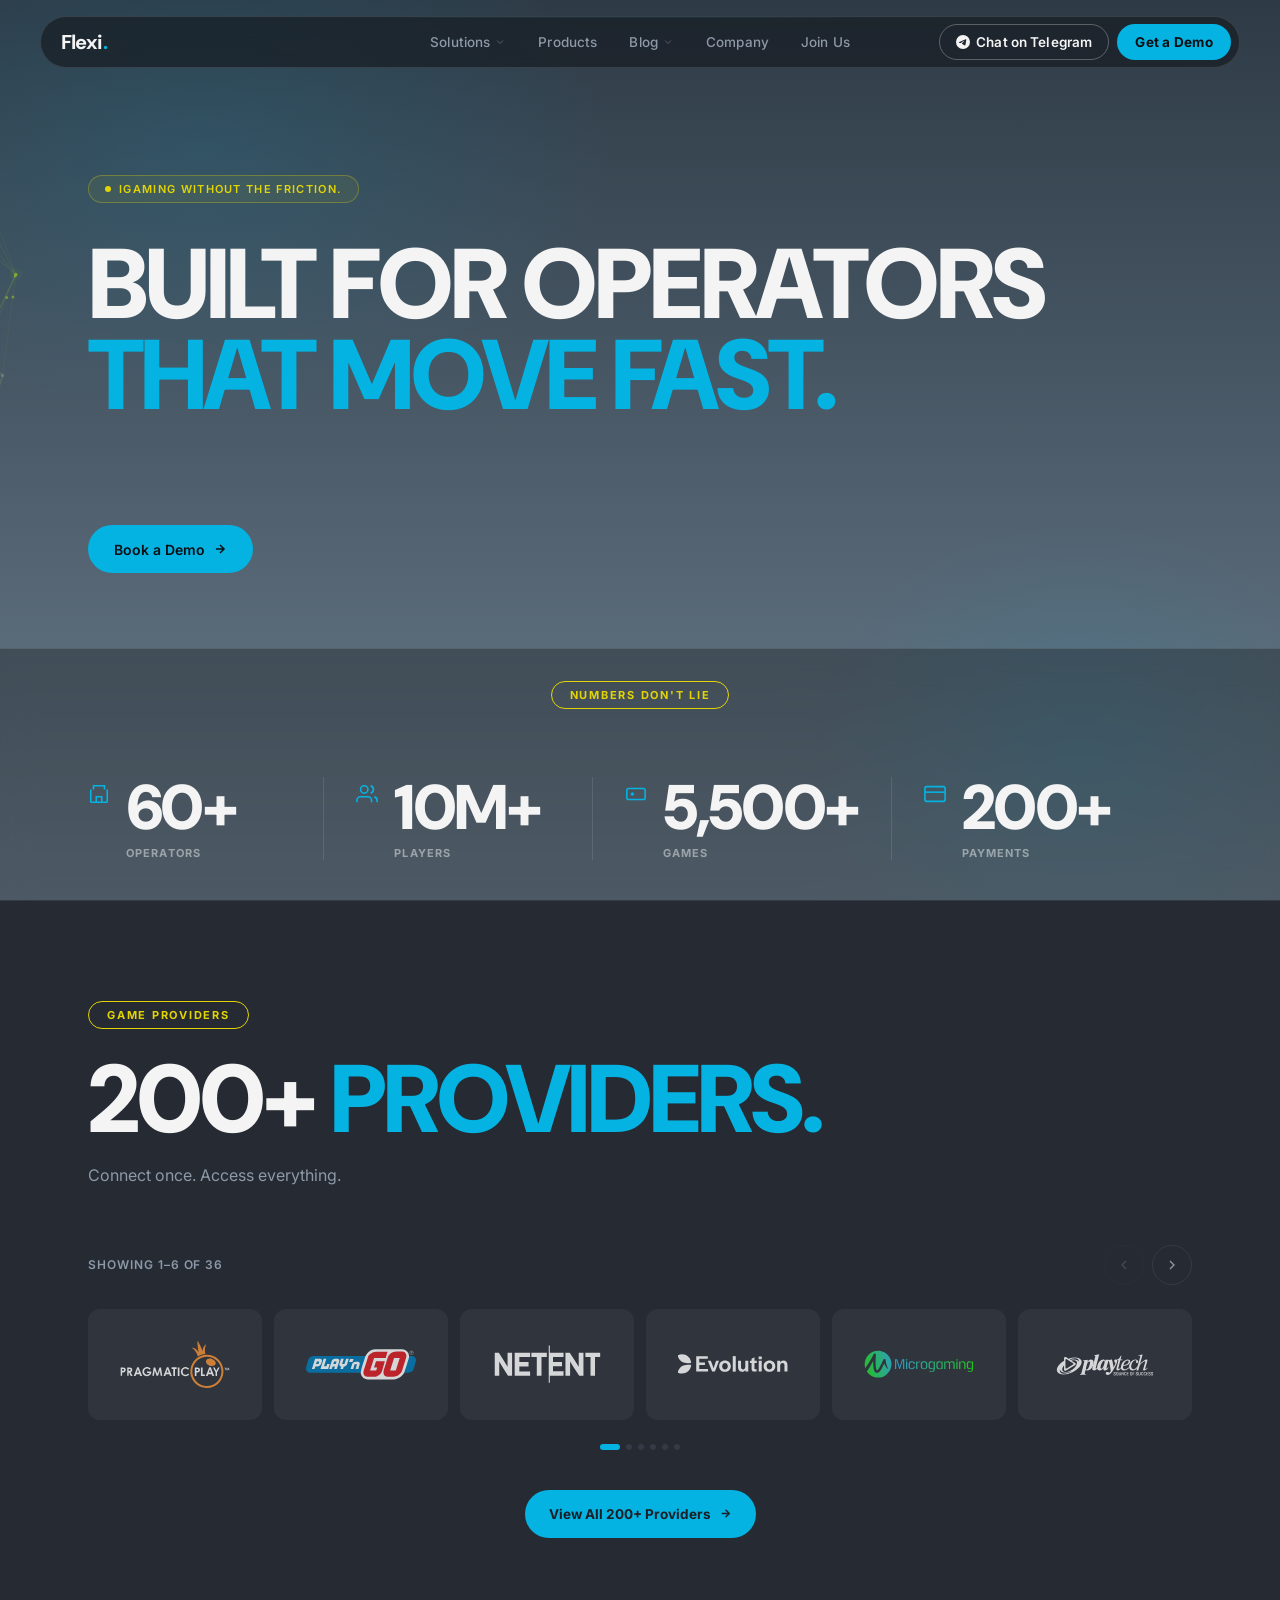
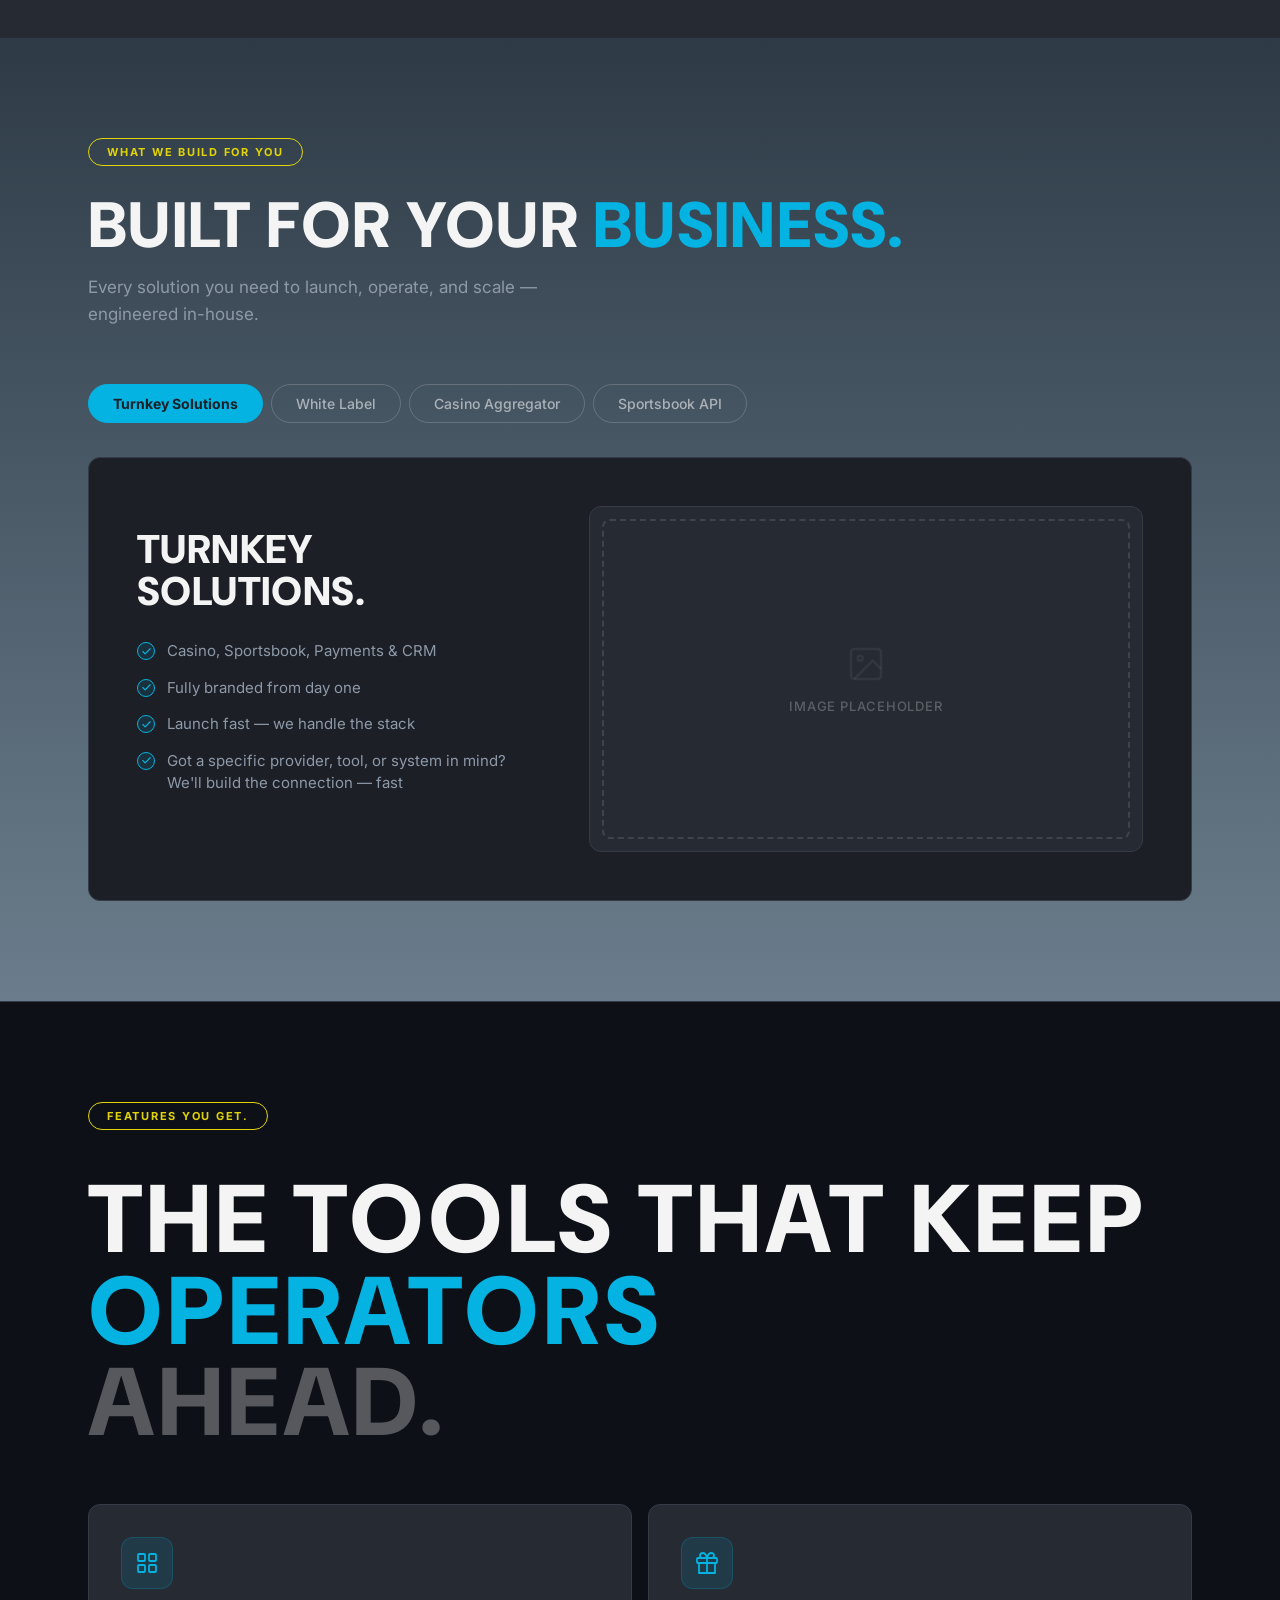
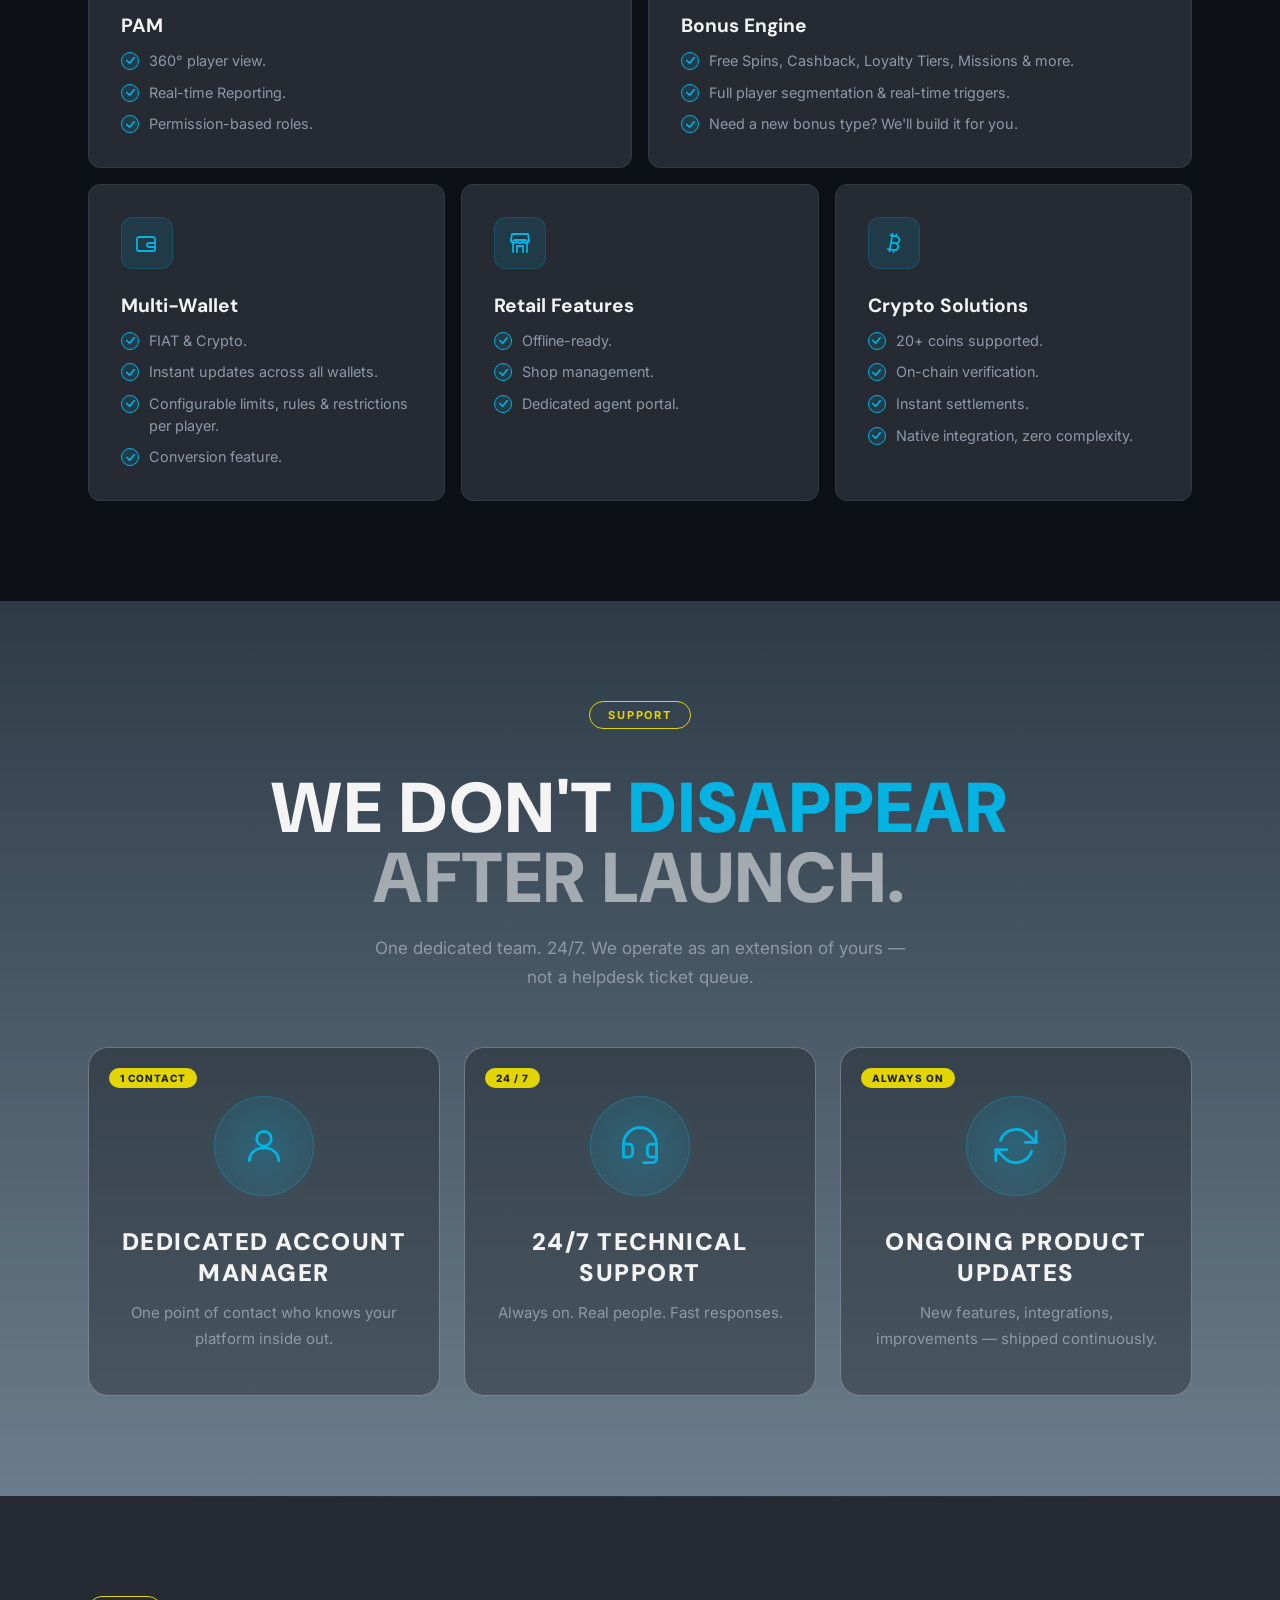
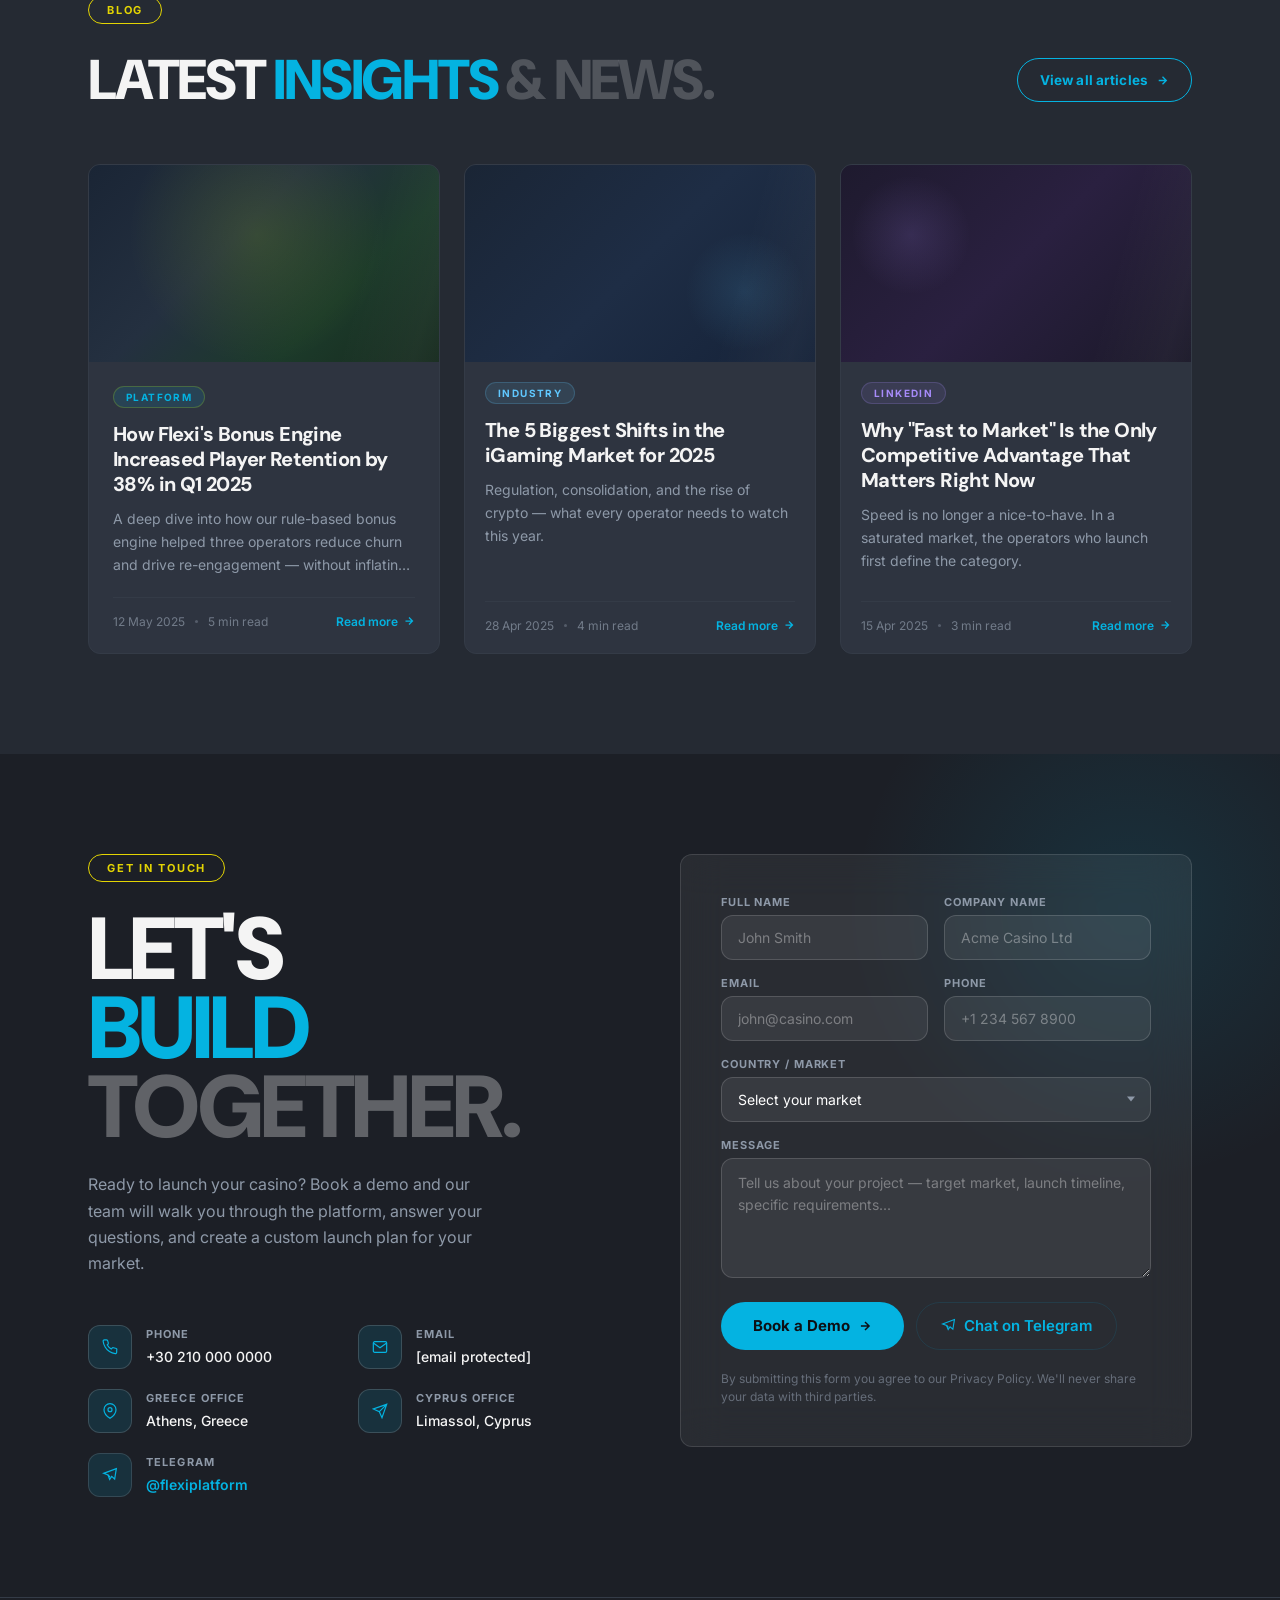
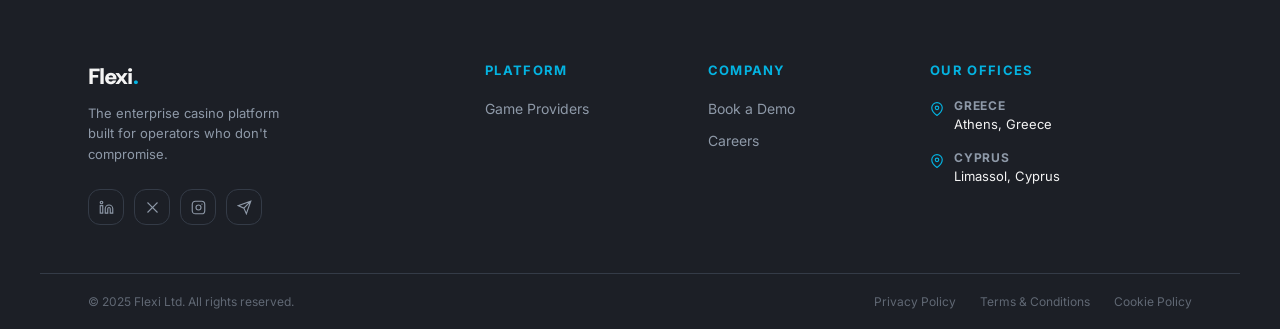
==== index.html @ 009316d4 "Design consistency fixes: button heights, section padding, card radius, inline style cleanup - secti" ====
<!DOCTYPE html>
<html lang="en">
<head>
<meta charset="UTF-8">
<meta name="viewport" content="width=device-width, initial-scale=1.0">
<title>Flexi — Navbar + Hero</title>
<link rel="preconnect" href="https://fonts.googleapis.com">
<link rel="preconnect" href="https://fonts.gstatic.com" crossorigin>
<link href="https://fonts.googleapis.com/css2?family=DM+Sans:opsz,wght@9..40,300;9..40,400;9..40,500;9..40,600;9..40,700;9..40,800;9..40,900&family=Inter:wght@300;400;500;600;700&display=swap" rel="stylesheet">
<link rel="stylesheet" href="assets/css/shared.css">
<link rel="stylesheet" href="assets/css/sections.css">

</head>
<body>

<!-- ═══════════════════════════════════════════════
     NAVBAR
═══════════════════════════════════════════════ -->
<div class="nav-wrapper">
  <nav class="nav-pill" role="navigation" aria-label="Main navigation">

    <a href="#" class="nav-logo" aria-label="Flexi home">
      <span class="nav-logo-name">Flexi<span class="dot">.</span></span>
    </a>

    <ul class="nav-links" role="list">
      <li>
        <a href="#solutions">Solutions
          <svg class="nav-chevron" viewBox="0 0 24 24" fill="none" stroke="currentColor" stroke-width="2" aria-hidden="true"><path d="M6 9l6 6 6-6"/></svg>
        </a>
        <div class="nav-dropdown" role="menu">
          <a href="#turnkey" role="menuitem">Turnkey Solutions</a>
          <a href="#white-label" role="menuitem">White Label</a>
          <a href="#casino-aggregator" role="menuitem">Casino Aggregator</a>
          <a href="#sportsbook-api" role="menuitem">Sportsbook API</a>
        </div>
      </li>
      <li><a href="#products">Products</a></li>
      <li>
        <a href="#blog">Blog
          <svg class="nav-chevron" viewBox="0 0 24 24" fill="none" stroke="currentColor" stroke-width="2" aria-hidden="true"><path d="M6 9l6 6 6-6"/></svg>
        </a>
        <div class="nav-dropdown" role="menu">
          <a href="#blog-news" role="menuitem">Latest News</a>
          <a href="#blog-cases" role="menuitem">Case Studies</a>
          <a href="#blog-press" role="menuitem">Press</a>
        </div>
      </li>
      <li><a href="#company">Company</a></li>
      <li><a href="#join-us">Join Us</a></li>
    </ul>

    <div class="nav-right">
      <a href="https://t.me/flexiigaming" class="nav-cta-ghost" target="_blank" rel="noopener">
        <svg width="14" height="14" viewBox="0 0 24 24" fill="currentColor" aria-hidden="true"><path d="M11.944 0A12 12 0 0 0 0 12a12 12 0 0 0 12 12 12 12 0 0 0 12-12A12 12 0 0 0 12 0a12 12 0 0 0-.056 0zm4.962 7.224c.1-.002.321.023.465.14a.506.506 0 0 1 .171.325c.016.093.036.306.02.472-.18 1.898-.96 6.502-1.36 8.627-.168.9-.499 1.201-.82 1.23-.696.065-1.225-.46-1.9-.902-1.056-.693-1.653-1.124-2.678-1.8-1.185-.78-.417-1.21.258-1.91.177-.184 3.247-2.977 3.307-3.23.007-.032.014-.15-.056-.212s-.174-.041-.249-.024c-.106.024-1.793 1.14-5.061 3.345-.48.33-.913.49-1.302.48-.428-.008-1.252-.241-1.865-.44-.752-.245-1.349-.374-1.297-.789.027-.216.325-.437.893-.663 3.498-1.524 5.83-2.529 6.998-3.014 3.332-1.386 4.025-1.627 4.476-1.635z"/></svg>
        Chat on Telegram
      </a>
      <a href="#demo" class="nav-cta">Get a Demo</a>
      <button class="nav-hamburger" id="hamburger" aria-label="Open menu" aria-expanded="false">
        <span></span><span></span><span></span>
      </button>
    </div>
  </nav>
</div>

<!-- Mobile Drawer -->
<div class="nav-drawer" id="drawer" role="dialog" aria-label="Mobile navigation">
  <div class="drawer-group">
    <button class="drawer-toggle" aria-expanded="false">Solutions <span class="drawer-toggle-icon">+</span></button>
    <div class="drawer-sub">
      <a href="#turnkey">Turnkey Solutions</a>
      <a href="#white-label">White Label</a>
      <a href="#casino-aggregator">Casino Aggregator</a>
      <a href="#sportsbook-api">Sportsbook API</a>
    </div>
  </div>
  <a href="#products" class="drawer-link">Products</a>
  <div class="drawer-group">
    <button class="drawer-toggle" aria-expanded="false">Blog <span class="drawer-toggle-icon">+</span></button>
    <div class="drawer-sub">
      <a href="#blog-news">Latest News</a>
      <a href="#blog-cases">Case Studies</a>
      <a href="#blog-press">Press</a>
    </div>
  </div>
  <a href="#company"  class="drawer-link">Company</a>
  <a href="#join-us"  class="drawer-link">Join Us</a>
  <div class="drawer-cta">
    <a href="https://t.me/flexiigaming" target="_blank" rel="noopener" class="nav-cta-ghost">Chat on Telegram</a>
    <a href="#demo">Get a Demo</a>
  </div>
</div>


<!-- ═══════════════════════════════════════════════
     HERO — "The Statement"
═══════════════════════════════════════════════ -->
<section class="hero" id="home">
  <canvas class="hero-canvas" id="heroCanvas" aria-hidden="true"></canvas>
  <div class="hero-glow-1" aria-hidden="true"></div>
  <div class="hero-glow-2" aria-hidden="true"></div>

  <div class="hero-inner">

    <div class="hero-badge">
      <span class="pulse" aria-hidden="true"></span>
      iGaming without the friction.
    </div>

    <h1 class="hero-headline" aria-label="Built for Operators that move fast">
      <span class="line white">BUILT FOR OPERATORS</span>
      <span class="line neon">THAT MOVE FAST.</span>
    </h1>

    <div class="hero-bottom">
      <div>
        <p class="hero-sub" id="heroSub" aria-live="polite">— Always on your side</p>
        <div class="hero-ctas">
          <a href="#contact" class="btn btn-primary">
            Book a Demo
            <svg width="14" height="14" viewBox="0 0 24 24" fill="none" stroke="currentColor" stroke-width="2.5" aria-hidden="true"><path d="M5 12h14M12 5l7 7-7 7"/></svg>
          </a>
        </div>
      </div>
    </div>

  </div>

  <div class="hero-numbers-bar" id="numbers" aria-label="Key numbers">
    <div class="hero-numbers-inner">

      <div class="hero-numbers-header">
        <div class="section-tag">Numbers don't lie</div>
      </div>

      <div class="hero-numbers-grid">
        <div class="hero-numbers-item">
          <div class="hero-numbers-icon" aria-hidden="true">
            <svg width="22" height="22" viewBox="0 0 24 24" fill="none" stroke="currentColor" stroke-width="1.75"><path d="M3 21h18M3 7v14M21 7v14M6 7V3h12v4M9 21v-6h6v6"/></svg>
          </div>
          <div>
            <div class="hero-numbers-num" data-count="60" data-suffix="+">60+</div>
            <div class="hero-numbers-label">Operators</div>
          </div>
        </div>
        <div class="hero-numbers-item">
          <div class="hero-numbers-icon" aria-hidden="true">
            <svg width="22" height="22" viewBox="0 0 24 24" fill="none" stroke="currentColor" stroke-width="1.75"><path d="M17 21v-2a4 4 0 0 0-4-4H5a4 4 0 0 0-4 4v2"/><circle cx="9" cy="7" r="4"/><path d="M23 21v-2a4 4 0 0 0-3-3.87M16 3.13a4 4 0 0 1 0 7.75"/></svg>
          </div>
          <div>
            <div class="hero-numbers-num" data-count="10" data-suffix="M+">10M+</div>
            <div class="hero-numbers-label">Players</div>
          </div>
        </div>
        <div class="hero-numbers-item">
          <div class="hero-numbers-icon" aria-hidden="true">
            <svg width="22" height="22" viewBox="0 0 24 24" fill="none" stroke="currentColor" stroke-width="1.75"><rect x="2" y="6" width="20" height="12" rx="2"/><path d="M6 12h4M8 10v4M15 12h.01M18 12h.01"/></svg>
          </div>
          <div>
            <div class="hero-numbers-num" data-count="5500" data-suffix="+" data-comma="true">5,500+</div>
            <div class="hero-numbers-label">Games</div>
          </div>
        </div>
        <div class="hero-numbers-item">
          <div class="hero-numbers-icon" aria-hidden="true">
            <svg width="22" height="22" viewBox="0 0 24 24" fill="none" stroke="currentColor" stroke-width="1.75"><rect x="1" y="4" width="22" height="16" rx="2"/><path d="M1 10h22"/></svg>
          </div>
          <div>
            <div class="hero-numbers-num" data-count="200" data-suffix="+">200+</div>
            <div class="hero-numbers-label">Payments</div>
          </div>
        </div>
      </div>

    </div>
  </div>
</section>



<!-- ═══════════════════════════════════════════════
     GAME PROVIDERS — CSS → assets/css/sections.css
═══════════════════════════════════════════════ -->
<!-- Providers CSS moved to assets/css/sections.css -->


<!-- ═══════════════════════════════════════════════
     GAME PROVIDERS — HTML
═══════════════════════════════════════════════ -->
<section class="prov-section" id="providers" aria-labelledby="prov-heading">
  <div class="prov-inner">

    <!-- Header -->
    <div class="prov-header">
      <div class="section-tag">Game Providers</div>
      <h2 class="prov-title" id="prov-heading">
        <span class="pv-w">200+ </span><span class="pv-n">PROVIDERS.</span>
      </h2>
      <p class="plat-sub">Connect once. Access everything.</p>
    </div>

    <!-- Carousel -->
    <div class="prov-carousel-wrap">

      <!-- Top nav -->
      <div class="prov-nav">
        <span class="prov-nav-label">Showing <span id="provPageLabel">1–12</span> of 36</span>
        <div class="prov-arrows">
          <button class="prov-arrow" id="provPrev" aria-label="Previous" disabled>
            <svg width="16" height="16" viewBox="0 0 24 24" fill="none" stroke="currentColor" stroke-width="2"><path d="M15 18l-6-6 6-6"/></svg>
          </button>
          <button class="prov-arrow" id="provNext" aria-label="Next">
            <svg width="16" height="16" viewBox="0 0 24 24" fill="none" stroke="currentColor" stroke-width="2"><path d="M9 18l6-6-6-6"/></svg>
          </button>
        </div>
      </div>

      <!-- Viewport -->
      <div class="prov-viewport" aria-live="polite">
        <div class="prov-track" id="provTrack">

          <div class="prov-page">
            <!-- PAGE 1 — cards 1–6 -->
            <div class="prov-card">
              <div class="prov-card-logo"><img src="assets/providers/pragmatic-play.svg" alt="Pragmatic Play"></div>
              <span class="prov-card-name">Pragmatic Play</span>
            </div>
            <div class="prov-card">
              <div class="prov-card-logo"><img src="assets/providers/playn-go.svg" alt="Play'n GO"></div>
              <span class="prov-card-name">Play'n GO</span>
            </div>
            <div class="prov-card">
              <div class="prov-card-logo"><img src="assets/providers/netent.svg" alt="NetEnt"></div>
              <span class="prov-card-name">NetEnt</span>
            </div>
            <div class="prov-card">
              <div class="prov-card-logo"><img src="assets/providers/evolution.svg" alt="Evolution"></div>
              <span class="prov-card-name">Evolution</span>
            </div>
            <div class="prov-card">
              <div class="prov-card-logo"><img src="assets/providers/microgaming.svg" alt="Microgaming"></div>
              <span class="prov-card-name">Microgaming</span>
            </div>
            <div class="prov-card">
              <div class="prov-card-logo"><img src="assets/providers/playtech.svg" alt="Playtech"></div>
              <span class="prov-card-name">Playtech</span>
            </div>
          </div><!-- /prov-page-1 -->

          <div class="prov-page">
            <!-- PAGE 2 — cards 7–12 -->
            <div class="prov-card">
              <div class="prov-card-logo"><img src="assets/providers/redtiger.svg" alt="Red Tiger"></div>
              <span class="prov-card-name">Red Tiger</span>
            </div>
            <div class="prov-card">
              <div class="prov-card-logo"><img src="assets/providers/big-time-gaming.svg" alt="Big Time Gaming"></div>
              <span class="prov-card-name">Big Time Gaming</span>
            </div>
            <div class="prov-card">
              <div class="prov-card-logo"><img src="assets/providers/yggdrasil.svg" alt="Yggdrasil"></div>
              <span class="prov-card-name">Yggdrasil</span>
            </div>
            <div class="prov-card">
              <div class="prov-card-logo"><img src="assets/providers/hacksaw.svg" alt="Hacksaw Gaming"></div>
              <span class="prov-card-name">Hacksaw Gaming</span>
            </div>
            <div class="prov-card">
              <div class="prov-card-logo"><img src="assets/providers/nolimit-city.svg" alt="NoLimit City"></div>
              <span class="prov-card-name">NoLimit City</span>
            </div>
            <div class="prov-card">
              <div class="prov-card-logo"><img src="assets/providers/relax-gaming.svg" alt="Relax Gaming"></div>
              <span class="prov-card-name">Relax Gaming</span>
            </div>
          </div><!-- /prov-page-2 -->

          <div class="prov-page">
            <!-- PAGE 3 — cards 13–18 -->
            <div class="prov-card">
              <div class="prov-card-logo"><img src="assets/providers/quickspin.svg" alt="Quickspin"></div>
              <span class="prov-card-name">Quickspin</span>
            </div>
            <div class="prov-card">
              <div class="prov-card-logo"><img src="assets/providers/bgaming.svg" alt="BGaming"></div>
              <span class="prov-card-name">BGaming</span>
            </div>
            <div class="prov-card">
              <div class="prov-card-logo"><img src="assets/providers/booming-games.svg" alt="Booming Games"></div>
              <span class="prov-card-name">Booming Games</span>
            </div>
            <div class="prov-card">
              <div class="prov-card-logo"><img src="assets/providers/kalamba.svg" alt="Kalamba"></div>
              <span class="prov-card-name">Kalamba</span>
            </div>
            <div class="prov-card">
              <div class="prov-card-logo"><img src="assets/providers/spinomenal.svg" alt="Spinomenal"></div>
              <span class="prov-card-name">Spinomenal</span>
            </div>
            <div class="prov-card">
              <div class="prov-card-logo"><img src="assets/providers/evoplay.svg" alt="Evoplay"></div>
              <span class="prov-card-name">Evoplay</span>
            </div>
          </div><!-- /prov-page-3 -->

          <div class="prov-page">
            <!-- PAGE 4 — cards 19–24 -->
            <div class="prov-card">
              <div class="prov-card-logo"><img src="assets/providers/betsoft.svg" alt="Betsoft"></div>
              <span class="prov-card-name">Betsoft</span>
            </div>
            <div class="prov-card">
              <div class="prov-card-logo"><img src="assets/providers/thunderkick.svg" alt="Thunderkick"></div>
              <span class="prov-card-name">Thunderkick</span>
            </div>
            <div class="prov-card">
              <div class="prov-card-logo"><img src="assets/providers/blueprint-gaming.svg" alt="Blueprint Gaming"></div>
              <span class="prov-card-name">Blueprint Gaming</span>
            </div>
            <div class="prov-card">
              <div class="prov-card-logo"><img src="assets/providers/habanero.svg" alt="Habanero"></div>
              <span class="prov-card-name">Habanero</span>
            </div>
            <div class="prov-card">
              <div class="prov-card-logo"><img src="assets/providers/spribe.svg" alt="Spribe"></div>
              <span class="prov-card-name">Spribe</span>
            </div>
            <div class="prov-card">
              <div class="prov-card-logo"><img src="assets/providers/pgsoft.svg" alt="PGSoft"></div>
              <span class="prov-card-name">PGSoft</span>
            </div>
          </div><!-- /prov-page-4 -->

          <div class="prov-page">
            <!-- PAGE 5 — cards 25–30 -->
            <div class="prov-card">
              <div class="prov-card-logo"><img src="assets/providers/amatic.svg" alt="Amatic"></div>
              <span class="prov-card-name">Amatic</span>
            </div>
            <div class="prov-card">
              <div class="prov-card-logo"><img src="assets/providers/betgames-tv.svg" alt="BetGames TV"></div>
              <span class="prov-card-name">BetGames TV</span>
            </div>
            <div class="prov-card">
              <div class="prov-card-logo"><img src="assets/providers/endorphina.svg" alt="Endorphina"></div>
              <span class="prov-card-name">Endorphina</span>
            </div>
            <div class="prov-card">
              <div class="prov-card-logo"><img src="assets/providers/ezugi.svg" alt="Ezugi"></div>
              <span class="prov-card-name">Ezugi</span>
            </div>
            <div class="prov-card">
              <div class="prov-card-logo"><img src="assets/providers/fugaso.svg" alt="Fugaso"></div>
              <span class="prov-card-name">Fugaso</span>
            </div>
            <div class="prov-card">
              <div class="prov-card-logo"><img src="assets/providers/gamzix.svg" alt="Gamzix"></div>
              <span class="prov-card-name">Gamzix</span>
            </div>
          </div><!-- /prov-page-5 -->

          <div class="prov-page">
            <!-- PAGE 6 — cards 31–36 -->
            <div class="prov-card">
              <div class="prov-card-logo"><img src="assets/providers/kiron.svg" alt="Kiron"></div>
              <span class="prov-card-name">Kiron</span>
            </div>
            <div class="prov-card">
              <div class="prov-card-logo"><img src="assets/providers/lucky-streak.svg" alt="Lucky Streak"></div>
              <span class="prov-card-name">Lucky Streak</span>
            </div>
            <div class="prov-card">
              <div class="prov-card-logo"><img src="assets/providers/mascot-gaming.svg" alt="Mascot Gaming"></div>
              <span class="prov-card-name">Mascot Gaming</span>
            </div>
            <div class="prov-card">
              <div class="prov-card-logo"><img src="assets/providers/playson.svg" alt="Playson"></div>
              <span class="prov-card-name">Playson</span>
            </div>
            <div class="prov-card">
              <div class="prov-card-logo"><img src="assets/providers/thunderspin.svg" alt="Thunderspin"></div>
              <span class="prov-card-name">Thunderspin</span>
            </div>
            <div class="prov-card">
              <div class="prov-card-logo"><img src="assets/providers/tomhorn.svg" alt="Tom Horn"></div>
              <span class="prov-card-name">Tom Horn</span>
            </div>
          </div><!-- /prov-page-6 -->

        </div><!-- /prov-track -->
      </div><!-- /prov-viewport -->

      <!-- Dots -->
      <div class="prov-dots" role="tablist" aria-label="Carousel pages">
        <button class="prov-dot active" data-page="0" aria-label="Page 1" aria-selected="true"></button>
        <button class="prov-dot" data-page="1" aria-label="Page 2" aria-selected="false"></button>
        <button class="prov-dot" data-page="2" aria-label="Page 3" aria-selected="false"></button>
        <button class="prov-dot" data-page="3" aria-label="Page 4" aria-selected="false"></button>
        <button class="prov-dot" data-page="4" aria-label="Page 5" aria-selected="false"></button>
        <button class="prov-dot" data-page="5" aria-label="Page 6" aria-selected="false"></button>
      </div>

    </div><!-- /carousel wrap -->

    <!-- CTA -->
    <div class="prov-cta-wrap">
      <a href="#contact" class="plat-cta">
        View All 200+ Providers
        <svg width="13" height="13" viewBox="0 0 24 24" fill="none" stroke="currentColor" stroke-width="2.5"><path d="M5 12h14M12 5l7 7-7 7"/></svg>
      </a>
    </div>

  </div>
</section>

<script>
(function() {
  const track      = document.getElementById('provTrack');
  const prevBtn    = document.getElementById('provPrev');
  const nextBtn    = document.getElementById('provNext');
  const dots       = document.querySelectorAll('.prov-dot');
  const label      = document.getElementById('provPageLabel');
  const cards      = document.querySelectorAll('.prov-card');
  const perPage    = 6;
  const totalPages = 6;
  let current = 0;

  const isMobile = () => window.innerWidth <= 768;

  function goTo(page) {
    current = page;

    if (!isMobile()) {
      // Each page = (100/totalPages)% of track width = 100% of viewport
      track.style.transform = `translateX(-${page * (100 / totalPages)}%)`;

      // Update dots
      dots.forEach((d, i) => {
        d.classList.toggle('active', i === page);
        d.setAttribute('aria-selected', i === page);
      });

      // Update label
      const from = page * perPage + 1;
      const to   = Math.min((page + 1) * perPage, totalPages * perPage);
      label.textContent = `${from}–${to}`;

      // Update buttons
      prevBtn.disabled = page === 0;
      nextBtn.disabled = page === totalPages - 1;
    }

    // Reveal cards for this page
    const pageCards = Array.from(cards).slice(page * perPage, (page + 1) * perPage);
    pageCards.forEach((card, i) => {
      card.classList.remove('revealed');
      setTimeout(() => card.classList.add('revealed'), i * 40);
    });
  }

  // Auto-advance every 5 seconds (desktop only)
  let autoTimer = null;
  function startTimer() {
    if (!isMobile()) {
      autoTimer = setInterval(() => goTo((current + 1) % totalPages), 5000);
    }
  }
  function resetTimer() {
    clearInterval(autoTimer);
    startTimer();
  }

  prevBtn.addEventListener('click', () => {
    if (isMobile()) return;
    if (current > 0) { goTo(current - 1); resetTimer(); }
  });
  nextBtn.addEventListener('click', () => {
    if (isMobile()) return;
    if (current < totalPages - 1) { goTo(current + 1); resetTimer(); }
  });
  dots.forEach(dot => {
    dot.addEventListener('click', () => {
      if (isMobile()) return;
      goTo(parseInt(dot.dataset.page)); resetTimer();
    });
  });

  // IntersectionObserver for initial reveal
  const observer = new IntersectionObserver((entries) => {
    entries.forEach(entry => {
      if (entry.isIntersecting) {
        if (isMobile()) {
          // Reveal all cards progressively on mobile
          Array.from(cards).forEach((card, i) => {
            setTimeout(() => card.classList.add('revealed'), i * 20);
          });
        } else {
          goTo(0);
          startTimer();
        }
        observer.unobserve(entry.target);
      }
    });
  }, { threshold: 0.1 });

  const section = document.getElementById('providers');
  observer.observe(section);
  setTimeout(() => {
    if (!isMobile()) goTo(0);
  }, 1200);
})();
</script>

<!-- ═══════════════════════════════════════════════
     WHAT WE BUILD FOR YOU — HTML
═══════════════════════════════════════════════ -->
<section class="sol-section" id="solutions" aria-labelledby="sol-heading">

  <div class="sol-inner">

    <!-- Header -->
    <div class="sol-header">
      <span class="section-tag">What We Build For You</span>
      <h2 class="sol-heading" id="sol-heading">Built For Your <span class="hl">Business.</span></h2>
      <p class="sol-subhead">Every solution you need to launch, operate, and scale — engineered in-house.</p>
    </div>

    <!-- Tabs -->
    <div class="sol-tabs" role="tablist" aria-label="Solutions">
      <button class="sol-tab active" role="tab" aria-selected="true"  data-sol="0">Turnkey Solutions</button>
      <button class="sol-tab"        role="tab" aria-selected="false" data-sol="1">White Label</button>
      <button class="sol-tab"        role="tab" aria-selected="false" data-sol="2">Casino Aggregator</button>
      <button class="sol-tab"        role="tab" aria-selected="false" data-sol="3">Sportsbook API</button>
    </div>

    <!-- Panels -->
    <div class="sol-panels">

      <!-- Panel 0: Turnkey Solutions -->
      <div class="sol-panel active" role="tabpanel" data-sol="0">
        <div class="sol-content">
          <h3 class="sol-content-title">Turnkey Solutions.</h3>
          <ul class="sol-bullets">
            <li>Casino, Sportsbook, Payments &amp; CRM</li>
            <li>Fully branded from day one</li>
            <li>Launch fast — we handle the stack</li>
            <li>Got a specific provider, tool, or system in mind? We'll build the connection — fast</li>
          </ul>
        </div>
        <div class="sol-visual">
          <div class="sol-placeholder">
            <svg width="40" height="40" viewBox="0 0 24 24" fill="none" stroke="currentColor" stroke-width="1.5"><rect x="3" y="3" width="18" height="18" rx="2"/><circle cx="8.5" cy="8.5" r="1.5"/><path d="M21 15l-5-5L5 21"/></svg>
            <span>Image Placeholder</span>
          </div>
        </div>
      </div>

      <!-- Panel 1: White Label -->
      <div class="sol-panel" role="tabpanel" data-sol="1">
        <div class="sol-content">
          <h3 class="sol-content-title">White Label.</h3>
          <ul class="sol-bullets">
            <li>We handle the licensing</li>
            <li>Ready-to-launch</li>
            <li>Activate only what you need</li>
            <li>Full PAM access</li>
          </ul>
        </div>
        <div class="sol-visual">
          <div class="sol-placeholder">
            <svg width="40" height="40" viewBox="0 0 24 24" fill="none" stroke="currentColor" stroke-width="1.5"><rect x="3" y="3" width="18" height="18" rx="2"/><circle cx="8.5" cy="8.5" r="1.5"/><path d="M21 15l-5-5L5 21"/></svg>
            <span>Image Placeholder</span>
          </div>
        </div>
      </div>

      <!-- Panel 2: Casino Aggregator -->
      <div class="sol-panel" role="tabpanel" data-sol="2">
        <div class="sol-content">
          <h3 class="sol-content-title">Casino Aggregator.</h3>
          <ul class="sol-bullets">
            <li>5,500+ games from top providers</li>
            <li>Single API integration</li>
            <li>Real-time reporting</li>
            <li>Native bonus engine</li>
          </ul>
        </div>
        <div class="sol-visual">
          <div class="sol-placeholder">
            <svg width="40" height="40" viewBox="0 0 24 24" fill="none" stroke="currentColor" stroke-width="1.5"><rect x="3" y="3" width="18" height="18" rx="2"/><circle cx="8.5" cy="8.5" r="1.5"/><path d="M21 15l-5-5L5 21"/></svg>
            <span>Image Placeholder</span>
          </div>
        </div>
      </div>

      <!-- Panel 3: Sportsbook API -->
      <div class="sol-panel" role="tabpanel" data-sol="3">
        <div class="sol-content">
          <h3 class="sol-content-title">Sportsbook API.</h3>
          <ul class="sol-bullets">
            <li>100+ sports &amp; virtuals</li>
            <li>50K+ events monthly</li>
            <li>Live &amp; prematch</li>
            <li>Plug-and-play</li>
          </ul>
        </div>
        <div class="sol-visual">
          <div class="sol-placeholder">
            <svg width="40" height="40" viewBox="0 0 24 24" fill="none" stroke="currentColor" stroke-width="1.5"><rect x="3" y="3" width="18" height="18" rx="2"/><circle cx="8.5" cy="8.5" r="1.5"/><path d="M21 15l-5-5L5 21"/></svg>
            <span>Image Placeholder</span>
          </div>
        </div>
      </div>

    </div><!-- /sol-panels -->

  </div><!-- /sol-inner -->

</section>
<script>
(function() {
  const tabs   = document.querySelectorAll('.sol-tab');
  const panels = document.querySelectorAll('.sol-panel');

  tabs.forEach(tab => {
    tab.addEventListener('click', () => {
      const idx = +tab.dataset.sol;
      tabs.forEach((t, i) => {
        t.classList.toggle('active', i === idx);
        t.setAttribute('aria-selected', i === idx ? 'true' : 'false');
      });
      panels.forEach((p, i) => {
        p.classList.toggle('active', i === idx);
      });
    });
  });
})();
</script>

<script>
// ── Numbers count-up ───────────────────────────
(function () {
  const nums = document.querySelectorAll('.hero-numbers-num[data-count]');
  if (!nums.length) return;

  function animateCount(el) {
    const target  = parseInt(el.dataset.count, 10);
    const suffix  = el.dataset.suffix || '';
    const comma   = el.dataset.comma === 'true';
    const duration = 1600;
    let start = null;

    function easeOut(t) { return 1 - Math.pow(1 - t, 3); }

    function step(ts) {
      if (!start) start = ts;
      const progress = Math.min((ts - start) / duration, 1);
      const value = Math.round(easeOut(progress) * target);
      el.textContent = (comma ? value.toLocaleString('en-US') : value) + suffix;
      if (progress < 1) requestAnimationFrame(step);
    }
    requestAnimationFrame(step);
  }

  const observer = new IntersectionObserver((entries) => {
    entries.forEach(entry => {
      if (entry.isIntersecting) {
        animateCount(entry.target);
        observer.unobserve(entry.target);
      }
    });
  }, { threshold: 0.5 });

  nums.forEach(el => observer.observe(el));
})();
</script>

<script>
// ── Hero Network Canvas ────────────────────────
(function () {
  const canvas = document.getElementById('heroCanvas');
  if (!canvas) return;
  const ctx = canvas.getContext('2d');

  const ACCENT   = '200,255,0';
  const WHITE    = '255,255,255';
  const NODE_COUNT_BASE = 56;
  const CONNECTION_DIST = 160;
  const PULSE_SPEED     = 0.003;

  let W, H, nodes, raf;

  function resize() {
    W = canvas.width  = canvas.offsetWidth;
    H = canvas.height = canvas.offsetHeight;
  }

  function makeNode() {
    return {
      x:   Math.random() * W,
      y:   Math.random() * H,
      vx:  (Math.random() - 0.5) * 0.28,
      vy:  (Math.random() - 0.5) * 0.28,
      r:   Math.random() * 1.4 + 0.6,
      // accent node ~1 in 7
      accent: Math.random() < 0.14,
      phase: Math.random() * Math.PI * 2,
    };
  }

  function init() {
    resize();
    const count = Math.round(NODE_COUNT_BASE * (W / 1200));
    nodes = Array.from({ length: Math.max(30, Math.min(count, 90)) }, makeNode);
  }

  function draw(ts) {
    ctx.clearRect(0, 0, W, H);

    // Move nodes
    nodes.forEach(n => {
      n.x += n.vx;
      n.y += n.vy;
      if (n.x < -20) n.x = W + 20;
      if (n.x > W + 20) n.x = -20;
      if (n.y < -20) n.y = H + 20;
      if (n.y > H + 20) n.y = -20;
    });

    // Draw connections
    for (let i = 0; i < nodes.length; i++) {
      for (let j = i + 1; j < nodes.length; j++) {
        const a = nodes[i], b = nodes[j];
        const dx = a.x - b.x, dy = a.y - b.y;
        const dist = Math.sqrt(dx * dx + dy * dy);
        if (dist > CONNECTION_DIST) continue;

        const alpha = (1 - dist / CONNECTION_DIST) * 0.18;
        const isAccent = a.accent || b.accent;
        const color = isAccent ? ACCENT : WHITE;

        ctx.beginPath();
        ctx.strokeStyle = `rgba(${color},${isAccent ? alpha * 1.8 : alpha})`;
        ctx.lineWidth = isAccent ? 0.8 : 0.5;
        ctx.moveTo(a.x, a.y);
        ctx.lineTo(b.x, b.y);
        ctx.stroke();

        // Pulse dot travelling along accent connections
        if (isAccent && dist < CONNECTION_DIST * 0.7) {
          const t = (Math.sin(ts * PULSE_SPEED + a.phase) + 1) / 2;
          const px = a.x + (b.x - a.x) * t;
          const py = a.y + (b.y - a.y) * t;
          ctx.beginPath();
          ctx.arc(px, py, 1.5, 0, Math.PI * 2);
          ctx.fillStyle = `rgba(${ACCENT},0.7)`;
          ctx.fill();
        }
      }
    }

    // Draw nodes
    nodes.forEach(n => {
      const pulse = Math.sin(ts * PULSE_SPEED * 2 + n.phase);
      const alpha = n.accent ? 0.55 + pulse * 0.2 : 0.22 + pulse * 0.06;
      const color = n.accent ? ACCENT : WHITE;
      const r = n.accent ? n.r * (1 + pulse * 0.15) : n.r;

      ctx.beginPath();
      ctx.arc(n.x, n.y, r, 0, Math.PI * 2);
      ctx.fillStyle = `rgba(${color},${alpha})`;
      ctx.fill();

      // Glow ring on accent nodes
      if (n.accent) {
        ctx.beginPath();
        ctx.arc(n.x, n.y, r * 3.5, 0, Math.PI * 2);
        ctx.fillStyle = `rgba(${ACCENT},${0.04 + pulse * 0.02})`;
        ctx.fill();
      }
    });

    raf = requestAnimationFrame(draw);
  }

  // Pause when off-screen for perf
  const obs = new IntersectionObserver(entries => {
    entries.forEach(e => {
      if (e.isIntersecting) {
        if (!raf) raf = requestAnimationFrame(draw);
      } else {
        cancelAnimationFrame(raf);
        raf = null;
      }
    });
  }, { threshold: 0.01 });

  window.addEventListener('resize', () => { resize(); });
  init();
  obs.observe(canvas);
  raf = requestAnimationFrame(draw);

  // Respect reduced motion
  if (window.matchMedia('(prefers-reduced-motion: reduce)').matches) {
    cancelAnimationFrame(raf);
    canvas.style.opacity = '0.12';
    // Draw static snapshot
    requestAnimationFrame(t => { draw(t); cancelAnimationFrame(raf); raf = null; });
  }
})();
</script>

<script>
/* Hero sub rotating text */
(function() {
  const phrases = [
    '— Always on your side',
    '— Launch-ready in 6 weeks',
    '— Fully customizable',
    '— One dedicated team'
  ];
  let current = 0;
  const el = document.getElementById('heroSub');
  if (!el) return;

  setInterval(function() {
    el.classList.add('fade-out');
    setTimeout(function() {
      current = (current + 1) % phrases.length;
      el.textContent = phrases[current];
      el.classList.remove('fade-out');
    }, 400);
  }, 3000);
})();
</script>

<!-- ═══════════════════════════════════════════════
     FEATURES YOU GET — BENTO GRID CSS
═══════════════════════════════════════════════ -->
<!-- ═══════════════════════════════════════════════
     FEATURES YOU GET — BENTO GRID HTML
═══════════════════════════════════════════════ -->
<section class="feat-section" id="features" aria-labelledby="feat-heading">
  <div class="feat-inner">

    <!-- Header -->
    <div class="feat-header">
      <span class="section-tag">Features You Get.</span>
      <h2 class="feat-heading" id="feat-heading">
        <span class="fh-w">THE TOOLS THAT KEEP </span><span class="fh-n">OPERATORS</span><br>
        <span class="fh-o">AHEAD.</span>
      </h2>
    </div>

    <!-- Bento Grid -->
    <div class="feat-grid">

      <!-- PAM (2-col wide) -->
      <div class="feat-card feat-card--pam">
        <div class="feat-icon-wrap" aria-hidden="true">
          <!-- layout-dashboard icon -->
          <svg viewBox="0 0 24 24"><rect x="3" y="3" width="7" height="7" rx="1"/><rect x="14" y="3" width="7" height="7" rx="1"/><rect x="3" y="14" width="7" height="7" rx="1"/><rect x="14" y="14" width="7" height="7" rx="1"/></svg>
        </div>
        <div>
          <h3 class="feat-card-title">PAM</h3>
          <ul class="feat-bullets">
            <li>360° player view.</li>
            <li>Real-time Reporting.</li>
            <li>Permission-based roles.</li>
          </ul>
        </div>
      </div>

      <!-- Bonus Engine -->
      <div class="feat-card feat-card--bonus">
        <div class="feat-icon-wrap" aria-hidden="true">
          <!-- gift icon -->
          <svg viewBox="0 0 24 24"><polyline points="20 12 20 22 4 22 4 12"/><rect x="2" y="7" width="20" height="5" rx="1"/><line x1="12" y1="22" x2="12" y2="7"/><path d="M12 7H7.5a2.5 2.5 0 0 1 0-5C11 2 12 7 12 7z"/><path d="M12 7h4.5a2.5 2.5 0 0 0 0-5C13 2 12 7 12 7z"/></svg>
        </div>
        <div>
          <h3 class="feat-card-title">Bonus Engine</h3>
          <ul class="feat-bullets">
            <li>Free Spins, Cashback, Loyalty Tiers, Missions &amp; more.</li>
            <li>Full player segmentation &amp; real-time triggers.</li>
            <li>Need a new bonus type? We'll build it for you.</li>
          </ul>
        </div>
      </div>

      <!-- Multi-Wallet -->
      <div class="feat-card feat-card--wallet">
        <div class="feat-icon-wrap" aria-hidden="true">
          <!-- wallet icon -->
          <svg viewBox="0 0 24 24"><path d="M20 12V8a2 2 0 0 0-2-2H4a2 2 0 0 0-2 2v10a2 2 0 0 0 2 2h14a2 2 0 0 0 2-2v-4"/><path d="M20 12h-6a2 2 0 0 0 0 4h6"/></svg>
        </div>
        <div>
          <h3 class="feat-card-title">Multi-Wallet</h3>
          <ul class="feat-bullets">
            <li>FIAT &amp; Crypto.</li>
            <li>Instant updates across all wallets.</li>
            <li>Configurable limits, rules &amp; restrictions per player.</li>
            <li>Conversion feature.</li>
          </ul>
        </div>
      </div>

      <!-- Retail Features -->
      <div class="feat-card feat-card--retail">
        <div class="feat-icon-wrap" aria-hidden="true">
          <!-- store icon -->
          <svg viewBox="0 0 24 24"><path d="M3 9l1-6h16l1 6"/><path d="M3 9a3 3 0 0 0 6 0 3 3 0 0 0 6 0 3 3 0 0 0 6 0"/><path d="M5 21V11a2 2 0 0 1 2-2h10a2 2 0 0 1 2 2v10"/><line x1="9" y1="21" x2="9" y2="15"/><line x1="15" y1="21" x2="15" y2="15"/><line x1="9" y1="15" x2="15" y2="15"/></svg>
        </div>
        <div>
          <h3 class="feat-card-title">Retail Features</h3>
          <ul class="feat-bullets">
            <li>Offline-ready.</li>
            <li>Shop management.</li>
            <li>Dedicated agent portal.</li>
          </ul>
        </div>
      </div>

      <!-- Crypto Solutions -->
      <div class="feat-card feat-card--crypto">
        <div class="feat-icon-wrap" aria-hidden="true">
          <!-- bitcoin icon -->
          <svg viewBox="0 0 24 24"><path d="M11.767 19.089c4.924.868 6.14-6.025 1.216-6.894m-1.216 6.894L5.86 18.047m5.908 1.042-.347 1.97m1.563-8.864c4.924.869 6.14-6.025 1.215-6.893m-1.215 6.893-3.94-.694m5.155-6.2L8.29 4.26m5.908 1.042.348-1.97M7.48 20.364l3.126-17.727"/></svg>
        </div>
        <div>
          <h3 class="feat-card-title">Crypto Solutions</h3>
          <ul class="feat-bullets">
            <li>20+ coins supported.</li>
            <li>On-chain verification.</li>
            <li>Instant settlements.</li>
            <li>Native integration, zero complexity.</li>
          </ul>
        </div>
      </div>

    </div><!-- /feat-grid -->
  </div><!-- /feat-inner -->
</section>

<!-- ═══════════════════════════════════════════════
     SUPPORT — CSS + HTML
═══════════════════════════════════════════════ -->

<section class="sup-section" id="support" aria-labelledby="sup-heading">
  <div class="sup-inner">

    <!-- Header -->
    <div class="sup-header fade-up">
      <span class="section-tag">Support</span>
      <h2 class="sup-heading" id="sup-heading">
        <span class="sh-w">WE DON'T </span><span class="sh-n">DISAPPEAR</span><br>
        <span class="sh-o">AFTER LAUNCH.</span>
      </h2>
      <p class="sup-subhead">One dedicated team. 24/7. We operate as an extension of yours — not a helpdesk ticket queue.</p>
    </div>

    <!-- Cards -->
    <div class="sup-grid">

      <!-- Card 1: Account Manager -->
      <div class="sup-card fade-up">
        <span class="sup-badge">1 Contact</span>
        <div class="sup-icon-wrap" aria-hidden="true">
          <svg viewBox="0 0 24 24">
            <circle cx="12" cy="8" r="4"/>
            <path d="M4 20c0-4 3.582-7 8-7s8 3 8 7"/>
          </svg>
        </div>
        <h3 class="sup-card-title">Dedicated Account Manager</h3>
        <p class="sup-card-desc">One point of contact who knows your platform inside out.</p>
      </div>

      <!-- Card 2: 24/7 Support -->
      <div class="sup-card fade-up">
        <span class="sup-badge">24 / 7</span>
        <div class="sup-icon-wrap" aria-hidden="true">
          <svg viewBox="0 0 24 24">
            <path d="M3 11h3a2 2 0 0 1 2 2v3a2 2 0 0 1-2 2H3v-7z"/>
            <path d="M21 11h-3a2 2 0 0 0-2 2v3a2 2 0 0 0 2 2h3v-7z"/>
            <path d="M3 11a9 9 0 0 1 18 0"/>
            <path d="M21 18v1a2 2 0 0 1-2 2h-5"/>
          </svg>
        </div>
        <h3 class="sup-card-title">24/7 Technical Support</h3>
        <p class="sup-card-desc">Always on. Real people. Fast responses.</p>
      </div>

      <!-- Card 3: Ongoing Updates -->
      <div class="sup-card fade-up">
        <span class="sup-badge">Always On</span>
        <div class="sup-icon-wrap" aria-hidden="true">
          <svg viewBox="0 0 24 24">
            <polyline points="23 4 23 10 17 10"/>
            <polyline points="1 20 1 14 7 14"/>
            <path d="M3.51 9a9 9 0 0 1 14.85-3.36L23 10M1 14l4.64 4.36A9 9 0 0 0 20.49 15"/>
          </svg>
        </div>
        <h3 class="sup-card-title">Ongoing Product Updates</h3>
        <p class="sup-card-desc">New features, integrations, improvements — shipped continuously.</p>
      </div>

    </div><!-- /sup-grid -->
  </div><!-- /sup-inner -->
</section>

<!-- ═══════════════════════════════════════════════
     CLIENTS CSS
═══════════════════════════════════════════════ -->


<!-- ═══════════════════════════════════════════════
     OUR CLIENTS SECTION
═══════════════════════════════════════════════ -->
<!-- ═══════════════════════════════════════════════
     WHY FLEXI — CSS
═══════════════════════════════════════════════ -->


<!-- ═══════════════════════════════════════════════
     WHY FLEXI — HTML
═══════════════════════════════════════════════ -->
<!-- ═══════════════════════════════════════════════
     PLATFORM — CSS
═══════════════════════════════════════════════ -->


<!-- ═══════════════════════════════════════════════
     PLATFORM — HTML
═══════════════════════════════════════════════ -->
<!-- ═══════════════════════════════════════════════
     BY THE NUMBERS — CSS
═══════════════════════════════════════════════ -->


<!-- ═══════════════════════════════════════════════
     BY THE NUMBERS — HTML
═══════════════════════════════════════════════ -->
<!-- ═══════════════════════════════════════════════
     TESTIMONIALS — CSS
═══════════════════════════════════════════════ -->


<!-- ═══════════════════════════════════════════════
     TESTIMONIALS — HTML
═══════════════════════════════════════════════ -->
<!-- ═══════════════════════════════════════════════
     FAQ — CSS
═══════════════════════════════════════════════ -->


<!-- ═══════════════════════════════════════════════
     BLOG — CSS
═══════════════════════════════════════════════ -->

<!-- ═══════════════════════════════════════════════
     BLOG — HTML
═══════════════════════════════════════════════ -->
<section class="blog-section" id="blog" aria-labelledby="blog-heading">
  <div class="blog-inner">

    <!-- Header -->
    <header class="blog-header fade-up">
      <span class="section-tag">Blog</span>
      <div class="blog-header-top">
        <h2 class="blog-title" id="blog-heading">
          <span class="bt-w">LATEST </span><span class="bt-n">INSIGHTS</span><span class="bt-s"> & NEWS.</span>
        </h2>
        <div class="blog-header-right">
          <a href="#" class="blog-all-btn">
            View all articles
            <svg width="13" height="13" viewBox="0 0 24 24" fill="none" stroke="currentColor" stroke-width="2.5"><path d="M5 12h14M12 5l7 7-7 7"/></svg>
          </a>
        </div>
      </div>
    </header>

    <!-- Grid -->
    <div class="blog-grid">

      <!-- ── Featured card ─────────────────────── -->
      <article class="blog-card blog-card--featured fade-up fade-up-d1">
        <div class="blog-img-wrap blog-img-placeholder blog-img-placeholder--1" role="img" aria-label="Casino operator looking at real-time analytics dashboard"></div>
        <div class="blog-card-body">
          <span class="blog-category">Platform</span>
          <h3 class="blog-card-title">How Flexi's Bonus Engine Increased Player Retention by 38% in Q1 2025</h3>
          <p class="blog-card-excerpt">A deep dive into how our rule-based bonus engine helped three operators reduce churn and drive re-engagement — without inflating bonus costs. Real numbers, real operators.</p>
          <div class="blog-card-meta">
            <div class="blog-meta-left">
              <span class="blog-meta-date">12 May 2025</span>
              <span class="blog-meta-dot" aria-hidden="true"></span>
              <span class="blog-meta-read">5 min read</span>
            </div>
            <a href="#" class="blog-read-link" aria-label="Read: How Flexi's Bonus Engine Increased Player Retention">
              Read more
              <svg width="12" height="12" viewBox="0 0 24 24" fill="none" stroke="currentColor" stroke-width="2.5"><path d="M5 12h14M12 5l7 7-7 7"/></svg>
            </a>
          </div>
        </div>
      </article>

      <!-- ── Right column: 2 compact cards ──────── -->
      <div class="blog-col-right">

        <!-- Compact card 1 -->
        <article class="blog-card blog-card--compact fade-up fade-up-d2">
          <div class="blog-img-wrap blog-img-placeholder blog-img-placeholder--2" role="img" aria-label="Live sports betting market trends 2025"></div>
          <div class="blog-card-body">
            <span class="blog-category blog-category--industry">Industry</span>
            <h3 class="blog-card-title">The 5 Biggest Shifts in the iGaming Market for 2025</h3>
            <p class="blog-card-excerpt">Regulation, consolidation, and the rise of crypto — what every operator needs to watch this year.</p>
            <div class="blog-card-meta">
              <div class="blog-meta-left">
                <span class="blog-meta-date">28 Apr 2025</span>
                <span class="blog-meta-dot" aria-hidden="true"></span>
                <span class="blog-meta-read">4 min read</span>
              </div>
              <a href="#" class="blog-read-link" aria-label="Read: The 5 Biggest Shifts in the iGaming Market for 2025">
                Read more
                <svg width="12" height="12" viewBox="0 0 24 24" fill="none" stroke="currentColor" stroke-width="2.5"><path d="M5 12h14M12 5l7 7-7 7"/></svg>
              </a>
            </div>
          </div>
        </article>

        <!-- Compact card 2 -->
        <article class="blog-card blog-card--compact fade-up fade-up-d3">
          <div class="blog-img-wrap blog-img-placeholder blog-img-placeholder--3" role="img" aria-label="Team discussion about product roadmap"></div>
          <div class="blog-card-body">
            <span class="blog-category blog-category--linkedin">LinkedIn</span>
            <h3 class="blog-card-title">Why "Fast to Market" Is the Only Competitive Advantage That Matters Right Now</h3>
            <p class="blog-card-excerpt">Speed is no longer a nice-to-have. In a saturated market, the operators who launch first define the category.</p>
            <div class="blog-card-meta">
              <div class="blog-meta-left">
                <span class="blog-meta-date">15 Apr 2025</span>
                <span class="blog-meta-dot" aria-hidden="true"></span>
                <span class="blog-meta-read">3 min read</span>
              </div>
              <a href="#" class="blog-read-link" aria-label="Read: Why Fast to Market Is the Only Competitive Advantage">
                Read more
                <svg width="12" height="12" viewBox="0 0 24 24" fill="none" stroke="currentColor" stroke-width="2.5"><path d="M5 12h14M12 5l7 7-7 7"/></svg>
              </a>
            </div>
          </div>
        </article>

      </div><!-- /blog-col-right -->
    </div><!-- /blog-grid -->

  </div>
</section>

<!-- ═══════════════════════════════════════════════
     CONTACT — CSS
═══════════════════════════════════════════════ -->


<!-- ═══════════════════════════════════════════════
     CONTACT — HTML
═══════════════════════════════════════════════ -->
<section class="contact-section" id="contact" aria-labelledby="contact-heading">
  <div class="contact-inner">

    <!-- Left — Info -->
    <div class="contact-left">
      <div class="section-tag">Get In Touch</div>
      <h2 class="contact-title" id="contact-heading">
        <span class="ct-w">LET'S</span><br>
        <span class="ct-n">BUILD</span><br>
        <span class="ct-s">TOGETHER.</span>
      </h2>
      <p class="contact-desc">Ready to launch your casino? Book a demo and our team will walk you through the platform, answer your questions, and create a custom launch plan for your market.</p>

      <div class="contact-info-list">

        <div class="contact-info-item">
          <div class="contact-info-icon"><svg width="16" height="16" viewBox="0 0 24 24" fill="none" stroke="currentColor" stroke-width="1.8"><path d="M22 16.92v3a2 2 0 0 1-2.18 2 19.79 19.79 0 0 1-8.63-3.07A19.5 19.5 0 0 1 4.69 12 19.79 19.79 0 0 1 1.72 3.38 2 2 0 0 1 3.7 1.22h3a2 2 0 0 1 2 1.72c.127.96.361 1.903.7 2.81a2 2 0 0 1-.45 2.11L7.91 8.91a16 16 0 0 0 6 6l1.27-1.27a2 2 0 0 1 2.11-.45c.907.339 1.85.573 2.81.7A2 2 0 0 1 22 16.92z"/></svg></div>
          <div>
            <div class="contact-info-label">Phone</div>
            <div class="contact-info-value">+30 210 000 0000</div>
          </div>
        </div>

        <div class="contact-info-item">
          <div class="contact-info-icon"><svg width="16" height="16" viewBox="0 0 24 24" fill="none" stroke="currentColor" stroke-width="1.8"><path d="M4 4h16c1.1 0 2 .9 2 2v12c0 1.1-.9 2-2 2H4c-1.1 0-2-.9-2-2V6c0-1.1.9-2 2-2z"/><polyline points="22,6 12,13 2,6"/></svg></div>
          <div>
            <div class="contact-info-label">Email</div>
            <div class="contact-info-value"><a href="/cdn-cgi/l/email-protection" class="__cf_email__" data-cfemail="771f121b1b1837111b120f1e590312141f">[email&#160;protected]</a></div>
          </div>
        </div>

        <div class="contact-info-item">
          <div class="contact-info-icon"><svg width="16" height="16" viewBox="0 0 24 24" fill="none" stroke="currentColor" stroke-width="1.8"><path d="M21 10c0 7-9 13-9 13s-9-6-9-13a9 9 0 0 1 18 0z"/><circle cx="12" cy="10" r="3"/></svg></div>
          <div>
            <div class="contact-info-label">Greece Office</div>
            <div class="contact-info-value">Athens, Greece</div>
          </div>
        </div>

        <div class="contact-info-item">
          <div class="contact-info-icon"><svg width="16" height="16" viewBox="0 0 24 24" fill="none" stroke="currentColor" stroke-width="1.8"><path d="M22 2L11 13M22 2L15 22l-4-9-9-4 20-7z"/></svg></div>
          <div>
            <div class="contact-info-label">Cyprus Office</div>
            <div class="contact-info-value">Limassol, Cyprus</div>
          </div>
        </div>

        <div class="contact-info-item contact-telegram">
          <div class="contact-info-icon contact-info-icon--telegram">
            <svg width="16" height="16" viewBox="0 0 24 24" fill="none" stroke="currentColor" stroke-width="1.8"><path d="M21.5 2.5L2.5 9.5l6.5 2.5 2.5 6.5 3-4.5 4.5 4 2.5-15.5z"/><path d="M9 12l3 3"/></svg>
          </div>
          <div>
            <div class="contact-info-label">Telegram</div>
            <div class="contact-info-value">
              <a href="https://t.me/flexiplatform" target="_blank" rel="noopener" class="contact-telegram-link">@flexiplatform</a>
            </div>
          </div>
        </div>

      </div>
    </div>

    <!-- Right — Form -->
    <div class="contact-right">
      <div class="contact-form-wrap">
        <form class="contact-form" onsubmit="contactSubmit(event)" novalidate>

          <div class="contact-form-row">
            <div class="contact-field">
              <label class="contact-label" for="cf-name">Full Name</label>
              <input class="contact-input" type="text" id="cf-name" name="name" placeholder="John Smith" autocomplete="name" required>
            </div>
            <div class="contact-field">
              <label class="contact-label" for="cf-company">Company Name</label>
              <input class="contact-input" type="text" id="cf-company" name="company" placeholder="Acme Casino Ltd" autocomplete="organization">
            </div>
          </div>

          <div class="contact-form-row">
            <div class="contact-field">
              <label class="contact-label" for="cf-email">Email</label>
              <input class="contact-input" type="email" id="cf-email" name="email" placeholder="john@casino.com" autocomplete="email" required>
            </div>
            <div class="contact-field">
              <label class="contact-label" for="cf-phone">Phone</label>
              <input class="contact-input" type="tel" id="cf-phone" name="phone" placeholder="+1 234 567 8900" autocomplete="tel">
            </div>
          </div>

          <div class="contact-field">
            <label class="contact-label" for="cf-country">Country / Market</label>
            <div class="contact-select-wrap">
              <select class="contact-select" id="cf-country" name="country">
                <option value="" disabled selected>Select your market</option>
                <option>Malta (MGA)</option>
                <option>United Kingdom (UKGC)</option>
                <option>Curaçao</option>
                <option>Gibraltar</option>
                <option>Isle of Man</option>
                <option>Estonia</option>
                <option>Sweden</option>
                <option>Denmark</option>
                <option>Other</option>
              </select>
            </div>
          </div>

          <div class="contact-field">
            <label class="contact-label" for="cf-message">Message</label>
            <textarea class="contact-textarea" id="cf-message" name="message" placeholder="Tell us about your project — target market, launch timeline, specific requirements..."></textarea>
          </div>

          <div class="contact-actions">
            <button type="submit" class="contact-submit">
              Book a Demo
              <svg width="14" height="14" viewBox="0 0 24 24" fill="none" stroke="currentColor" stroke-width="2.5"><path d="M5 12h14M12 5l7 7-7 7"/></svg>
            </button>
            <a href="https://t.me/flexiplatform" target="_blank" rel="noopener" class="contact-telegram-btn">
              <svg width="15" height="15" viewBox="0 0 24 24" fill="none" stroke="currentColor" stroke-width="1.8"><path d="M21.5 2.5L2.5 9.5l6.5 2.5 2.5 6.5 3-4.5 4.5 4 2.5-15.5z"/><path d="M9 12l3 3"/></svg>
              Chat on Telegram
            </a>
          </div>

          <p class="contact-privacy">By submitting this form you agree to our Privacy Policy. We'll never share your data with third parties.</p>

        </form>
      </div>
    </div>

  </div>
</section>

<script data-cfasync="false" src="/cdn-cgi/scripts/5c5dd728/cloudflare-static/email-decode.min.js"></script><script>
function contactSubmit(e) {
  e.preventDefault();
  const btn = e.target.querySelector('.contact-submit');
  btn.textContent = 'Message Sent ✓';
  btn.style.background = 'var(--surface2)';
  btn.style.color = 'var(--accent)';
  btn.disabled = true;
}
</script>


<!-- ═══════════════════════════════════════════════
     FOOTER — HTML
═══════════════════════════════════════════════ -->
<footer class="footer" role="contentinfo">
  <div class="footer-main">

    <!-- Col 1 — Brand -->
    <div class="footer-brand">
      <a href="#" class="footer-logo">Flexi<span>.</span></a>
      <p class="footer-tagline">The enterprise casino platform built for operators who don't compromise.</p>
      <div class="footer-social">
        <a href="#" class="footer-social-link" aria-label="LinkedIn">
          <svg width="15" height="15" viewBox="0 0 24 24" fill="none" stroke="currentColor" stroke-width="1.8"><path d="M16 8a6 6 0 0 1 6 6v7h-4v-7a2 2 0 0 0-2-2 2 2 0 0 0-2 2v7h-4v-7a6 6 0 0 1 6-6z"/><rect x="2" y="9" width="4" height="12"/><circle cx="4" cy="4" r="2"/></svg>
        </a>
        <a href="#" class="footer-social-link" aria-label="Twitter / X">
          <svg width="15" height="15" viewBox="0 0 24 24" fill="none" stroke="currentColor" stroke-width="1.8"><path d="M4 4l16 16M4 20L20 4"/></svg>
        </a>
        <a href="#" class="footer-social-link" aria-label="Instagram">
          <svg width="15" height="15" viewBox="0 0 24 24" fill="none" stroke="currentColor" stroke-width="1.8"><rect x="2" y="2" width="20" height="20" rx="5"/><circle cx="12" cy="12" r="4"/><circle cx="17.5" cy="6.5" r="1" fill="currentColor" stroke="none"/></svg>
        </a>
        <a href="#" class="footer-social-link" aria-label="Telegram">
          <svg width="15" height="15" viewBox="0 0 24 24" fill="none" stroke="currentColor" stroke-width="1.8"><path d="M22 2L11 13M22 2L15 22l-4-9-9-4 20-7z"/></svg>
        </a>
      </div>
    </div>

    <!-- Col 2 — Platform -->
    <div>
      <div class="footer-col-title">Platform</div>
      <ul class="footer-links">
        <li><a href="#providers">Game Providers</a></li>
      </ul>
    </div>

    <!-- Col 3 — Company -->
    <div>
      <div class="footer-col-title">Company</div>
      <ul class="footer-links">
        <li><a href="#contact">Book a Demo</a></li>
        <li><a href="#">Careers</a></li>
      </ul>
    </div>

    <!-- Col 4 — Offices + Newsletter -->
    <div>
      <div class="footer-col-title">Our Offices</div>
      <div class="footer-office">
        <div class="footer-office-item">
          <div class="footer-office-icon">
            <svg width="14" height="14" viewBox="0 0 24 24" fill="none" stroke="currentColor" stroke-width="2"><path d="M21 10c0 7-9 13-9 13s-9-6-9-13a9 9 0 0 1 18 0z"/><circle cx="12" cy="10" r="3"/></svg>
          </div>
          <div>
            <div class="footer-office-name">Greece</div>
            <div class="footer-office-addr">Athens, Greece</div>
          </div>
        </div>
        <div class="footer-office-item">
          <div class="footer-office-icon">
            <svg width="14" height="14" viewBox="0 0 24 24" fill="none" stroke="currentColor" stroke-width="2"><path d="M21 10c0 7-9 13-9 13s-9-6-9-13a9 9 0 0 1 18 0z"/><circle cx="12" cy="10" r="3"/></svg>
          </div>
          <div>
            <div class="footer-office-name">Cyprus</div>
            <div class="footer-office-addr">Limassol, Cyprus</div>
          </div>
        </div>
      </div>


    </div>

  </div>

  <!-- Bottom bar -->
  <div class="footer-bottom">
    <p class="footer-copyright">© 2025 Flexi Ltd. All rights reserved.</p>
    <nav class="footer-legal">
      <a href="#">Privacy Policy</a>
      <a href="#">Terms &amp; Conditions</a>
      <a href="#">Cookie Policy</a>
    </nav>
  </div>
</footer>

<script src="assets/js/shared.js"></script>
</body>
</html>
---- assets/css/shared.css ----
/* ═══════════════════════════════════════════════
   FLEXI — SHARED DESIGN SYSTEM
   Applies to all pages site-wide
═══════════════════════════════════════════════ */

/* ── CSS VARIABLES ─────────────────────────────── */
:root {
  --bg:          #1C1F26;
  --surface:     #252A33;
  --surface2:    #2E3440;
  --accent:      #04B3E1;
  --accent-dim:  rgba(4,179,225,0.12);
  --accent-glow: rgba(4,179,225,0.20);
  --secondary:      #E3D403;
  --secondary-dim:  rgba(227,212,3,0.12);
  --secondary-glow: rgba(227,212,3,0.20);
  --text:        #F4F4F4;
  --text-sec:    #8E99A8;
  --border:      #343B47;

  --font-head:   'DM Sans', sans-serif;
  --font-body:   'Inter', sans-serif;
  --radius:      8px;
  --radius-pill: 999px;
  --transition:  0.2s cubic-bezier(0.4, 0, 0.2, 1);
  --nav-height:  52px;
  --nav-max:     1200px;
}

/* ── RESET ─────────────────────────────────────── */
*, *::before, *::after { box-sizing: border-box; margin: 0; padding: 0; }
html { scroll-behavior: smooth; }
body {
  font-family: var(--font-body);
  background: var(--bg);
  color: var(--text);
  overflow-x: hidden;
}
a { text-decoration: none; color: inherit; }

/* ── SCROLL FADE-IN ────────────────────────────── */
.fade-up {
  opacity: 0;
  transform: translateY(32px);
  transition: opacity 0.6s cubic-bezier(0.16, 1, 0.3, 1),
              transform 0.6s cubic-bezier(0.16, 1, 0.3, 1);
}
.fade-up.visible {
  opacity: 1;
  transform: translateY(0);
}
.fade-up-d1 { transition-delay: 0.1s; }
.fade-up-d2 { transition-delay: 0.2s; }
.fade-up-d3 { transition-delay: 0.3s; }
.fade-up-d4 { transition-delay: 0.4s; }

@media (prefers-reduced-motion: reduce) {
  .fade-up { opacity: 1; transform: none; transition: none; }
}

/* ── SECTION TAG ───────────────────────────────── */
.section-tag {
  display: inline-block;
  font-family: var(--font-body);
  font-size: 11px;
  font-weight: 700;
  letter-spacing: 0.16em;
  text-transform: uppercase;
  color: var(--secondary);
  border: 1px solid var(--secondary);
  padding: 6px 18px;
  border-radius: 100px;
  margin-bottom: 28px;
}

/* ── BUTTONS ───────────────────────────────────── */
.btn {
  display: inline-flex;
  align-items: center;
  gap: 8px;
  padding: 0 26px;
  height: 48px;
  border-radius: 100px;
  font-family: var(--font-body);
  font-size: 14px;
  font-weight: 600;
  cursor: pointer;
  border: none;
  transition: all 0.2s cubic-bezier(0.4,0,0.2,1);
  white-space: nowrap;
  min-height: 44px;
}
.btn-primary {
  background: var(--accent);
  color: #0D0F14;
}
.btn-primary:hover {
  background: var(--accent);
  transform: translateY(-2px);
  box-shadow: 0 8px 28px var(--accent-glow);
}
.btn-outline {
  background: transparent;
  color: #ffffff;
  border: 1px solid rgba(255,255,255,0.6);
}
.btn-outline:hover {
  border-color: var(--accent);
  color: var(--accent);
  background: var(--accent-dim);
}

/* ═══════════════════════════════════════════════
   NAVBAR
═══════════════════════════════════════════════ */
.nav-wrapper {
  position: fixed;
  top: 16px;
  left: 50%;
  transform: translateX(-50%);
  width: calc(100% - 48px);
  max-width: var(--nav-max);
  z-index: 100;
}

.nav-pill {
  position: relative;
  display: flex;
  align-items: center;
  justify-content: space-between;
  height: var(--nav-height);
  padding: 0 8px 0 20px;
  background: rgba(20, 25, 32, 0.65);
  backdrop-filter: blur(24px);
  -webkit-backdrop-filter: blur(24px);
  border: 1px solid rgba(255, 255, 255, 0.12);
  border-radius: 100px;
  transition: border-color 0.4s ease, box-shadow 0.4s ease;
}
.nav-pill.scrolled {
  border-color: var(--accent-glow);
  box-shadow: 0 0 28px var(--accent-dim), 0 4px 32px rgba(0,0,0,0.3);
}
.nav-pill::before {
  content: '';
  position: absolute;
  top: 0; left: 20%; right: 20%;
  height: 1px;
  background: linear-gradient(90deg, transparent, var(--accent-dim), transparent);
  border-radius: 100px;
  pointer-events: none;
}

/* Logo */
.nav-logo {
  display: flex;
  align-items: baseline;
  gap: 10px;
  flex-shrink: 0;
}
.nav-logo-name {
  font-family: var(--font-head);
  font-size: 20px;
  font-weight: 800;
  letter-spacing: -0.03em;
  color: var(--text);
  line-height: 1;
}
.nav-logo-name .dot { color: var(--accent); }
.nav-logo-tagline {
  font-family: var(--font-body);
  font-size: 11px;
  font-weight: 400;
  color: var(--text-sec);
  letter-spacing: 0.01em;
  line-height: 1;
  display: none;
}

/* Nav links */
.nav-links {
  display: none;
  list-style: none;
  align-items: center;
  gap: 4px;
  position: absolute;
  left: 50%;
  transform: translateX(-50%);
}
.nav-links > li { position: relative; }
.nav-links > li > a {
  display: flex;
  align-items: center;
  gap: 4px;
  padding: 6px 14px;
  font-family: var(--font-body);
  font-size: 13.5px;
  font-weight: 500;
  color: var(--text-sec);
  border-radius: 100px;
  transition: color var(--transition), background var(--transition);
  white-space: nowrap;
  letter-spacing: 0.01em;
}
.nav-links > li > a:hover,
.nav-links > li:hover > a {
  color: var(--text);
  background: var(--accent-dim);
}
.nav-chevron {
  width: 12px; height: 12px;
  opacity: 0.5;
  transition: transform var(--transition), opacity var(--transition);
  flex-shrink: 0;
}
.nav-links > li:hover > a .nav-chevron {
  transform: rotate(180deg);
  opacity: 1;
}

/* Dropdown */
.nav-dropdown {
  position: absolute;
  top: 100%;
  left: 50%;
  transform: translateX(-50%) translateY(-4px);
  min-width: 200px;
  padding: 26px 6px 6px; /* 20px gap bridge + 6px internal top padding */
  background: transparent;
  opacity: 0;
  visibility: hidden;
  pointer-events: none;
  transition: opacity 0.18s ease, transform 0.18s ease, visibility 0.18s;
  z-index: 200;
}
.nav-dropdown::before {
  content: '';
  position: absolute;
  inset: 20px 0 0; /* starts where padding ends */
  background: var(--surface);
  border: 1px solid var(--border);
  border-radius: 12px;
  box-shadow: 0 16px 40px rgba(0,0,0,0.35);
  z-index: -1;
}
/* Arrow pointer */
.nav-dropdown::after {
  content: '';
  position: absolute;
  top: 15px; left: 50%;
  width: 10px; height: 10px;
  background: var(--surface);
  border-left: 1px solid var(--border);
  border-top: 1px solid var(--border);
  transform: translateX(-50%) rotate(45deg);
  z-index: -1;
}
.nav-links > li:hover .nav-dropdown {
  opacity: 1;
  visibility: visible;
  pointer-events: auto;
  transform: translateX(-50%) translateY(0);
}
.nav-dropdown a {
  display: block;
  padding: 9px 14px;
  font-size: 13.5px;
  font-weight: 400;
  color: var(--text-sec);
  border-radius: 12px;
  transition: background var(--transition), color var(--transition);
  white-space: nowrap;
}
.nav-dropdown a:hover {
  background: var(--accent-dim);
  color: var(--text);
}
.nav-dropdown-divider {
  height: 1px;
  background: var(--border);
  margin: 4px 8px;
}

/* Right side */
.nav-right {
  display: flex;
  align-items: center;
  gap: 8px;
  flex-shrink: 0;
}

/* CTA — filled (Get a Demo) */
.nav-cta {
  display: inline-flex;
  align-items: center;
  gap: 6px;
  padding: 0 18px;
  height: 36px;
  background: var(--accent);
  color: #0D0F14;
  font-family: var(--font-body);
  font-size: 13.5px;
  font-weight: 700;
  letter-spacing: 0.02em;
  border: none;
  border-radius: 100px;
  cursor: pointer;
  transition: var(--transition);
  white-space: nowrap;
}
.nav-cta:hover {
  background: var(--accent);
  transform: translateY(-1px);
  box-shadow: 0 6px 20px var(--accent-glow);
}

/* CTA — ghost/outline (Chat on Telegram) */
.nav-cta-ghost {
  display: inline-flex;
  align-items: center;
  gap: 6px;
  padding: 0 16px;
  height: 36px;
  background: transparent;
  color: var(--text);
  font-family: var(--font-body);
  font-size: 13.5px;
  font-weight: 600;
  letter-spacing: 0.01em;
  border: 1px solid rgba(255,255,255,0.28);
  border-radius: 100px;
  cursor: pointer;
  transition: var(--transition);
  white-space: nowrap;
}
.nav-cta-ghost:hover {
  border-color: rgba(255,255,255,0.55);
  background: rgba(255,255,255,0.06);
  transform: translateY(-1px);
}

/* Hamburger */
.nav-hamburger {
  display: flex;
  flex-direction: column;
  align-items: center;
  justify-content: center;
  gap: 5px;
  width: 36px; height: 36px;
  background: transparent;
  border: 1px solid var(--border);
  border-radius: 100px;
  cursor: pointer;
  transition: var(--transition);
}
.nav-hamburger:hover { border-color: var(--accent); }
.nav-hamburger span {
  display: block;
  width: 16px; height: 1.5px;
  background: var(--text);
  border-radius: 2px;
  transition: var(--transition);
}
.nav-hamburger.open span:nth-child(1) { transform: translateY(6.5px) rotate(45deg); }
.nav-hamburger.open span:nth-child(2) { opacity: 0; }
.nav-hamburger.open span:nth-child(3) { transform: translateY(-6.5px) rotate(-45deg); }

/* Mobile Drawer */
.nav-drawer {
  position: fixed;
  top: 80px;
  left: 16px; right: 16px;
  background: var(--surface);
  border: 1px solid var(--border);
  border-radius: 12px;
  padding: 16px;
  transform: translateY(-8px);
  opacity: 0;
  visibility: hidden;
  pointer-events: none;
  transition: all 0.3s cubic-bezier(0.4,0,0.2,1);
  z-index: 99;
  box-shadow: 0 24px 60px rgba(0,0,0,0.4);
}
.nav-drawer.open {
  transform: translateY(0);
  opacity: 1;
  visibility: visible;
  pointer-events: auto;
}
.drawer-group { border-bottom: 1px solid var(--border); }
.drawer-toggle {
  width: 100%;
  display: flex;
  justify-content: space-between;
  align-items: center;
  padding: 14px 8px;
  background: none;
  border: none;
  font-family: var(--font-body);
  font-size: 15px;
  font-weight: 500;
  color: var(--text-sec);
  cursor: pointer;
  transition: color var(--transition);
  text-align: left;
}
.drawer-toggle:hover,
.drawer-toggle.open { color: var(--text); }
.drawer-toggle-icon {
  font-size: 18px;
  line-height: 1;
  transition: transform var(--transition);
}
.drawer-toggle.open .drawer-toggle-icon { transform: rotate(45deg); }
.drawer-sub {
  display: none;
  flex-direction: column;
  padding: 0 8px 12px 16px;
}
.drawer-sub.open { display: flex; }
.drawer-sub a {
  padding: 9px 0;
  font-size: 14px;
  color: var(--text-sec);
  border-bottom: 1px solid var(--border);
  transition: color var(--transition);
}
.drawer-sub a:last-child { border-bottom: none; }
.drawer-sub a:hover { color: var(--accent); }
.drawer-link {
  display: block;
  padding: 14px 8px;
  font-size: 15px;
  font-weight: 500;
  color: var(--text-sec);
  border-bottom: 1px solid var(--border);
  transition: color var(--transition);
}
.drawer-link:hover { color: var(--text); }
.drawer-cta { display: flex; gap: 8px; margin-top: 16px; }
.drawer-cta a {
  flex: 1;
  display: flex;
  align-items: center;
  justify-content: center;
  height: 44px;
  background: var(--accent);
  color: #0D0F14;
  font-family: var(--font-body);
  font-size: 14px;
  font-weight: 700;
  border-radius: 100px;
  transition: var(--transition);
}
.drawer-cta a:hover { background: var(--accent); }
.drawer-cta a.nav-cta-ghost {
  background: transparent;
  color: var(--text);
  border: 1px solid rgba(255,255,255,0.28);
  font-weight: 600;
}
.drawer-cta a.nav-cta-ghost:hover {
  background: rgba(255,255,255,0.06);
  border-color: rgba(255,255,255,0.55);
}

/* Responsive */
@media (min-width: 768px) {
  .nav-links        { display: flex; }
  .nav-hamburger    { display: none; }
  .nav-drawer       { display: none; }
  .nav-logo-tagline { display: block; }
}
@media (max-width: 768px) {
  .nav-wrapper { width: calc(100% - 32px); top: 12px; }
  .nav-cta-ghost { display: none; }
}

/* ═══════════════════════════════════════════════
   FOOTER
═══════════════════════════════════════════════ */
.footer {
  background: var(--bg);
  border-top: 1px solid var(--border);
}

/* ── Main footer body ───────────────────────── */
.footer-main {
  max-width: 1200px;
  margin: 0 auto;
  padding: 64px 48px 48px;
  display: grid;
  grid-template-columns: 2fr 1fr 1fr 1.5fr;
  gap: 48px;
}
@media (max-width: 1024px) {
  .footer-main { grid-template-columns: 1fr 1fr; gap: 40px; }
}
@media (max-width: 560px) {
  .footer-main { grid-template-columns: 1fr 1fr; padding: 48px 24px 32px; gap: 32px; }
  .footer-main > *:first-child { grid-column: 1 / -1; }
  .footer-main > *:last-child  { grid-column: 1 / -1; }
}

/* ── Col headings ───────────────────────────── */
.footer-col-title {
  font-family: var(--font-body);
  font-size: 13px;
  font-weight: 700;
  color: var(--accent);
  letter-spacing: 0.1em;
  text-transform: uppercase;
  margin-bottom: 20px;
}

/* ── Brand col ──────────────────────────────── */
.footer-logo {
  font-family: var(--font-head);
  font-size: 22px;
  font-weight: 900;
  color: var(--text);
  letter-spacing: -0.04em;
  text-decoration: none;
  display: inline-block;
  margin-bottom: 12px;
}
.footer-logo span { color: var(--accent); }
.footer-tagline {
  font-family: var(--font-body);
  font-size: 13px;
  line-height: 1.6;
  color: var(--text-sec);
  margin-bottom: 24px;
  max-width: 220px;
}

/* Social icons */
.footer-social {
  display: flex;
  gap: 10px;
}
.footer-social-link {
  width: 36px; height: 36px;
  border: 1px solid var(--border);
  border-radius: 12px;
  display: flex; align-items: center; justify-content: center;
  color: var(--text-sec);
  text-decoration: none;
  transition: border-color 0.25s, color 0.25s, background 0.25s;
}
.footer-social-link:hover {
  border-color: var(--accent);
  color: var(--accent);
  background: var(--accent-dim);
}

/* ── Nav links ──────────────────────────────── */
.footer-links {
  list-style: none;
  padding: 0; margin: 0;
  display: flex;
  flex-direction: column;
  gap: 12px;
}
.footer-links a {
  font-family: var(--font-body);
  font-size: 14px;
  color: var(--text-sec);
  text-decoration: none;
  transition: color 0.2s;
}
.footer-links a:hover { color: var(--text); }

/* ── Offices ────────────────────────────────── */
.footer-office {
  display: flex;
  flex-direction: column;
  gap: 16px;
}
@media (max-width: 560px) {
  .footer-office {
    flex-direction: row;
    flex-wrap: wrap;
    gap: 12px;
  }
  .footer-office-item {
    flex: 1;
    min-width: 0;
  }
}
.footer-office-item {
  display: flex;
  gap: 10px;
  align-items: flex-start;
}
.footer-office-icon {
  color: var(--accent);
  margin-top: 2px;
  flex-shrink: 0;
}
.footer-office-name {
  font-family: var(--font-body);
  font-size: 12px;
  font-weight: 700;
  color: var(--text-sec);
  letter-spacing: 0.06em;
  text-transform: uppercase;
  margin-bottom: 2px;
}
.footer-office-addr {
  font-family: var(--font-body);
  font-size: 13px;
  color: var(--text);
  line-height: 1.5;
}

/* ── Newsletter ─────────────────────────────── */
.footer-newsletter-desc {
  font-family: var(--font-body);
  font-size: 13px;
  color: var(--text-sec);
  line-height: 1.6;
  margin-bottom: 16px;
}
.footer-newsletter-form {
  display: flex;
  gap: 8px;
}
.footer-newsletter-input {
  flex: 1;
  background: var(--bg);
  border: 1px solid var(--border);
  border-radius: 100px;
  padding: 10px 16px;
  font-family: var(--font-body);
  font-size: 13px;
  color: var(--text);
  outline: none;
  transition: border-color 0.25s;
  min-width: 0;
}
.footer-newsletter-input::placeholder { color: var(--text-sec); opacity: 0.5; }
.footer-newsletter-input:focus { border-color: var(--accent); }
.footer-newsletter-btn {
  background: var(--accent);
  color: #0D0F14;
  border: none;
  border-radius: 100px;
  padding: 10px 18px;
  font-family: var(--font-body);
  font-size: 13px;
  font-weight: 700;
  cursor: pointer;
  transition: opacity 0.2s;
  white-space: nowrap;
  flex-shrink: 0;
}
.footer-newsletter-btn:hover { opacity: 0.85; }

/* ── Bottom bar ─────────────────────────────── */
.footer-bottom {
  border-top: 1px solid var(--border);
  max-width: 1200px;
  margin: 0 auto;
  padding: 20px 48px;
  display: flex;
  align-items: center;
  justify-content: space-between;
  gap: 24px;
  flex-wrap: wrap;
}
@media (max-width: 560px) { .footer-bottom { padding: 20px 24px; flex-direction: column; align-items: flex-start; gap: 12px; } }

.footer-copyright {
  font-family: var(--font-body);
  font-size: 12px;
  color: var(--text-sec);
  opacity: 0.6;
}
.footer-legal {
  display: flex;
  gap: 24px;
  flex-wrap: wrap;
}
.footer-legal a {
  font-family: var(--font-body);
  font-size: 12px;
  color: var(--text-sec);
  text-decoration: none;
  opacity: 0.6;
  transition: opacity 0.2s, color 0.2s;
}
.footer-legal a:hover { opacity: 1; color: var(--text); }
---- assets/css/sections.css ----
/* =================================================================
   SECTIONS.CSS — Flexi Website
   Page-specific styles for index.html sections
   Global styles (navbar, footer, tokens) → shared.css
   ================================================================= */


/* =================================================================
   ===== HERO — "The Statement"
   ================================================================= */
.hero {
  position: relative;
  background: linear-gradient(180deg, #2E3B47 0%, #6B7D8C 100%);
  display: flex;
  flex-direction: column;
  min-height: 100vh;
  overflow: hidden;
}

/* Canvas network background */
.hero-canvas {
  position: absolute;
  inset: 0;
  width: 100%;
  height: 100%;
  pointer-events: none;
  opacity: 0.55;
}

/* Glow orbs */
.hero-glow-1 {
  position: absolute;
  width: 900px; height: 600px;
  border-radius: 50%;
  background: radial-gradient(ellipse, var(--accent-dim) 0%, transparent 65%);
  top: -150px; left: -250px;
  pointer-events: none;
}
.hero-glow-2 {
  position: absolute;
  width: 600px; height: 500px;
  border-radius: 50%;
  background: radial-gradient(ellipse, var(--accent-dim) 0%, transparent 65%);
  bottom: -100px; right: -100px;
  pointer-events: none;
}

.hero-inner {
  position: relative;
  max-width: 1200px;
  margin: 0 auto;
  width: 100%;
  flex: 1;
  display: flex;
  flex-direction: column;
  justify-content: center;
  padding: 140px 48px 40px;
}

/* Numbers bar — bottom of hero */
.hero-numbers-bar {
  position: relative;
  z-index: 2;
  border-top: 1px solid rgba(255,255,255,0.12);
  background: rgba(0,0,0,0.28);
  backdrop-filter: blur(16px);
  -webkit-backdrop-filter: blur(16px);
}
.hero-numbers-inner {
  max-width: 1200px;
  margin: 0 auto;
  padding: 32px 48px 40px;
}
.hero-numbers-header {
  text-align: center;
  margin-bottom: 40px;
}
.hero-numbers-title {
  font-family: var(--font-head);
  font-size: clamp(24px, min(5vw, 6vh), 72px);
  font-weight: 900;
  letter-spacing: 0.04em;
  line-height: 0.95;
  text-transform: uppercase;
  margin-top: 0;
}
.hero-numbers-title .nt-w { color: var(--text); }
.hero-numbers-title .nt-n { color: var(--accent); }
.hero-numbers-title .nt-o { color: rgba(255,255,255,0.3); }
.hero-numbers-grid {
  display: grid;
  grid-template-columns: repeat(4, 1fr);
}
.hero-numbers-item {
  display: flex;
  align-items: flex-start;
  gap: 16px;
  padding-right: 32px;
  margin-right: 32px;
  border-right: 1px solid rgba(255,255,255,0.1);
}
.hero-numbers-item:last-child {
  border-right: none;
  padding-right: 0;
  margin-right: 0;
}
.hero-numbers-icon {
  color: var(--accent);
  flex-shrink: 0;
  margin-top: 6px;
}
.hero-numbers-num {
  font-family: var(--font-head);
  font-size: clamp(32px, min(5.5vw, 7vh), 80px);
  font-weight: 900;
  color: var(--text);
  letter-spacing: -0.04em;
  line-height: 1;
}
.hero-numbers-label {
  font-family: var(--font-body);
  font-size: 11px;
  font-weight: 700;
  letter-spacing: 0.1em;
  text-transform: uppercase;
  color: rgba(255,255,255,0.45);
  margin-top: 6px;
  line-height: 1.3;
}
@media (max-width: 768px) {
  .hero-inner { padding: 120px 24px 32px; }
  .hero-numbers-inner { padding: 14px 20px 18px; }
  .hero-numbers-header { margin-bottom: 12px; }
  .hero-numbers-grid {
    grid-template-columns: repeat(2, 1fr);
    gap: 0;
  }
  .hero-numbers-item {
    padding: 12px 0 12px 0;
    margin-right: 0;
    border-right: none;
    border-bottom: none;
  }
  .hero-numbers-item:nth-child(odd) {
    padding-right: 16px;
    border-right: 1px solid rgba(255,255,255,0.1);
  }
  .hero-numbers-item:nth-child(even) {
    padding-left: 16px;
  }
  .hero-numbers-item:nth-child(1),
  .hero-numbers-item:nth-child(2) {
    border-bottom: 1px solid rgba(255,255,255,0.12);
  }
  .hero-numbers-num { font-size: 36px; }
}

/* Badge */
.hero-badge {
  display: inline-flex;
  align-self: flex-start;
  align-items: center;
  gap: 8px;
  font-family: var(--font-body);
  font-size: 11px;
  font-weight: 600;
  letter-spacing: 0.12em;
  text-transform: uppercase;
  color: var(--secondary);
  border: 1px solid color-mix(in srgb, var(--secondary) 30%, transparent);
  background: color-mix(in srgb, var(--secondary) 6%, transparent);
  padding: 6px 16px;
  border-radius: 100px;
  margin-bottom: 36px;
}
.hero-badge .pulse {
  width: 6px; height: 6px;
  border-radius: 50%;
  background: var(--secondary);
  animation: pulse 2s infinite;
  flex-shrink: 0;
}
@keyframes pulse {
  0%,100% { opacity:1; transform:scale(1); }
  50%      { opacity:0.4; transform:scale(0.8); }
}

/* Headline */
.hero-headline {
  font-family: var(--font-head);
  font-weight: 900;
  font-size: clamp(48px, min(9vw, 11vh), 128px);
  line-height: 0.92;
  letter-spacing: -0.04em;
  text-transform: uppercase;
  max-width: 100%;
  overflow-wrap: break-word;
}
.hero-headline .line {
  display: block;
  opacity: 0;
  transform: translateY(28px);
  animation: heroLineReveal 0.7s cubic-bezier(0.16, 1, 0.3, 1) forwards;
}
.hero-headline .line:nth-child(1) { animation-delay: 0.1s; }
.hero-headline .line:nth-child(2) { animation-delay: 0.22s; }
.hero-headline .line:nth-child(3) { animation-delay: 0.34s; }
.hero-headline .line:nth-child(4) { animation-delay: 0.46s; }

/* Per-font size overrides via data attribute on :root */
:root[data-font-id="alfa"] .hero-headline {
  font-size: clamp(28px, min(4.2vw, 6vh), 62px);
  letter-spacing: 0em;
  line-height: 1.05;
}
:root[data-font-id="righteous"] .hero-headline,
:root[data-font-id="russo"] .hero-headline {
  font-size: clamp(38px, min(6.5vw, 8vh), 96px);
  letter-spacing: -0.01em;
  line-height: 0.94;
}

@keyframes heroLineReveal {
  to { opacity: 1; transform: translateY(0); }
}

.hero-headline .white   { color: var(--text); }
.hero-headline .neon    { color: var(--accent); }
.hero-headline .outline { color: var(--text-sec); }

/* Hero sub + CTAs fade in after headline */
.hero-bottom {
  display: flex;
  align-items: flex-end;
  justify-content: space-between;
  margin-top: 40px;
  gap: 32px;
  flex-wrap: wrap;
  opacity: 0;
  transform: translateY(16px);
  animation: heroLineReveal 0.6s cubic-bezier(0.16, 1, 0.3, 1) 0.65s forwards;
}

/* Bottom row */
.hero-bottom-override-see-anim-block {
  display: flex;
  align-items: flex-end;
  justify-content: space-between;
  margin-top: 40px;
  gap: 32px;
  flex-wrap: wrap;
}
.hero-sub {
  font-family: var(--font-head);
  font-size: clamp(16px, min(3vw, 3.5vh), 28px);
  font-weight: 700;
  color: rgba(255,255,255,0.85);
  line-height: 1.3;
  max-width: 500px;
  margin-bottom: 28px;
  transition: opacity 0.4s ease, transform 0.4s ease;
}
.hero-sub.fade-out {
  opacity: 0;
  transform: translateY(-6px);
}
.hero-sub.fade-in {
  opacity: 1;
  transform: translateY(0);
}
.hero-ctas {
  display: flex;
  gap: 12px;
  flex-wrap: wrap;
}

/* Mobile adjustments */
@media (max-width: 768px) {
  .hero { min-height: 100svh; }
}

/* Compact viewport height (laptop screens) */
@media (max-height: 800px) {
  .hero-inner            { padding: 90px 48px 20px; }
  .hero-numbers-inner    { padding: 6px 48px 8px; }
  .hero-numbers-header   { margin-bottom: 4px; }
  .hero-numbers-item     { gap: 8px; }
  .hero-numbers-icon     { margin-top: 1px; }
  .hero-numbers-label    { margin-top: 1px; }
  .hero-bottom           { margin-top: 24px; }
}


/* =================================================================
   ===== GAME PROVIDERS CAROUSEL
   ================================================================= */
.prov-section {
  padding: 100px 0;
  background: var(--surface);
  border-top: 1px solid var(--border);
}
.prov-inner {
  max-width: 1200px;
  margin: 0 auto;
  padding: 0 48px;
}
@media (max-width: 640px) { .prov-inner { padding: 0 24px; } }

/* ── Header ─────────────────────────────────── */
.prov-header { margin-bottom: 56px; }
.prov-title {
  font-family: var(--font-head);
  font-weight: 900;
  font-size: clamp(52px, 7.5vw, 104px);
  letter-spacing: -0.04em;
  line-height: 0.9;
  text-transform: uppercase;
  margin-bottom: 20px;
}
.prov-title .pv-w { color: var(--text); }
.prov-title .pv-n { color: var(--accent); }
.prov-title .pv-o {
  color: var(--text-sec);
}

/* ── Stat bar ───────────────────────────────── */
.prov-stats {
  display: grid;
  grid-template-columns: repeat(4, 1fr);
  margin-bottom: 56px;
  border: none;
}
.prov-stat {
  display: flex;
  flex-direction: column;
  gap: 4px;
  padding: 28px 0;
  border-right: 1px solid var(--border);
}
.prov-stat:last-child { border-right: none; }
.prov-stat:not(:first-child) { padding-left: 40px; }
.prov-stat-num {
  font-family: var(--font-head);
  font-size: clamp(36px, 4vw, 52px);
  font-weight: 900;
  color: var(--accent);
  letter-spacing: -0.04em;
  line-height: 1;
}
.prov-stat-label {
  font-size: 11px;
  font-weight: 600;
  color: var(--text-sec);
  letter-spacing: 0.1em;
  text-transform: uppercase;
}

/* ── Carousel wrapper ───────────────────────── */
.prov-carousel-wrap {
  position: relative;
}

/* Navigation row */
.prov-nav {
  display: flex;
  align-items: center;
  justify-content: space-between;
  margin-bottom: 24px;
}
.prov-nav-label {
  font-family: var(--font-body);
  font-size: 12px;
  font-weight: 600;
  color: var(--text-sec);
  letter-spacing: 0.08em;
  text-transform: uppercase;
}
.prov-arrows {
  display: flex;
  gap: 8px;
}
.prov-arrow {
  width: 40px; height: 40px;
  border-radius: 50%;
  border: 1px solid var(--border);
  background: transparent;
  color: var(--text-sec);
  display: flex; align-items: center; justify-content: center;
  cursor: pointer;
  transition: all 0.2s;
  flex-shrink: 0;
}
.prov-arrow:hover {
  border-color: var(--accent);
  color: var(--accent);
}
.prov-arrow:disabled {
  opacity: 0.3;
  cursor: default;
  pointer-events: none;
}

/* Carousel viewport */
.prov-viewport {
  overflow: hidden;
}

.prov-track {
  display: flex;
  width: 600%; /* 6 pages */
  transition: transform 0.45s cubic-bezier(0.4,0,0.2,1);
  will-change: transform;
}
.prov-page {
  width: 16.667%;
  flex-shrink: 0;
  display: grid;
  grid-template-columns: repeat(6, 1fr);
  grid-template-rows: 1fr;
  gap: 12px;
  background: transparent;
  border: none;
  padding: 0;
}

/* Each card */
.prov-card {
  background: rgba(255,255,255,0.05);
  border-radius: 12px;
  display: flex;
  flex-direction: column;
  align-items: center;
  justify-content: center;
  padding: 28px 20px;
  position: relative;
  overflow: hidden;
  cursor: default;
  opacity: 0;
  transform: translateY(8px);
  transition: background 0.25s, opacity 0.35s ease, transform 0.35s ease;
}
.prov-card.revealed { opacity: 1; transform: translateY(0); }
.prov-card:hover { background: rgba(255,255,255,0.08); }

/* Bottom sweep */
.prov-card::before {
  content: '';
  position: absolute;
  bottom: 0; left: 0;
  height: 2px; width: 0;
  background: var(--accent);
  transition: width 0.35s cubic-bezier(0.4,0,0.2,1);
}
.prov-card:hover::before { width: 100%; }

.prov-card-logo {
  display: flex;
  align-items: center;
  justify-content: center;
  width: 100%;
  padding: 0 12px;
}
.prov-card-logo img {
  width: 100%;
  max-width: 160px;
  height: auto;
  opacity: 0.8;
  transition: opacity 0.3s;
}
.prov-card:hover .prov-card-logo img { opacity: 1; }

.prov-card-name {
  display: none;
}

/* ── Dots ───────────────────────────────────── */
.prov-dots {
  display: flex;
  justify-content: center;
  gap: 6px;
  margin-top: 24px;
}
.prov-dot {
  width: 6px; height: 6px;
  border-radius: 50%;
  background: var(--border);
  border: none;
  cursor: pointer;
  transition: all 0.25s;
  padding: 0;
}
.prov-dot.active {
  background: var(--accent);
  width: 20px;
  border-radius: 3px;
}

/* ── CTA ────────────────────────────────────── */
.prov-cta-wrap {
  text-align: center;
  margin-top: 40px;
}

@media (max-width: 768px) {
  /* Full-bleed carousel: remove inner padding, restore on header/CTA */
  .prov-inner { padding: 0; }
  .prov-header { padding: 0 24px; }
  .prov-cta-wrap { padding: 0 24px; }
  .prov-stats { grid-template-columns: repeat(2, 1fr); gap: 0; padding: 0 24px; }
  .prov-stat { border-right: 1px solid var(--border); border-bottom: 1px solid var(--border); padding: 20px 0; }
  .prov-stat:nth-child(2n) { border-right: none; }
  .prov-stat:nth-child(n+3) { border-bottom: none; }
  .prov-stat:not(:first-child) { padding-left: 20px; }
  .prov-stat-num { font-size: 32px; }

  /* Mobile: native scroll-snap, no JS arrows */
  .prov-viewport {
    overflow-x: scroll;
    scroll-snap-type: x mandatory;
    -webkit-overflow-scrolling: touch;
    scrollbar-width: none;
  }
  .prov-viewport::-webkit-scrollbar { display: none; }
  .prov-track {
    width: auto !important;
    transform: none !important;
    transition: none !important;
  }
  /* Each page = exactly 100vw with internal padding */
  .prov-page {
    flex: 0 0 100vw;
    width: 100vw;
    box-sizing: border-box;
    padding: 0 24px;
    scroll-snap-align: start;
    grid-template-columns: repeat(3, 1fr);
    grid-template-rows: repeat(2, 1fr);
  }
  .prov-nav { display: none; }
  .prov-dots { display: none; }
  .prov-card { padding: 20px 12px; }
  .prov-card-logo img { max-width: 140px; }
}


/* =================================================================
   ===== SOLUTIONS SECTION
   ================================================================= */
.sol-section {
  background: linear-gradient(180deg, #2E3B47 0%, #6B7D8C 100%);
  padding: 100px 0;
  position: relative;
}
.sol-inner {
  max-width: 1200px;
  margin: 0 auto;
  padding: 0 48px;
}
.sol-header {
  margin-bottom: 56px;
}
.sol-heading {
  font-family: var(--font-head);
  font-size: clamp(36px, 5vw, 64px);
  font-weight: 900;
  color: var(--text);
  line-height: 1;
  letter-spacing: 0.02em;
  text-transform: uppercase;
  margin: 0 0 16px;
}
.sol-heading .hl { color: var(--accent); }
.sol-subhead {
  font-family: var(--font-body);
  font-size: 17px;
  color: var(--text-sec);
  max-width: 520px;
  line-height: 1.6;
  margin: 0;
}

/* ── Tabs ─────────────────────────── */
.sol-tabs {
  display: flex;
  gap: 8px;
  margin-bottom: 32px;
  flex-wrap: nowrap;
  overflow-x: auto;
  -webkit-overflow-scrolling: touch;
  scrollbar-width: none;
  padding-bottom: 2px;
}
.sol-tabs::-webkit-scrollbar { display: none; }
.sol-tab {
  display: inline-flex;
  align-items: center;
  gap: 8px;
  padding: 10px 24px;
  font-family: var(--font-body);
  font-size: 14px;
  font-weight: 500;
  color: rgba(255,255,255,0.55);
  background: transparent;
  border: 1px solid rgba(255,255,255,0.18);
  border-radius: 100px;
  cursor: pointer;
  transition: all 0.2s cubic-bezier(0.4,0,0.2,1);
  white-space: nowrap;
  flex-shrink: 0;
}
.sol-tab:hover {
  color: rgba(255,255,255,0.95);
  border-color: rgba(255,255,255,0.6);
  background: rgba(255,255,255,0.08);
}
.sol-tab.active {
  color: var(--bg);
  background: var(--accent);
  border-color: var(--accent);
  font-weight: 700;
}

/* ── Panels ─────────────────────────── */
.sol-panels { position: relative; }
@keyframes solFadeIn {
  from { opacity: 0; transform: translateY(14px); }
  to   { opacity: 1; transform: translateY(0); }
}
.sol-panel {
  display: none;
}
.sol-panel.active {
  display: grid;
  grid-template-columns: 1fr 1.4fr;
  gap: 56px;
  align-items: stretch;
  background: var(--bg);
  border: 1px solid var(--border);
  border-radius: 12px;
  padding: 48px;
  min-height: 420px;
  animation: solFadeIn 0.25s cubic-bezier(0.16, 1, 0.3, 1) both;
}
.sol-content {
  display: flex;
  flex-direction: column;
  justify-content: center;
}
.sol-content {}
.sol-content-title {
  font-family: var(--font-head);
  font-size: clamp(28px, 3.5vw, 40px);
  font-weight: 900;
  color: var(--text);
  line-height: 1.05;
  letter-spacing: 0.01em;
  text-transform: uppercase;
  margin: 0 0 28px;
}
.sol-bullets {
  list-style: none;
  padding: 0;
  margin: 0 0 36px;
  display: flex;
  flex-direction: column;
  gap: 14px;
}
.sol-bullets li {
  display: flex;
  align-items: flex-start;
  gap: 12px;
  font-family: var(--font-body);
  font-size: 15px;
  color: var(--text-sec);
  line-height: 1.5;
}
.sol-bullets li::before {
  content: '';
  width: 18px;
  height: 18px;
  min-width: 18px;
  border-radius: 50%;
  background: var(--accent-dim);
  border: 1.5px solid var(--accent);
  background-image: url("data:image/svg+xml,%3Csvg xmlns='http://www.w3.org/2000/svg' viewBox='0 0 24 24' fill='none' stroke='%2304B3E1' stroke-width='2.5' stroke-linecap='round' stroke-linejoin='round'%3E%3Cpath d='M20 6L9 17l-5-5'/%3E%3C/svg%3E");
  background-size: 11px;
  background-position: center;
  background-repeat: no-repeat;
  margin-top: 2px;
}

/* ── Sol CTA ─────────────────────────── */
.sol-cta {
  display: inline-flex;
  align-items: center;
  gap: 8px;
  padding: 0 24px;
  height: 44px;
  background: var(--accent);
  color: var(--bg);
  font-family: var(--font-body);
  font-size: 13.5px;
  font-weight: 700;
  border: none;
  border-radius: 100px;
  cursor: pointer;
  text-decoration: none;
  transition: all 0.2s;
}
.sol-cta:hover {
  transform: translateY(-2px);
  box-shadow: 0 8px 24px var(--accent-glow);
}

/* ── Visual placeholder ─────────────────────────── */
.sol-visual {
  background: var(--surface);
  border: 1px solid var(--border);
  border-radius: 12px;
  overflow: hidden;
  display: flex;
  align-items: stretch;
}
.sol-placeholder {
  display: flex;
  flex-direction: column;
  align-items: center;
  justify-content: center;
  gap: 14px;
  width: 100%;
  min-height: 320px;
  color: rgba(255,255,255,0.2);
  border: 2px dashed rgba(255,255,255,0.12);
  border-radius: 8px;
  margin: 12px;
}
.sol-placeholder svg {
  opacity: 0.3;
}
.sol-placeholder span {
  font-family: var(--font-body);
  font-size: 13px;
  font-weight: 500;
  color: rgba(255,255,255,0.25);
  letter-spacing: 0.06em;
  text-transform: uppercase;
}

/* ── Responsive ─────────────────────────── */
@media (max-width: 900px) {
  .sol-panel.active {
    grid-template-columns: 1fr;
    gap: 24px;
    padding: 36px 28px;
  }
  .sol-placeholder { min-height: 200px; }
}
@media (max-width: 640px) {
  .sol-section { padding: 72px 0 56px; }
  .sol-inner { padding: 0 24px; }
  .sol-panel.active { padding: 28px 20px; }
  .v-game-grid { grid-template-columns: repeat(3, 1fr); }
}


/* =================================================================
   ===== FEATURES YOU GET — BENTO GRID
   ================================================================= */
.feat-section {
  background: #0D1117;
  padding: 100px 0;
  border-top: 1px solid var(--border);
}

.feat-inner {
  max-width: 1200px;
  margin: 0 auto;
  padding: 0 48px;
}

/* ── Header ─────────────────────────────────── */
.feat-header {
  margin-bottom: 56px;
}

.feat-heading {
  font-family: var(--font-head);
  font-weight: 900;
  font-size: clamp(40px, 7.5vw, 104px);
  letter-spacing: 0.04em;
  line-height: 0.95;
  text-transform: uppercase;
  margin: 16px 0 0;
}
.feat-heading .fh-w { color: var(--text); }
.feat-heading .fh-n { color: var(--accent); }
.feat-heading .fh-o { color: rgba(255,255,255,0.3); }

/* ── Bento Grid ─────────────────────────────── */
.feat-grid {
  display: grid;
  grid-template-columns: repeat(6, 1fr);
  grid-template-rows: auto auto;
  gap: 16px;
}

/* Top row: 2 equal cards, each half */
.feat-card--pam,
.feat-card--bonus {
  grid-column: span 3;
}

/* Bottom row: 3 equal cards, each third */
.feat-card--wallet,
.feat-card--retail,
.feat-card--crypto {
  grid-column: span 2;
}

/* ── Card Base ──────────────────────────────── */
.feat-card {
  background: var(--surface);
  border: 1px solid var(--border);
  border-radius: 12px;
  padding: 32px;
  display: flex;
  flex-direction: column;
  gap: 24px;
  transition: border-color 0.25s ease, box-shadow 0.25s ease, transform 0.25s ease;
  cursor: default;
}

.feat-card:hover {
  border-color: var(--accent);
  box-shadow: 0 0 28px rgba(4, 179, 225, 0.12);
  transform: translateY(-4px);
}

/* ── Icon ───────────────────────────────────── */
.feat-icon-wrap {
  width: 52px;
  height: 52px;
  min-width: 52px;
  border-radius: 12px;
  background: var(--accent-dim);
  border: 1px solid rgba(4, 179, 225, 0.2);
  display: flex;
  align-items: center;
  justify-content: center;
}

.feat-icon-wrap svg {
  width: 24px;
  height: 24px;
  stroke: var(--accent);
  fill: none;
  stroke-width: 1.8;
  stroke-linecap: round;
  stroke-linejoin: round;
}

/* ── Card body ──────────────────────────────── */
.feat-card-title {
  font-family: var(--font-head);
  font-size: 1.2rem;
  font-weight: 700;
  color: var(--text);
  margin: 0 0 12px;
}

.feat-bullets {
  list-style: none;
  padding: 0;
  margin: 0;
  display: flex;
  flex-direction: column;
  gap: 10px;
}

.feat-bullets li {
  display: flex;
  align-items: flex-start;
  gap: 10px;
  font-family: var(--font-body);
  font-size: 0.9rem;
  color: var(--text-sec);
  line-height: 1.5;
}

.feat-bullets li::before {
  content: '';
  width: 18px;
  height: 18px;
  min-width: 18px;
  border-radius: 50%;
  background: var(--accent-dim);
  border: 1.5px solid var(--accent);
  background-image: url("data:image/svg+xml,%3Csvg xmlns='http://www.w3.org/2000/svg' viewBox='0 0 12 12'%3E%3Cpolyline points='2,6 5,9 10,3' fill='none' stroke='%2304B3E1' stroke-width='1.8' stroke-linecap='round' stroke-linejoin='round'/%3E%3C/svg%3E");
  background-size: 11px;
  background-position: center;
  background-repeat: no-repeat;
  margin-top: 2px;
}

/* ── Responsive ─────────────────────────────── */
@media (max-width: 900px) {
  .feat-grid {
    grid-template-columns: 1fr 1fr;
  }
  .feat-card--pam,
  .feat-card--bonus {
    grid-column: span 1;
  }
  .feat-card--wallet,
  .feat-card--retail,
  .feat-card--crypto {
    grid-column: span 1;
  }
  .feat-card--crypto {
    grid-column: 1 / 3;
  }
}

@media (max-width: 600px) {
  .feat-section { padding: 72px 0 60px; }
  .feat-inner { padding: 0 0 0 20px; }
  .feat-grid {
    display: flex;
    flex-direction: row;
    overflow-x: scroll;
    scroll-snap-type: x mandatory;
    -webkit-overflow-scrolling: touch;
    scrollbar-width: none;
    gap: 12px;
    padding-right: 8px;
  }
  .feat-grid::-webkit-scrollbar { display: none; }
  .feat-card,
  .feat-card--pam,
  .feat-card--bonus,
  .feat-card--wallet,
  .feat-card--retail,
  .feat-card--crypto {
    flex: 0 0 78vw;
    width: 78vw;
    scroll-snap-align: start;
    grid-column: unset !important;
  }
}


/* =================================================================
   ===== SUPPORT SECTION
   ================================================================= */
.sup-section {
  background: linear-gradient(180deg, #2E3B47 0%, #6B7D8C 100%);
  padding: 100px 0;
}
.sup-inner {
  max-width: 1200px;
  margin: 0 auto;
  padding: 0 48px;
}

/* ── Header ──────────────────────────────────── */
.sup-header {
  text-align: center;
  margin-bottom: 56px;
}
.sup-heading {
  font-family: var(--font-head);
  font-size: clamp(36px, 5.5vw, 76px);
  font-weight: 900;
  text-transform: uppercase;
  letter-spacing: 0.02em;
  line-height: 1;
  margin: 16px 0 20px;
}
.sup-heading .sh-w { color: var(--text); }
.sup-heading .sh-n { color: var(--accent); }
.sup-heading .sh-o { color: rgba(255,255,255,0.52); }
.sup-subhead {
  font-family: var(--font-body);
  font-size: 17px;
  color: var(--text-sec);
  max-width: 560px;
  margin: 0 auto;
  line-height: 1.7;
}

/* ── Cards Grid ──────────────────────────────── */
.sup-grid {
  display: grid;
  grid-template-columns: repeat(3, 1fr);
  gap: 24px;
}
.sup-card {
  background: rgba(0,0,0,0.28);
  border: 1px solid rgba(255,255,255,0.28);
  border-radius: 20px;
  padding: 40px 32px 44px;
  position: relative;
  text-align: center;
  transition: transform 0.3s ease, box-shadow 0.3s ease;
  overflow: hidden;
}
.sup-card:hover {
  transform: translateY(-4px);
  box-shadow: 0 24px 64px rgba(0,0,0,0.35), 0 0 40px rgba(4,179,225,0.12);
}

/* ── Yellow Badge ─────────────────────────────  */
.sup-badge {
  position: absolute;
  top: 20px;
  left: 20px;
  background: var(--secondary);
  color: #1C1F26;
  font-family: var(--font-body);
  font-size: 10px;
  font-weight: 800;
  letter-spacing: 0.1em;
  text-transform: uppercase;
  padding: 4px 11px;
  border-radius: 100px;
}

/* ── Icon Glow Circle ─────────────────────────  */
.sup-icon-wrap {
  width: 100px;
  height: 100px;
  border-radius: 50%;
  background: rgba(4,179,225,0.10);
  border: 1px solid rgba(4,179,225,0.30);
  display: flex;
  align-items: center;
  justify-content: center;
  margin: 8px auto 30px;
  position: relative;
}
.sup-icon-wrap::before {
  content: '';
  position: absolute;
  inset: -12px;
  border-radius: 50%;
  background: radial-gradient(circle, rgba(4,179,225,0.18) 0%, transparent 70%);
  z-index: 0;
}
.sup-icon-wrap svg {
  width: 44px;
  height: 44px;
  stroke: var(--accent);
  stroke-width: 1.5;
  fill: none;
  stroke-linecap: round;
  stroke-linejoin: round;
  position: relative;
  z-index: 1;
}

/* ── Card Text ───────────────────────────────── */
.sup-card-title {
  font-family: var(--font-head);
  font-size: 24px;
  font-weight: 900;
  color: var(--text);
  margin: 0 0 12px;
  letter-spacing: 0.06em;
  text-transform: uppercase;
}
.sup-card-desc {
  font-family: var(--font-body);
  font-size: 15px;
  color: var(--text-sec);
  line-height: 1.7;
  margin: 0;
}

/* ── Responsive ──────────────────────────────── */
@media (max-width: 900px) {
  .sup-grid { grid-template-columns: 1fr; gap: 16px; }
}
@media (max-width: 640px) {
  .sup-section { padding: 72px 0 56px; }
  .sup-inner { padding: 0 24px; }
}


/* =================================================================
   ===== CLIENTS SECTION
   ================================================================= */
.clients-section {
  position: relative;
  padding: 100px 0;
  background: var(--surface);
  border-top: 1px solid var(--border);
  overflow: hidden;
}

/* Subtle top glow */
.clients-glow {
  position: absolute;
  width: 800px; height: 400px;
  border-radius: 50%;
  background: radial-gradient(ellipse, var(--accent-dim) 0%, transparent 65%);
  top: -100px; left: 50%;
  transform: translateX(-50%);
  pointer-events: none;
}

.clients-inner {
  max-width: 1200px;
  margin: 0 auto;
  padding: 0 48px;
  position: relative;
}

/* ── Title row ──────────────────────────────── */
.clients-title-left {
  display: flex;
  flex-direction: column;
  align-items: flex-start;
  gap: 16px;
}
.clients-title-row {
  display: flex;
  align-items: flex-end;
  justify-content: space-between;
  margin-bottom: 48px;
  gap: 12px;
  flex-wrap: wrap;
}

.clients-heading {
  font-family: var(--font-head);
  font-weight: 900;
  font-size: clamp(52px, 7.5vw, 104px);
  line-height: 0.9;
  letter-spacing: -0.04em;
  text-transform: uppercase;
}
.clients-heading .ch-w { color: var(--text); }
.clients-heading .ch-n { color: var(--accent); }
.clients-heading .ch-o {
  color: var(--text-sec);
}

.clients-meta { text-align: right; flex-shrink: 0; }
.clients-meta-num {
  font-family: var(--font-head);
  font-size: 52px; font-weight: 900;
  color: var(--accent); line-height: 1; letter-spacing: -0.03em;
}
.clients-meta-label {
  font-size: 12px; font-weight: 500;
  color: var(--text-sec); letter-spacing: 0.08em;
  text-transform: uppercase; margin-top: 4px;
}

/* ── Logo Strip — Infinite Scroll ──────────── */
.clients-grid {
  overflow: hidden;
  -webkit-mask-image: linear-gradient(to right, transparent 0%, black 10%, black 90%, transparent 100%);
  mask-image: linear-gradient(to right, transparent 0%, black 10%, black 90%, transparent 100%);
  position: relative;
}
.clients-track {
  display: flex;
  gap: 10px;
  width: max-content;
  animation: logoScroll 32s linear infinite;
}
.clients-track:hover { animation-play-state: paused; }

@keyframes logoScroll {
  from { transform: translateX(0); }
  to   { transform: translateX(-50%); }
}

@media (prefers-reduced-motion: reduce) {
  .clients-track { animation: none; }
}

/* Card */
.cl-card {
  background: var(--bg);
  border: 1px solid var(--border);
  border-radius: 12px;
  width: 180px;
  height: 90px;
  flex-shrink: 0;
  display: flex;
  align-items: center;
  justify-content: center;
  padding: 20px 24px;
  cursor: pointer;
  position: relative;
  overflow: hidden;
  transition: border-color 0.35s ease;
}
@media (max-width: 640px) {
  .cl-card { width: 140px; height: 72px; padding: 14px 16px; }
  .clients-inner { padding: 0 24px; }
  .clients-title-row { flex-direction: column; align-items: flex-start; }
  .clients-meta { text-align: left; }
}

/* Border sweep — accent line grows left→right along the bottom */
.cl-card::before {
  content: '';
  position: absolute;
  bottom: 0; left: 0;
  height: 2px;
  width: 0;
  background: var(--accent);
  transition: width 0.35s cubic-bezier(0.4,0,0.2,1);
}
.cl-card:hover {
  border-color: var(--accent-glow);
}
.cl-card:hover::before { width: 100%; }

/* Logo inside card */
.cl-logo {
  display: flex;
  align-items: center;
  justify-content: center;
  width: 100%; height: 100%;
  transition: opacity 0.3s ease;
}
/* Logo starts dimmed, brightens on hover */
.cl-logo svg {
  max-width: 78%;
  max-height: 44px;
  width: auto; height: auto;
  opacity: 0.55;
  transition: opacity 0.35s ease;
}
.cl-card:hover .cl-logo svg { opacity: 1; }

/* ── Cert badges ────────────────────────────── */
.cl-certs {
  display: flex;
  align-items: center;
  justify-content: center;
  flex-wrap: wrap;
  gap: 10px;
  margin-top: 52px;
  padding-top: 40px;
  border-top: 1px solid var(--border);
}
.cl-cert {
  display: inline-flex;
  align-items: center;
  gap: 7px;
  font-size: 11px; font-weight: 600;
  letter-spacing: 0.1em; text-transform: uppercase;
  color: var(--text-sec);
  background: var(--bg);
  border: 1px solid var(--border);
  border-radius: 100px;
  padding: 7px 16px;
  transition: border-color 0.2s, color 0.2s;
}
.cl-cert svg { color: var(--accent); flex-shrink: 0; }
.cl-cert:hover { border-color: var(--accent); color: var(--text); }


/* =================================================================
   ===== WHY FLEXI SECTION
   ================================================================= */
.wf-section {
  position: relative;
  padding: 100px 0;
  background: var(--bg);
  border-top: 1px solid var(--border);
}

.wf-inner {
  max-width: 1200px;
  margin: 0 auto;
  padding: 0 48px;
}
@media (max-width: 640px) { .wf-inner { padding: 0 24px; } }

/* ── Header ─────────────────────────────────── */
.wf-header { margin-bottom: 72px; }

.wf-heading {
  font-family: var(--font-head);
  font-weight: 900;
  font-size: clamp(52px, 7.5vw, 104px);
  letter-spacing: -0.04em;
  line-height: 0.9;
  text-transform: uppercase;
  margin-bottom: 20px;
}
.wf-heading .wh-w { color: var(--text); }
.wf-heading .wh-n { color: var(--accent); }
.wf-heading .wh-o {
  color: var(--text-sec);
}

.wf-subheading {
  font-family: var(--font-body);
  font-size: 16px;
  color: var(--text-sec);
  line-height: 1.6;
}

/* ── 2-column list grid ─────────────────────── */
.wf-grid {
  display: grid;
  grid-template-columns: 1fr 1fr;
  column-gap: 0;
  row-gap: 0;
}
@media (max-width: 768px) {
  .wf-grid { grid-template-columns: 1fr; }
}

/* Item */
.wf-item {
  display: block;
  padding: 32px 32px 32px 0;
  border-top: 1px solid var(--border);
  position: relative;
  cursor: default;
}

/* Right column items get left padding + left border */
.wf-item:nth-child(even) {
  padding-left: 40px;
  padding-right: 0;
  border-left: 1px solid var(--border);
}

/* Last two items get bottom border */
.wf-item:nth-last-child(-n+2) {
  border-bottom: 1px solid var(--border);
}

/* On mobile, reset */
@media (max-width: 768px) {
  .wf-item:nth-child(even) { padding-left: 0; border-left: none; }
  .wf-item { padding: 24px 0; }
  .wf-item:nth-last-child(-n+2) { border-bottom: none; }
  .wf-item:last-child { border-bottom: 1px solid var(--border); }
}

/* Hover accent line */
.wf-item:nth-child(odd)::before {
  content: '';
  position: absolute;
  left: 0; top: 0; bottom: 0;
  width: 2px;
  background: var(--accent);
  transform: scaleY(0);
  transform-origin: top;
  transition: transform 0.3s cubic-bezier(0.4,0,0.2,1);
}
.wf-item:nth-child(even)::before {
  content: '';
  position: absolute;
  left: -1px; top: 0; bottom: 0;
  width: 2px;
  background: var(--accent);
  transform: scaleY(0);
  transform-origin: top;
  transition: transform 0.3s cubic-bezier(0.4,0,0.2,1);
}
@media (max-width: 768px) {
  .wf-item::before,
  .wf-item:nth-child(even)::before { left: 0; }
}
.wf-item:hover::before { transform: scaleY(1); }

/* Number */
.wf-num {
  font-family: var(--font-head);
  font-size: clamp(24px, 3vw, 40px);
  font-weight: 400;
  color: var(--secondary);
  letter-spacing: -0.03em;
  opacity: 0.3;
  line-height: 1;
  flex-shrink: 0;
  transition: opacity 0.25s, color 0.25s;
}
.wf-item:hover .wf-num { opacity: 1; color: var(--secondary); }

/* Content */
.wf-item-body {
  padding-left: 20px;
}

/* Title row */
.wf-item-head {
  display: flex;
  align-items: baseline;
  gap: 14px;
  margin-bottom: 12px;
}

.wf-item-title {
  font-family: var(--font-head);
  font-size: clamp(24px, 3vw, 40px);
  font-weight: 900;
  letter-spacing: -0.03em;
  text-transform: uppercase;
  color: var(--text);
  line-height: 1;
  transition: color 0.25s;
}
.wf-item:hover .wf-item-title { color: var(--accent); }

.wf-item-desc {
  font-family: var(--font-body);
  font-size: 14px;
  color: var(--text-sec);
  line-height: 1.7;
}


/* =================================================================
   ===== PLATFORM SECTION
   ================================================================= */
.plat-section {
  padding: 100px 0;
  background: linear-gradient(180deg, #2E3B47 0%, #6B7D8C 100%);
  border-top: none;
}

.plat-inner {
  max-width: 1200px;
  margin: 0 auto;
  padding: 0 48px;
}
@media (max-width: 640px) { .plat-inner { padding: 0 24px; } }

/* ── Header ─────────────────────────────────── */
.plat-header { text-align: center; margin-bottom: 56px; }

.plat-title {
  font-family: var(--font-head);
  font-weight: 900;
  font-size: clamp(40px, 7.5vw, 104px);
  letter-spacing: 0.04em;
  line-height: 0.95;
  text-transform: uppercase;
  margin-bottom: 20px;
}
.plat-title .pt-w { color: var(--text); }
.plat-title .pt-n { color: var(--accent); }
.plat-title .pt-o {
  color: rgba(255,255,255,0.3);
}

.plat-sub {
  font-size: 16px;
  color: var(--text-sec);
  line-height: 1.6;
}

@media (max-width: 640px) {
  .plat-sub { font-size: 14px; }
  .plat-header .section-tag { margin-bottom: 16px; }
}

/* ── Tabs row ───────────────────────────────── */
.plat-tabs {
  display: flex;
  justify-content: flex-start;
  gap: 8px;
  margin-bottom: 40px;
  flex-wrap: nowrap;
  overflow-x: auto;
  -webkit-overflow-scrolling: touch;
  scrollbar-width: none;
  padding-bottom: 4px;
}
.plat-tabs::-webkit-scrollbar { display: none; }

@media (max-width: 640px) {
  .plat-tabs {
    display: grid;
    grid-template-columns: repeat(3, 1fr);
    gap: 6px;
    margin-bottom: 24px;
    overflow-x: visible;
    padding-bottom: 0;
  }
}

.plat-tab {
  display: inline-flex;
  align-items: center;
  gap: 8px;
  padding: 10px 22px;
  font-family: var(--font-body);
  font-size: 13.5px;
  font-weight: 500;
  color: rgba(255,255,255,0.65);
  background: transparent;
  border: 1px solid rgba(255,255,255,0.25);
  border-radius: 100px;
  cursor: pointer;
  transition: all 0.2s cubic-bezier(0.4,0,0.2,1);
  white-space: nowrap;
}
.plat-tab:hover {
  color: rgba(255,255,255,0.95);
  border-color: rgba(255,255,255,0.6);
  background: rgba(255,255,255,0.08);
}
.plat-tab.active {
  color: var(--bg);
  background: var(--accent);
  border-color: var(--accent);
  font-weight: 700;
}
.plat-tab svg { opacity: 0.6; flex-shrink: 0; }
.plat-tab.active svg { opacity: 1; }

@media (max-width: 640px) {
  .plat-tab {
    justify-content: center;
    padding: 10px 8px;
    font-size: 12px;
    white-space: normal;
    text-align: center;
    line-height: 1.3;
    border-radius: 10px;
    min-height: 48px;
  }
  .plat-tab:active { transform: scale(0.96); }
  .plat-tab svg { display: none; }
}

/* ── Panel wrapper ──────────────────────────── */
.plat-panels { position: relative; }

@keyframes panelFadeIn {
  from { opacity: 0; transform: translateY(12px); }
  to   { opacity: 1; transform: translateY(0); }
}
.plat-panel.active {
  animation: panelFadeIn 0.22s cubic-bezier(0.16, 1, 0.3, 1) both;
}

.plat-panel {
  display: none;
  grid-template-columns: 1fr 1.4fr;
  gap: 56px;
  align-items: center;
  background: var(--bg);
  border: 1px solid var(--border);
  border-radius: 12px;
  padding: 48px;
}
.plat-panel.active {
  display: grid;
}
@media (max-width: 900px) {
  .plat-panel.active { grid-template-columns: 1fr; gap: 24px; }
  .plat-panel { padding: 24px 20px; }
}
@media (max-width: 900px) {
  .plat-panel.active .plat-screen { order: -1; }
}

/* ── Left: info ─────────────────────────────── */
.plat-info {}

.plat-info-title {
  font-family: var(--font-head);
  font-size: clamp(26px, 3vw, 38px);
  font-weight: 900;
  letter-spacing: -0.03em;
  text-transform: uppercase;
  color: var(--text);
  line-height: 1;
  margin-bottom: 16px;
}

.plat-info-desc {
  font-size: 15px;
  color: var(--text-sec);
  line-height: 1.75;
  margin-bottom: 28px;
}

.plat-features {
  list-style: none;
  display: flex;
  flex-direction: column;
  gap: 10px;
  margin-bottom: 32px;
}
.plat-features li {
  display: flex;
  align-items: center;
  gap: 10px;
  font-size: 14px;
  font-weight: 600;
  color: var(--text);
}
.plat-features li svg {
  color: var(--accent);
  flex-shrink: 0;
}

.plat-cta {
  display: inline-flex;
  align-items: center;
  gap: 8px;
  padding: 0 24px;
  height: 44px;
  background: var(--accent);
  color: var(--bg);
  font-family: var(--font-body);
  font-size: 13.5px;
  font-weight: 700;
  border: none;
  border-radius: 100px;
  cursor: pointer;
  text-decoration: none;
  transition: all 0.2s;
  min-height: 48px;
}
.plat-cta:hover {
  background: var(--accent);
  transform: translateY(-2px);
  box-shadow: 0 8px 24px var(--accent-glow);
}

/* ── Right: screen mockup ───────────────────── */
.plat-screen {
  background: var(--surface);
  border: 1px solid var(--border);
  border-radius: 12px;
  overflow: hidden;
}

/* Mockup header bar */
.plat-screen-bar {
  display: flex;
  align-items: center;
  justify-content: space-between;
  padding: 14px 20px;
  border-bottom: 1px solid var(--border);
}
.plat-screen-bar-title {
  font-size: 13px;
  font-weight: 600;
  color: var(--text);
}
.plat-screen-badge {
  font-size: 10px;
  font-weight: 700;
  letter-spacing: 0.1em;
  text-transform: uppercase;
  color: var(--accent);
  border: 1px solid var(--accent-glow);
  padding: 3px 10px;
  border-radius: 100px;
}

/* KPI grid (Back Office) */
.plat-kpis {
  display: grid;
  grid-template-columns: repeat(3,1fr);
  gap: 1px;
  background: var(--border);
  border-bottom: 1px solid var(--border);
}
@media (max-width: 640px) {
  .plat-kpis { grid-template-columns: repeat(3,1fr); }
  .plat-kpi-val { font-size: 16px; }
}

/* Live data pulse */
@keyframes kpiPulse {
  0%   { text-shadow: none; }
  15%  { text-shadow: 0 0 12px color-mix(in srgb, var(--accent) 60%, transparent); }
  30%  { text-shadow: none; }
  100% { text-shadow: none; }
}
.plat-kpi-val.green {
  color: var(--accent);
  animation: kpiPulse 4s ease-in-out infinite;
}
.plat-kpi-val:not(.green) {
  animation: kpiPulse 4s ease-in-out 1.5s infinite;
}
.plat-kpi {
  background: var(--surface);
  padding: 16px;
  display: flex;
  flex-direction: column;
  gap: 4px;
}
.plat-kpi-val {
  font-family: var(--font-head);
  font-size: 22px;
  font-weight: 800;
  color: var(--text);
  letter-spacing: -0.02em;
}
.plat-kpi-val.green { color: var(--accent); }
.plat-kpi-label { font-size: 11px; color: var(--text-sec); letter-spacing: 0.04em; }

/* Mini chart */
.plat-chart {
  padding: 16px 20px 8px;
  border-bottom: 1px solid var(--border);
}
.plat-chart svg { width: 100%; height: 52px; }

/* Bar rows */
.plat-rows { padding: 12px 20px 20px; display: flex; flex-direction: column; gap: 10px; }
.plat-row { display: flex; align-items: center; gap: 10px; }
.plat-row-name { font-size: 12px; color: var(--text-sec); width: 80px; flex-shrink: 0; }
.plat-row-track { flex: 1; height: 4px; background: var(--surface2); border-radius: 2px; overflow: hidden; }
.plat-row-fill { height: 100%; background: var(--accent); border-radius: 2px; opacity: 0.7; }
.plat-row-pct { font-size: 11px; font-weight: 600; color: var(--text-sec); width: 30px; text-align: right; }

/* Player profile */
.plat-player-header {
  display: flex;
  align-items: center;
  gap: 12px;
  padding: 16px 20px;
  border-bottom: 1px solid var(--border);
}
.plat-avatar {
  width: 40px; height: 40px;
  border-radius: 50%;
  background: var(--accent);
  color: var(--bg);
  font-weight: 900;
  font-size: 14px;
  display: flex; align-items: center; justify-content: center;
  flex-shrink: 0;
}
.plat-player-name { font-size: 13px; font-weight: 700; color: var(--text); }
.plat-player-meta { font-size: 11px; color: var(--text-sec); margin-top: 2px; }

.plat-player-stats {
  display: grid;
  grid-template-columns: repeat(3,1fr);
  gap: 1px;
  background: var(--border);
  border-bottom: 1px solid var(--border);
}
.plat-pstat {
  background: var(--surface);
  padding: 14px 16px;
  display: flex; flex-direction: column; gap: 3px;
}
.plat-pstat-val { font-family: var(--font-head); font-size: 18px; font-weight: 800; color: var(--text); letter-spacing: -0.02em; }
.plat-pstat-val.green { color: var(--accent); }
.plat-pstat-label { font-size: 10px; color: var(--text-sec); }

@media (max-width: 640px) {
  .plat-pstat-val { font-size: 14px; }
  .plat-pstat { padding: 10px 12px; }
}

.plat-tags { display: flex; flex-wrap: wrap; gap: 6px; padding: 16px 20px; }
.player-tag {
  font-size: 11px; font-weight: 600;
  color: var(--text-sec);
  border: 1px solid var(--border);
  border-radius: 100px;
  padding: 4px 12px;
}
.player-tag.green { color: var(--accent); border-color: var(--accent-dim); }

/* Bonus campaigns */
.plat-campaigns { display: flex; flex-direction: column; gap: 0; }
.plat-camp {
  padding: 14px 20px;
  border-bottom: 1px solid var(--border);
}
.plat-camp:last-child { border-bottom: none; }
.plat-camp-name { font-size: 13px; font-weight: 700; color: var(--text); margin-bottom: 4px; }
.plat-camp-meta { font-size: 11px; color: var(--text-sec); margin-bottom: 8px; }
.plat-camp-track { height: 3px; background: var(--surface2); border-radius: 2px; overflow: hidden; }
.plat-camp-fill { height: 100%; background: var(--accent); border-radius: 2px; opacity: 0.6; }

/* Game lobby */
.plat-lobby-cats { display: flex; gap: 6px; padding: 14px 20px; border-bottom: 1px solid var(--border); flex-wrap: wrap; }
.plat-cat {
  font-size: 12px; font-weight: 500;
  color: var(--text-sec);
  border: 1px solid var(--border);
  border-radius: 100px;
  padding: 4px 14px;
  cursor: pointer;
  transition: all 0.2s;
}
.plat-cat.active {
  color: var(--bg);
  background: var(--accent);
  border-color: var(--accent);
  font-weight: 700;
}

.plat-game-grid {
  display: grid;
  grid-template-columns: repeat(3, 1fr);
  gap: 8px;
  padding: 16px 20px 20px;
}
.plat-game-tile {
  background: var(--surface2);
  border: 1px solid var(--border);
  border-radius: 12px;
  aspect-ratio: 3/4;
  display: flex;
  align-items: flex-end;
  padding: 10px;
  font-size: 11px;
  color: var(--text-sec);
  transition: border-color 0.2s;
}
.plat-game-tile:hover { border-color: var(--accent-glow); }


/* =================================================================
   ===== BY THE NUMBERS (STATS)
   ================================================================= */
.stats-section {
  padding: 100px 0;
  background: var(--bg);
  border-top: 1px solid var(--border);
}

.stats-inner {
  max-width: 1200px;
  margin: 0 auto;
  padding: 0 48px;
}
@media (max-width: 640px) { .stats-inner { padding: 0 24px; } }

/* ── Header ─────────────────────────────────── */
.stats-header {
  text-align: center;
  margin-bottom: 56px;
}

.stats-title {
  font-family: var(--font-head);
  font-weight: 900;
  font-size: clamp(52px, 7.5vw, 104px);
  letter-spacing: -0.04em;
  line-height: 0.9;
  text-transform: uppercase;
  max-width: 100%;
  overflow-wrap: break-word;
}
.stats-title .st-w { color: var(--text); }
.stats-title .st-n { color: var(--accent); }
.stats-title .st-o {
  color: var(--text-sec);
}

/* ── Asymmetric grid ────────────────────────── */
.stats-grid {
  display: grid;
  grid-template-columns: 1fr 1fr 1fr 1fr;
  grid-template-rows: auto auto;
  gap: 2px;
  background: var(--border);
  border: 1px solid var(--border);
  border-radius: 12px;
  overflow: hidden;
}

.stats-card {
  background: var(--bg);
  padding: 44px 40px 36px;
  position: relative;
  overflow: hidden;
  cursor: default;
}

/* Big cards: top row, 50/50 */
.stats-card--big { grid-column: span 1; }
.stats-card--small { grid-column: span 1; }

.stats-card--big:nth-child(1) { grid-column: 1 / 3; }
.stats-card--big:nth-child(2) { grid-column: 3 / 5; }

@media (max-width: 900px) {
  .stats-grid { grid-template-columns: 1fr 1fr; }
  .stats-card--big:nth-child(1) { grid-column: 1 / 3; }
  .stats-card--big:nth-child(2) { grid-column: 1 / 3; }
  .stats-card--small { grid-column: span 1; }
}
@media (max-width: 540px) {
  .stats-grid { grid-template-columns: 1fr 1fr; }
  .stats-card--big:nth-child(1) { grid-column: 1 / 3; }
  .stats-card--big:nth-child(2) { grid-column: 1 / 3; }
  .stats-card--small { grid-column: span 1; }
  .stats-card { padding: 24px 20px 20px; }
  .stats-icon { width: 32px; height: 32px; margin-bottom: 14px; }
  .stats-card--big .stats-number  { font-size: clamp(36px, 10vw, 52px); }
  .stats-card--small .stats-number { font-size: clamp(28px, 8vw, 40px); }
}

/* ── Left accent line hover ─────────────────── */
.stats-card::before {
  content: '';
  position: absolute;
  left: 0; top: 0; bottom: 0;
  width: 3px;
  background: var(--accent);
  transform: scaleY(0);
  transform-origin: top;
  transition: transform 0.35s cubic-bezier(0.4,0,0.2,1);
}
.stats-card:hover::before { transform: scaleY(1); }

/* ── Icon ───────────────────────────────────── */
.stats-icon {
  display: inline-flex;
  align-items: center;
  justify-content: center;
  width: 40px; height: 40px;
  background: var(--accent-dim);
  border: 1px solid var(--accent-glow);
  border-radius: 12px;
  color: var(--accent);
  margin-bottom: 24px;
  transition: background 0.3s, border-color 0.3s;
}
.stats-card:hover .stats-icon {
  background: var(--accent-dim);
  border-color: var(--accent-dim);
}

/* ── Number ─────────────────────────────────── */
.stats-number {
  font-family: var(--font-head);
  font-weight: 900;
  letter-spacing: -0.04em;
  line-height: 1;
  color: var(--text);
  margin-bottom: 10px;
  white-space: nowrap;
  overflow: hidden;
  text-overflow: ellipsis;
  transition: color 0.3s ease, opacity 0.4s ease, transform 0.4s ease;
  opacity: 0;
  transform: translateY(10px);
}
.stats-card--big .stats-number  { font-size: clamp(52px, 6vw, 88px); }
.stats-card--small .stats-number { font-size: clamp(40px, 4.5vw, 68px); }

.stats-card:hover .stats-number { color: var(--accent); }

.stats-card.counted .stats-number {
  opacity: 1;
  transform: translateY(0);
}

/* ── Label ──────────────────────────────────── */
.stats-label {
  font-family: var(--font-body);
  font-size: 13px;
  color: var(--text-sec);
  line-height: 1.5;
  padding-top: 12px;
  border-top: 1px solid var(--border);
  margin-top: 4px;
}

/* ── Bottom CTA bar ─────────────────────────── */
.stats-footer {
  text-align: center;
  margin-top: 56px;
}
.stats-footer p {
  font-size: 15px;
  color: var(--text-sec);
  margin-bottom: 20px;
}
.stats-footer strong { color: var(--text); font-weight: 700; }


/* =================================================================
   ===== TESTIMONIALS
   ================================================================= */
.testi-section {
  padding: 100px 0;
  background: var(--bg);
  border-top: 1px solid var(--border);
}
.testi-inner {
  max-width: 1200px;
  margin: 0 auto;
  padding: 0 48px;
}
@media (max-width: 640px) { .testi-inner { padding: 0 24px; } }

/* ── Header ─────────────────────────────────── */
.testi-header { margin-bottom: 56px; }
.testi-title {
  font-family: var(--font-head);
  font-weight: 900;
  font-size: clamp(52px, 7.5vw, 104px);
  letter-spacing: -0.04em;
  line-height: 0.9;
  text-transform: uppercase;
  margin-bottom: 0;
}
.testi-title .tt-w { color: var(--text); }
.testi-title .tt-n { color: var(--accent); }
.testi-title .tt-s { color: var(--text-sec); }

/* ── Grid ───────────────────────────────────── */
.testi-grid {
  display: grid;
  grid-template-columns: repeat(3, 1fr);
  gap: 16px;
  margin-bottom: 48px;
}
@media (max-width: 900px) { .testi-grid { grid-template-columns: 1fr 1fr; } }
@media (max-width: 560px) { .testi-grid { grid-template-columns: 1fr; } }

/* ── Card ───────────────────────────────────── */
.testi-card {
  background: var(--surface);
  border: 1px solid var(--border);
  border-radius: 12px;
  padding: 32px;
  display: flex;
  flex-direction: column;
  gap: 24px;
  opacity: 0;
  transform: translateY(12px);
  transition: opacity 0.4s ease, transform 0.4s ease, border-color 0.25s, background 0.25s;
}
.testi-card.revealed {
  opacity: 1;
  transform: translateY(0);
}
.testi-card:hover {
  border-color: var(--accent-glow);
  background: var(--surface2);
}

/* Featured — middle card */
.testi-card.featured {
  border-color: var(--accent);
  background: var(--surface2);
}
.testi-card.featured:hover {
  border-color: var(--accent);
}

/* ── Stars ──────────────────────────────────── */
.testi-stars {
  display: flex;
  gap: 4px;
}
.testi-star {
  color: var(--accent);
  font-size: 14px;
}

/* ── Quote ──────────────────────────────────── */
.testi-quote {
  font-family: var(--font-body);
  font-size: 15px;
  line-height: 1.65;
  color: var(--text-sec);
  flex-grow: 1;
  font-style: italic;
}
.testi-card.featured .testi-quote {
  color: var(--text);
}

/* ── Divider ────────────────────────────────── */
.testi-divider {
  height: 1px;
  background: var(--border);
}
.testi-card.featured .testi-divider {
  background: var(--accent-glow);
}

/* ── Author ─────────────────────────────────── */
.testi-author {
  display: flex;
  align-items: center;
  gap: 14px;
}
.testi-avatar {
  width: 40px; height: 40px;
  border-radius: 12px;
  background: var(--surface2);
  border: 1px solid var(--border);
  display: flex; align-items: center; justify-content: center;
  font-family: var(--font-head);
  font-size: 12px;
  font-weight: 900;
  color: var(--accent);
  letter-spacing: 0.04em;
  flex-shrink: 0;
}
.testi-card.featured .testi-avatar {
  background: var(--accent-glow);
  border-color: var(--accent-dim);
}
.testi-name {
  font-family: var(--font-body);
  font-size: 14px;
  font-weight: 700;
  color: var(--text);
  line-height: 1.2;
}
.testi-role {
  font-family: var(--font-body);
  font-size: 12px;
  color: var(--text-sec);
  margin-top: 2px;
}

/* ── CTA ────────────────────────────────────── */
.testi-cta-wrap {
  display: flex;
  align-items: center;
  gap: 24px;
}
.testi-cta-outline {
  display: inline-flex;
  align-items: center;
  gap: 8px;
  padding: 14px 28px;
  border: 1px solid var(--border);
  border-radius: 100px;
  font-family: var(--font-body);
  font-size: 14px;
  font-weight: 600;
  color: var(--text);
  text-decoration: none;
  transition: border-color 0.25s, color 0.25s;
}
.testi-cta-outline:hover {
  border-color: var(--accent);
  color: var(--accent);
}


/* =================================================================
   ===== FAQ SECTION
   ================================================================= */
.faq-section {
  padding: 100px 0;
  background: linear-gradient(180deg, #2E3B47 0%, #6B7D8C 100%);
  border-top: none;
}
.faq-inner {
  max-width: 1200px;
  margin: 0 auto;
  padding: 0 48px;
}
@media (max-width: 640px) { .faq-inner { padding: 0 24px; } }

/* ── Header ─────────────────────────────────── */
.faq-header { margin-bottom: 56px; }
.faq-title {
  font-family: var(--font-head);
  font-weight: 900;
  font-size: clamp(52px, 7.5vw, 104px);
  letter-spacing: 0.04em;
  line-height: 0.95;
  text-transform: uppercase;
  margin-bottom: 0;
}
.faq-title .ft-w { color: var(--text); }
.faq-title .ft-n { color: var(--accent); }
.faq-title .ft-s { color: rgba(255,255,255,0.3); }

/* ── Grid — 2 columns ───────────────────────── */
.faq-grid {
  display: grid;
  grid-template-columns: 1fr 1fr;
  gap: 12px;
  margin-bottom: 48px;
}
@media (max-width: 768px) { .faq-grid { grid-template-columns: 1fr; } }

/* ── Item ───────────────────────────────────── */
.faq-item {
  border: 1px solid rgba(255,255,255,0.15);
  border-radius: 12px;
  overflow: hidden;
  background: rgba(0,0,0,0.2);
  opacity: 0;
  transform: translateY(10px);
  transition: opacity 0.35s ease, transform 0.35s ease, border-color 0.25s;
}
.faq-item.revealed { opacity: 1; transform: translateY(0); }
.faq-item.open { border-color: color-mix(in srgb, var(--accent) 40%, transparent); }

/* ── Header row ─────────────────────────────── */
.faq-head {
  display: flex;
  align-items: center;
  gap: 20px;
  padding: 22px 24px;
  cursor: pointer;
  user-select: none;
  -webkit-user-select: none;
}
.faq-num {
  font-family: var(--font-head);
  font-size: 28px;
  font-weight: 900;
  color: var(--secondary);
  letter-spacing: -0.03em;
  line-height: 1;
  flex-shrink: 0;
  min-width: 36px;
  opacity: 0.4;
  transition: opacity 0.25s;
}
.faq-item:hover .faq-num,
.faq-item.open .faq-num { opacity: 1; }
.faq-question {
  font-family: var(--font-body);
  font-size: 15px;
  font-weight: 600;
  color: #ffffff;
  flex-grow: 1;
  line-height: 1.4;
}
.faq-icon {
  width: 32px; height: 32px;
  border-radius: 50%;
  border: 1px solid rgba(255,255,255,0.25);
  background: rgba(255,255,255,0.1);
  display: flex; align-items: center; justify-content: center;
  flex-shrink: 0;
  transition: background 0.25s, border-color 0.25s, transform 0.3s;
  color: rgba(255,255,255,0.7);
}
.faq-item.open .faq-icon {
  background: var(--accent);
  border-color: var(--accent);
  color: var(--bg);
  transform: rotate(45deg);
}

/* ── Body ───────────────────────────────────── */
.faq-body {
  max-height: 0;
  overflow: hidden;
  transition: max-height 0.35s cubic-bezier(0.4,0,0.2,1);
}
.faq-body-inner {
  padding: 0 24px 24px 68px;
  font-family: var(--font-body);
  font-size: 14px;
  line-height: 1.7;
  color: var(--text-sec);
  border-top: 1px solid rgba(255,255,255,0.15);
  padding-top: 20px;
}

/* ── CTA ────────────────────────────────────── */
.faq-cta-wrap {
  display: flex;
  align-items: center;
  gap: 16px;
}
.faq-cta-text {
  font-family: var(--font-body);
  font-size: 14px;
  color: var(--text-sec);
}
.faq-cta-text a {
  color: var(--accent);
  text-decoration: none;
  font-weight: 600;
}
.faq-cta-text a:hover { text-decoration: underline; }


/* =================================================================
   ===== BLOG SECTION
   ================================================================= */
.blog-section {
  padding: 100px 0;
  background: var(--surface);
  position: relative;
  overflow: hidden;
}

/* Subtle top border glow */
.blog-section::before {
  content: '';
  position: absolute;
  top: 0; left: 10%; right: 10%;
  height: 1px;
  background: linear-gradient(90deg, transparent, var(--accent-dim), transparent);
}

.blog-inner {
  max-width: 1200px;
  margin: 0 auto;
  padding: 0 48px;
}
@media (max-width: 640px) { .blog-inner { padding: 0 24px; } }

/* ── Section header ─────────────────────────── */
.blog-header {
  margin-bottom: 56px;
}
.blog-header-top {
  display: flex;
  align-items: center;
  justify-content: space-between;
  gap: 32px;
  flex-wrap: wrap;
}
.blog-title {
  font-family: var(--font-head);
  font-weight: 900;
  font-size: clamp(40px, 5vw, 56px);
  letter-spacing: -0.04em;
  line-height: 1.0;
  text-transform: uppercase;
  margin-bottom: 0;
}
.blog-title .bt-w  { color: var(--text); }
.blog-title .bt-n  { color: var(--accent); }
.blog-title .bt-s  { color: rgba(255,255,255,0.2); }

.blog-header-right {
  display: flex;
  flex-direction: column;
  align-items: flex-end;
  gap: 16px;
}
.blog-sub {
  display: none;
}
.blog-all-btn {
  display: inline-flex;
  align-items: center;
  gap: 8px;
  padding: 0 22px;
  height: 44px;
  font-family: var(--font-body);
  font-size: 13.5px;
  font-weight: 700;
  letter-spacing: 0.01em;
  color: var(--accent);
  background: transparent;
  border: 1.5px solid var(--accent);
  border-radius: 100px;
  text-decoration: none;
  transition: background 0.2s, color 0.2s;
  white-space: nowrap;
  flex-shrink: 0;
}
.blog-all-btn:hover {
  background: var(--accent);
  color: #0D0F14;
}

/* ── Grid ───────────────────────────────────── */
.blog-grid {
  display: grid;
  grid-template-columns: repeat(3, 1fr);
  gap: 24px;
}
@media (max-width: 900px) { .blog-grid { grid-template-columns: repeat(2, 1fr); } }
@media (max-width: 768px) {
  .blog-section { overflow: visible; }
  .blog-inner { padding: 0 0 0 24px; }
  .blog-header { padding-right: 24px; }
  .blog-grid {
    display: flex;
    overflow-x: scroll;
    scroll-snap-type: x mandatory;
    -webkit-overflow-scrolling: touch;
    scrollbar-width: none;
    gap: 16px;
    padding-right: 8px;
  }
  .blog-grid::-webkit-scrollbar { display: none; }
  .blog-col-right { display: contents; }
  .blog-card--featured,
  .blog-card--compact {
    flex: 0 0 80vw;
    scroll-snap-align: start;
    grid-column: unset !important;
    min-width: 0;
  }
}

.blog-col-right {
  display: contents;
}

/* ── Image placeholders ──────────────────────── */
.blog-img-placeholder {
  position: relative;
  overflow: hidden;
  flex-shrink: 0;
}
.blog-card--featured .blog-img-placeholder {
  aspect-ratio: 16 / 9;
  width: 100%;
}
.blog-card--compact .blog-img-placeholder {
  width: 100%;
  aspect-ratio: 16 / 9;
}

/* Shared shimmer */
.blog-img-placeholder::after {
  content: '';
  position: absolute;
  inset: 0;
  background: linear-gradient(105deg, transparent 40%, rgba(255,255,255,0.04) 50%, transparent 60%);
  background-size: 200% 100%;
  animation: blogImgShimmer 2.4s ease infinite;
}
@keyframes blogImgShimmer {
  0%   { background-position: 200% 0; }
  100% { background-position: -200% 0; }
}

.blog-img-placeholder--1 {
  background: linear-gradient(135deg, #1a2535 0%, #243040 40%, #1c3a2a 70%, #162a1e 100%);
}
.blog-img-placeholder--1::before {
  content: '';
  position: absolute;
  width: 260px; height: 260px;
  border-radius: 50%;
  background: radial-gradient(ellipse, rgba(200,255,0,0.12) 0%, transparent 70%);
  top: -60px; right: 15%;
  pointer-events: none;
}

.blog-img-placeholder--2 {
  background: linear-gradient(135deg, #1a2535 0%, #1e2d45 50%, #152238 100%);
}
.blog-img-placeholder--2::before {
  content: '';
  position: absolute;
  width: 120px; height: 120px;
  border-radius: 50%;
  background: radial-gradient(ellipse, rgba(96,200,255,0.12) 0%, transparent 70%);
  bottom: 10px; right: 10px;
  pointer-events: none;
}

.blog-img-placeholder--3 {
  background: linear-gradient(135deg, #1e1a2e 0%, #2a2040 50%, #1a1828 100%);
}
.blog-img-placeholder--3::before {
  content: '';
  position: absolute;
  width: 120px; height: 120px;
  border-radius: 50%;
  background: radial-gradient(ellipse, rgba(167,139,250,0.14) 0%, transparent 70%);
  top: 10px; left: 10px;
  pointer-events: none;
}

.blog-card {
  background: var(--surface2);
  border: 1px solid var(--border);
  border-radius: 12px;
  overflow: hidden;
  display: flex;
  flex-direction: column;
  transition: border-color 0.25s;
  text-decoration: none;
  color: inherit;
}
.blog-card:hover {
  border-color: rgba(200,255,0,0.35);
}

/* ── Featured card image ────────────────────── */
.blog-card--featured .blog-img-wrap {
  aspect-ratio: 16 / 9;
}
.blog-img-wrap {
  width: 100%;
  overflow: hidden;
  flex-shrink: 0;
}
.blog-img-wrap img {
  width: 100%;
  height: 100%;
  object-fit: cover;
  display: block;
  transition: transform 0.45s cubic-bezier(0.4, 0, 0.2, 1);
}
.blog-card:hover .blog-img-wrap img {
  transform: scale(1.03);
}

/* ── Compact card ─────────────────────────── */
.blog-card--compact {
  flex-direction: column;
}
.blog-card--compact .blog-img-wrap {
  width: 100%;
  aspect-ratio: 16 / 9;
}

/* ── Card body ──────────────────────────────── */
.blog-card-body {
  padding: 24px;
  display: flex;
  flex-direction: column;
  flex: 1;
}
.blog-card--compact .blog-card-body { padding: 20px; }

/* Category badge */
.blog-category {
  display: inline-block;
  font-family: var(--font-body);
  font-size: 10px;
  font-weight: 700;
  letter-spacing: 0.14em;
  text-transform: uppercase;
  color: var(--accent);
  background: var(--accent-dim);
  border: 1px solid rgba(200,255,0,0.2);
  padding: 4px 12px;
  border-radius: 100px;
  margin-bottom: 14px;
  width: fit-content;
}
.blog-category--industry { color: #60C8FF; background: rgba(96,200,255,0.1); border-color: rgba(96,200,255,0.2); }
.blog-category--linkedin  { color: #A78BFA; background: rgba(167,139,250,0.1); border-color: rgba(167,139,250,0.2); }

.blog-card-title {
  font-family: var(--font-head);
  font-size: 20px;
  font-weight: 800;
  color: var(--text);
  line-height: 1.25;
  letter-spacing: -0.03em;
  margin-bottom: 10px;
}
.blog-card-excerpt {
  font-family: var(--font-body);
  font-size: 14px;
  color: var(--text-sec);
  line-height: 1.65;
  flex: 1;
  margin-bottom: 20px;
  display: -webkit-box;
  -webkit-line-clamp: 3;
  -webkit-box-orient: vertical;
  overflow: hidden;
}

/* Meta row */
.blog-card-meta {
  display: flex;
  align-items: center;
  justify-content: space-between;
  gap: 12px;
  border-top: 1px solid var(--border);
  padding-top: 16px;
  margin-top: auto;
}
.blog-meta-left {
  display: flex;
  align-items: center;
  gap: 10px;
}
.blog-meta-date {
  font-family: var(--font-body);
  font-size: 12px;
  color: var(--text-sec);
  opacity: 0.7;
}
.blog-meta-dot {
  width: 3px; height: 3px;
  border-radius: 50%;
  background: var(--text-sec);
  opacity: 0.4;
  flex-shrink: 0;
}
.blog-meta-read {
  font-family: var(--font-body);
  font-size: 12px;
  color: var(--text-sec);
  opacity: 0.7;
}
.blog-read-link {
  display: inline-flex;
  align-items: center;
  gap: 5px;
  font-family: var(--font-body);
  font-size: 12px;
  font-weight: 600;
  color: var(--accent);
  text-decoration: none;
  transition: gap 0.2s;
  white-space: nowrap;
}
.blog-read-link:hover { gap: 8px; }


/* =================================================================
   ===== CONTACT SECTION
   ================================================================= */
.contact-section {
  padding: 100px 0;
  background: var(--bg);
  border-top: none;
  position: relative;
  overflow: hidden;
}

.contact-section::before {
  display: none;
}

/* Subtle glow top-right */
.contact-section::after {
  content: '';
  position: absolute;
  width: 600px; height: 600px;
  border-radius: 50%;
  background: radial-gradient(ellipse, var(--accent-dim) 0%, transparent 65%);
  top: -150px; right: -150px;
  pointer-events: none;
}
.contact-inner {
  max-width: 1200px;
  margin: 0 auto;
  padding: 0 48px;
  display: grid;
  grid-template-columns: 1fr 1fr;
  gap: 80px;
  align-items: start;
  position: relative;
  z-index: 1;
}
@media (max-width: 900px) {
  .contact-inner { grid-template-columns: 1fr; gap: 48px; }
}
@media (max-width: 640px) { .contact-inner { padding: 0 24px; } }

/* ── Left — Info ─────────────────────────────── */
.contact-title {
  font-family: var(--font-head);
  font-weight: 900;
  font-size: clamp(72px, 16vw, 88px);
  letter-spacing: -0.04em;
  line-height: 0.9;
  text-transform: uppercase;
  margin-bottom: 24px;
}
.contact-title .ct-w { color: var(--text); }
.contact-title .ct-n { color: var(--accent); }
.contact-title .ct-s { color: rgba(255,255,255,0.3); }

.contact-desc {
  font-family: var(--font-body);
  font-size: 16px;
  line-height: 1.65;
  color: var(--text-sec);
  margin-bottom: 48px;
  max-width: 400px;
}

/* Info items */
.contact-info-list {
  display: grid;
  grid-template-columns: 1fr 1fr;
  gap: 20px 28px;
}
.contact-info-item {
  display: flex;
  flex-direction: row;
  align-items: center;
  gap: 14px;
}
.contact-info-item > div {
  display: flex;
  flex-direction: column;
  gap: 3px;
}
.contact-info-icon {
  width: 44px; height: 44px;
  min-width: 44px;
  flex-shrink: 0;
  border: 1px solid rgba(255,255,255,0.15);
  border-radius: 12px;
  background: var(--accent-dim);
  display: flex;
  align-items: center;
  justify-content: center;
  color: var(--accent);
}
.contact-info-label {
  font-family: var(--font-body);
  font-size: 11px;
  font-weight: 700;
  color: var(--text-sec);
  letter-spacing: 0.1em;
  text-transform: uppercase;
  margin-bottom: 3px;
}
.contact-info-value {
  font-family: var(--font-body);
  font-size: 14px;
  font-weight: 500;
  color: var(--text);
  line-height: 1.4;
}

/* Telegram item */
.contact-telegram {
  grid-column: 1 / -1;
}
.contact-info-icon--telegram {
  background: var(--accent-dim);
  border-color: rgba(255,255,255,0.12);
  color: var(--accent);
}
.contact-telegram-link {
  color: var(--accent);
  text-decoration: none;
  font-weight: 600;
  transition: opacity 0.2s;
}
.contact-telegram-link:hover { opacity: 0.75; }

/* ── Right — Form ────────────────────────────── */
.contact-form-wrap {
  background: rgba(255,255,255,0.06);
  backdrop-filter: blur(20px);
  -webkit-backdrop-filter: blur(20px);
  border: 1px solid rgba(255,255,255,0.12);
  border-radius: 12px;
  padding: 40px;
  position: relative;
  z-index: 1;
}
@media (max-width: 640px) { .contact-form-wrap { padding: 28px 20px; } }

.contact-form {
  display: flex;
  flex-direction: column;
  gap: 16px;
}

/* 2-col row */
.contact-form-row {
  display: grid;
  grid-template-columns: 1fr 1fr;
  gap: 16px;
}
@media (max-width: 560px) { .contact-form-row { grid-template-columns: 1fr; } }

.contact-field {
  display: flex;
  flex-direction: column;
  gap: 6px;
}
.contact-label {
  font-family: var(--font-body);
  font-size: 11px;
  font-weight: 700;
  color: var(--text-sec);
  letter-spacing: 0.08em;
  text-transform: uppercase;
}
.contact-input,
.contact-select,
.contact-textarea {
  background: rgba(255,255,255,0.07);
  border: 1px solid rgba(255,255,255,0.15);
  border-radius: 12px;
  padding: 13px 16px;
  font-family: var(--font-body);
  font-size: 14px;
  color: #ffffff;
  outline: none;
  transition: border-color 0.25s, box-shadow 0.25s;
  width: 100%;
  box-sizing: border-box;
  appearance: none;
  -webkit-appearance: none;
}
.contact-input::placeholder,
.contact-textarea::placeholder {
  color: rgba(255,255,255,0.35);
}
.contact-input:focus,
.contact-select:focus,
.contact-textarea:focus {
  border-color: var(--accent);
  box-shadow: 0 0 0 3px var(--accent-dim);
}
.contact-textarea {
  resize: vertical;
  min-height: 120px;
  line-height: 1.6;
}

/* Select arrow */
.contact-select-wrap {
  position: relative;
}
.contact-select-wrap::after {
  content: '';
  position: absolute;
  right: 16px;
  top: 50%;
  transform: translateY(-50%);
  width: 0; height: 0;
  border-left: 4px solid transparent;
  border-right: 4px solid transparent;
  border-top: 5px solid var(--text-sec);
  pointer-events: none;
}
.contact-select option {
  background: var(--surface);
  color: var(--text);
}

/* Actions row */
.contact-actions {
  display: flex;
  align-items: center;
  gap: 12px;
  flex-wrap: wrap;
  margin-top: 8px;
}

.contact-submit {
  display: inline-flex;
  align-items: center;
  justify-content: center;
  gap: 8px;
  height: 48px;
  padding: 0 32px;
  background: var(--accent);
  color: #0D0F14;
  border: none;
  border-radius: 100px;
  font-family: var(--font-body);
  font-size: 15px;
  font-weight: 700;
  cursor: pointer;
  transition: opacity 0.2s, transform 0.2s;
}
.contact-submit:hover {
  opacity: 0.88;
  transform: translateY(-1px);
}

.contact-telegram-btn {
  display: inline-flex;
  align-items: center;
  gap: 8px;
  height: 48px;
  padding: 0 24px;
  background: transparent;
  color: var(--accent);
  border: 1px solid var(--accent-dim);
  border-radius: 100px;
  font-family: var(--font-body);
  font-size: 15px;
  font-weight: 600;
  text-decoration: none;
  cursor: pointer;
  transition: background 0.2s, border-color 0.2s, transform 0.2s;
  white-space: nowrap;
}
.contact-telegram-btn:hover {
  background: var(--accent-dim);
  border-color: var(--accent);
  transform: translateY(-1px);
}

@media (max-width: 640px) {
  .contact-actions { flex-direction: column; align-items: stretch; }
  .contact-submit, .contact-telegram-btn { justify-content: center; }
}

/* Privacy note */
.contact-privacy {
  font-family: var(--font-body);
  font-size: 12px;
  color: var(--text-sec);
  line-height: 1.5;
  margin-top: 4px;
  opacity: 0.6;
}
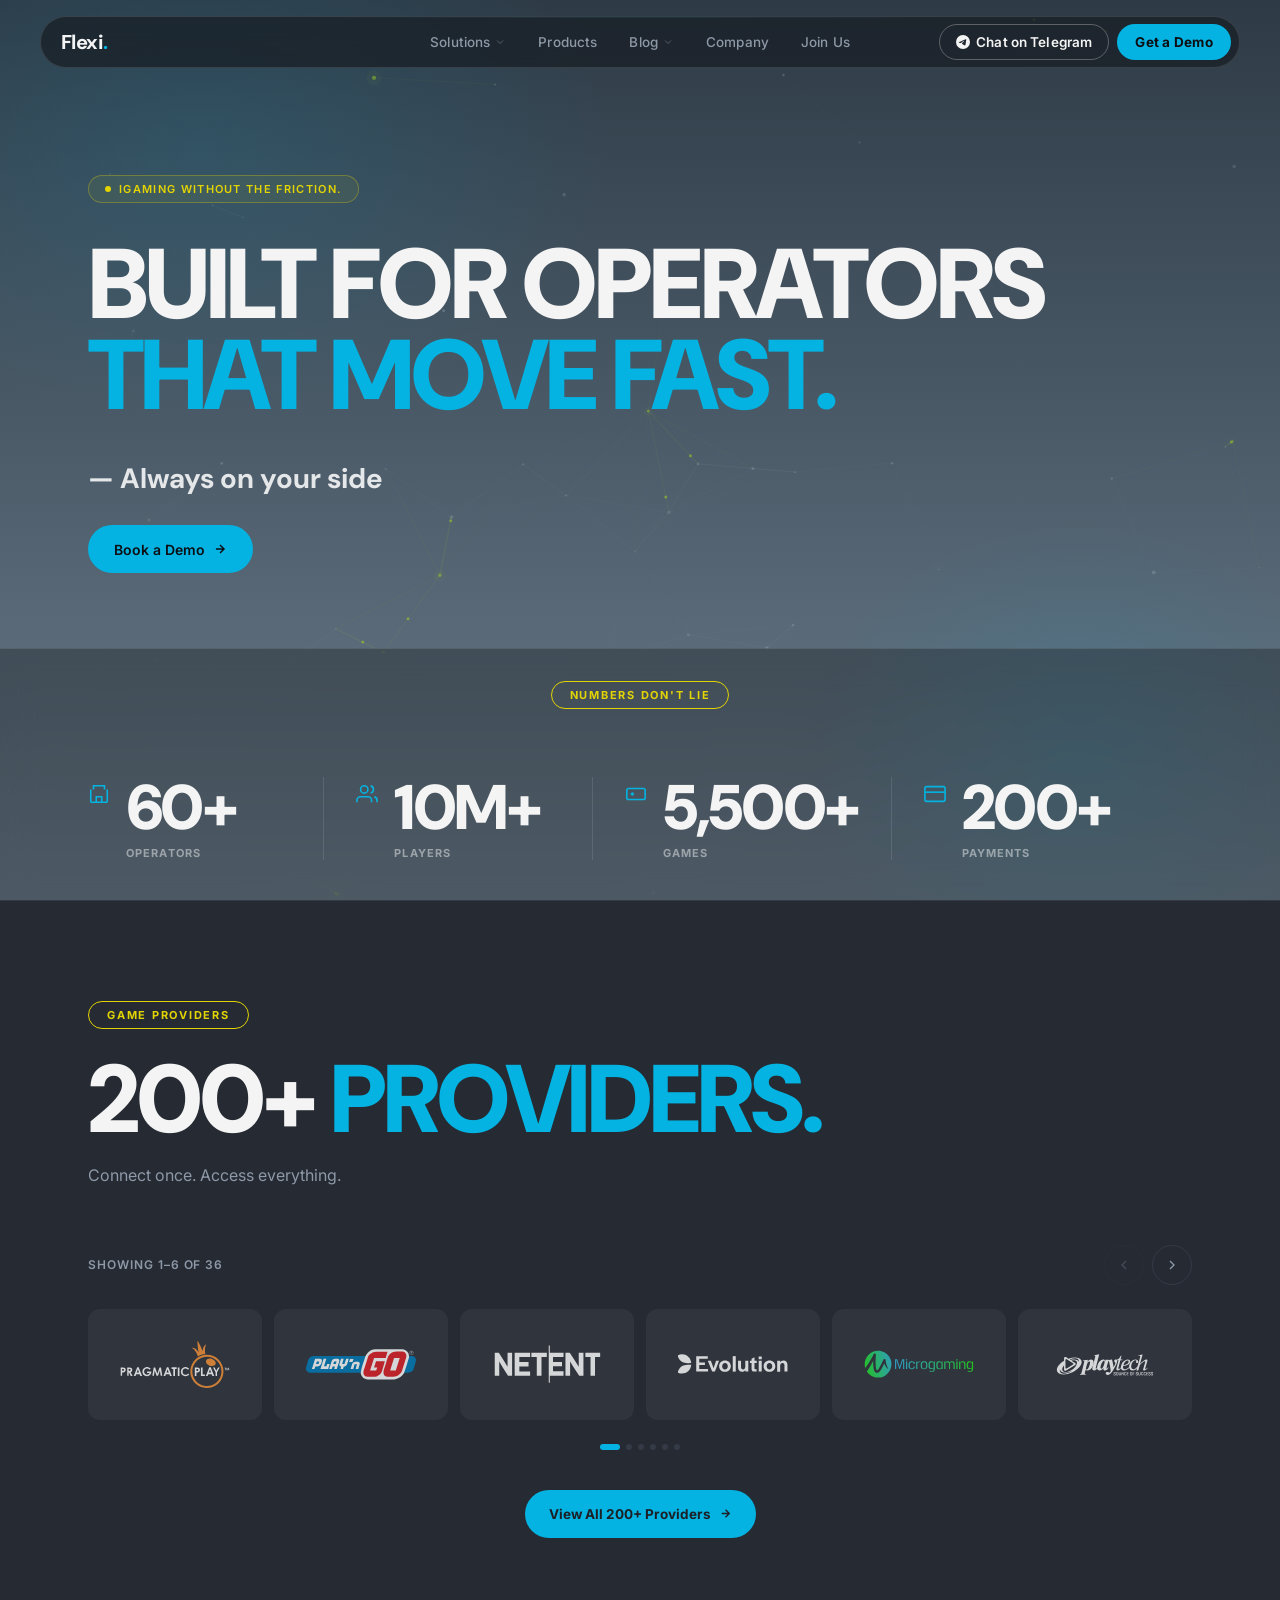
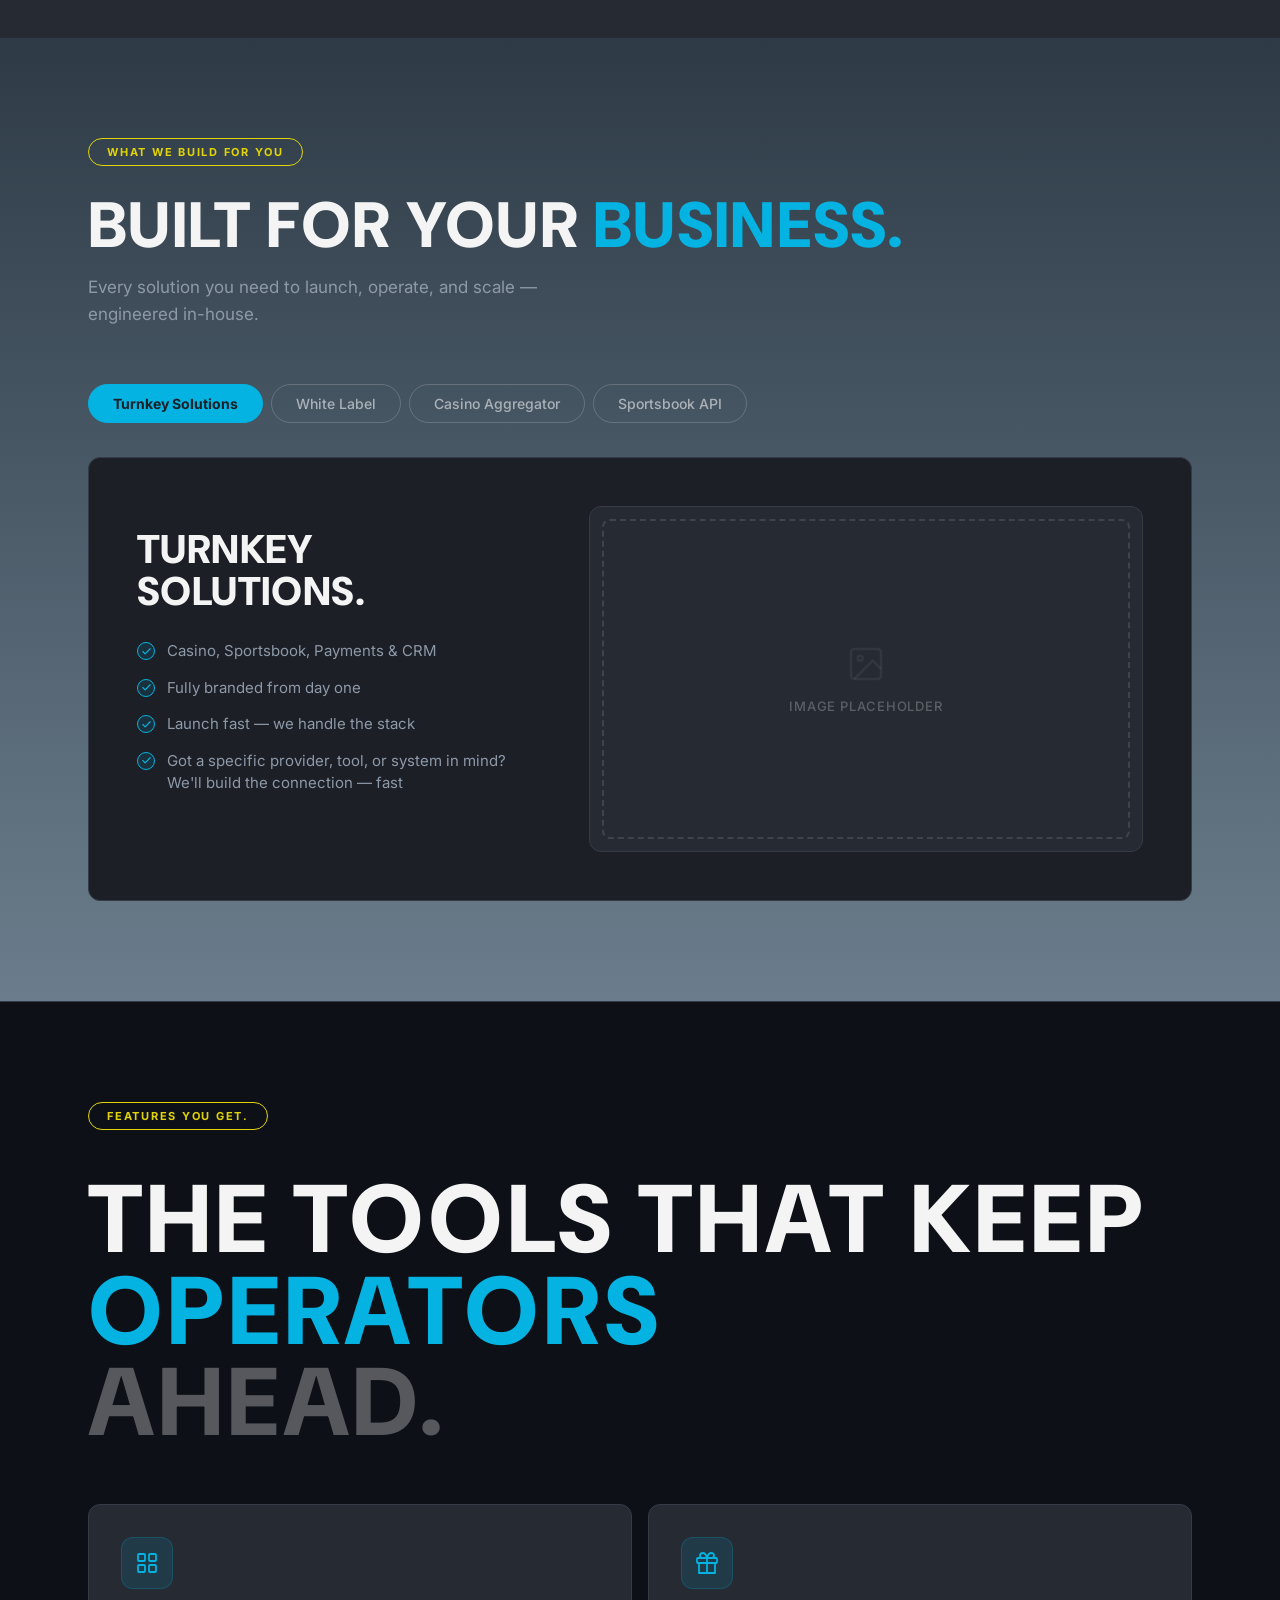
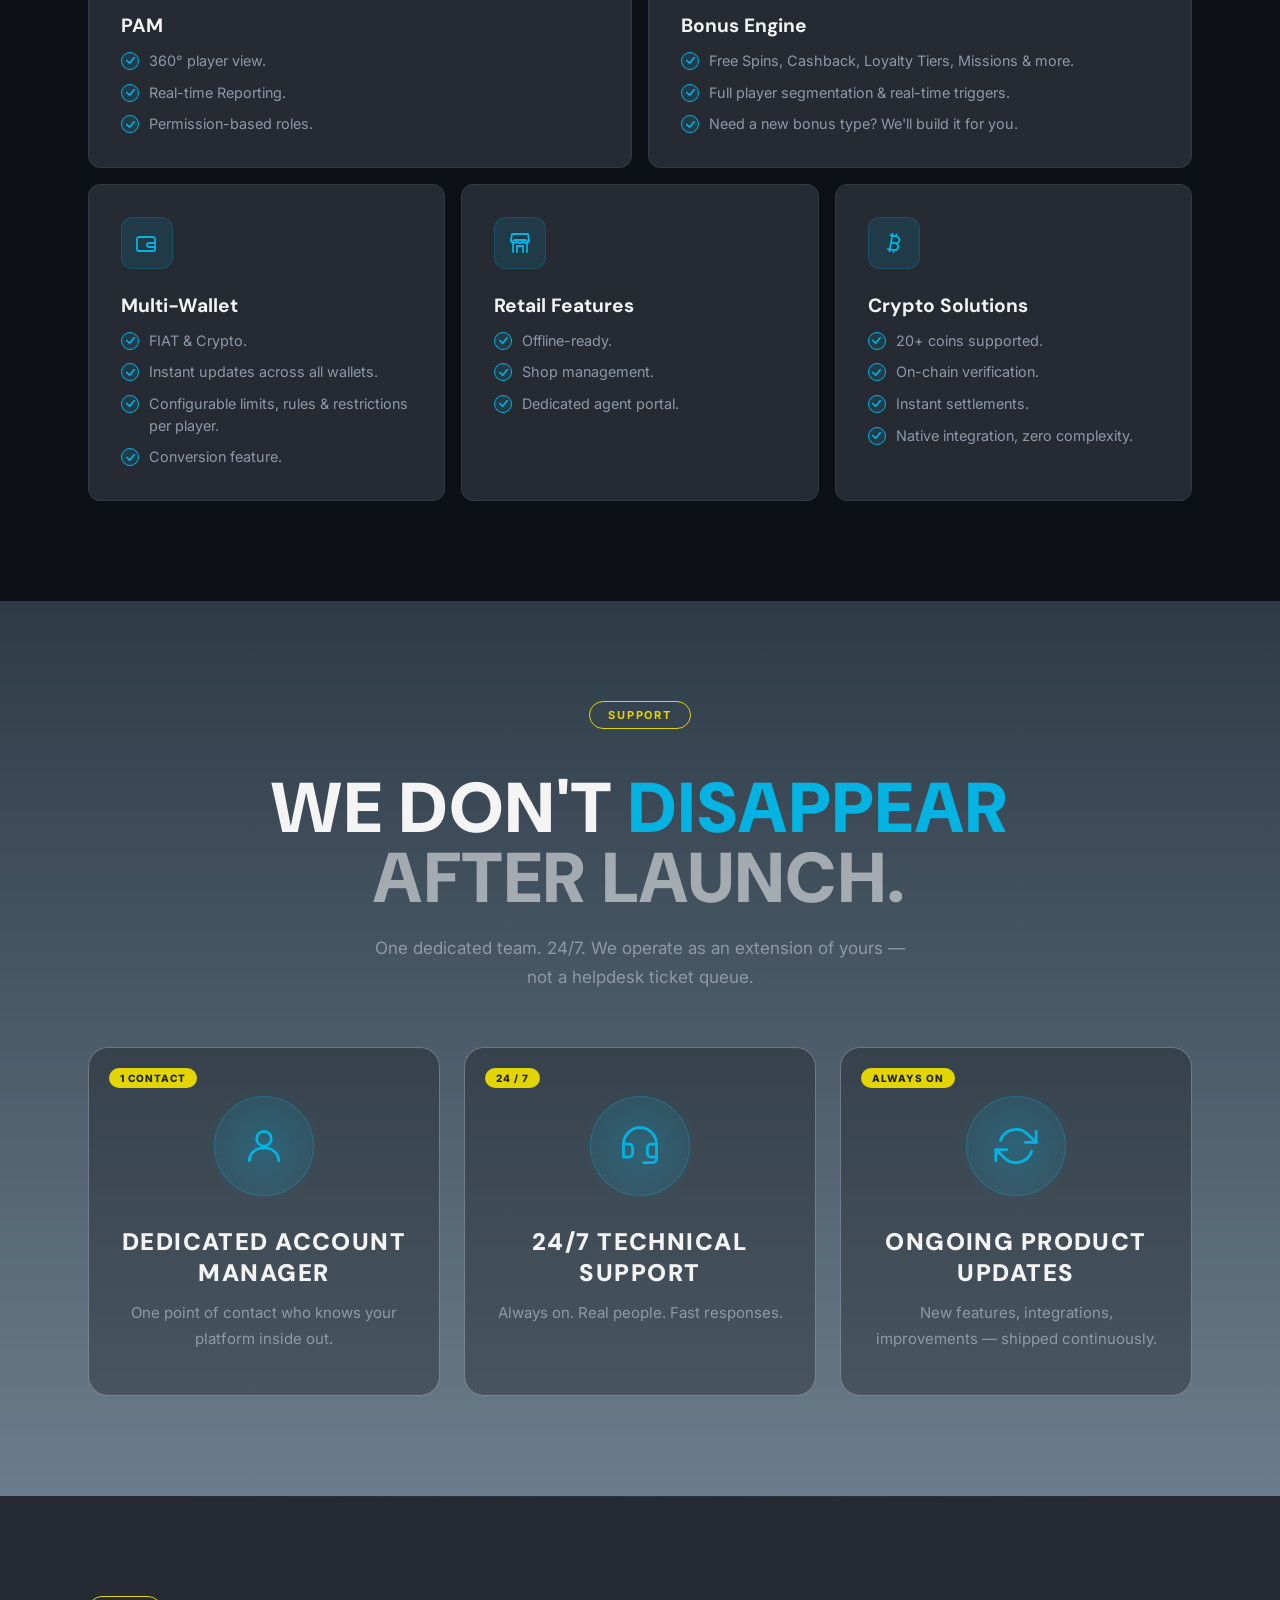
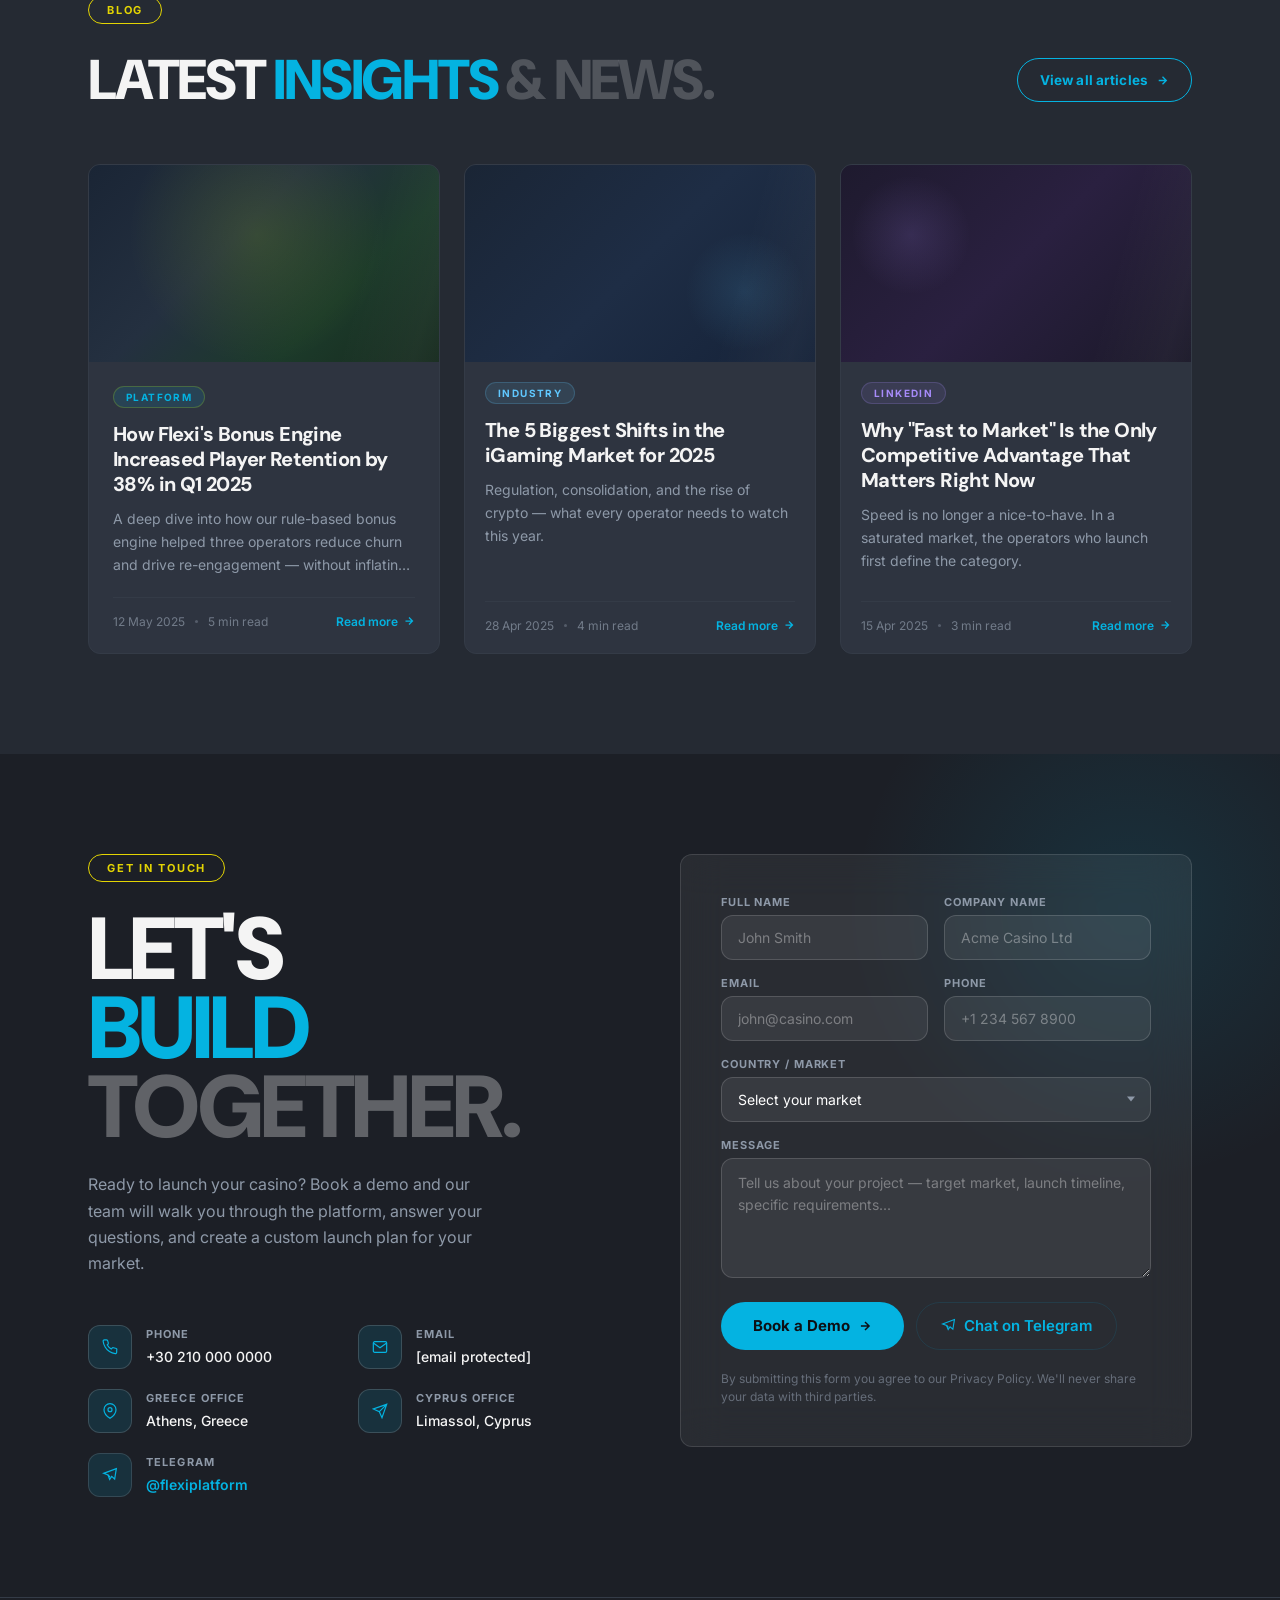
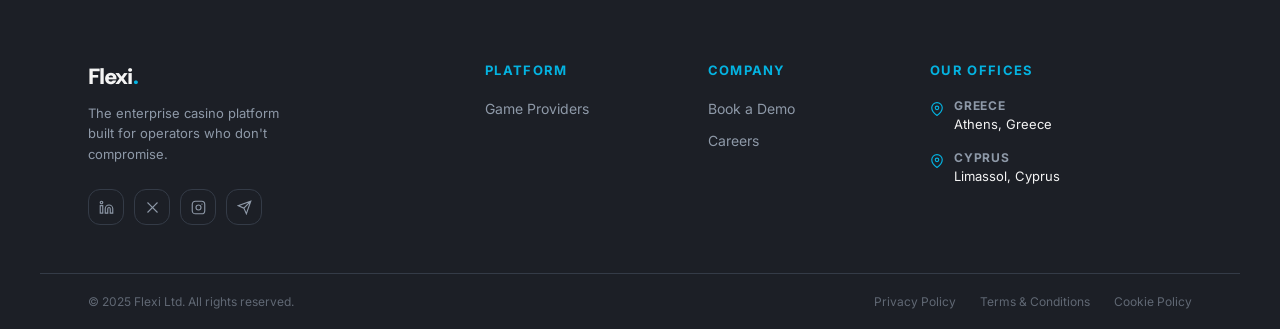
==== commit 0f908b8e: "Clean up orphaned CSS comments and section comment suffixes in index.html - Remove all "— CSS" orpha" ====
--- a/index.html
+++ b/index.html
@@ -9,7 +9,6 @@
 <link href="https://fonts.googleapis.com/css2?family=DM+Sans:opsz,wght@9..40,300;9..40,400;9..40,500;9..40,600;9..40,700;9..40,800;9..40,900&family=Inter:wght@300;400;500;600;700&display=swap" rel="stylesheet">
 <link rel="stylesheet" href="assets/css/shared.css">
 <link rel="stylesheet" href="assets/css/sections.css">
-
 </head>
 <body>
 
@@ -179,13 +178,7 @@
 
 
 <!-- ═══════════════════════════════════════════════
-     GAME PROVIDERS — CSS → assets/css/sections.css
-═══════════════════════════════════════════════ -->
-<!-- Providers CSS moved to assets/css/sections.css -->
-
-
-<!-- ═══════════════════════════════════════════════
-     GAME PROVIDERS — HTML
+     GAME PROVIDERS
 ═══════════════════════════════════════════════ -->
 <section class="prov-section" id="providers" aria-labelledby="prov-heading">
   <div class="prov-inner">
@@ -512,7 +505,7 @@
 </script>
 
 <!-- ═══════════════════════════════════════════════
-     WHAT WE BUILD FOR YOU — HTML
+     WHAT WE BUILD FOR YOU
 ═══════════════════════════════════════════════ -->
 <section class="sol-section" id="solutions" aria-labelledby="sol-heading">
 
@@ -835,10 +828,7 @@
 </script>
 
 <!-- ═══════════════════════════════════════════════
-     FEATURES YOU GET — BENTO GRID CSS
-═══════════════════════════════════════════════ -->
-<!-- ═══════════════════════════════════════════════
-     FEATURES YOU GET — BENTO GRID HTML
+     FEATURES YOU GET
 ═══════════════════════════════════════════════ -->
 <section class="feat-section" id="features" aria-labelledby="feat-heading">
   <div class="feat-inner">
@@ -942,7 +932,7 @@
 </section>
 
 <!-- ═══════════════════════════════════════════════
-     SUPPORT — CSS + HTML
+     SUPPORT
 ═══════════════════════════════════════════════ -->
 
 <section class="sup-section" id="support" aria-labelledby="sup-heading">
@@ -1008,56 +998,7 @@
 </section>
 
 <!-- ═══════════════════════════════════════════════
-     CLIENTS CSS
-═══════════════════════════════════════════════ -->
-
-
-<!-- ═══════════════════════════════════════════════
-     OUR CLIENTS SECTION
-═══════════════════════════════════════════════ -->
-<!-- ═══════════════════════════════════════════════
-     WHY FLEXI — CSS
-═══════════════════════════════════════════════ -->
-
-
-<!-- ═══════════════════════════════════════════════
-     WHY FLEXI — HTML
-═══════════════════════════════════════════════ -->
-<!-- ═══════════════════════════════════════════════
-     PLATFORM — CSS
-═══════════════════════════════════════════════ -->
-
-
-<!-- ═══════════════════════════════════════════════
-     PLATFORM — HTML
-═══════════════════════════════════════════════ -->
-<!-- ═══════════════════════════════════════════════
-     BY THE NUMBERS — CSS
-═══════════════════════════════════════════════ -->
-
-
-<!-- ═══════════════════════════════════════════════
-     BY THE NUMBERS — HTML
-═══════════════════════════════════════════════ -->
-<!-- ═══════════════════════════════════════════════
-     TESTIMONIALS — CSS
-═══════════════════════════════════════════════ -->
-
-
-<!-- ═══════════════════════════════════════════════
-     TESTIMONIALS — HTML
-═══════════════════════════════════════════════ -->
-<!-- ═══════════════════════════════════════════════
-     FAQ — CSS
-═══════════════════════════════════════════════ -->
-
-
-<!-- ═══════════════════════════════════════════════
-     BLOG — CSS
-═══════════════════════════════════════════════ -->
-
-<!-- ═══════════════════════════════════════════════
-     BLOG — HTML
+     BLOG
 ═══════════════════════════════════════════════ -->
 <section class="blog-section" id="blog" aria-labelledby="blog-heading">
   <div class="blog-inner">
@@ -1154,12 +1095,7 @@
 </section>
 
 <!-- ═══════════════════════════════════════════════
-     CONTACT — CSS
-═══════════════════════════════════════════════ -->
-
-
-<!-- ═══════════════════════════════════════════════
-     CONTACT — HTML
+     CONTACT
 ═══════════════════════════════════════════════ -->
 <section class="contact-section" id="contact" aria-labelledby="contact-heading">
   <div class="contact-inner">
@@ -1306,7 +1242,7 @@
 
 
 <!-- ═══════════════════════════════════════════════
-     FOOTER — HTML
+     FOOTER
 ═══════════════════════════════════════════════ -->
 <footer class="footer" role="contentinfo">
   <div class="footer-main">
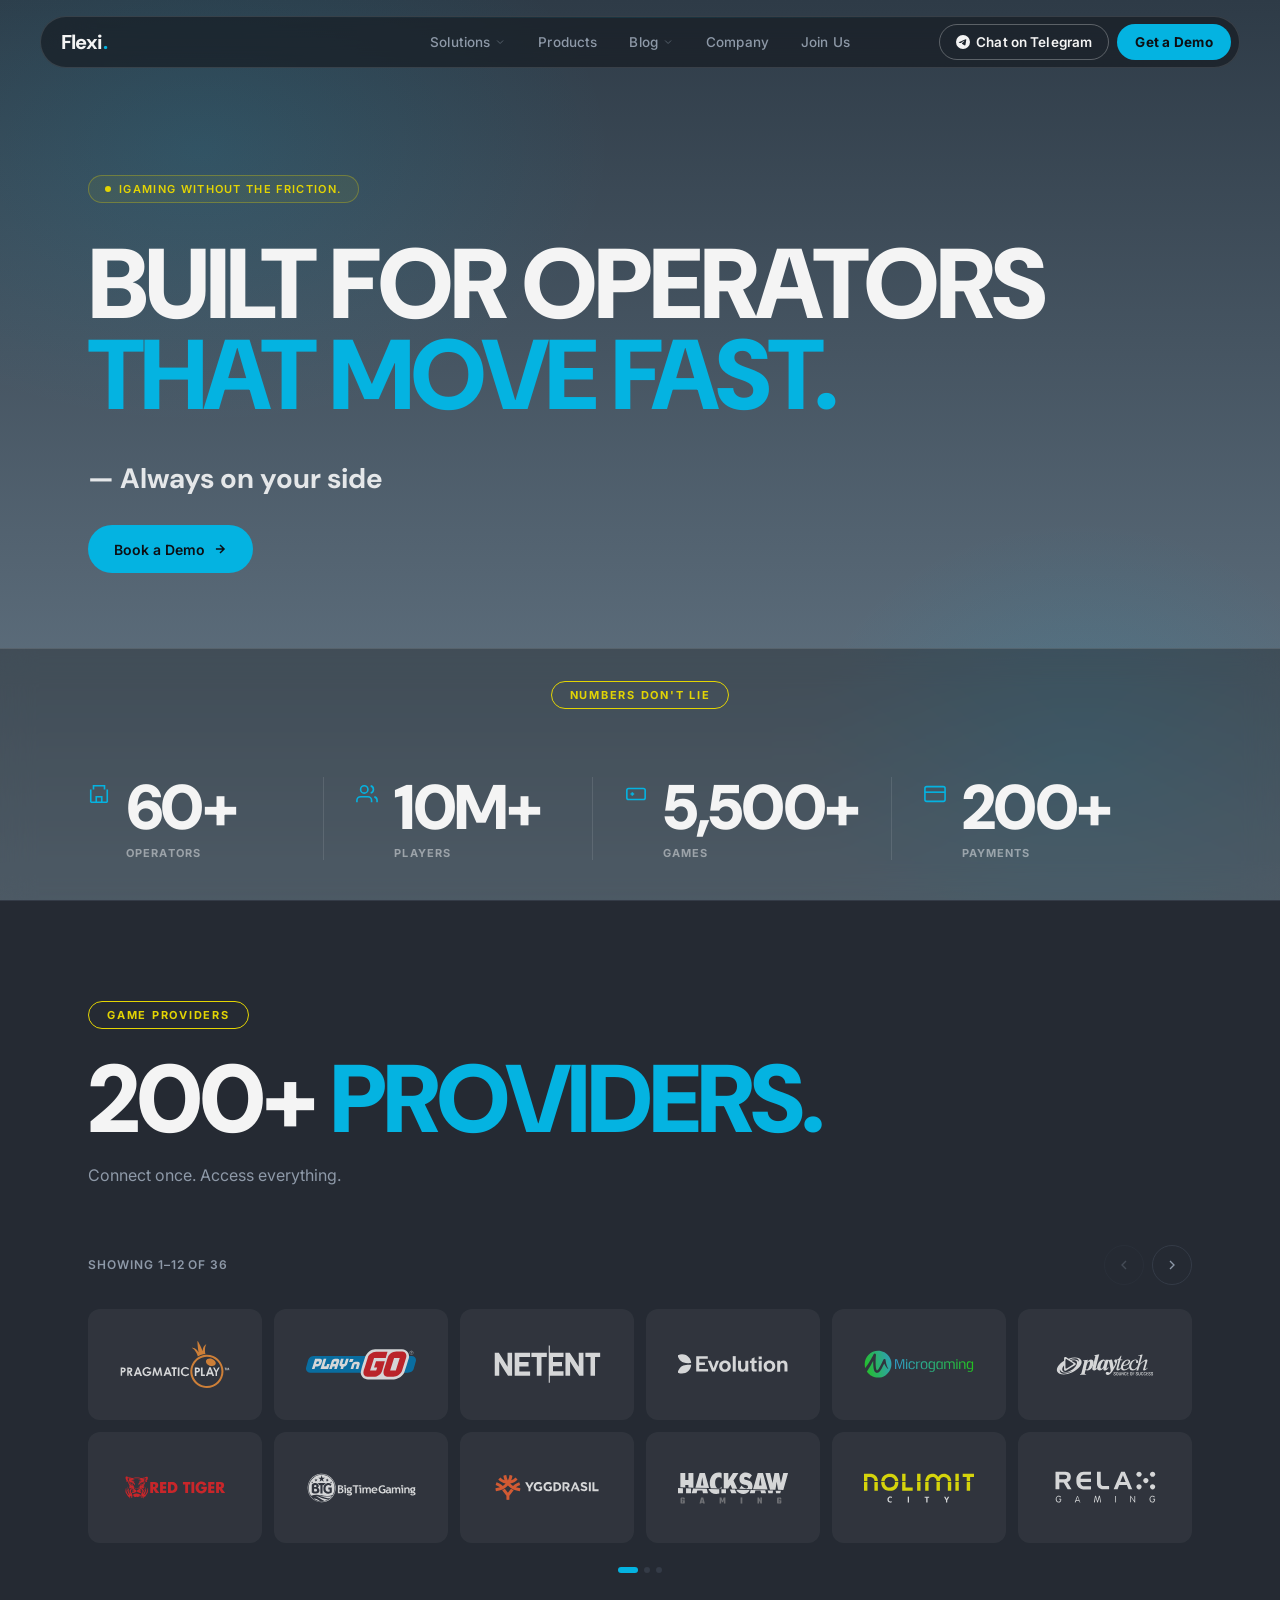
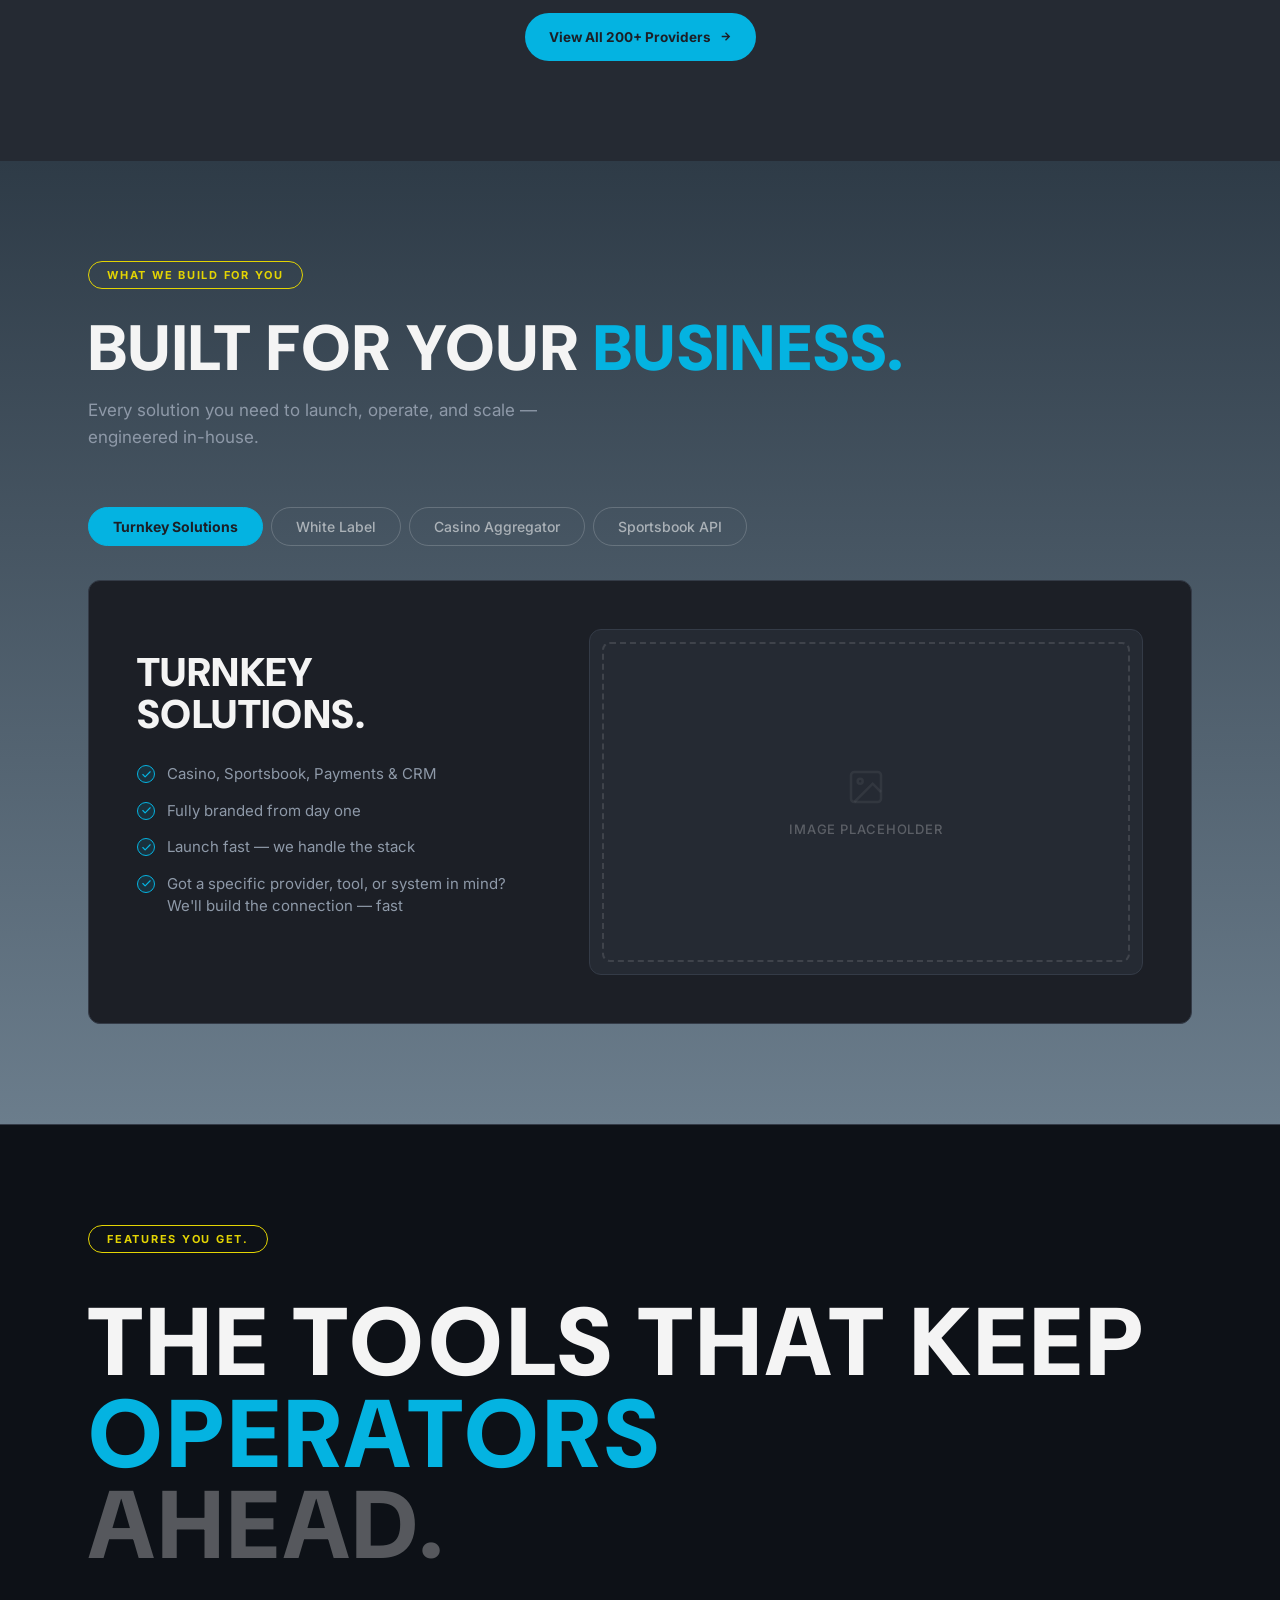
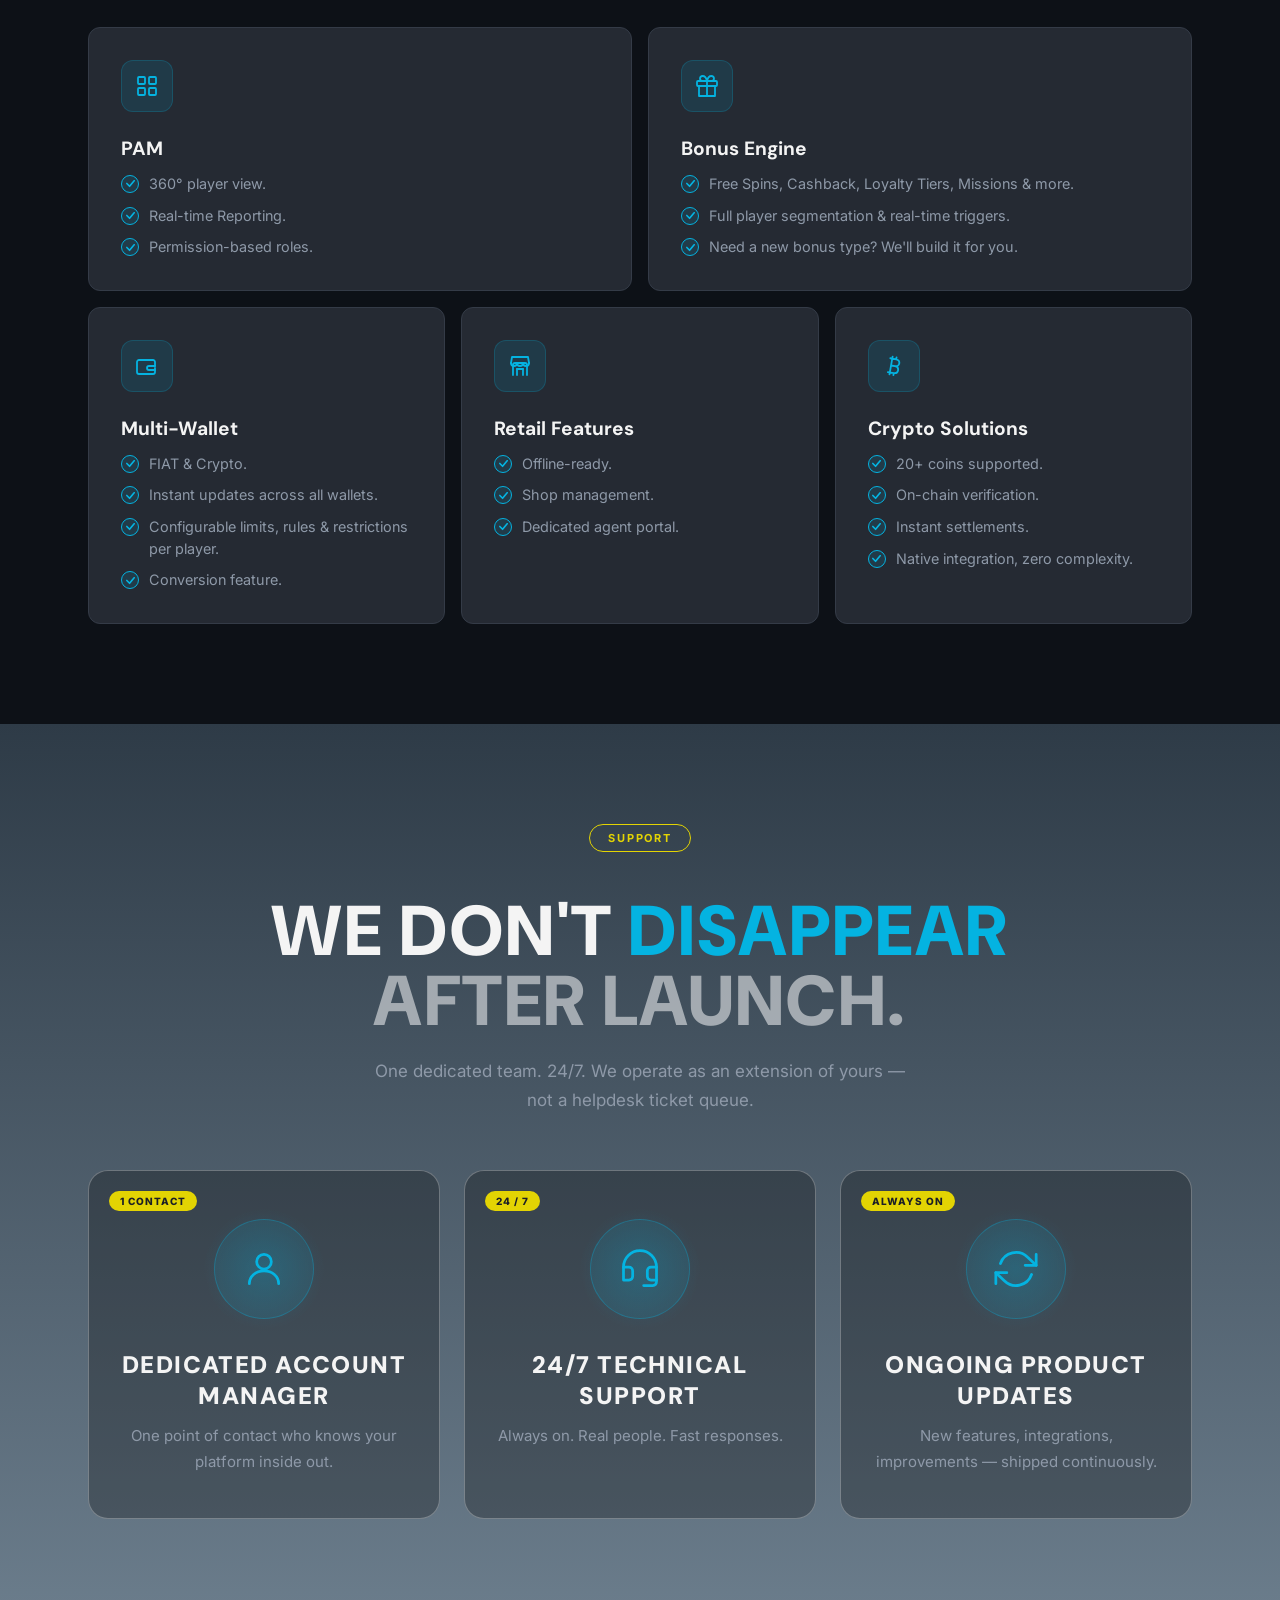
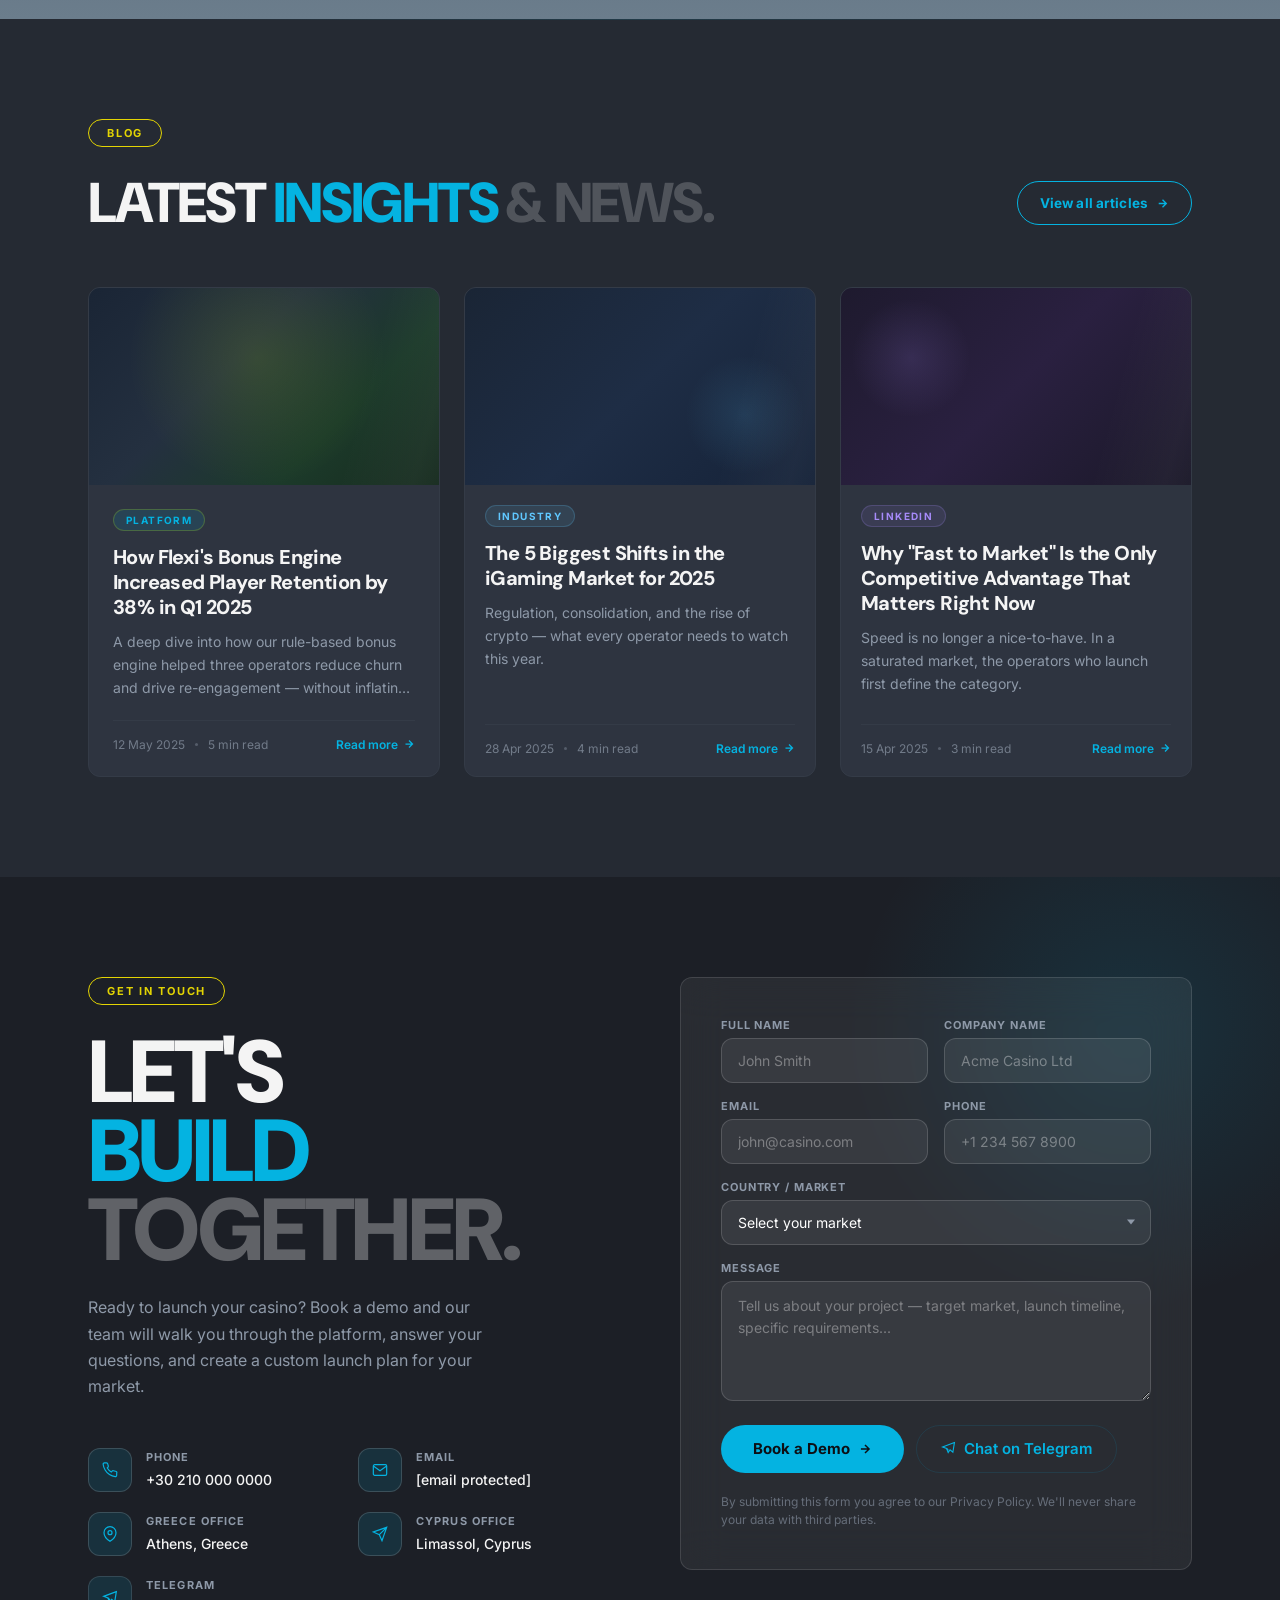
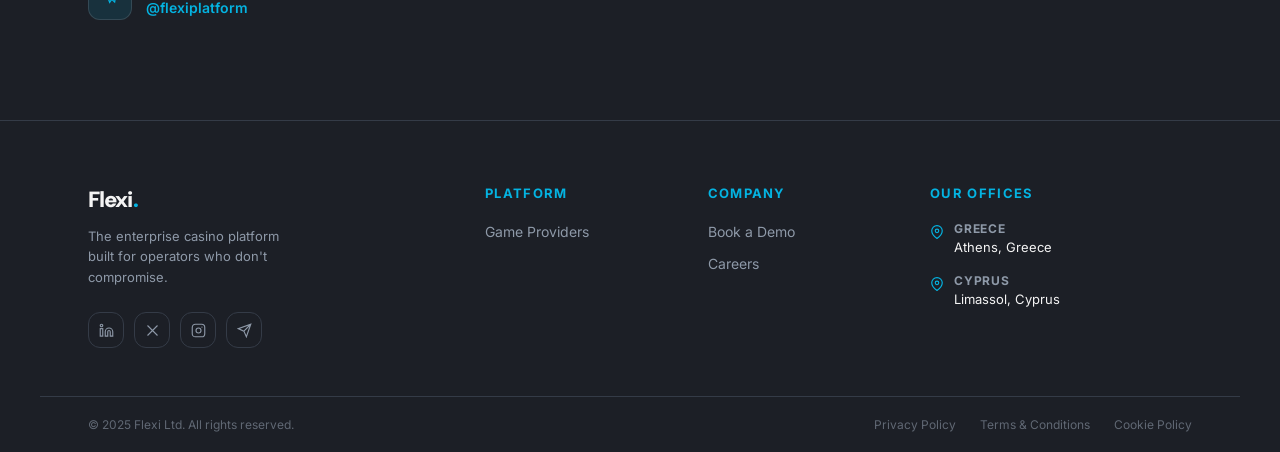
==== commit 219cb15a: "Game Providers: show 12 cards per page (2 rows × 6 cols) instead of 6 - sections.css: prov-track wid" ====
--- a/index.html
+++ b/index.html
@@ -213,7 +213,7 @@
         <div class="prov-track" id="provTrack">
 
           <div class="prov-page">
-            <!-- PAGE 1 — cards 1–6 -->
+            <!-- PAGE 1 — cards 1–12 -->
             <div class="prov-card">
               <div class="prov-card-logo"><img src="assets/providers/pragmatic-play.svg" alt="Pragmatic Play"></div>
               <span class="prov-card-name">Pragmatic Play</span>
@@ -238,10 +238,6 @@
               <div class="prov-card-logo"><img src="assets/providers/playtech.svg" alt="Playtech"></div>
               <span class="prov-card-name">Playtech</span>
             </div>
-          </div><!-- /prov-page-1 -->
-
-          <div class="prov-page">
-            <!-- PAGE 2 — cards 7–12 -->
             <div class="prov-card">
               <div class="prov-card-logo"><img src="assets/providers/redtiger.svg" alt="Red Tiger"></div>
               <span class="prov-card-name">Red Tiger</span>
@@ -266,10 +262,10 @@
               <div class="prov-card-logo"><img src="assets/providers/relax-gaming.svg" alt="Relax Gaming"></div>
               <span class="prov-card-name">Relax Gaming</span>
             </div>
-          </div><!-- /prov-page-2 -->
+          </div><!-- /prov-page-1 -->
 
           <div class="prov-page">
-            <!-- PAGE 3 — cards 13–18 -->
+            <!-- PAGE 2 — cards 13–24 -->
             <div class="prov-card">
               <div class="prov-card-logo"><img src="assets/providers/quickspin.svg" alt="Quickspin"></div>
               <span class="prov-card-name">Quickspin</span>
@@ -294,10 +290,6 @@
               <div class="prov-card-logo"><img src="assets/providers/evoplay.svg" alt="Evoplay"></div>
               <span class="prov-card-name">Evoplay</span>
             </div>
-          </div><!-- /prov-page-3 -->
-
-          <div class="prov-page">
-            <!-- PAGE 4 — cards 19–24 -->
             <div class="prov-card">
               <div class="prov-card-logo"><img src="assets/providers/betsoft.svg" alt="Betsoft"></div>
               <span class="prov-card-name">Betsoft</span>
@@ -322,10 +314,10 @@
               <div class="prov-card-logo"><img src="assets/providers/pgsoft.svg" alt="PGSoft"></div>
               <span class="prov-card-name">PGSoft</span>
             </div>
-          </div><!-- /prov-page-4 -->
+          </div><!-- /prov-page-2 -->
 
           <div class="prov-page">
-            <!-- PAGE 5 — cards 25–30 -->
+            <!-- PAGE 3 — cards 25–36 -->
             <div class="prov-card">
               <div class="prov-card-logo"><img src="assets/providers/amatic.svg" alt="Amatic"></div>
               <span class="prov-card-name">Amatic</span>
@@ -350,10 +342,6 @@
               <div class="prov-card-logo"><img src="assets/providers/gamzix.svg" alt="Gamzix"></div>
               <span class="prov-card-name">Gamzix</span>
             </div>
-          </div><!-- /prov-page-5 -->
-
-          <div class="prov-page">
-            <!-- PAGE 6 — cards 31–36 -->
             <div class="prov-card">
               <div class="prov-card-logo"><img src="assets/providers/kiron.svg" alt="Kiron"></div>
               <span class="prov-card-name">Kiron</span>
@@ -378,7 +366,7 @@
               <div class="prov-card-logo"><img src="assets/providers/tomhorn.svg" alt="Tom Horn"></div>
               <span class="prov-card-name">Tom Horn</span>
             </div>
-          </div><!-- /prov-page-6 -->
+          </div><!-- /prov-page-3 -->
 
         </div><!-- /prov-track -->
       </div><!-- /prov-viewport -->
@@ -388,9 +376,6 @@
         <button class="prov-dot active" data-page="0" aria-label="Page 1" aria-selected="true"></button>
         <button class="prov-dot" data-page="1" aria-label="Page 2" aria-selected="false"></button>
         <button class="prov-dot" data-page="2" aria-label="Page 3" aria-selected="false"></button>
-        <button class="prov-dot" data-page="3" aria-label="Page 4" aria-selected="false"></button>
-        <button class="prov-dot" data-page="4" aria-label="Page 5" aria-selected="false"></button>
-        <button class="prov-dot" data-page="5" aria-label="Page 6" aria-selected="false"></button>
       </div>
 
     </div><!-- /carousel wrap -->
@@ -414,8 +399,8 @@
   const dots       = document.querySelectorAll('.prov-dot');
   const label      = document.getElementById('provPageLabel');
   const cards      = document.querySelectorAll('.prov-card');
-  const perPage    = 6;
-  const totalPages = 6;
+  const perPage    = 12;
+  const totalPages = 3;
   let current = 0;
 
   const isMobile = () => window.innerWidth <= 768;
--- a/assets/css/sections.css
+++ b/assets/css/sections.css
@@ -407,16 +407,16 @@
 
 .prov-track {
   display: flex;
-  width: 600%; /* 6 pages */
+  width: 300%; /* 3 pages */
   transition: transform 0.45s cubic-bezier(0.4,0,0.2,1);
   will-change: transform;
 }
 .prov-page {
-  width: 16.667%;
+  width: 33.333%;
   flex-shrink: 0;
   display: grid;
   grid-template-columns: repeat(6, 1fr);
-  grid-template-rows: 1fr;
+  grid-template-rows: repeat(2, 1fr);
   gap: 12px;
   background: transparent;
   border: none;
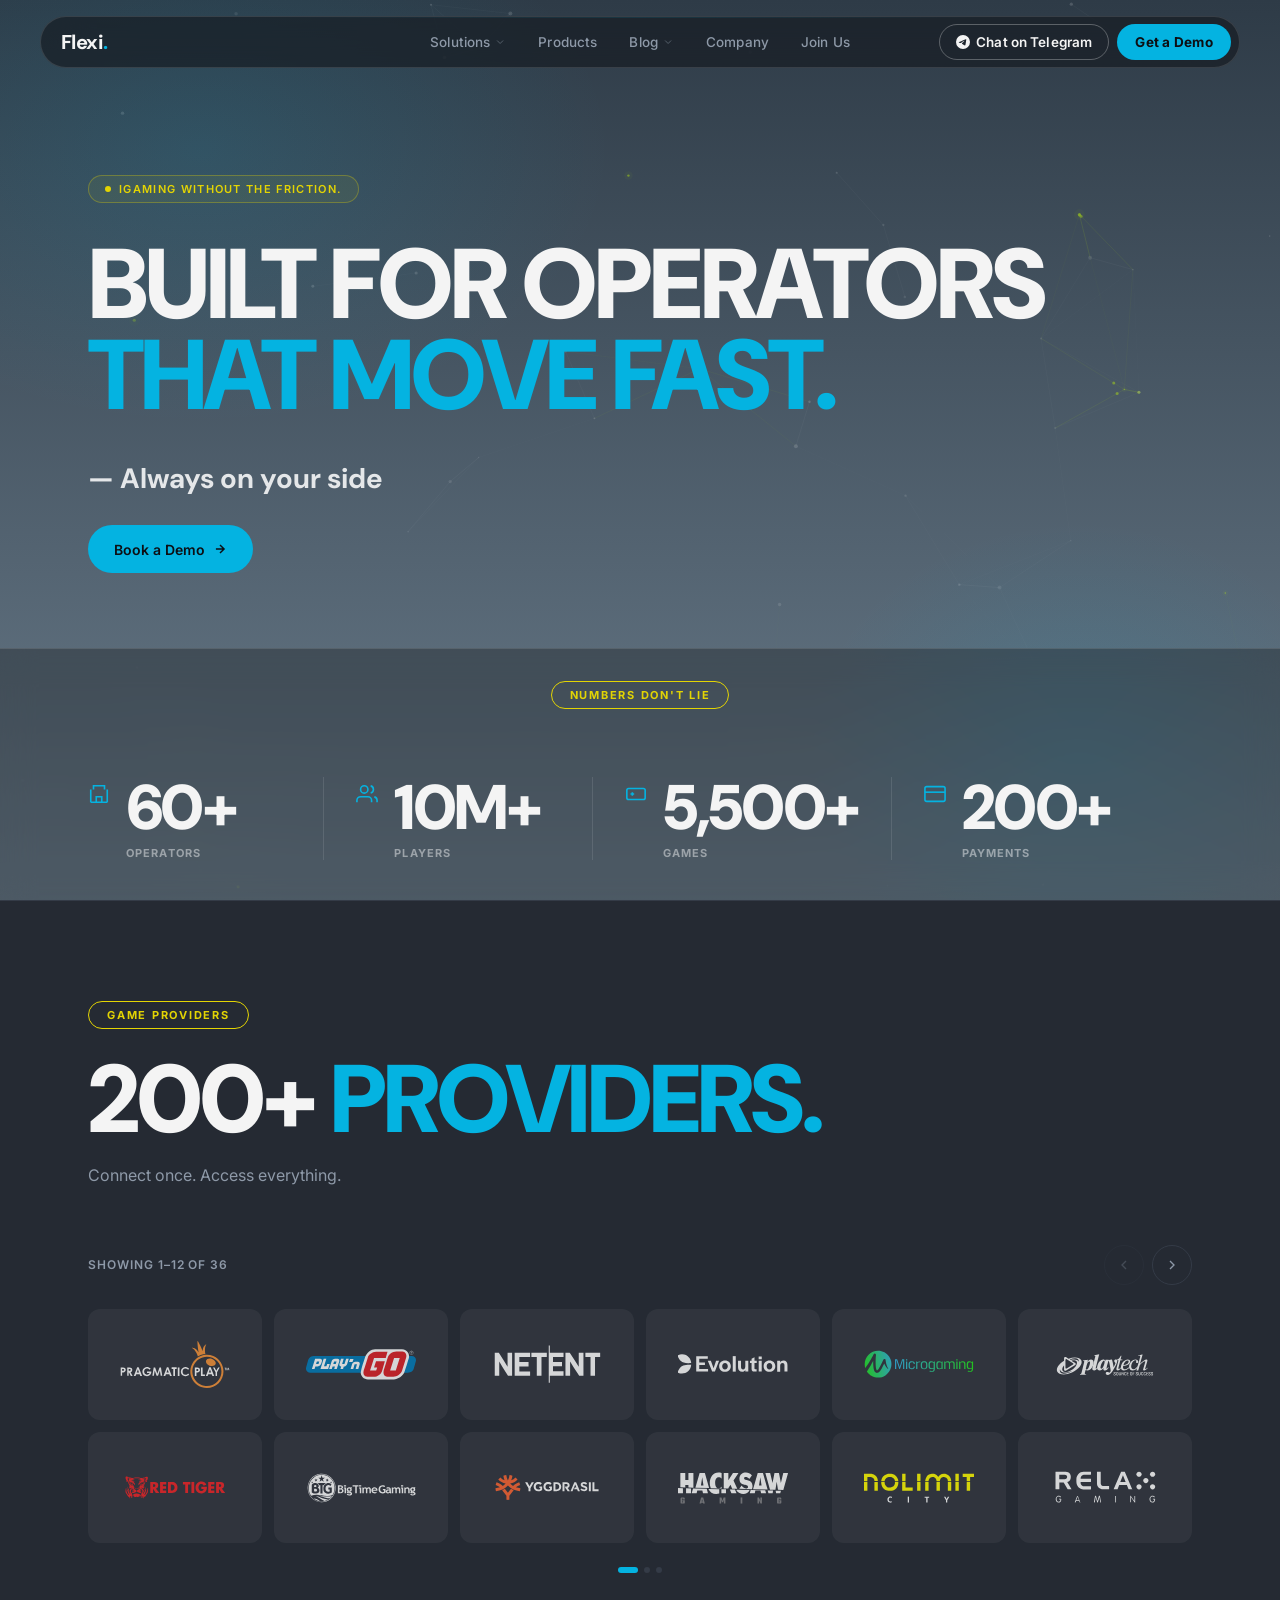
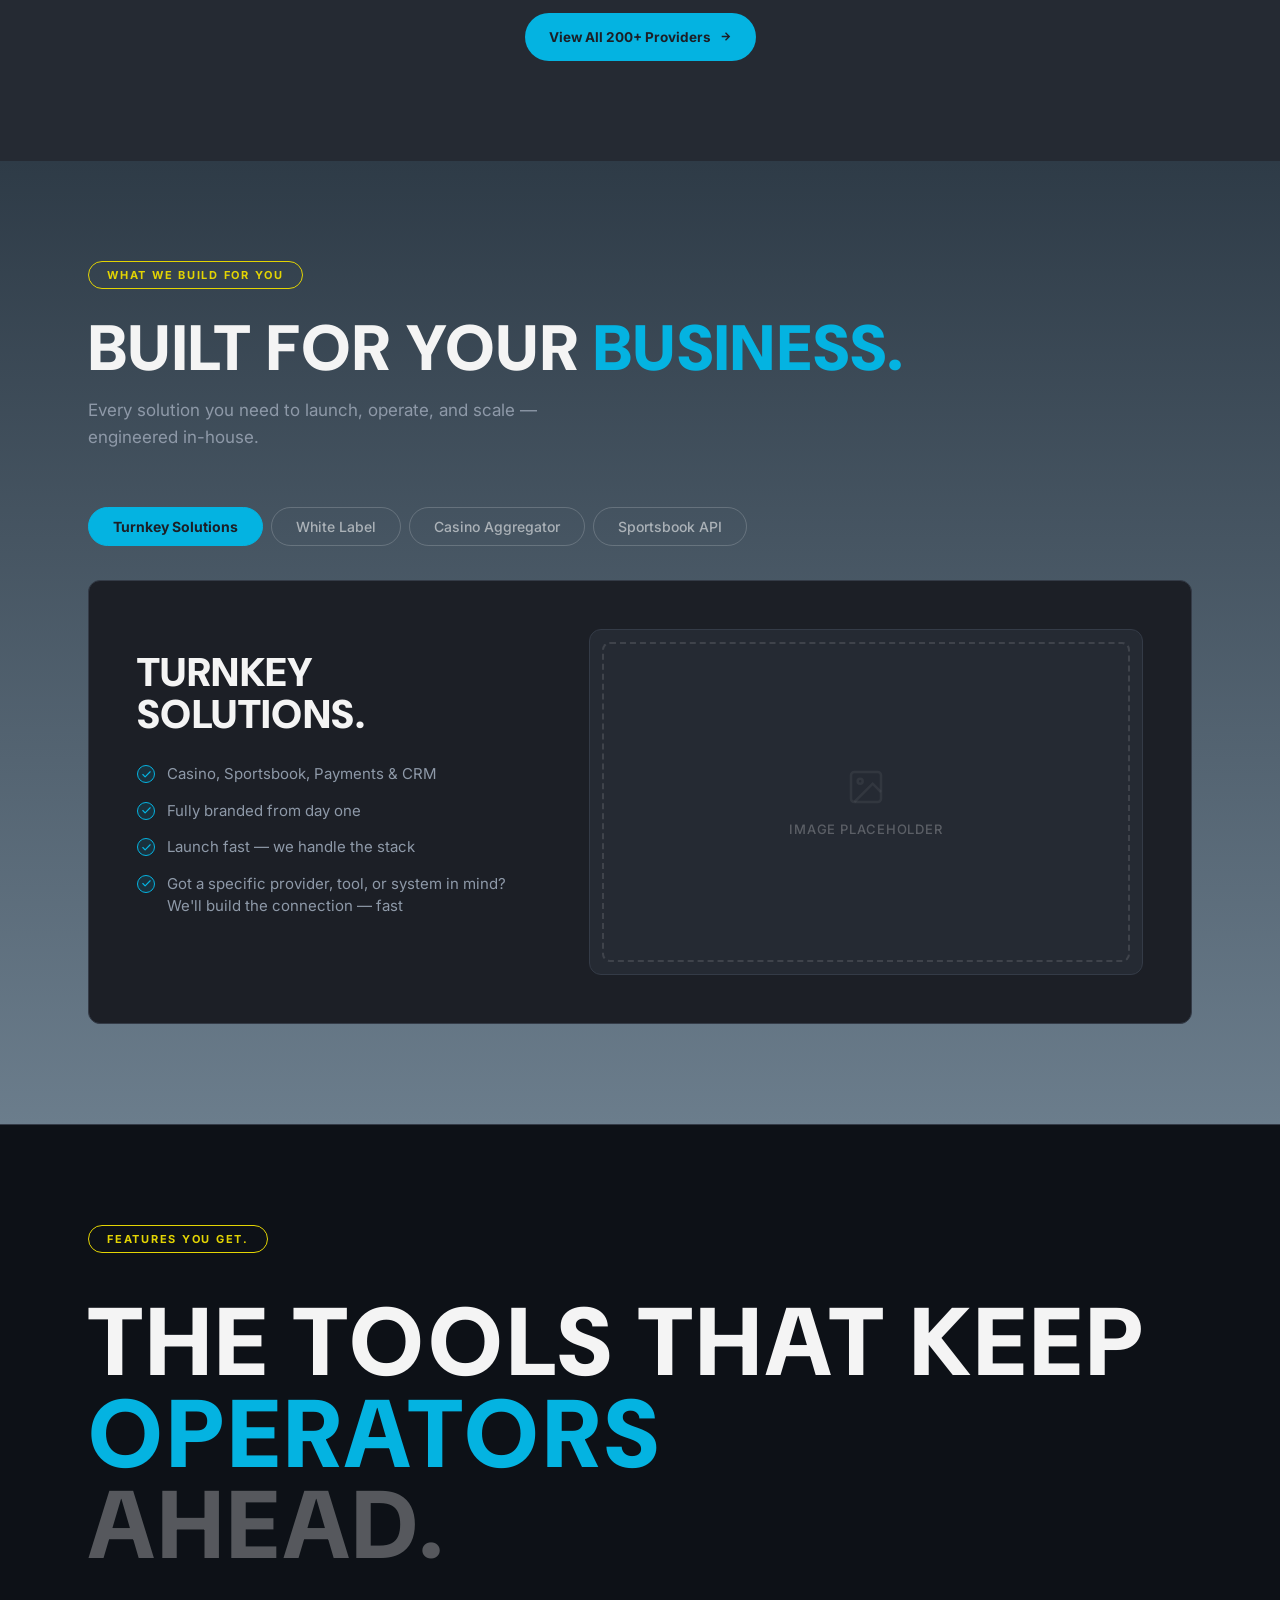
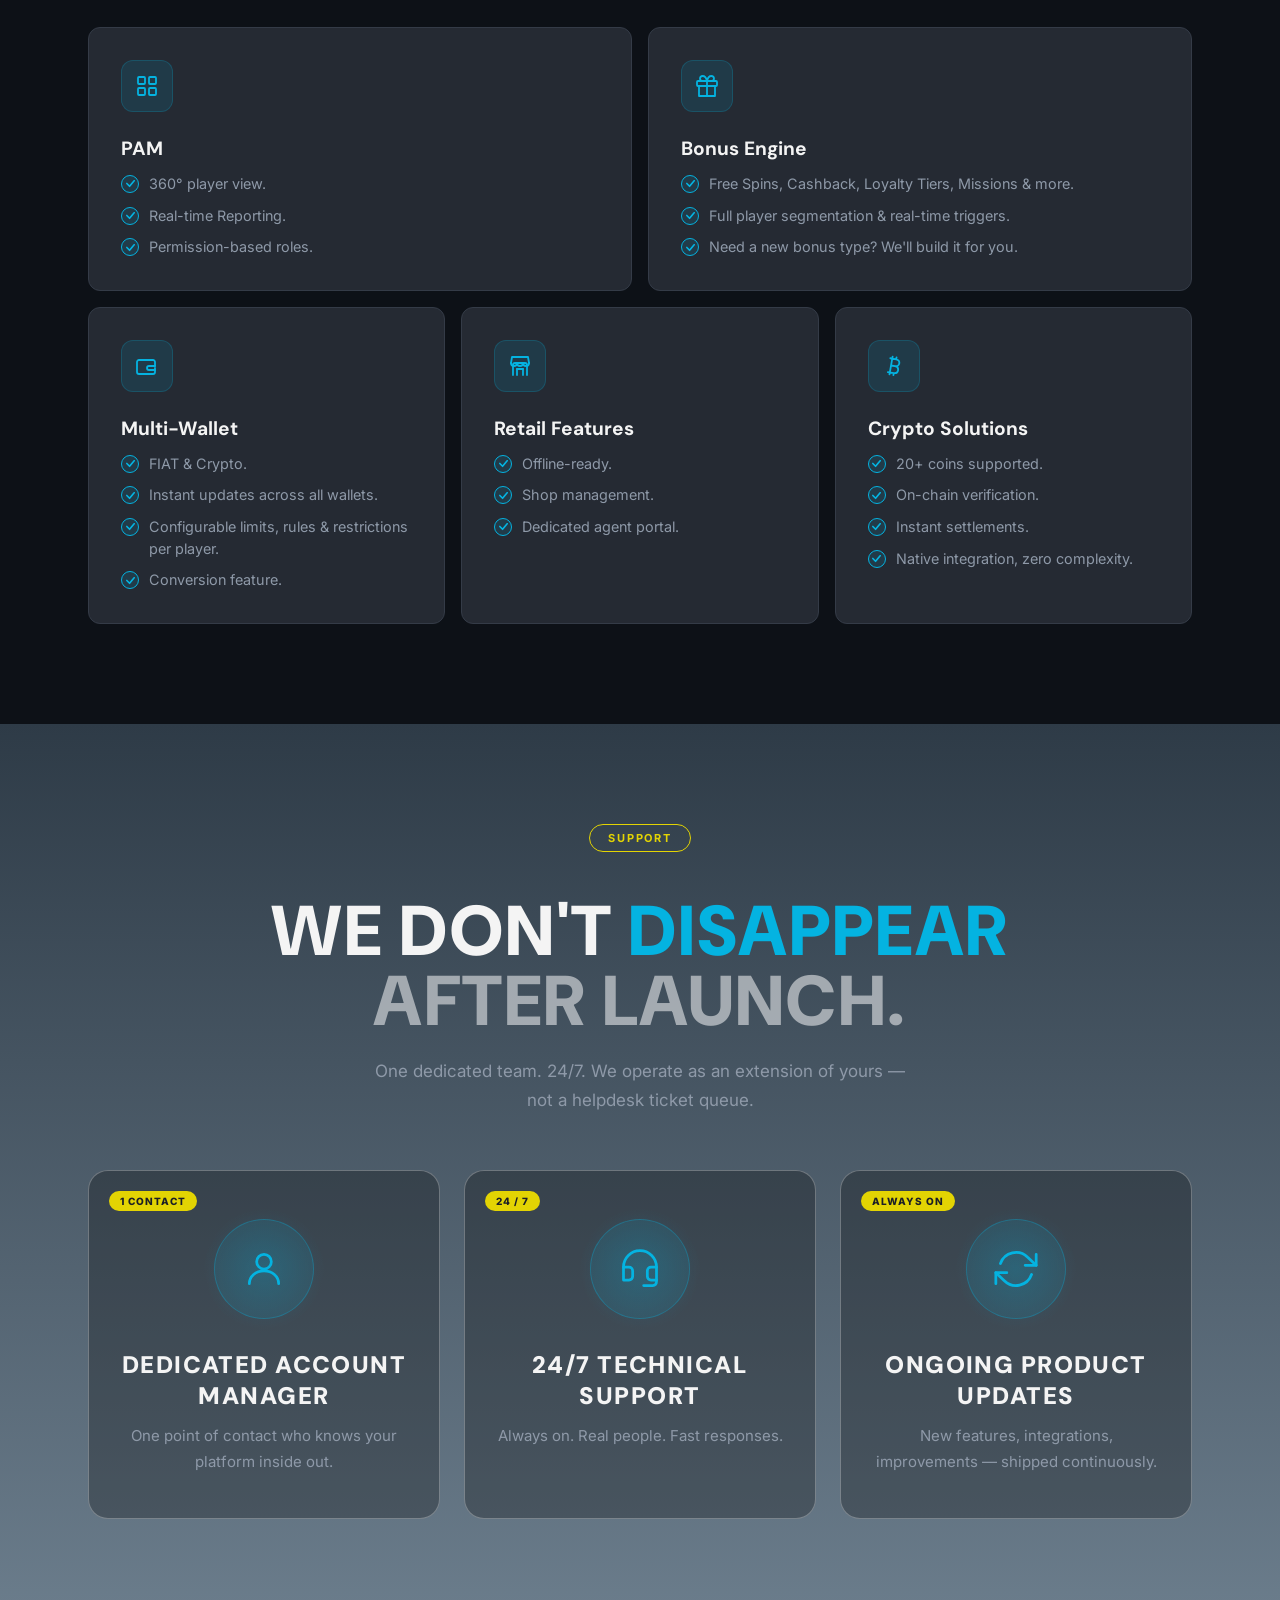
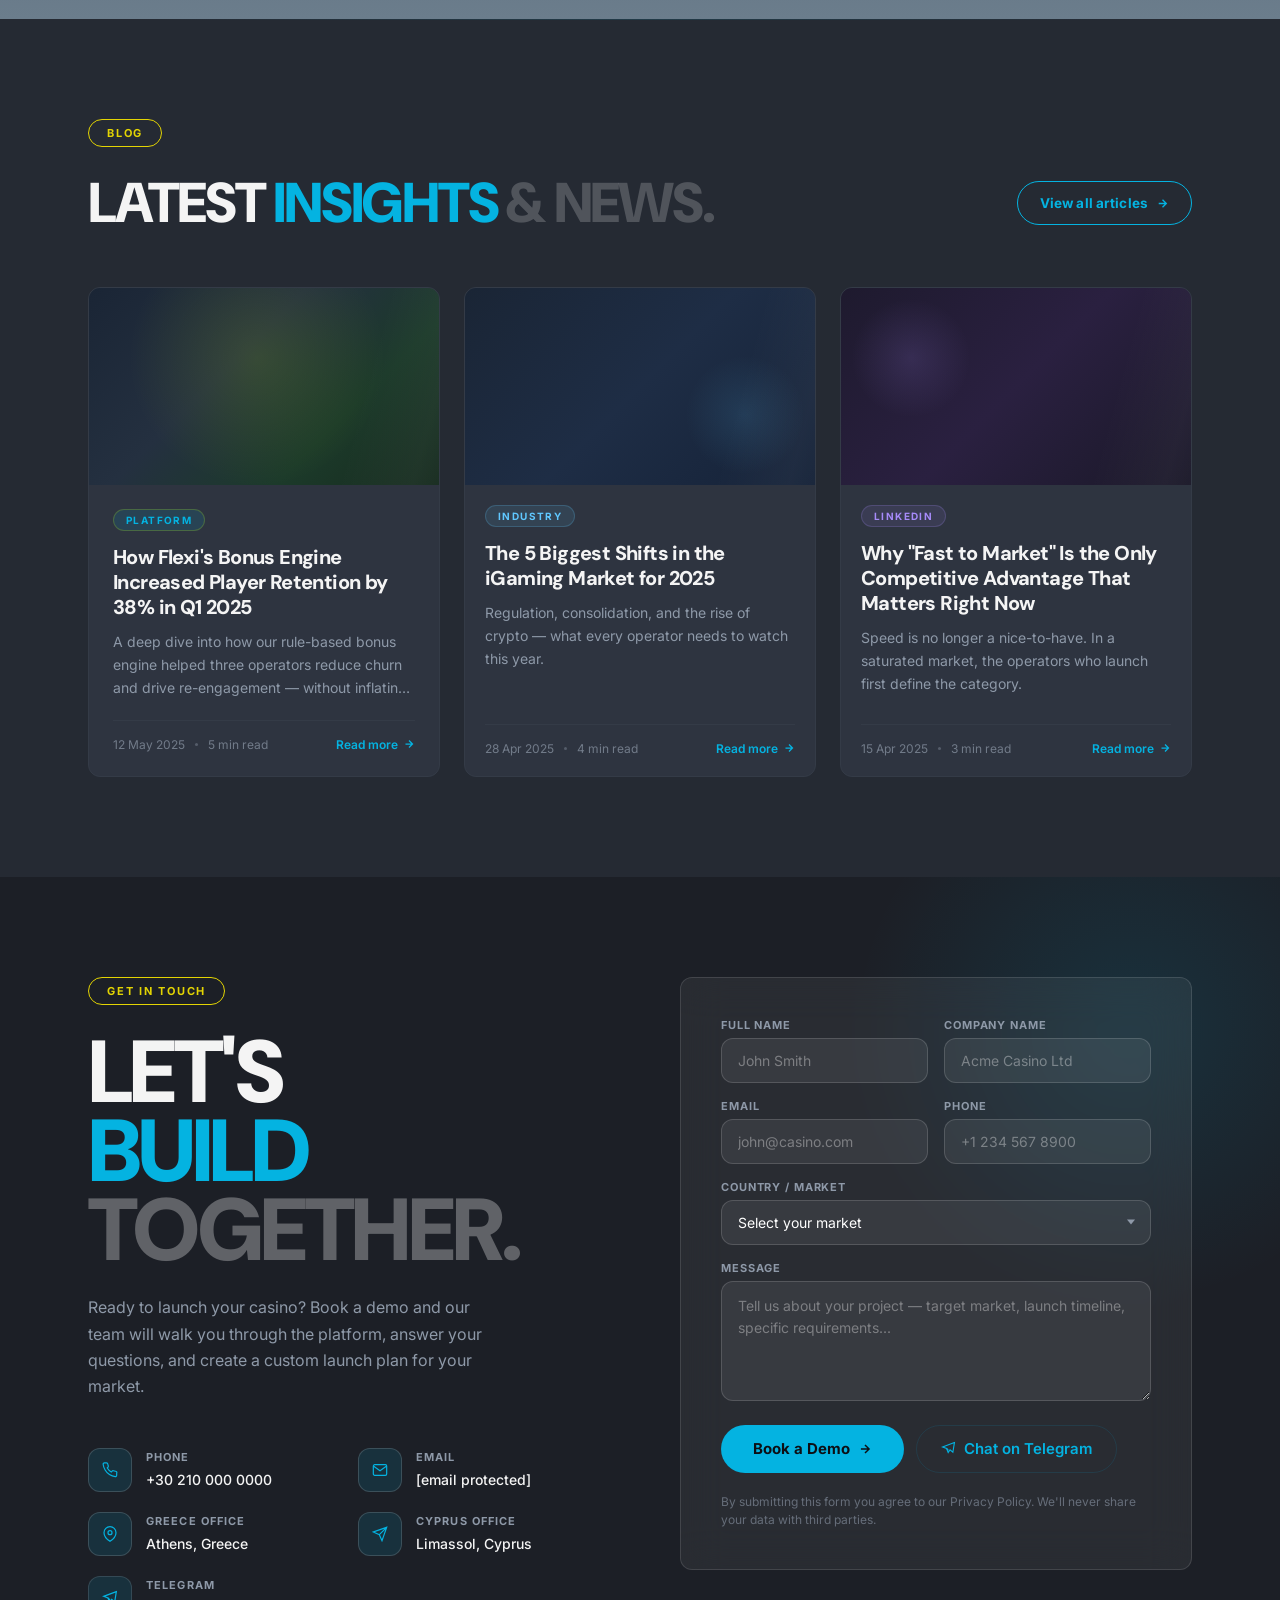
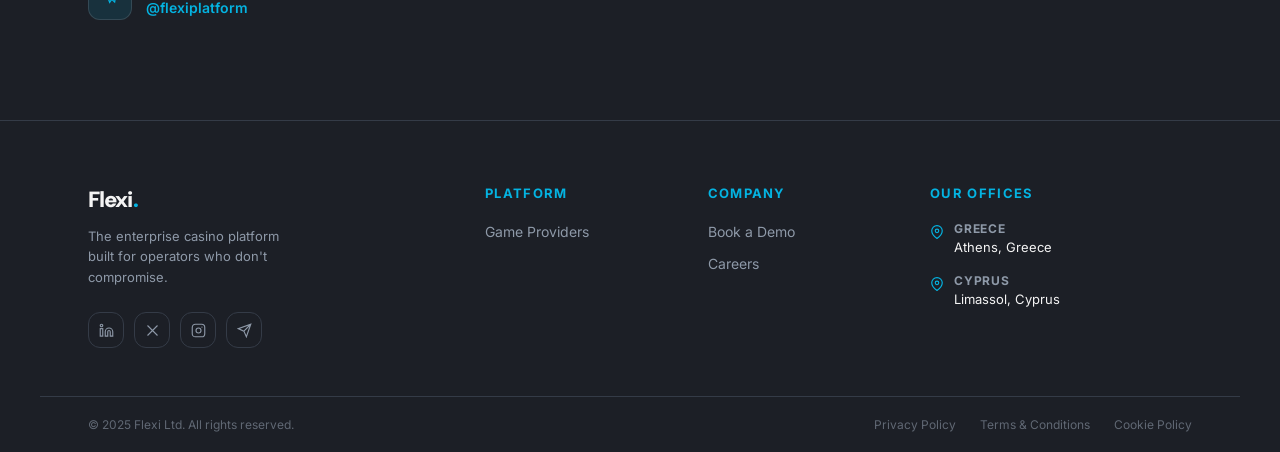
==== commit ca3e074e: "Rename sections.css → index.css to establish per-page CSS naming convention Each page will have its " ====
--- a/index.html
+++ b/index.html
@@ -8,7 +8,7 @@
 <link rel="preconnect" href="https://fonts.gstatic.com" crossorigin>
 <link href="https://fonts.googleapis.com/css2?family=DM+Sans:opsz,wght@9..40,300;9..40,400;9..40,500;9..40,600;9..40,700;9..40,800;9..40,900&family=Inter:wght@300;400;500;600;700&display=swap" rel="stylesheet">
 <link rel="stylesheet" href="assets/css/shared.css">
-<link rel="stylesheet" href="assets/css/sections.css">
+<link rel="stylesheet" href="assets/css/index.css">
 </head>
 <body>
 
--- a/assets/css/index.css
+++ b/assets/css/index.css
@@ -0,0 +1,2913 @@
+/* =================================================================
+   SECTIONS.CSS — Flexi Website
+   Page-specific styles for index.html sections
+   Global styles (navbar, footer, tokens) → shared.css
+   ================================================================= */
+
+
+/* =================================================================
+   ===== HERO — "The Statement"
+   ================================================================= */
+.hero {
+  position: relative;
+  background: linear-gradient(180deg, #2E3B47 0%, #6B7D8C 100%);
+  display: flex;
+  flex-direction: column;
+  min-height: 100vh;
+  overflow: hidden;
+}
+
+/* Canvas network background */
+.hero-canvas {
+  position: absolute;
+  inset: 0;
+  width: 100%;
+  height: 100%;
+  pointer-events: none;
+  opacity: 0.55;
+}
+
+/* Glow orbs */
+.hero-glow-1 {
+  position: absolute;
+  width: 900px; height: 600px;
+  border-radius: 50%;
+  background: radial-gradient(ellipse, var(--accent-dim) 0%, transparent 65%);
+  top: -150px; left: -250px;
+  pointer-events: none;
+}
+.hero-glow-2 {
+  position: absolute;
+  width: 600px; height: 500px;
+  border-radius: 50%;
+  background: radial-gradient(ellipse, var(--accent-dim) 0%, transparent 65%);
+  bottom: -100px; right: -100px;
+  pointer-events: none;
+}
+
+.hero-inner {
+  position: relative;
+  max-width: 1200px;
+  margin: 0 auto;
+  width: 100%;
+  flex: 1;
+  display: flex;
+  flex-direction: column;
+  justify-content: center;
+  padding: 140px 48px 40px;
+}
+
+/* Numbers bar — bottom of hero */
+.hero-numbers-bar {
+  position: relative;
+  z-index: 2;
+  border-top: 1px solid rgba(255,255,255,0.12);
+  background: rgba(0,0,0,0.28);
+  backdrop-filter: blur(16px);
+  -webkit-backdrop-filter: blur(16px);
+}
+.hero-numbers-inner {
+  max-width: 1200px;
+  margin: 0 auto;
+  padding: 32px 48px 40px;
+}
+.hero-numbers-header {
+  text-align: center;
+  margin-bottom: 40px;
+}
+.hero-numbers-title {
+  font-family: var(--font-head);
+  font-size: clamp(24px, min(5vw, 6vh), 72px);
+  font-weight: 900;
+  letter-spacing: 0.04em;
+  line-height: 0.95;
+  text-transform: uppercase;
+  margin-top: 0;
+}
+.hero-numbers-title .nt-w { color: var(--text); }
+.hero-numbers-title .nt-n { color: var(--accent); }
+.hero-numbers-title .nt-o { color: rgba(255,255,255,0.3); }
+.hero-numbers-grid {
+  display: grid;
+  grid-template-columns: repeat(4, 1fr);
+}
+.hero-numbers-item {
+  display: flex;
+  align-items: flex-start;
+  gap: 16px;
+  padding-right: 32px;
+  margin-right: 32px;
+  border-right: 1px solid rgba(255,255,255,0.1);
+}
+.hero-numbers-item:last-child {
+  border-right: none;
+  padding-right: 0;
+  margin-right: 0;
+}
+.hero-numbers-icon {
+  color: var(--accent);
+  flex-shrink: 0;
+  margin-top: 6px;
+}
+.hero-numbers-num {
+  font-family: var(--font-head);
+  font-size: clamp(32px, min(5.5vw, 7vh), 80px);
+  font-weight: 900;
+  color: var(--text);
+  letter-spacing: -0.04em;
+  line-height: 1;
+}
+.hero-numbers-label {
+  font-family: var(--font-body);
+  font-size: 11px;
+  font-weight: 700;
+  letter-spacing: 0.1em;
+  text-transform: uppercase;
+  color: rgba(255,255,255,0.45);
+  margin-top: 6px;
+  line-height: 1.3;
+}
+@media (max-width: 768px) {
+  .hero-inner { padding: 120px 24px 32px; }
+  .hero-numbers-inner { padding: 14px 20px 18px; }
+  .hero-numbers-header { margin-bottom: 12px; }
+  .hero-numbers-grid {
+    grid-template-columns: repeat(2, 1fr);
+    gap: 0;
+  }
+  .hero-numbers-item {
+    padding: 12px 0 12px 0;
+    margin-right: 0;
+    border-right: none;
+    border-bottom: none;
+  }
+  .hero-numbers-item:nth-child(odd) {
+    padding-right: 16px;
+    border-right: 1px solid rgba(255,255,255,0.1);
+  }
+  .hero-numbers-item:nth-child(even) {
+    padding-left: 16px;
+  }
+  .hero-numbers-item:nth-child(1),
+  .hero-numbers-item:nth-child(2) {
+    border-bottom: 1px solid rgba(255,255,255,0.12);
+  }
+  .hero-numbers-num { font-size: 36px; }
+}
+
+/* Badge */
+.hero-badge {
+  display: inline-flex;
+  align-self: flex-start;
+  align-items: center;
+  gap: 8px;
+  font-family: var(--font-body);
+  font-size: 11px;
+  font-weight: 600;
+  letter-spacing: 0.12em;
+  text-transform: uppercase;
+  color: var(--secondary);
+  border: 1px solid color-mix(in srgb, var(--secondary) 30%, transparent);
+  background: color-mix(in srgb, var(--secondary) 6%, transparent);
+  padding: 6px 16px;
+  border-radius: 100px;
+  margin-bottom: 36px;
+}
+.hero-badge .pulse {
+  width: 6px; height: 6px;
+  border-radius: 50%;
+  background: var(--secondary);
+  animation: pulse 2s infinite;
+  flex-shrink: 0;
+}
+@keyframes pulse {
+  0%,100% { opacity:1; transform:scale(1); }
+  50%      { opacity:0.4; transform:scale(0.8); }
+}
+
+/* Headline */
+.hero-headline {
+  font-family: var(--font-head);
+  font-weight: 900;
+  font-size: clamp(48px, min(9vw, 11vh), 128px);
+  line-height: 0.92;
+  letter-spacing: -0.04em;
+  text-transform: uppercase;
+  max-width: 100%;
+  overflow-wrap: break-word;
+}
+.hero-headline .line {
+  display: block;
+  opacity: 0;
+  transform: translateY(28px);
+  animation: heroLineReveal 0.7s cubic-bezier(0.16, 1, 0.3, 1) forwards;
+}
+.hero-headline .line:nth-child(1) { animation-delay: 0.1s; }
+.hero-headline .line:nth-child(2) { animation-delay: 0.22s; }
+.hero-headline .line:nth-child(3) { animation-delay: 0.34s; }
+.hero-headline .line:nth-child(4) { animation-delay: 0.46s; }
+
+/* Per-font size overrides via data attribute on :root */
+:root[data-font-id="alfa"] .hero-headline {
+  font-size: clamp(28px, min(4.2vw, 6vh), 62px);
+  letter-spacing: 0em;
+  line-height: 1.05;
+}
+:root[data-font-id="righteous"] .hero-headline,
+:root[data-font-id="russo"] .hero-headline {
+  font-size: clamp(38px, min(6.5vw, 8vh), 96px);
+  letter-spacing: -0.01em;
+  line-height: 0.94;
+}
+
+@keyframes heroLineReveal {
+  to { opacity: 1; transform: translateY(0); }
+}
+
+.hero-headline .white   { color: var(--text); }
+.hero-headline .neon    { color: var(--accent); }
+.hero-headline .outline { color: var(--text-sec); }
+
+/* Hero sub + CTAs fade in after headline */
+.hero-bottom {
+  display: flex;
+  align-items: flex-end;
+  justify-content: space-between;
+  margin-top: 40px;
+  gap: 32px;
+  flex-wrap: wrap;
+  opacity: 0;
+  transform: translateY(16px);
+  animation: heroLineReveal 0.6s cubic-bezier(0.16, 1, 0.3, 1) 0.65s forwards;
+}
+
+/* Bottom row */
+.hero-bottom-override-see-anim-block {
+  display: flex;
+  align-items: flex-end;
+  justify-content: space-between;
+  margin-top: 40px;
+  gap: 32px;
+  flex-wrap: wrap;
+}
+.hero-sub {
+  font-family: var(--font-head);
+  font-size: clamp(16px, min(3vw, 3.5vh), 28px);
+  font-weight: 700;
+  color: rgba(255,255,255,0.85);
+  line-height: 1.3;
+  max-width: 500px;
+  margin-bottom: 28px;
+  transition: opacity 0.4s ease, transform 0.4s ease;
+}
+.hero-sub.fade-out {
+  opacity: 0;
+  transform: translateY(-6px);
+}
+.hero-sub.fade-in {
+  opacity: 1;
+  transform: translateY(0);
+}
+.hero-ctas {
+  display: flex;
+  gap: 12px;
+  flex-wrap: wrap;
+}
+
+/* Mobile adjustments */
+@media (max-width: 768px) {
+  .hero { min-height: 100svh; }
+}
+
+/* Compact viewport height (laptop screens) */
+@media (max-height: 800px) {
+  .hero-inner            { padding: 90px 48px 20px; }
+  .hero-numbers-inner    { padding: 6px 48px 8px; }
+  .hero-numbers-header   { margin-bottom: 4px; }
+  .hero-numbers-item     { gap: 8px; }
+  .hero-numbers-icon     { margin-top: 1px; }
+  .hero-numbers-label    { margin-top: 1px; }
+  .hero-bottom           { margin-top: 24px; }
+}
+
+
+/* =================================================================
+   ===== GAME PROVIDERS CAROUSEL
+   ================================================================= */
+.prov-section {
+  padding: 100px 0;
+  background: var(--surface);
+  border-top: 1px solid var(--border);
+}
+.prov-inner {
+  max-width: 1200px;
+  margin: 0 auto;
+  padding: 0 48px;
+}
+@media (max-width: 640px) { .prov-inner { padding: 0 24px; } }
+
+/* ── Header ─────────────────────────────────── */
+.prov-header { margin-bottom: 56px; }
+.prov-title {
+  font-family: var(--font-head);
+  font-weight: 900;
+  font-size: clamp(52px, 7.5vw, 104px);
+  letter-spacing: -0.04em;
+  line-height: 0.9;
+  text-transform: uppercase;
+  margin-bottom: 20px;
+}
+.prov-title .pv-w { color: var(--text); }
+.prov-title .pv-n { color: var(--accent); }
+.prov-title .pv-o {
+  color: var(--text-sec);
+}
+
+/* ── Stat bar ───────────────────────────────── */
+.prov-stats {
+  display: grid;
+  grid-template-columns: repeat(4, 1fr);
+  margin-bottom: 56px;
+  border: none;
+}
+.prov-stat {
+  display: flex;
+  flex-direction: column;
+  gap: 4px;
+  padding: 28px 0;
+  border-right: 1px solid var(--border);
+}
+.prov-stat:last-child { border-right: none; }
+.prov-stat:not(:first-child) { padding-left: 40px; }
+.prov-stat-num {
+  font-family: var(--font-head);
+  font-size: clamp(36px, 4vw, 52px);
+  font-weight: 900;
+  color: var(--accent);
+  letter-spacing: -0.04em;
+  line-height: 1;
+}
+.prov-stat-label {
+  font-size: 11px;
+  font-weight: 600;
+  color: var(--text-sec);
+  letter-spacing: 0.1em;
+  text-transform: uppercase;
+}
+
+/* ── Carousel wrapper ───────────────────────── */
+.prov-carousel-wrap {
+  position: relative;
+}
+
+/* Navigation row */
+.prov-nav {
+  display: flex;
+  align-items: center;
+  justify-content: space-between;
+  margin-bottom: 24px;
+}
+.prov-nav-label {
+  font-family: var(--font-body);
+  font-size: 12px;
+  font-weight: 600;
+  color: var(--text-sec);
+  letter-spacing: 0.08em;
+  text-transform: uppercase;
+}
+.prov-arrows {
+  display: flex;
+  gap: 8px;
+}
+.prov-arrow {
+  width: 40px; height: 40px;
+  border-radius: 50%;
+  border: 1px solid var(--border);
+  background: transparent;
+  color: var(--text-sec);
+  display: flex; align-items: center; justify-content: center;
+  cursor: pointer;
+  transition: all 0.2s;
+  flex-shrink: 0;
+}
+.prov-arrow:hover {
+  border-color: var(--accent);
+  color: var(--accent);
+}
+.prov-arrow:disabled {
+  opacity: 0.3;
+  cursor: default;
+  pointer-events: none;
+}
+
+/* Carousel viewport */
+.prov-viewport {
+  overflow: hidden;
+}
+
+.prov-track {
+  display: flex;
+  width: 300%; /* 3 pages */
+  transition: transform 0.45s cubic-bezier(0.4,0,0.2,1);
+  will-change: transform;
+}
+.prov-page {
+  width: 33.333%;
+  flex-shrink: 0;
+  display: grid;
+  grid-template-columns: repeat(6, 1fr);
+  grid-template-rows: repeat(2, 1fr);
+  gap: 12px;
+  background: transparent;
+  border: none;
+  padding: 0;
+}
+
+/* Each card */
+.prov-card {
+  background: rgba(255,255,255,0.05);
+  border-radius: 12px;
+  display: flex;
+  flex-direction: column;
+  align-items: center;
+  justify-content: center;
+  padding: 28px 20px;
+  position: relative;
+  overflow: hidden;
+  cursor: default;
+  opacity: 0;
+  transform: translateY(8px);
+  transition: background 0.25s, opacity 0.35s ease, transform 0.35s ease;
+}
+.prov-card.revealed { opacity: 1; transform: translateY(0); }
+.prov-card:hover { background: rgba(255,255,255,0.08); }
+
+/* Bottom sweep */
+.prov-card::before {
+  content: '';
+  position: absolute;
+  bottom: 0; left: 0;
+  height: 2px; width: 0;
+  background: var(--accent);
+  transition: width 0.35s cubic-bezier(0.4,0,0.2,1);
+}
+.prov-card:hover::before { width: 100%; }
+
+.prov-card-logo {
+  display: flex;
+  align-items: center;
+  justify-content: center;
+  width: 100%;
+  padding: 0 12px;
+}
+.prov-card-logo img {
+  width: 100%;
+  max-width: 160px;
+  height: auto;
+  opacity: 0.8;
+  transition: opacity 0.3s;
+}
+.prov-card:hover .prov-card-logo img { opacity: 1; }
+
+.prov-card-name {
+  display: none;
+}
+
+/* ── Dots ───────────────────────────────────── */
+.prov-dots {
+  display: flex;
+  justify-content: center;
+  gap: 6px;
+  margin-top: 24px;
+}
+.prov-dot {
+  width: 6px; height: 6px;
+  border-radius: 50%;
+  background: var(--border);
+  border: none;
+  cursor: pointer;
+  transition: all 0.25s;
+  padding: 0;
+}
+.prov-dot.active {
+  background: var(--accent);
+  width: 20px;
+  border-radius: 3px;
+}
+
+/* ── CTA ────────────────────────────────────── */
+.prov-cta-wrap {
+  text-align: center;
+  margin-top: 40px;
+}
+
+@media (max-width: 768px) {
+  /* Full-bleed carousel: remove inner padding, restore on header/CTA */
+  .prov-inner { padding: 0; }
+  .prov-header { padding: 0 24px; }
+  .prov-cta-wrap { padding: 0 24px; }
+  .prov-stats { grid-template-columns: repeat(2, 1fr); gap: 0; padding: 0 24px; }
+  .prov-stat { border-right: 1px solid var(--border); border-bottom: 1px solid var(--border); padding: 20px 0; }
+  .prov-stat:nth-child(2n) { border-right: none; }
+  .prov-stat:nth-child(n+3) { border-bottom: none; }
+  .prov-stat:not(:first-child) { padding-left: 20px; }
+  .prov-stat-num { font-size: 32px; }
+
+  /* Mobile: native scroll-snap, no JS arrows */
+  .prov-viewport {
+    overflow-x: scroll;
+    scroll-snap-type: x mandatory;
+    -webkit-overflow-scrolling: touch;
+    scrollbar-width: none;
+  }
+  .prov-viewport::-webkit-scrollbar { display: none; }
+  .prov-track {
+    width: auto !important;
+    transform: none !important;
+    transition: none !important;
+  }
+  /* Each page = exactly 100vw with internal padding */
+  .prov-page {
+    flex: 0 0 100vw;
+    width: 100vw;
+    box-sizing: border-box;
+    padding: 0 24px;
+    scroll-snap-align: start;
+    grid-template-columns: repeat(3, 1fr);
+    grid-template-rows: repeat(2, 1fr);
+  }
+  .prov-nav { display: none; }
+  .prov-dots { display: none; }
+  .prov-card { padding: 20px 12px; }
+  .prov-card-logo img { max-width: 140px; }
+}
+
+
+/* =================================================================
+   ===== SOLUTIONS SECTION
+   ================================================================= */
+.sol-section {
+  background: linear-gradient(180deg, #2E3B47 0%, #6B7D8C 100%);
+  padding: 100px 0;
+  position: relative;
+}
+.sol-inner {
+  max-width: 1200px;
+  margin: 0 auto;
+  padding: 0 48px;
+}
+.sol-header {
+  margin-bottom: 56px;
+}
+.sol-heading {
+  font-family: var(--font-head);
+  font-size: clamp(36px, 5vw, 64px);
+  font-weight: 900;
+  color: var(--text);
+  line-height: 1;
+  letter-spacing: 0.02em;
+  text-transform: uppercase;
+  margin: 0 0 16px;
+}
+.sol-heading .hl { color: var(--accent); }
+.sol-subhead {
+  font-family: var(--font-body);
+  font-size: 17px;
+  color: var(--text-sec);
+  max-width: 520px;
+  line-height: 1.6;
+  margin: 0;
+}
+
+/* ── Tabs ─────────────────────────── */
+.sol-tabs {
+  display: flex;
+  gap: 8px;
+  margin-bottom: 32px;
+  flex-wrap: nowrap;
+  overflow-x: auto;
+  -webkit-overflow-scrolling: touch;
+  scrollbar-width: none;
+  padding-bottom: 2px;
+}
+.sol-tabs::-webkit-scrollbar { display: none; }
+.sol-tab {
+  display: inline-flex;
+  align-items: center;
+  gap: 8px;
+  padding: 10px 24px;
+  font-family: var(--font-body);
+  font-size: 14px;
+  font-weight: 500;
+  color: rgba(255,255,255,0.55);
+  background: transparent;
+  border: 1px solid rgba(255,255,255,0.18);
+  border-radius: 100px;
+  cursor: pointer;
+  transition: all 0.2s cubic-bezier(0.4,0,0.2,1);
+  white-space: nowrap;
+  flex-shrink: 0;
+}
+.sol-tab:hover {
+  color: rgba(255,255,255,0.95);
+  border-color: rgba(255,255,255,0.6);
+  background: rgba(255,255,255,0.08);
+}
+.sol-tab.active {
+  color: var(--bg);
+  background: var(--accent);
+  border-color: var(--accent);
+  font-weight: 700;
+}
+
+/* ── Panels ─────────────────────────── */
+.sol-panels { position: relative; }
+@keyframes solFadeIn {
+  from { opacity: 0; transform: translateY(14px); }
+  to   { opacity: 1; transform: translateY(0); }
+}
+.sol-panel {
+  display: none;
+}
+.sol-panel.active {
+  display: grid;
+  grid-template-columns: 1fr 1.4fr;
+  gap: 56px;
+  align-items: stretch;
+  background: var(--bg);
+  border: 1px solid var(--border);
+  border-radius: 12px;
+  padding: 48px;
+  min-height: 420px;
+  animation: solFadeIn 0.25s cubic-bezier(0.16, 1, 0.3, 1) both;
+}
+.sol-content {
+  display: flex;
+  flex-direction: column;
+  justify-content: center;
+}
+.sol-content {}
+.sol-content-title {
+  font-family: var(--font-head);
+  font-size: clamp(28px, 3.5vw, 40px);
+  font-weight: 900;
+  color: var(--text);
+  line-height: 1.05;
+  letter-spacing: 0.01em;
+  text-transform: uppercase;
+  margin: 0 0 28px;
+}
+.sol-bullets {
+  list-style: none;
+  padding: 0;
+  margin: 0 0 36px;
+  display: flex;
+  flex-direction: column;
+  gap: 14px;
+}
+.sol-bullets li {
+  display: flex;
+  align-items: flex-start;
+  gap: 12px;
+  font-family: var(--font-body);
+  font-size: 15px;
+  color: var(--text-sec);
+  line-height: 1.5;
+}
+.sol-bullets li::before {
+  content: '';
+  width: 18px;
+  height: 18px;
+  min-width: 18px;
+  border-radius: 50%;
+  background: var(--accent-dim);
+  border: 1.5px solid var(--accent);
+  background-image: url("data:image/svg+xml,%3Csvg xmlns='http://www.w3.org/2000/svg' viewBox='0 0 24 24' fill='none' stroke='%2304B3E1' stroke-width='2.5' stroke-linecap='round' stroke-linejoin='round'%3E%3Cpath d='M20 6L9 17l-5-5'/%3E%3C/svg%3E");
+  background-size: 11px;
+  background-position: center;
+  background-repeat: no-repeat;
+  margin-top: 2px;
+}
+
+/* ── Sol CTA ─────────────────────────── */
+.sol-cta {
+  display: inline-flex;
+  align-items: center;
+  gap: 8px;
+  padding: 0 24px;
+  height: 44px;
+  background: var(--accent);
+  color: var(--bg);
+  font-family: var(--font-body);
+  font-size: 13.5px;
+  font-weight: 700;
+  border: none;
+  border-radius: 100px;
+  cursor: pointer;
+  text-decoration: none;
+  transition: all 0.2s;
+}
+.sol-cta:hover {
+  transform: translateY(-2px);
+  box-shadow: 0 8px 24px var(--accent-glow);
+}
+
+/* ── Visual placeholder ─────────────────────────── */
+.sol-visual {
+  background: var(--surface);
+  border: 1px solid var(--border);
+  border-radius: 12px;
+  overflow: hidden;
+  display: flex;
+  align-items: stretch;
+}
+.sol-placeholder {
+  display: flex;
+  flex-direction: column;
+  align-items: center;
+  justify-content: center;
+  gap: 14px;
+  width: 100%;
+  min-height: 320px;
+  color: rgba(255,255,255,0.2);
+  border: 2px dashed rgba(255,255,255,0.12);
+  border-radius: 8px;
+  margin: 12px;
+}
+.sol-placeholder svg {
+  opacity: 0.3;
+}
+.sol-placeholder span {
+  font-family: var(--font-body);
+  font-size: 13px;
+  font-weight: 500;
+  color: rgba(255,255,255,0.25);
+  letter-spacing: 0.06em;
+  text-transform: uppercase;
+}
+
+/* ── Responsive ─────────────────────────── */
+@media (max-width: 900px) {
+  .sol-panel.active {
+    grid-template-columns: 1fr;
+    gap: 24px;
+    padding: 36px 28px;
+  }
+  .sol-placeholder { min-height: 200px; }
+}
+@media (max-width: 640px) {
+  .sol-section { padding: 72px 0 56px; }
+  .sol-inner { padding: 0 24px; }
+  .sol-panel.active { padding: 28px 20px; }
+  .v-game-grid { grid-template-columns: repeat(3, 1fr); }
+}
+
+
+/* =================================================================
+   ===== FEATURES YOU GET — BENTO GRID
+   ================================================================= */
+.feat-section {
+  background: #0D1117;
+  padding: 100px 0;
+  border-top: 1px solid var(--border);
+}
+
+.feat-inner {
+  max-width: 1200px;
+  margin: 0 auto;
+  padding: 0 48px;
+}
+
+/* ── Header ─────────────────────────────────── */
+.feat-header {
+  margin-bottom: 56px;
+}
+
+.feat-heading {
+  font-family: var(--font-head);
+  font-weight: 900;
+  font-size: clamp(40px, 7.5vw, 104px);
+  letter-spacing: 0.04em;
+  line-height: 0.95;
+  text-transform: uppercase;
+  margin: 16px 0 0;
+}
+.feat-heading .fh-w { color: var(--text); }
+.feat-heading .fh-n { color: var(--accent); }
+.feat-heading .fh-o { color: rgba(255,255,255,0.3); }
+
+/* ── Bento Grid ─────────────────────────────── */
+.feat-grid {
+  display: grid;
+  grid-template-columns: repeat(6, 1fr);
+  grid-template-rows: auto auto;
+  gap: 16px;
+}
+
+/* Top row: 2 equal cards, each half */
+.feat-card--pam,
+.feat-card--bonus {
+  grid-column: span 3;
+}
+
+/* Bottom row: 3 equal cards, each third */
+.feat-card--wallet,
+.feat-card--retail,
+.feat-card--crypto {
+  grid-column: span 2;
+}
+
+/* ── Card Base ──────────────────────────────── */
+.feat-card {
+  background: var(--surface);
+  border: 1px solid var(--border);
+  border-radius: 12px;
+  padding: 32px;
+  display: flex;
+  flex-direction: column;
+  gap: 24px;
+  transition: border-color 0.25s ease, box-shadow 0.25s ease, transform 0.25s ease;
+  cursor: default;
+}
+
+.feat-card:hover {
+  border-color: var(--accent);
+  box-shadow: 0 0 28px rgba(4, 179, 225, 0.12);
+  transform: translateY(-4px);
+}
+
+/* ── Icon ───────────────────────────────────── */
+.feat-icon-wrap {
+  width: 52px;
+  height: 52px;
+  min-width: 52px;
+  border-radius: 12px;
+  background: var(--accent-dim);
+  border: 1px solid rgba(4, 179, 225, 0.2);
+  display: flex;
+  align-items: center;
+  justify-content: center;
+}
+
+.feat-icon-wrap svg {
+  width: 24px;
+  height: 24px;
+  stroke: var(--accent);
+  fill: none;
+  stroke-width: 1.8;
+  stroke-linecap: round;
+  stroke-linejoin: round;
+}
+
+/* ── Card body ──────────────────────────────── */
+.feat-card-title {
+  font-family: var(--font-head);
+  font-size: 1.2rem;
+  font-weight: 700;
+  color: var(--text);
+  margin: 0 0 12px;
+}
+
+.feat-bullets {
+  list-style: none;
+  padding: 0;
+  margin: 0;
+  display: flex;
+  flex-direction: column;
+  gap: 10px;
+}
+
+.feat-bullets li {
+  display: flex;
+  align-items: flex-start;
+  gap: 10px;
+  font-family: var(--font-body);
+  font-size: 0.9rem;
+  color: var(--text-sec);
+  line-height: 1.5;
+}
+
+.feat-bullets li::before {
+  content: '';
+  width: 18px;
+  height: 18px;
+  min-width: 18px;
+  border-radius: 50%;
+  background: var(--accent-dim);
+  border: 1.5px solid var(--accent);
+  background-image: url("data:image/svg+xml,%3Csvg xmlns='http://www.w3.org/2000/svg' viewBox='0 0 12 12'%3E%3Cpolyline points='2,6 5,9 10,3' fill='none' stroke='%2304B3E1' stroke-width='1.8' stroke-linecap='round' stroke-linejoin='round'/%3E%3C/svg%3E");
+  background-size: 11px;
+  background-position: center;
+  background-repeat: no-repeat;
+  margin-top: 2px;
+}
+
+/* ── Responsive ─────────────────────────────── */
+@media (max-width: 900px) {
+  .feat-grid {
+    grid-template-columns: 1fr 1fr;
+  }
+  .feat-card--pam,
+  .feat-card--bonus {
+    grid-column: span 1;
+  }
+  .feat-card--wallet,
+  .feat-card--retail,
+  .feat-card--crypto {
+    grid-column: span 1;
+  }
+  .feat-card--crypto {
+    grid-column: 1 / 3;
+  }
+}
+
+@media (max-width: 600px) {
+  .feat-section { padding: 72px 0 60px; }
+  .feat-inner { padding: 0 0 0 20px; }
+  .feat-grid {
+    display: flex;
+    flex-direction: row;
+    overflow-x: scroll;
+    scroll-snap-type: x mandatory;
+    -webkit-overflow-scrolling: touch;
+    scrollbar-width: none;
+    gap: 12px;
+    padding-right: 8px;
+  }
+  .feat-grid::-webkit-scrollbar { display: none; }
+  .feat-card,
+  .feat-card--pam,
+  .feat-card--bonus,
+  .feat-card--wallet,
+  .feat-card--retail,
+  .feat-card--crypto {
+    flex: 0 0 78vw;
+    width: 78vw;
+    scroll-snap-align: start;
+    grid-column: unset !important;
+  }
+}
+
+
+/* =================================================================
+   ===== SUPPORT SECTION
+   ================================================================= */
+.sup-section {
+  background: linear-gradient(180deg, #2E3B47 0%, #6B7D8C 100%);
+  padding: 100px 0;
+}
+.sup-inner {
+  max-width: 1200px;
+  margin: 0 auto;
+  padding: 0 48px;
+}
+
+/* ── Header ──────────────────────────────────── */
+.sup-header {
+  text-align: center;
+  margin-bottom: 56px;
+}
+.sup-heading {
+  font-family: var(--font-head);
+  font-size: clamp(36px, 5.5vw, 76px);
+  font-weight: 900;
+  text-transform: uppercase;
+  letter-spacing: 0.02em;
+  line-height: 1;
+  margin: 16px 0 20px;
+}
+.sup-heading .sh-w { color: var(--text); }
+.sup-heading .sh-n { color: var(--accent); }
+.sup-heading .sh-o { color: rgba(255,255,255,0.52); }
+.sup-subhead {
+  font-family: var(--font-body);
+  font-size: 17px;
+  color: var(--text-sec);
+  max-width: 560px;
+  margin: 0 auto;
+  line-height: 1.7;
+}
+
+/* ── Cards Grid ──────────────────────────────── */
+.sup-grid {
+  display: grid;
+  grid-template-columns: repeat(3, 1fr);
+  gap: 24px;
+}
+.sup-card {
+  background: rgba(0,0,0,0.28);
+  border: 1px solid rgba(255,255,255,0.28);
+  border-radius: 20px;
+  padding: 40px 32px 44px;
+  position: relative;
+  text-align: center;
+  transition: transform 0.3s ease, box-shadow 0.3s ease;
+  overflow: hidden;
+}
+.sup-card:hover {
+  transform: translateY(-4px);
+  box-shadow: 0 24px 64px rgba(0,0,0,0.35), 0 0 40px rgba(4,179,225,0.12);
+}
+
+/* ── Yellow Badge ─────────────────────────────  */
+.sup-badge {
+  position: absolute;
+  top: 20px;
+  left: 20px;
+  background: var(--secondary);
+  color: #1C1F26;
+  font-family: var(--font-body);
+  font-size: 10px;
+  font-weight: 800;
+  letter-spacing: 0.1em;
+  text-transform: uppercase;
+  padding: 4px 11px;
+  border-radius: 100px;
+}
+
+/* ── Icon Glow Circle ─────────────────────────  */
+.sup-icon-wrap {
+  width: 100px;
+  height: 100px;
+  border-radius: 50%;
+  background: rgba(4,179,225,0.10);
+  border: 1px solid rgba(4,179,225,0.30);
+  display: flex;
+  align-items: center;
+  justify-content: center;
+  margin: 8px auto 30px;
+  position: relative;
+}
+.sup-icon-wrap::before {
+  content: '';
+  position: absolute;
+  inset: -12px;
+  border-radius: 50%;
+  background: radial-gradient(circle, rgba(4,179,225,0.18) 0%, transparent 70%);
+  z-index: 0;
+}
+.sup-icon-wrap svg {
+  width: 44px;
+  height: 44px;
+  stroke: var(--accent);
+  stroke-width: 1.5;
+  fill: none;
+  stroke-linecap: round;
+  stroke-linejoin: round;
+  position: relative;
+  z-index: 1;
+}
+
+/* ── Card Text ───────────────────────────────── */
+.sup-card-title {
+  font-family: var(--font-head);
+  font-size: 24px;
+  font-weight: 900;
+  color: var(--text);
+  margin: 0 0 12px;
+  letter-spacing: 0.06em;
+  text-transform: uppercase;
+}
+.sup-card-desc {
+  font-family: var(--font-body);
+  font-size: 15px;
+  color: var(--text-sec);
+  line-height: 1.7;
+  margin: 0;
+}
+
+/* ── Responsive ──────────────────────────────── */
+@media (max-width: 900px) {
+  .sup-grid { grid-template-columns: 1fr; gap: 16px; }
+}
+@media (max-width: 640px) {
+  .sup-section { padding: 72px 0 56px; }
+  .sup-inner { padding: 0 24px; }
+}
+
+
+/* =================================================================
+   ===== CLIENTS SECTION
+   ================================================================= */
+.clients-section {
+  position: relative;
+  padding: 100px 0;
+  background: var(--surface);
+  border-top: 1px solid var(--border);
+  overflow: hidden;
+}
+
+/* Subtle top glow */
+.clients-glow {
+  position: absolute;
+  width: 800px; height: 400px;
+  border-radius: 50%;
+  background: radial-gradient(ellipse, var(--accent-dim) 0%, transparent 65%);
+  top: -100px; left: 50%;
+  transform: translateX(-50%);
+  pointer-events: none;
+}
+
+.clients-inner {
+  max-width: 1200px;
+  margin: 0 auto;
+  padding: 0 48px;
+  position: relative;
+}
+
+/* ── Title row ──────────────────────────────── */
+.clients-title-left {
+  display: flex;
+  flex-direction: column;
+  align-items: flex-start;
+  gap: 16px;
+}
+.clients-title-row {
+  display: flex;
+  align-items: flex-end;
+  justify-content: space-between;
+  margin-bottom: 48px;
+  gap: 12px;
+  flex-wrap: wrap;
+}
+
+.clients-heading {
+  font-family: var(--font-head);
+  font-weight: 900;
+  font-size: clamp(52px, 7.5vw, 104px);
+  line-height: 0.9;
+  letter-spacing: -0.04em;
+  text-transform: uppercase;
+}
+.clients-heading .ch-w { color: var(--text); }
+.clients-heading .ch-n { color: var(--accent); }
+.clients-heading .ch-o {
+  color: var(--text-sec);
+}
+
+.clients-meta { text-align: right; flex-shrink: 0; }
+.clients-meta-num {
+  font-family: var(--font-head);
+  font-size: 52px; font-weight: 900;
+  color: var(--accent); line-height: 1; letter-spacing: -0.03em;
+}
+.clients-meta-label {
+  font-size: 12px; font-weight: 500;
+  color: var(--text-sec); letter-spacing: 0.08em;
+  text-transform: uppercase; margin-top: 4px;
+}
+
+/* ── Logo Strip — Infinite Scroll ──────────── */
+.clients-grid {
+  overflow: hidden;
+  -webkit-mask-image: linear-gradient(to right, transparent 0%, black 10%, black 90%, transparent 100%);
+  mask-image: linear-gradient(to right, transparent 0%, black 10%, black 90%, transparent 100%);
+  position: relative;
+}
+.clients-track {
+  display: flex;
+  gap: 10px;
+  width: max-content;
+  animation: logoScroll 32s linear infinite;
+}
+.clients-track:hover { animation-play-state: paused; }
+
+@keyframes logoScroll {
+  from { transform: translateX(0); }
+  to   { transform: translateX(-50%); }
+}
+
+@media (prefers-reduced-motion: reduce) {
+  .clients-track { animation: none; }
+}
+
+/* Card */
+.cl-card {
+  background: var(--bg);
+  border: 1px solid var(--border);
+  border-radius: 12px;
+  width: 180px;
+  height: 90px;
+  flex-shrink: 0;
+  display: flex;
+  align-items: center;
+  justify-content: center;
+  padding: 20px 24px;
+  cursor: pointer;
+  position: relative;
+  overflow: hidden;
+  transition: border-color 0.35s ease;
+}
+@media (max-width: 640px) {
+  .cl-card { width: 140px; height: 72px; padding: 14px 16px; }
+  .clients-inner { padding: 0 24px; }
+  .clients-title-row { flex-direction: column; align-items: flex-start; }
+  .clients-meta { text-align: left; }
+}
+
+/* Border sweep — accent line grows left→right along the bottom */
+.cl-card::before {
+  content: '';
+  position: absolute;
+  bottom: 0; left: 0;
+  height: 2px;
+  width: 0;
+  background: var(--accent);
+  transition: width 0.35s cubic-bezier(0.4,0,0.2,1);
+}
+.cl-card:hover {
+  border-color: var(--accent-glow);
+}
+.cl-card:hover::before { width: 100%; }
+
+/* Logo inside card */
+.cl-logo {
+  display: flex;
+  align-items: center;
+  justify-content: center;
+  width: 100%; height: 100%;
+  transition: opacity 0.3s ease;
+}
+/* Logo starts dimmed, brightens on hover */
+.cl-logo svg {
+  max-width: 78%;
+  max-height: 44px;
+  width: auto; height: auto;
+  opacity: 0.55;
+  transition: opacity 0.35s ease;
+}
+.cl-card:hover .cl-logo svg { opacity: 1; }
+
+/* ── Cert badges ────────────────────────────── */
+.cl-certs {
+  display: flex;
+  align-items: center;
+  justify-content: center;
+  flex-wrap: wrap;
+  gap: 10px;
+  margin-top: 52px;
+  padding-top: 40px;
+  border-top: 1px solid var(--border);
+}
+.cl-cert {
+  display: inline-flex;
+  align-items: center;
+  gap: 7px;
+  font-size: 11px; font-weight: 600;
+  letter-spacing: 0.1em; text-transform: uppercase;
+  color: var(--text-sec);
+  background: var(--bg);
+  border: 1px solid var(--border);
+  border-radius: 100px;
+  padding: 7px 16px;
+  transition: border-color 0.2s, color 0.2s;
+}
+.cl-cert svg { color: var(--accent); flex-shrink: 0; }
+.cl-cert:hover { border-color: var(--accent); color: var(--text); }
+
+
+/* =================================================================
+   ===== WHY FLEXI SECTION
+   ================================================================= */
+.wf-section {
+  position: relative;
+  padding: 100px 0;
+  background: var(--bg);
+  border-top: 1px solid var(--border);
+}
+
+.wf-inner {
+  max-width: 1200px;
+  margin: 0 auto;
+  padding: 0 48px;
+}
+@media (max-width: 640px) { .wf-inner { padding: 0 24px; } }
+
+/* ── Header ─────────────────────────────────── */
+.wf-header { margin-bottom: 72px; }
+
+.wf-heading {
+  font-family: var(--font-head);
+  font-weight: 900;
+  font-size: clamp(52px, 7.5vw, 104px);
+  letter-spacing: -0.04em;
+  line-height: 0.9;
+  text-transform: uppercase;
+  margin-bottom: 20px;
+}
+.wf-heading .wh-w { color: var(--text); }
+.wf-heading .wh-n { color: var(--accent); }
+.wf-heading .wh-o {
+  color: var(--text-sec);
+}
+
+.wf-subheading {
+  font-family: var(--font-body);
+  font-size: 16px;
+  color: var(--text-sec);
+  line-height: 1.6;
+}
+
+/* ── 2-column list grid ─────────────────────── */
+.wf-grid {
+  display: grid;
+  grid-template-columns: 1fr 1fr;
+  column-gap: 0;
+  row-gap: 0;
+}
+@media (max-width: 768px) {
+  .wf-grid { grid-template-columns: 1fr; }
+}
+
+/* Item */
+.wf-item {
+  display: block;
+  padding: 32px 32px 32px 0;
+  border-top: 1px solid var(--border);
+  position: relative;
+  cursor: default;
+}
+
+/* Right column items get left padding + left border */
+.wf-item:nth-child(even) {
+  padding-left: 40px;
+  padding-right: 0;
+  border-left: 1px solid var(--border);
+}
+
+/* Last two items get bottom border */
+.wf-item:nth-last-child(-n+2) {
+  border-bottom: 1px solid var(--border);
+}
+
+/* On mobile, reset */
+@media (max-width: 768px) {
+  .wf-item:nth-child(even) { padding-left: 0; border-left: none; }
+  .wf-item { padding: 24px 0; }
+  .wf-item:nth-last-child(-n+2) { border-bottom: none; }
+  .wf-item:last-child { border-bottom: 1px solid var(--border); }
+}
+
+/* Hover accent line */
+.wf-item:nth-child(odd)::before {
+  content: '';
+  position: absolute;
+  left: 0; top: 0; bottom: 0;
+  width: 2px;
+  background: var(--accent);
+  transform: scaleY(0);
+  transform-origin: top;
+  transition: transform 0.3s cubic-bezier(0.4,0,0.2,1);
+}
+.wf-item:nth-child(even)::before {
+  content: '';
+  position: absolute;
+  left: -1px; top: 0; bottom: 0;
+  width: 2px;
+  background: var(--accent);
+  transform: scaleY(0);
+  transform-origin: top;
+  transition: transform 0.3s cubic-bezier(0.4,0,0.2,1);
+}
+@media (max-width: 768px) {
+  .wf-item::before,
+  .wf-item:nth-child(even)::before { left: 0; }
+}
+.wf-item:hover::before { transform: scaleY(1); }
+
+/* Number */
+.wf-num {
+  font-family: var(--font-head);
+  font-size: clamp(24px, 3vw, 40px);
+  font-weight: 400;
+  color: var(--secondary);
+  letter-spacing: -0.03em;
+  opacity: 0.3;
+  line-height: 1;
+  flex-shrink: 0;
+  transition: opacity 0.25s, color 0.25s;
+}
+.wf-item:hover .wf-num { opacity: 1; color: var(--secondary); }
+
+/* Content */
+.wf-item-body {
+  padding-left: 20px;
+}
+
+/* Title row */
+.wf-item-head {
+  display: flex;
+  align-items: baseline;
+  gap: 14px;
+  margin-bottom: 12px;
+}
+
+.wf-item-title {
+  font-family: var(--font-head);
+  font-size: clamp(24px, 3vw, 40px);
+  font-weight: 900;
+  letter-spacing: -0.03em;
+  text-transform: uppercase;
+  color: var(--text);
+  line-height: 1;
+  transition: color 0.25s;
+}
+.wf-item:hover .wf-item-title { color: var(--accent); }
+
+.wf-item-desc {
+  font-family: var(--font-body);
+  font-size: 14px;
+  color: var(--text-sec);
+  line-height: 1.7;
+}
+
+
+/* =================================================================
+   ===== PLATFORM SECTION
+   ================================================================= */
+.plat-section {
+  padding: 100px 0;
+  background: linear-gradient(180deg, #2E3B47 0%, #6B7D8C 100%);
+  border-top: none;
+}
+
+.plat-inner {
+  max-width: 1200px;
+  margin: 0 auto;
+  padding: 0 48px;
+}
+@media (max-width: 640px) { .plat-inner { padding: 0 24px; } }
+
+/* ── Header ─────────────────────────────────── */
+.plat-header { text-align: center; margin-bottom: 56px; }
+
+.plat-title {
+  font-family: var(--font-head);
+  font-weight: 900;
+  font-size: clamp(40px, 7.5vw, 104px);
+  letter-spacing: 0.04em;
+  line-height: 0.95;
+  text-transform: uppercase;
+  margin-bottom: 20px;
+}
+.plat-title .pt-w { color: var(--text); }
+.plat-title .pt-n { color: var(--accent); }
+.plat-title .pt-o {
+  color: rgba(255,255,255,0.3);
+}
+
+.plat-sub {
+  font-size: 16px;
+  color: var(--text-sec);
+  line-height: 1.6;
+}
+
+@media (max-width: 640px) {
+  .plat-sub { font-size: 14px; }
+  .plat-header .section-tag { margin-bottom: 16px; }
+}
+
+/* ── Tabs row ───────────────────────────────── */
+.plat-tabs {
+  display: flex;
+  justify-content: flex-start;
+  gap: 8px;
+  margin-bottom: 40px;
+  flex-wrap: nowrap;
+  overflow-x: auto;
+  -webkit-overflow-scrolling: touch;
+  scrollbar-width: none;
+  padding-bottom: 4px;
+}
+.plat-tabs::-webkit-scrollbar { display: none; }
+
+@media (max-width: 640px) {
+  .plat-tabs {
+    display: grid;
+    grid-template-columns: repeat(3, 1fr);
+    gap: 6px;
+    margin-bottom: 24px;
+    overflow-x: visible;
+    padding-bottom: 0;
+  }
+}
+
+.plat-tab {
+  display: inline-flex;
+  align-items: center;
+  gap: 8px;
+  padding: 10px 22px;
+  font-family: var(--font-body);
+  font-size: 13.5px;
+  font-weight: 500;
+  color: rgba(255,255,255,0.65);
+  background: transparent;
+  border: 1px solid rgba(255,255,255,0.25);
+  border-radius: 100px;
+  cursor: pointer;
+  transition: all 0.2s cubic-bezier(0.4,0,0.2,1);
+  white-space: nowrap;
+}
+.plat-tab:hover {
+  color: rgba(255,255,255,0.95);
+  border-color: rgba(255,255,255,0.6);
+  background: rgba(255,255,255,0.08);
+}
+.plat-tab.active {
+  color: var(--bg);
+  background: var(--accent);
+  border-color: var(--accent);
+  font-weight: 700;
+}
+.plat-tab svg { opacity: 0.6; flex-shrink: 0; }
+.plat-tab.active svg { opacity: 1; }
+
+@media (max-width: 640px) {
+  .plat-tab {
+    justify-content: center;
+    padding: 10px 8px;
+    font-size: 12px;
+    white-space: normal;
+    text-align: center;
+    line-height: 1.3;
+    border-radius: 10px;
+    min-height: 48px;
+  }
+  .plat-tab:active { transform: scale(0.96); }
+  .plat-tab svg { display: none; }
+}
+
+/* ── Panel wrapper ──────────────────────────── */
+.plat-panels { position: relative; }
+
+@keyframes panelFadeIn {
+  from { opacity: 0; transform: translateY(12px); }
+  to   { opacity: 1; transform: translateY(0); }
+}
+.plat-panel.active {
+  animation: panelFadeIn 0.22s cubic-bezier(0.16, 1, 0.3, 1) both;
+}
+
+.plat-panel {
+  display: none;
+  grid-template-columns: 1fr 1.4fr;
+  gap: 56px;
+  align-items: center;
+  background: var(--bg);
+  border: 1px solid var(--border);
+  border-radius: 12px;
+  padding: 48px;
+}
+.plat-panel.active {
+  display: grid;
+}
+@media (max-width: 900px) {
+  .plat-panel.active { grid-template-columns: 1fr; gap: 24px; }
+  .plat-panel { padding: 24px 20px; }
+}
+@media (max-width: 900px) {
+  .plat-panel.active .plat-screen { order: -1; }
+}
+
+/* ── Left: info ─────────────────────────────── */
+.plat-info {}
+
+.plat-info-title {
+  font-family: var(--font-head);
+  font-size: clamp(26px, 3vw, 38px);
+  font-weight: 900;
+  letter-spacing: -0.03em;
+  text-transform: uppercase;
+  color: var(--text);
+  line-height: 1;
+  margin-bottom: 16px;
+}
+
+.plat-info-desc {
+  font-size: 15px;
+  color: var(--text-sec);
+  line-height: 1.75;
+  margin-bottom: 28px;
+}
+
+.plat-features {
+  list-style: none;
+  display: flex;
+  flex-direction: column;
+  gap: 10px;
+  margin-bottom: 32px;
+}
+.plat-features li {
+  display: flex;
+  align-items: center;
+  gap: 10px;
+  font-size: 14px;
+  font-weight: 600;
+  color: var(--text);
+}
+.plat-features li svg {
+  color: var(--accent);
+  flex-shrink: 0;
+}
+
+.plat-cta {
+  display: inline-flex;
+  align-items: center;
+  gap: 8px;
+  padding: 0 24px;
+  height: 44px;
+  background: var(--accent);
+  color: var(--bg);
+  font-family: var(--font-body);
+  font-size: 13.5px;
+  font-weight: 700;
+  border: none;
+  border-radius: 100px;
+  cursor: pointer;
+  text-decoration: none;
+  transition: all 0.2s;
+  min-height: 48px;
+}
+.plat-cta:hover {
+  background: var(--accent);
+  transform: translateY(-2px);
+  box-shadow: 0 8px 24px var(--accent-glow);
+}
+
+/* ── Right: screen mockup ───────────────────── */
+.plat-screen {
+  background: var(--surface);
+  border: 1px solid var(--border);
+  border-radius: 12px;
+  overflow: hidden;
+}
+
+/* Mockup header bar */
+.plat-screen-bar {
+  display: flex;
+  align-items: center;
+  justify-content: space-between;
+  padding: 14px 20px;
+  border-bottom: 1px solid var(--border);
+}
+.plat-screen-bar-title {
+  font-size: 13px;
+  font-weight: 600;
+  color: var(--text);
+}
+.plat-screen-badge {
+  font-size: 10px;
+  font-weight: 700;
+  letter-spacing: 0.1em;
+  text-transform: uppercase;
+  color: var(--accent);
+  border: 1px solid var(--accent-glow);
+  padding: 3px 10px;
+  border-radius: 100px;
+}
+
+/* KPI grid (Back Office) */
+.plat-kpis {
+  display: grid;
+  grid-template-columns: repeat(3,1fr);
+  gap: 1px;
+  background: var(--border);
+  border-bottom: 1px solid var(--border);
+}
+@media (max-width: 640px) {
+  .plat-kpis { grid-template-columns: repeat(3,1fr); }
+  .plat-kpi-val { font-size: 16px; }
+}
+
+/* Live data pulse */
+@keyframes kpiPulse {
+  0%   { text-shadow: none; }
+  15%  { text-shadow: 0 0 12px color-mix(in srgb, var(--accent) 60%, transparent); }
+  30%  { text-shadow: none; }
+  100% { text-shadow: none; }
+}
+.plat-kpi-val.green {
+  color: var(--accent);
+  animation: kpiPulse 4s ease-in-out infinite;
+}
+.plat-kpi-val:not(.green) {
+  animation: kpiPulse 4s ease-in-out 1.5s infinite;
+}
+.plat-kpi {
+  background: var(--surface);
+  padding: 16px;
+  display: flex;
+  flex-direction: column;
+  gap: 4px;
+}
+.plat-kpi-val {
+  font-family: var(--font-head);
+  font-size: 22px;
+  font-weight: 800;
+  color: var(--text);
+  letter-spacing: -0.02em;
+}
+.plat-kpi-val.green { color: var(--accent); }
+.plat-kpi-label { font-size: 11px; color: var(--text-sec); letter-spacing: 0.04em; }
+
+/* Mini chart */
+.plat-chart {
+  padding: 16px 20px 8px;
+  border-bottom: 1px solid var(--border);
+}
+.plat-chart svg { width: 100%; height: 52px; }
+
+/* Bar rows */
+.plat-rows { padding: 12px 20px 20px; display: flex; flex-direction: column; gap: 10px; }
+.plat-row { display: flex; align-items: center; gap: 10px; }
+.plat-row-name { font-size: 12px; color: var(--text-sec); width: 80px; flex-shrink: 0; }
+.plat-row-track { flex: 1; height: 4px; background: var(--surface2); border-radius: 2px; overflow: hidden; }
+.plat-row-fill { height: 100%; background: var(--accent); border-radius: 2px; opacity: 0.7; }
+.plat-row-pct { font-size: 11px; font-weight: 600; color: var(--text-sec); width: 30px; text-align: right; }
+
+/* Player profile */
+.plat-player-header {
+  display: flex;
+  align-items: center;
+  gap: 12px;
+  padding: 16px 20px;
+  border-bottom: 1px solid var(--border);
+}
+.plat-avatar {
+  width: 40px; height: 40px;
+  border-radius: 50%;
+  background: var(--accent);
+  color: var(--bg);
+  font-weight: 900;
+  font-size: 14px;
+  display: flex; align-items: center; justify-content: center;
+  flex-shrink: 0;
+}
+.plat-player-name { font-size: 13px; font-weight: 700; color: var(--text); }
+.plat-player-meta { font-size: 11px; color: var(--text-sec); margin-top: 2px; }
+
+.plat-player-stats {
+  display: grid;
+  grid-template-columns: repeat(3,1fr);
+  gap: 1px;
+  background: var(--border);
+  border-bottom: 1px solid var(--border);
+}
+.plat-pstat {
+  background: var(--surface);
+  padding: 14px 16px;
+  display: flex; flex-direction: column; gap: 3px;
+}
+.plat-pstat-val { font-family: var(--font-head); font-size: 18px; font-weight: 800; color: var(--text); letter-spacing: -0.02em; }
+.plat-pstat-val.green { color: var(--accent); }
+.plat-pstat-label { font-size: 10px; color: var(--text-sec); }
+
+@media (max-width: 640px) {
+  .plat-pstat-val { font-size: 14px; }
+  .plat-pstat { padding: 10px 12px; }
+}
+
+.plat-tags { display: flex; flex-wrap: wrap; gap: 6px; padding: 16px 20px; }
+.player-tag {
+  font-size: 11px; font-weight: 600;
+  color: var(--text-sec);
+  border: 1px solid var(--border);
+  border-radius: 100px;
+  padding: 4px 12px;
+}
+.player-tag.green { color: var(--accent); border-color: var(--accent-dim); }
+
+/* Bonus campaigns */
+.plat-campaigns { display: flex; flex-direction: column; gap: 0; }
+.plat-camp {
+  padding: 14px 20px;
+  border-bottom: 1px solid var(--border);
+}
+.plat-camp:last-child { border-bottom: none; }
+.plat-camp-name { font-size: 13px; font-weight: 700; color: var(--text); margin-bottom: 4px; }
+.plat-camp-meta { font-size: 11px; color: var(--text-sec); margin-bottom: 8px; }
+.plat-camp-track { height: 3px; background: var(--surface2); border-radius: 2px; overflow: hidden; }
+.plat-camp-fill { height: 100%; background: var(--accent); border-radius: 2px; opacity: 0.6; }
+
+/* Game lobby */
+.plat-lobby-cats { display: flex; gap: 6px; padding: 14px 20px; border-bottom: 1px solid var(--border); flex-wrap: wrap; }
+.plat-cat {
+  font-size: 12px; font-weight: 500;
+  color: var(--text-sec);
+  border: 1px solid var(--border);
+  border-radius: 100px;
+  padding: 4px 14px;
+  cursor: pointer;
+  transition: all 0.2s;
+}
+.plat-cat.active {
+  color: var(--bg);
+  background: var(--accent);
+  border-color: var(--accent);
+  font-weight: 700;
+}
+
+.plat-game-grid {
+  display: grid;
+  grid-template-columns: repeat(3, 1fr);
+  gap: 8px;
+  padding: 16px 20px 20px;
+}
+.plat-game-tile {
+  background: var(--surface2);
+  border: 1px solid var(--border);
+  border-radius: 12px;
+  aspect-ratio: 3/4;
+  display: flex;
+  align-items: flex-end;
+  padding: 10px;
+  font-size: 11px;
+  color: var(--text-sec);
+  transition: border-color 0.2s;
+}
+.plat-game-tile:hover { border-color: var(--accent-glow); }
+
+
+/* =================================================================
+   ===== BY THE NUMBERS (STATS)
+   ================================================================= */
+.stats-section {
+  padding: 100px 0;
+  background: var(--bg);
+  border-top: 1px solid var(--border);
+}
+
+.stats-inner {
+  max-width: 1200px;
+  margin: 0 auto;
+  padding: 0 48px;
+}
+@media (max-width: 640px) { .stats-inner { padding: 0 24px; } }
+
+/* ── Header ─────────────────────────────────── */
+.stats-header {
+  text-align: center;
+  margin-bottom: 56px;
+}
+
+.stats-title {
+  font-family: var(--font-head);
+  font-weight: 900;
+  font-size: clamp(52px, 7.5vw, 104px);
+  letter-spacing: -0.04em;
+  line-height: 0.9;
+  text-transform: uppercase;
+  max-width: 100%;
+  overflow-wrap: break-word;
+}
+.stats-title .st-w { color: var(--text); }
+.stats-title .st-n { color: var(--accent); }
+.stats-title .st-o {
+  color: var(--text-sec);
+}
+
+/* ── Asymmetric grid ────────────────────────── */
+.stats-grid {
+  display: grid;
+  grid-template-columns: 1fr 1fr 1fr 1fr;
+  grid-template-rows: auto auto;
+  gap: 2px;
+  background: var(--border);
+  border: 1px solid var(--border);
+  border-radius: 12px;
+  overflow: hidden;
+}
+
+.stats-card {
+  background: var(--bg);
+  padding: 44px 40px 36px;
+  position: relative;
+  overflow: hidden;
+  cursor: default;
+}
+
+/* Big cards: top row, 50/50 */
+.stats-card--big { grid-column: span 1; }
+.stats-card--small { grid-column: span 1; }
+
+.stats-card--big:nth-child(1) { grid-column: 1 / 3; }
+.stats-card--big:nth-child(2) { grid-column: 3 / 5; }
+
+@media (max-width: 900px) {
+  .stats-grid { grid-template-columns: 1fr 1fr; }
+  .stats-card--big:nth-child(1) { grid-column: 1 / 3; }
+  .stats-card--big:nth-child(2) { grid-column: 1 / 3; }
+  .stats-card--small { grid-column: span 1; }
+}
+@media (max-width: 540px) {
+  .stats-grid { grid-template-columns: 1fr 1fr; }
+  .stats-card--big:nth-child(1) { grid-column: 1 / 3; }
+  .stats-card--big:nth-child(2) { grid-column: 1 / 3; }
+  .stats-card--small { grid-column: span 1; }
+  .stats-card { padding: 24px 20px 20px; }
+  .stats-icon { width: 32px; height: 32px; margin-bottom: 14px; }
+  .stats-card--big .stats-number  { font-size: clamp(36px, 10vw, 52px); }
+  .stats-card--small .stats-number { font-size: clamp(28px, 8vw, 40px); }
+}
+
+/* ── Left accent line hover ─────────────────── */
+.stats-card::before {
+  content: '';
+  position: absolute;
+  left: 0; top: 0; bottom: 0;
+  width: 3px;
+  background: var(--accent);
+  transform: scaleY(0);
+  transform-origin: top;
+  transition: transform 0.35s cubic-bezier(0.4,0,0.2,1);
+}
+.stats-card:hover::before { transform: scaleY(1); }
+
+/* ── Icon ───────────────────────────────────── */
+.stats-icon {
+  display: inline-flex;
+  align-items: center;
+  justify-content: center;
+  width: 40px; height: 40px;
+  background: var(--accent-dim);
+  border: 1px solid var(--accent-glow);
+  border-radius: 12px;
+  color: var(--accent);
+  margin-bottom: 24px;
+  transition: background 0.3s, border-color 0.3s;
+}
+.stats-card:hover .stats-icon {
+  background: var(--accent-dim);
+  border-color: var(--accent-dim);
+}
+
+/* ── Number ─────────────────────────────────── */
+.stats-number {
+  font-family: var(--font-head);
+  font-weight: 900;
+  letter-spacing: -0.04em;
+  line-height: 1;
+  color: var(--text);
+  margin-bottom: 10px;
+  white-space: nowrap;
+  overflow: hidden;
+  text-overflow: ellipsis;
+  transition: color 0.3s ease, opacity 0.4s ease, transform 0.4s ease;
+  opacity: 0;
+  transform: translateY(10px);
+}
+.stats-card--big .stats-number  { font-size: clamp(52px, 6vw, 88px); }
+.stats-card--small .stats-number { font-size: clamp(40px, 4.5vw, 68px); }
+
+.stats-card:hover .stats-number { color: var(--accent); }
+
+.stats-card.counted .stats-number {
+  opacity: 1;
+  transform: translateY(0);
+}
+
+/* ── Label ──────────────────────────────────── */
+.stats-label {
+  font-family: var(--font-body);
+  font-size: 13px;
+  color: var(--text-sec);
+  line-height: 1.5;
+  padding-top: 12px;
+  border-top: 1px solid var(--border);
+  margin-top: 4px;
+}
+
+/* ── Bottom CTA bar ─────────────────────────── */
+.stats-footer {
+  text-align: center;
+  margin-top: 56px;
+}
+.stats-footer p {
+  font-size: 15px;
+  color: var(--text-sec);
+  margin-bottom: 20px;
+}
+.stats-footer strong { color: var(--text); font-weight: 700; }
+
+
+/* =================================================================
+   ===== TESTIMONIALS
+   ================================================================= */
+.testi-section {
+  padding: 100px 0;
+  background: var(--bg);
+  border-top: 1px solid var(--border);
+}
+.testi-inner {
+  max-width: 1200px;
+  margin: 0 auto;
+  padding: 0 48px;
+}
+@media (max-width: 640px) { .testi-inner { padding: 0 24px; } }
+
+/* ── Header ─────────────────────────────────── */
+.testi-header { margin-bottom: 56px; }
+.testi-title {
+  font-family: var(--font-head);
+  font-weight: 900;
+  font-size: clamp(52px, 7.5vw, 104px);
+  letter-spacing: -0.04em;
+  line-height: 0.9;
+  text-transform: uppercase;
+  margin-bottom: 0;
+}
+.testi-title .tt-w { color: var(--text); }
+.testi-title .tt-n { color: var(--accent); }
+.testi-title .tt-s { color: var(--text-sec); }
+
+/* ── Grid ───────────────────────────────────── */
+.testi-grid {
+  display: grid;
+  grid-template-columns: repeat(3, 1fr);
+  gap: 16px;
+  margin-bottom: 48px;
+}
+@media (max-width: 900px) { .testi-grid { grid-template-columns: 1fr 1fr; } }
+@media (max-width: 560px) { .testi-grid { grid-template-columns: 1fr; } }
+
+/* ── Card ───────────────────────────────────── */
+.testi-card {
+  background: var(--surface);
+  border: 1px solid var(--border);
+  border-radius: 12px;
+  padding: 32px;
+  display: flex;
+  flex-direction: column;
+  gap: 24px;
+  opacity: 0;
+  transform: translateY(12px);
+  transition: opacity 0.4s ease, transform 0.4s ease, border-color 0.25s, background 0.25s;
+}
+.testi-card.revealed {
+  opacity: 1;
+  transform: translateY(0);
+}
+.testi-card:hover {
+  border-color: var(--accent-glow);
+  background: var(--surface2);
+}
+
+/* Featured — middle card */
+.testi-card.featured {
+  border-color: var(--accent);
+  background: var(--surface2);
+}
+.testi-card.featured:hover {
+  border-color: var(--accent);
+}
+
+/* ── Stars ──────────────────────────────────── */
+.testi-stars {
+  display: flex;
+  gap: 4px;
+}
+.testi-star {
+  color: var(--accent);
+  font-size: 14px;
+}
+
+/* ── Quote ──────────────────────────────────── */
+.testi-quote {
+  font-family: var(--font-body);
+  font-size: 15px;
+  line-height: 1.65;
+  color: var(--text-sec);
+  flex-grow: 1;
+  font-style: italic;
+}
+.testi-card.featured .testi-quote {
+  color: var(--text);
+}
+
+/* ── Divider ────────────────────────────────── */
+.testi-divider {
+  height: 1px;
+  background: var(--border);
+}
+.testi-card.featured .testi-divider {
+  background: var(--accent-glow);
+}
+
+/* ── Author ─────────────────────────────────── */
+.testi-author {
+  display: flex;
+  align-items: center;
+  gap: 14px;
+}
+.testi-avatar {
+  width: 40px; height: 40px;
+  border-radius: 12px;
+  background: var(--surface2);
+  border: 1px solid var(--border);
+  display: flex; align-items: center; justify-content: center;
+  font-family: var(--font-head);
+  font-size: 12px;
+  font-weight: 900;
+  color: var(--accent);
+  letter-spacing: 0.04em;
+  flex-shrink: 0;
+}
+.testi-card.featured .testi-avatar {
+  background: var(--accent-glow);
+  border-color: var(--accent-dim);
+}
+.testi-name {
+  font-family: var(--font-body);
+  font-size: 14px;
+  font-weight: 700;
+  color: var(--text);
+  line-height: 1.2;
+}
+.testi-role {
+  font-family: var(--font-body);
+  font-size: 12px;
+  color: var(--text-sec);
+  margin-top: 2px;
+}
+
+/* ── CTA ────────────────────────────────────── */
+.testi-cta-wrap {
+  display: flex;
+  align-items: center;
+  gap: 24px;
+}
+.testi-cta-outline {
+  display: inline-flex;
+  align-items: center;
+  gap: 8px;
+  padding: 14px 28px;
+  border: 1px solid var(--border);
+  border-radius: 100px;
+  font-family: var(--font-body);
+  font-size: 14px;
+  font-weight: 600;
+  color: var(--text);
+  text-decoration: none;
+  transition: border-color 0.25s, color 0.25s;
+}
+.testi-cta-outline:hover {
+  border-color: var(--accent);
+  color: var(--accent);
+}
+
+
+/* =================================================================
+   ===== FAQ SECTION
+   ================================================================= */
+.faq-section {
+  padding: 100px 0;
+  background: linear-gradient(180deg, #2E3B47 0%, #6B7D8C 100%);
+  border-top: none;
+}
+.faq-inner {
+  max-width: 1200px;
+  margin: 0 auto;
+  padding: 0 48px;
+}
+@media (max-width: 640px) { .faq-inner { padding: 0 24px; } }
+
+/* ── Header ─────────────────────────────────── */
+.faq-header { margin-bottom: 56px; }
+.faq-title {
+  font-family: var(--font-head);
+  font-weight: 900;
+  font-size: clamp(52px, 7.5vw, 104px);
+  letter-spacing: 0.04em;
+  line-height: 0.95;
+  text-transform: uppercase;
+  margin-bottom: 0;
+}
+.faq-title .ft-w { color: var(--text); }
+.faq-title .ft-n { color: var(--accent); }
+.faq-title .ft-s { color: rgba(255,255,255,0.3); }
+
+/* ── Grid — 2 columns ───────────────────────── */
+.faq-grid {
+  display: grid;
+  grid-template-columns: 1fr 1fr;
+  gap: 12px;
+  margin-bottom: 48px;
+}
+@media (max-width: 768px) { .faq-grid { grid-template-columns: 1fr; } }
+
+/* ── Item ───────────────────────────────────── */
+.faq-item {
+  border: 1px solid rgba(255,255,255,0.15);
+  border-radius: 12px;
+  overflow: hidden;
+  background: rgba(0,0,0,0.2);
+  opacity: 0;
+  transform: translateY(10px);
+  transition: opacity 0.35s ease, transform 0.35s ease, border-color 0.25s;
+}
+.faq-item.revealed { opacity: 1; transform: translateY(0); }
+.faq-item.open { border-color: color-mix(in srgb, var(--accent) 40%, transparent); }
+
+/* ── Header row ─────────────────────────────── */
+.faq-head {
+  display: flex;
+  align-items: center;
+  gap: 20px;
+  padding: 22px 24px;
+  cursor: pointer;
+  user-select: none;
+  -webkit-user-select: none;
+}
+.faq-num {
+  font-family: var(--font-head);
+  font-size: 28px;
+  font-weight: 900;
+  color: var(--secondary);
+  letter-spacing: -0.03em;
+  line-height: 1;
+  flex-shrink: 0;
+  min-width: 36px;
+  opacity: 0.4;
+  transition: opacity 0.25s;
+}
+.faq-item:hover .faq-num,
+.faq-item.open .faq-num { opacity: 1; }
+.faq-question {
+  font-family: var(--font-body);
+  font-size: 15px;
+  font-weight: 600;
+  color: #ffffff;
+  flex-grow: 1;
+  line-height: 1.4;
+}
+.faq-icon {
+  width: 32px; height: 32px;
+  border-radius: 50%;
+  border: 1px solid rgba(255,255,255,0.25);
+  background: rgba(255,255,255,0.1);
+  display: flex; align-items: center; justify-content: center;
+  flex-shrink: 0;
+  transition: background 0.25s, border-color 0.25s, transform 0.3s;
+  color: rgba(255,255,255,0.7);
+}
+.faq-item.open .faq-icon {
+  background: var(--accent);
+  border-color: var(--accent);
+  color: var(--bg);
+  transform: rotate(45deg);
+}
+
+/* ── Body ───────────────────────────────────── */
+.faq-body {
+  max-height: 0;
+  overflow: hidden;
+  transition: max-height 0.35s cubic-bezier(0.4,0,0.2,1);
+}
+.faq-body-inner {
+  padding: 0 24px 24px 68px;
+  font-family: var(--font-body);
+  font-size: 14px;
+  line-height: 1.7;
+  color: var(--text-sec);
+  border-top: 1px solid rgba(255,255,255,0.15);
+  padding-top: 20px;
+}
+
+/* ── CTA ────────────────────────────────────── */
+.faq-cta-wrap {
+  display: flex;
+  align-items: center;
+  gap: 16px;
+}
+.faq-cta-text {
+  font-family: var(--font-body);
+  font-size: 14px;
+  color: var(--text-sec);
+}
+.faq-cta-text a {
+  color: var(--accent);
+  text-decoration: none;
+  font-weight: 600;
+}
+.faq-cta-text a:hover { text-decoration: underline; }
+
+
+/* =================================================================
+   ===== BLOG SECTION
+   ================================================================= */
+.blog-section {
+  padding: 100px 0;
+  background: var(--surface);
+  position: relative;
+  overflow: hidden;
+}
+
+/* Subtle top border glow */
+.blog-section::before {
+  content: '';
+  position: absolute;
+  top: 0; left: 10%; right: 10%;
+  height: 1px;
+  background: linear-gradient(90deg, transparent, var(--accent-dim), transparent);
+}
+
+.blog-inner {
+  max-width: 1200px;
+  margin: 0 auto;
+  padding: 0 48px;
+}
+@media (max-width: 640px) { .blog-inner { padding: 0 24px; } }
+
+/* ── Section header ─────────────────────────── */
+.blog-header {
+  margin-bottom: 56px;
+}
+.blog-header-top {
+  display: flex;
+  align-items: center;
+  justify-content: space-between;
+  gap: 32px;
+  flex-wrap: wrap;
+}
+.blog-title {
+  font-family: var(--font-head);
+  font-weight: 900;
+  font-size: clamp(40px, 5vw, 56px);
+  letter-spacing: -0.04em;
+  line-height: 1.0;
+  text-transform: uppercase;
+  margin-bottom: 0;
+}
+.blog-title .bt-w  { color: var(--text); }
+.blog-title .bt-n  { color: var(--accent); }
+.blog-title .bt-s  { color: rgba(255,255,255,0.2); }
+
+.blog-header-right {
+  display: flex;
+  flex-direction: column;
+  align-items: flex-end;
+  gap: 16px;
+}
+.blog-sub {
+  display: none;
+}
+.blog-all-btn {
+  display: inline-flex;
+  align-items: center;
+  gap: 8px;
+  padding: 0 22px;
+  height: 44px;
+  font-family: var(--font-body);
+  font-size: 13.5px;
+  font-weight: 700;
+  letter-spacing: 0.01em;
+  color: var(--accent);
+  background: transparent;
+  border: 1.5px solid var(--accent);
+  border-radius: 100px;
+  text-decoration: none;
+  transition: background 0.2s, color 0.2s;
+  white-space: nowrap;
+  flex-shrink: 0;
+}
+.blog-all-btn:hover {
+  background: var(--accent);
+  color: #0D0F14;
+}
+
+/* ── Grid ───────────────────────────────────── */
+.blog-grid {
+  display: grid;
+  grid-template-columns: repeat(3, 1fr);
+  gap: 24px;
+}
+@media (max-width: 900px) { .blog-grid { grid-template-columns: repeat(2, 1fr); } }
+@media (max-width: 768px) {
+  .blog-section { overflow: visible; }
+  .blog-inner { padding: 0 0 0 24px; }
+  .blog-header { padding-right: 24px; }
+  .blog-grid {
+    display: flex;
+    overflow-x: scroll;
+    scroll-snap-type: x mandatory;
+    -webkit-overflow-scrolling: touch;
+    scrollbar-width: none;
+    gap: 16px;
+    padding-right: 8px;
+  }
+  .blog-grid::-webkit-scrollbar { display: none; }
+  .blog-col-right { display: contents; }
+  .blog-card--featured,
+  .blog-card--compact {
+    flex: 0 0 80vw;
+    scroll-snap-align: start;
+    grid-column: unset !important;
+    min-width: 0;
+  }
+}
+
+.blog-col-right {
+  display: contents;
+}
+
+/* ── Image placeholders ──────────────────────── */
+.blog-img-placeholder {
+  position: relative;
+  overflow: hidden;
+  flex-shrink: 0;
+}
+.blog-card--featured .blog-img-placeholder {
+  aspect-ratio: 16 / 9;
+  width: 100%;
+}
+.blog-card--compact .blog-img-placeholder {
+  width: 100%;
+  aspect-ratio: 16 / 9;
+}
+
+/* Shared shimmer */
+.blog-img-placeholder::after {
+  content: '';
+  position: absolute;
+  inset: 0;
+  background: linear-gradient(105deg, transparent 40%, rgba(255,255,255,0.04) 50%, transparent 60%);
+  background-size: 200% 100%;
+  animation: blogImgShimmer 2.4s ease infinite;
+}
+@keyframes blogImgShimmer {
+  0%   { background-position: 200% 0; }
+  100% { background-position: -200% 0; }
+}
+
+.blog-img-placeholder--1 {
+  background: linear-gradient(135deg, #1a2535 0%, #243040 40%, #1c3a2a 70%, #162a1e 100%);
+}
+.blog-img-placeholder--1::before {
+  content: '';
+  position: absolute;
+  width: 260px; height: 260px;
+  border-radius: 50%;
+  background: radial-gradient(ellipse, rgba(200,255,0,0.12) 0%, transparent 70%);
+  top: -60px; right: 15%;
+  pointer-events: none;
+}
+
+.blog-img-placeholder--2 {
+  background: linear-gradient(135deg, #1a2535 0%, #1e2d45 50%, #152238 100%);
+}
+.blog-img-placeholder--2::before {
+  content: '';
+  position: absolute;
+  width: 120px; height: 120px;
+  border-radius: 50%;
+  background: radial-gradient(ellipse, rgba(96,200,255,0.12) 0%, transparent 70%);
+  bottom: 10px; right: 10px;
+  pointer-events: none;
+}
+
+.blog-img-placeholder--3 {
+  background: linear-gradient(135deg, #1e1a2e 0%, #2a2040 50%, #1a1828 100%);
+}
+.blog-img-placeholder--3::before {
+  content: '';
+  position: absolute;
+  width: 120px; height: 120px;
+  border-radius: 50%;
+  background: radial-gradient(ellipse, rgba(167,139,250,0.14) 0%, transparent 70%);
+  top: 10px; left: 10px;
+  pointer-events: none;
+}
+
+.blog-card {
+  background: var(--surface2);
+  border: 1px solid var(--border);
+  border-radius: 12px;
+  overflow: hidden;
+  display: flex;
+  flex-direction: column;
+  transition: border-color 0.25s;
+  text-decoration: none;
+  color: inherit;
+}
+.blog-card:hover {
+  border-color: rgba(200,255,0,0.35);
+}
+
+/* ── Featured card image ────────────────────── */
+.blog-card--featured .blog-img-wrap {
+  aspect-ratio: 16 / 9;
+}
+.blog-img-wrap {
+  width: 100%;
+  overflow: hidden;
+  flex-shrink: 0;
+}
+.blog-img-wrap img {
+  width: 100%;
+  height: 100%;
+  object-fit: cover;
+  display: block;
+  transition: transform 0.45s cubic-bezier(0.4, 0, 0.2, 1);
+}
+.blog-card:hover .blog-img-wrap img {
+  transform: scale(1.03);
+}
+
+/* ── Compact card ─────────────────────────── */
+.blog-card--compact {
+  flex-direction: column;
+}
+.blog-card--compact .blog-img-wrap {
+  width: 100%;
+  aspect-ratio: 16 / 9;
+}
+
+/* ── Card body ──────────────────────────────── */
+.blog-card-body {
+  padding: 24px;
+  display: flex;
+  flex-direction: column;
+  flex: 1;
+}
+.blog-card--compact .blog-card-body { padding: 20px; }
+
+/* Category badge */
+.blog-category {
+  display: inline-block;
+  font-family: var(--font-body);
+  font-size: 10px;
+  font-weight: 700;
+  letter-spacing: 0.14em;
+  text-transform: uppercase;
+  color: var(--accent);
+  background: var(--accent-dim);
+  border: 1px solid rgba(200,255,0,0.2);
+  padding: 4px 12px;
+  border-radius: 100px;
+  margin-bottom: 14px;
+  width: fit-content;
+}
+.blog-category--industry { color: #60C8FF; background: rgba(96,200,255,0.1); border-color: rgba(96,200,255,0.2); }
+.blog-category--linkedin  { color: #A78BFA; background: rgba(167,139,250,0.1); border-color: rgba(167,139,250,0.2); }
+
+.blog-card-title {
+  font-family: var(--font-head);
+  font-size: 20px;
+  font-weight: 800;
+  color: var(--text);
+  line-height: 1.25;
+  letter-spacing: -0.03em;
+  margin-bottom: 10px;
+}
+.blog-card-excerpt {
+  font-family: var(--font-body);
+  font-size: 14px;
+  color: var(--text-sec);
+  line-height: 1.65;
+  flex: 1;
+  margin-bottom: 20px;
+  display: -webkit-box;
+  -webkit-line-clamp: 3;
+  -webkit-box-orient: vertical;
+  overflow: hidden;
+}
+
+/* Meta row */
+.blog-card-meta {
+  display: flex;
+  align-items: center;
+  justify-content: space-between;
+  gap: 12px;
+  border-top: 1px solid var(--border);
+  padding-top: 16px;
+  margin-top: auto;
+}
+.blog-meta-left {
+  display: flex;
+  align-items: center;
+  gap: 10px;
+}
+.blog-meta-date {
+  font-family: var(--font-body);
+  font-size: 12px;
+  color: var(--text-sec);
+  opacity: 0.7;
+}
+.blog-meta-dot {
+  width: 3px; height: 3px;
+  border-radius: 50%;
+  background: var(--text-sec);
+  opacity: 0.4;
+  flex-shrink: 0;
+}
+.blog-meta-read {
+  font-family: var(--font-body);
+  font-size: 12px;
+  color: var(--text-sec);
+  opacity: 0.7;
+}
+.blog-read-link {
+  display: inline-flex;
+  align-items: center;
+  gap: 5px;
+  font-family: var(--font-body);
+  font-size: 12px;
+  font-weight: 600;
+  color: var(--accent);
+  text-decoration: none;
+  transition: gap 0.2s;
+  white-space: nowrap;
+}
+.blog-read-link:hover { gap: 8px; }
+
+
+/* =================================================================
+   ===== CONTACT SECTION
+   ================================================================= */
+.contact-section {
+  padding: 100px 0;
+  background: var(--bg);
+  border-top: none;
+  position: relative;
+  overflow: hidden;
+}
+
+.contact-section::before {
+  display: none;
+}
+
+/* Subtle glow top-right */
+.contact-section::after {
+  content: '';
+  position: absolute;
+  width: 600px; height: 600px;
+  border-radius: 50%;
+  background: radial-gradient(ellipse, var(--accent-dim) 0%, transparent 65%);
+  top: -150px; right: -150px;
+  pointer-events: none;
+}
+.contact-inner {
+  max-width: 1200px;
+  margin: 0 auto;
+  padding: 0 48px;
+  display: grid;
+  grid-template-columns: 1fr 1fr;
+  gap: 80px;
+  align-items: start;
+  position: relative;
+  z-index: 1;
+}
+@media (max-width: 900px) {
+  .contact-inner { grid-template-columns: 1fr; gap: 48px; }
+}
+@media (max-width: 640px) { .contact-inner { padding: 0 24px; } }
+
+/* ── Left — Info ─────────────────────────────── */
+.contact-title {
+  font-family: var(--font-head);
+  font-weight: 900;
+  font-size: clamp(72px, 16vw, 88px);
+  letter-spacing: -0.04em;
+  line-height: 0.9;
+  text-transform: uppercase;
+  margin-bottom: 24px;
+}
+.contact-title .ct-w { color: var(--text); }
+.contact-title .ct-n { color: var(--accent); }
+.contact-title .ct-s { color: rgba(255,255,255,0.3); }
+
+.contact-desc {
+  font-family: var(--font-body);
+  font-size: 16px;
+  line-height: 1.65;
+  color: var(--text-sec);
+  margin-bottom: 48px;
+  max-width: 400px;
+}
+
+/* Info items */
+.contact-info-list {
+  display: grid;
+  grid-template-columns: 1fr 1fr;
+  gap: 20px 28px;
+}
+.contact-info-item {
+  display: flex;
+  flex-direction: row;
+  align-items: center;
+  gap: 14px;
+}
+.contact-info-item > div {
+  display: flex;
+  flex-direction: column;
+  gap: 3px;
+}
+.contact-info-icon {
+  width: 44px; height: 44px;
+  min-width: 44px;
+  flex-shrink: 0;
+  border: 1px solid rgba(255,255,255,0.15);
+  border-radius: 12px;
+  background: var(--accent-dim);
+  display: flex;
+  align-items: center;
+  justify-content: center;
+  color: var(--accent);
+}
+.contact-info-label {
+  font-family: var(--font-body);
+  font-size: 11px;
+  font-weight: 700;
+  color: var(--text-sec);
+  letter-spacing: 0.1em;
+  text-transform: uppercase;
+  margin-bottom: 3px;
+}
+.contact-info-value {
+  font-family: var(--font-body);
+  font-size: 14px;
+  font-weight: 500;
+  color: var(--text);
+  line-height: 1.4;
+}
+
+/* Telegram item */
+.contact-telegram {
+  grid-column: 1 / -1;
+}
+.contact-info-icon--telegram {
+  background: var(--accent-dim);
+  border-color: rgba(255,255,255,0.12);
+  color: var(--accent);
+}
+.contact-telegram-link {
+  color: var(--accent);
+  text-decoration: none;
+  font-weight: 600;
+  transition: opacity 0.2s;
+}
+.contact-telegram-link:hover { opacity: 0.75; }
+
+/* ── Right — Form ────────────────────────────── */
+.contact-form-wrap {
+  background: rgba(255,255,255,0.06);
+  backdrop-filter: blur(20px);
+  -webkit-backdrop-filter: blur(20px);
+  border: 1px solid rgba(255,255,255,0.12);
+  border-radius: 12px;
+  padding: 40px;
+  position: relative;
+  z-index: 1;
+}
+@media (max-width: 640px) { .contact-form-wrap { padding: 28px 20px; } }
+
+.contact-form {
+  display: flex;
+  flex-direction: column;
+  gap: 16px;
+}
+
+/* 2-col row */
+.contact-form-row {
+  display: grid;
+  grid-template-columns: 1fr 1fr;
+  gap: 16px;
+}
+@media (max-width: 560px) { .contact-form-row { grid-template-columns: 1fr; } }
+
+.contact-field {
+  display: flex;
+  flex-direction: column;
+  gap: 6px;
+}
+.contact-label {
+  font-family: var(--font-body);
+  font-size: 11px;
+  font-weight: 700;
+  color: var(--text-sec);
+  letter-spacing: 0.08em;
+  text-transform: uppercase;
+}
+.contact-input,
+.contact-select,
+.contact-textarea {
+  background: rgba(255,255,255,0.07);
+  border: 1px solid rgba(255,255,255,0.15);
+  border-radius: 12px;
+  padding: 13px 16px;
+  font-family: var(--font-body);
+  font-size: 14px;
+  color: #ffffff;
+  outline: none;
+  transition: border-color 0.25s, box-shadow 0.25s;
+  width: 100%;
+  box-sizing: border-box;
+  appearance: none;
+  -webkit-appearance: none;
+}
+.contact-input::placeholder,
+.contact-textarea::placeholder {
+  color: rgba(255,255,255,0.35);
+}
+.contact-input:focus,
+.contact-select:focus,
+.contact-textarea:focus {
+  border-color: var(--accent);
+  box-shadow: 0 0 0 3px var(--accent-dim);
+}
+.contact-textarea {
+  resize: vertical;
+  min-height: 120px;
+  line-height: 1.6;
+}
+
+/* Select arrow */
+.contact-select-wrap {
+  position: relative;
+}
+.contact-select-wrap::after {
+  content: '';
+  position: absolute;
+  right: 16px;
+  top: 50%;
+  transform: translateY(-50%);
+  width: 0; height: 0;
+  border-left: 4px solid transparent;
+  border-right: 4px solid transparent;
+  border-top: 5px solid var(--text-sec);
+  pointer-events: none;
+}
+.contact-select option {
+  background: var(--surface);
+  color: var(--text);
+}
+
+/* Actions row */
+.contact-actions {
+  display: flex;
+  align-items: center;
+  gap: 12px;
+  flex-wrap: wrap;
+  margin-top: 8px;
+}
+
+.contact-submit {
+  display: inline-flex;
+  align-items: center;
+  justify-content: center;
+  gap: 8px;
+  height: 48px;
+  padding: 0 32px;
+  background: var(--accent);
+  color: #0D0F14;
+  border: none;
+  border-radius: 100px;
+  font-family: var(--font-body);
+  font-size: 15px;
+  font-weight: 700;
+  cursor: pointer;
+  transition: opacity 0.2s, transform 0.2s;
+}
+.contact-submit:hover {
+  opacity: 0.88;
+  transform: translateY(-1px);
+}
+
+.contact-telegram-btn {
+  display: inline-flex;
+  align-items: center;
+  gap: 8px;
+  height: 48px;
+  padding: 0 24px;
+  background: transparent;
+  color: var(--accent);
+  border: 1px solid var(--accent-dim);
+  border-radius: 100px;
+  font-family: var(--font-body);
+  font-size: 15px;
+  font-weight: 600;
+  text-decoration: none;
+  cursor: pointer;
+  transition: background 0.2s, border-color 0.2s, transform 0.2s;
+  white-space: nowrap;
+}
+.contact-telegram-btn:hover {
+  background: var(--accent-dim);
+  border-color: var(--accent);
+  transform: translateY(-1px);
+}
+
+@media (max-width: 640px) {
+  .contact-actions { flex-direction: column; align-items: stretch; }
+  .contact-submit, .contact-telegram-btn { justify-content: center; }
+}
+
+/* Privacy note */
+.contact-privacy {
+  font-family: var(--font-body);
+  font-size: 12px;
+  color: var(--text-sec);
+  line-height: 1.5;
+  margin-top: 4px;
+  opacity: 0.6;
+}
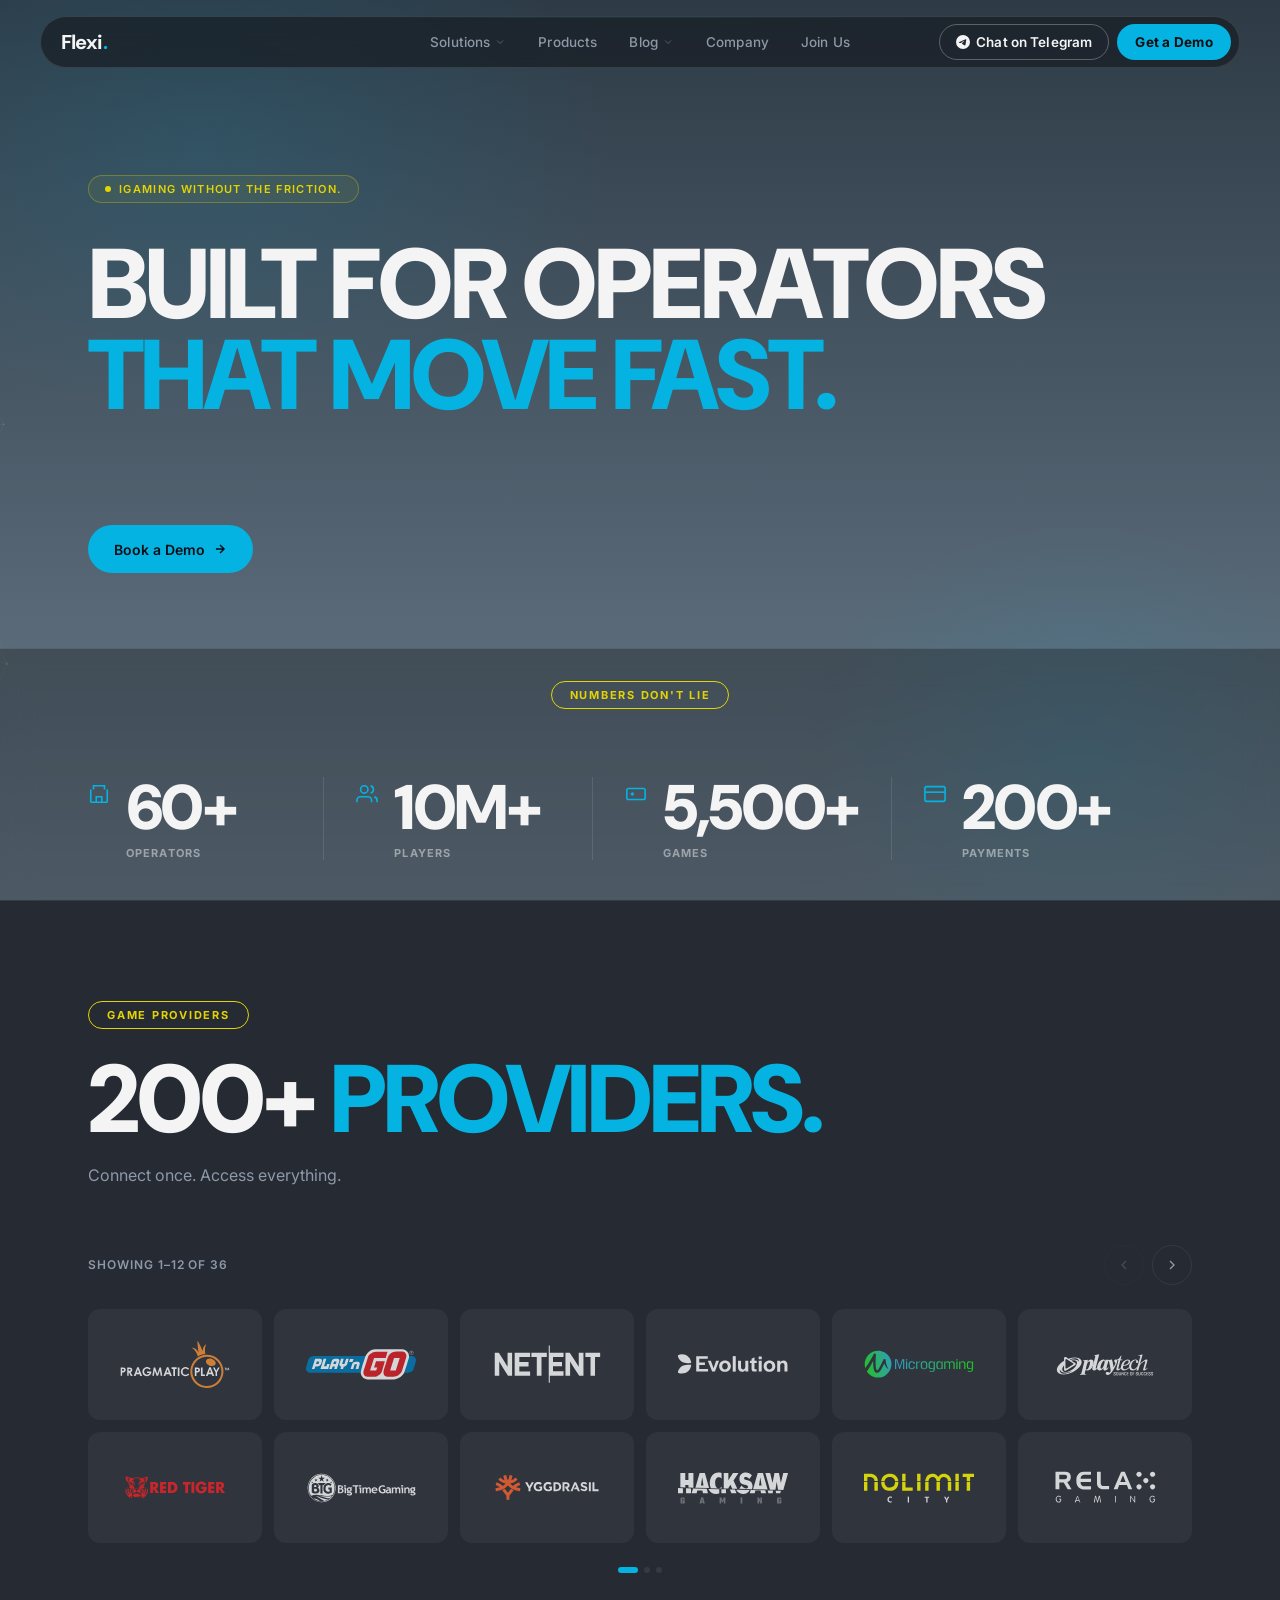
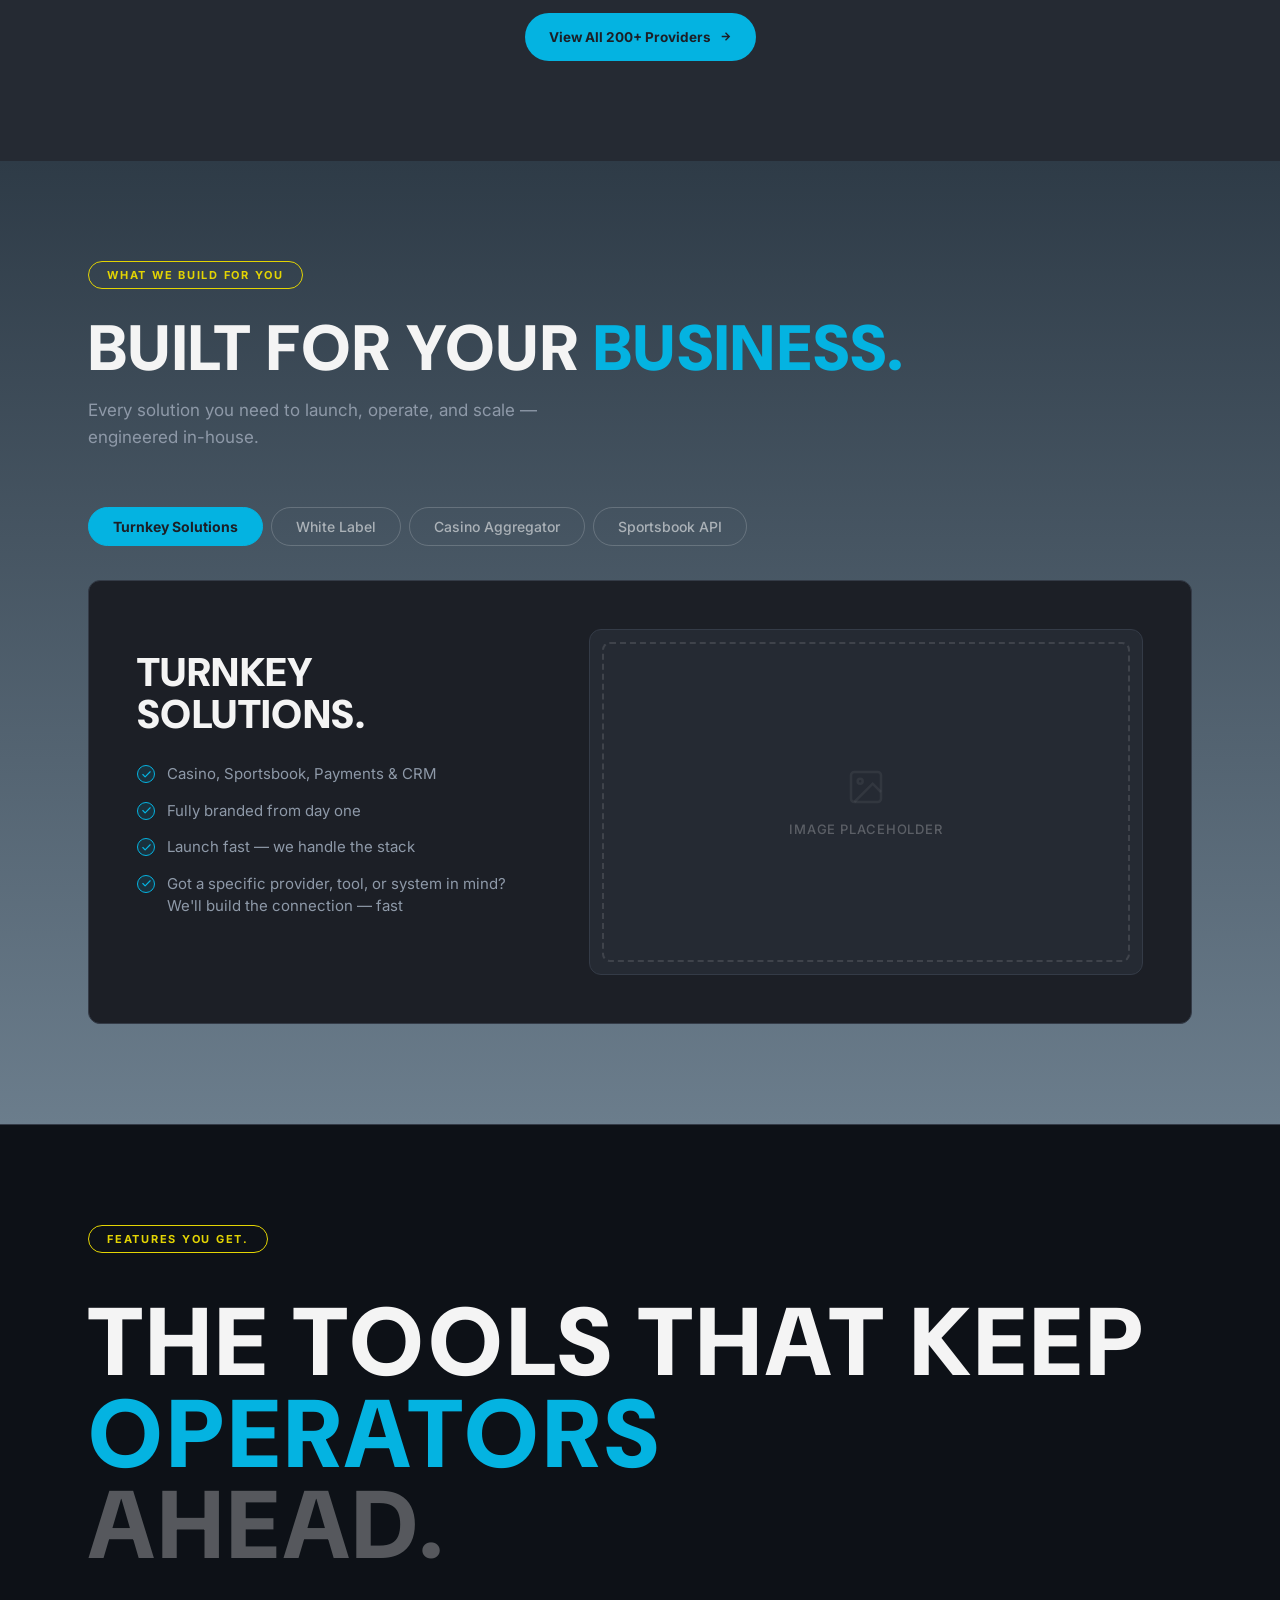
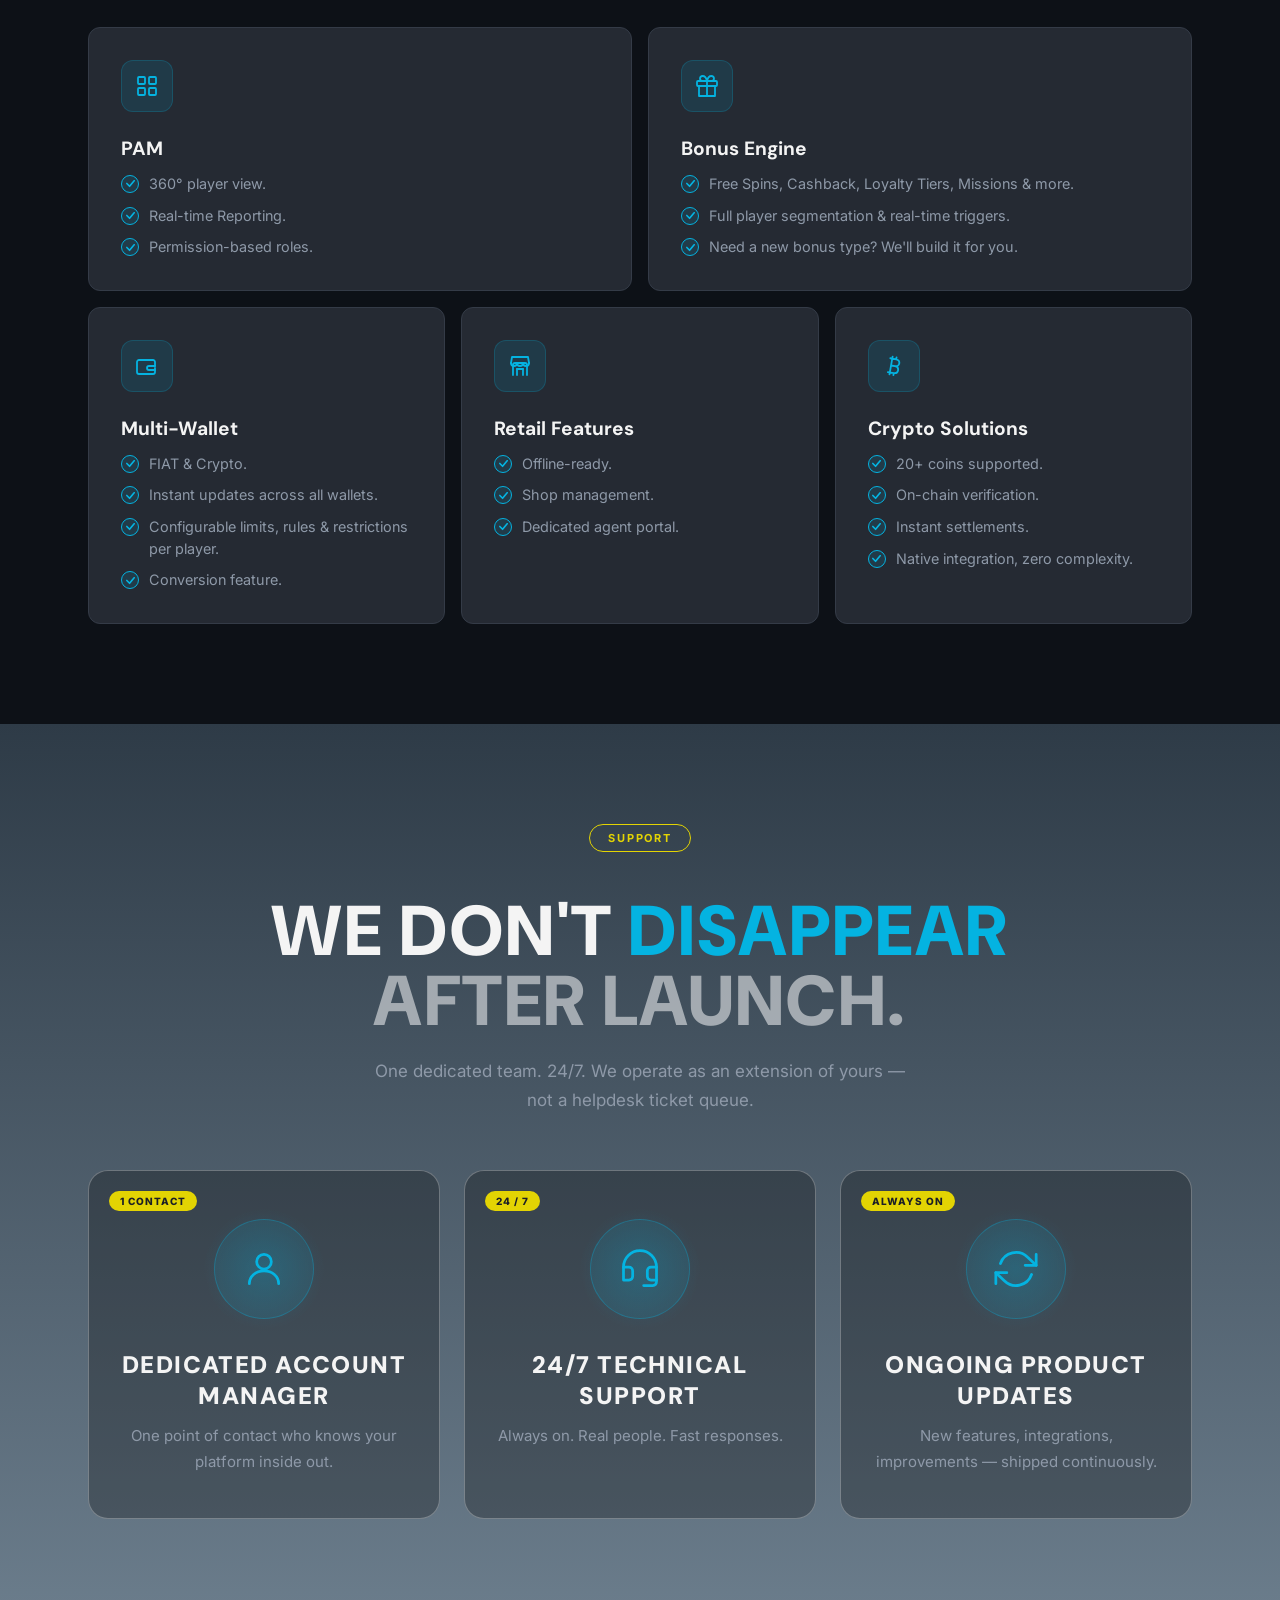
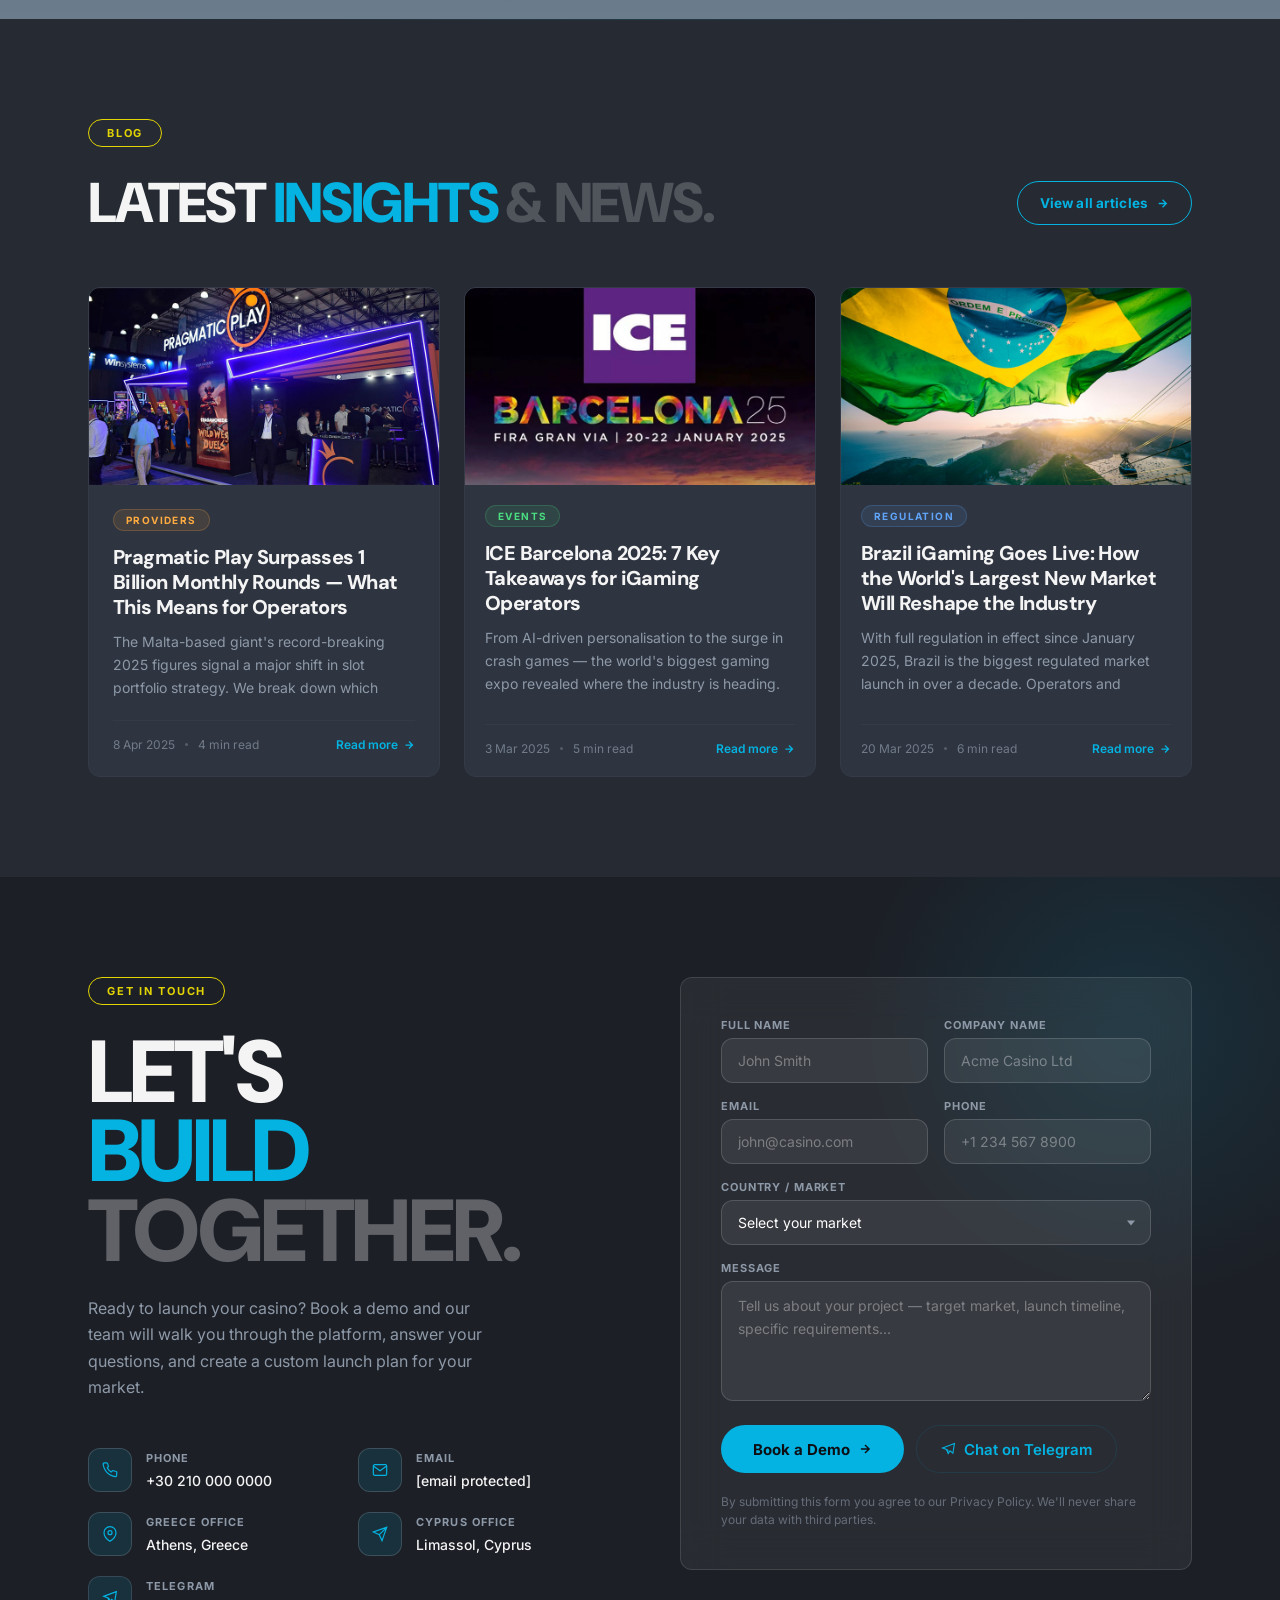
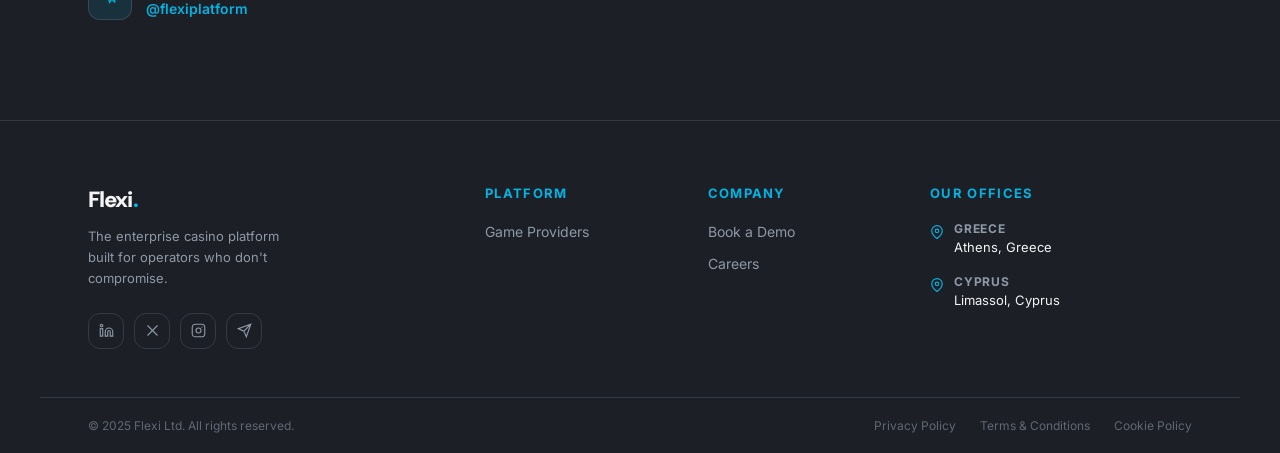
==== commit cc9980a6: "Blog: replace placeholder cards with real iGaming news content and photos Swap all 3 blog cards from" ====
--- a/index.html
+++ b/index.html
@@ -1009,18 +1009,20 @@
 
       <!-- ── Featured card ─────────────────────── -->
       <article class="blog-card blog-card--featured fade-up fade-up-d1">
-        <div class="blog-img-wrap blog-img-placeholder blog-img-placeholder--1" role="img" aria-label="Casino operator looking at real-time analytics dashboard"></div>
+        <div class="blog-img-wrap">
+          <img src="assets/img/blog/blog-slots-pragmatic.jpg" alt="Slot machine screens with casino game titles" loading="lazy" width="800" height="450">
+        </div>
         <div class="blog-card-body">
-          <span class="blog-category">Platform</span>
-          <h3 class="blog-card-title">How Flexi's Bonus Engine Increased Player Retention by 38% in Q1 2025</h3>
-          <p class="blog-card-excerpt">A deep dive into how our rule-based bonus engine helped three operators reduce churn and drive re-engagement — without inflating bonus costs. Real numbers, real operators.</p>
+          <span class="blog-category blog-category--providers">Providers</span>
+          <h3 class="blog-card-title">Pragmatic Play Surpasses 1 Billion Monthly Rounds — What This Means for Operators</h3>
+          <p class="blog-card-excerpt">The Malta-based giant's record-breaking 2025 figures signal a major shift in slot portfolio strategy. We break down which verticals are driving growth and what operators should act on now.</p>
           <div class="blog-card-meta">
             <div class="blog-meta-left">
-              <span class="blog-meta-date">12 May 2025</span>
+              <span class="blog-meta-date">8 Apr 2025</span>
               <span class="blog-meta-dot" aria-hidden="true"></span>
-              <span class="blog-meta-read">5 min read</span>
-            </div>
-            <a href="#" class="blog-read-link" aria-label="Read: How Flexi's Bonus Engine Increased Player Retention">
+              <span class="blog-meta-read">4 min read</span>
+            </div>
+            <a href="#" class="blog-read-link" aria-label="Read: Pragmatic Play Surpasses 1 Billion Monthly Rounds">
               Read more
               <svg width="12" height="12" viewBox="0 0 24 24" fill="none" stroke="currentColor" stroke-width="2.5"><path d="M5 12h14M12 5l7 7-7 7"/></svg>
             </a>
@@ -1033,18 +1035,20 @@
 
         <!-- Compact card 1 -->
         <article class="blog-card blog-card--compact fade-up fade-up-d2">
-          <div class="blog-img-wrap blog-img-placeholder blog-img-placeholder--2" role="img" aria-label="Live sports betting market trends 2025"></div>
+          <div class="blog-img-wrap">
+            <img src="assets/img/blog/blog-ice-barcelona.jpg" alt="Attendees on the floor of ICE Barcelona 2025 gaming expo" loading="lazy" width="800" height="450">
+          </div>
           <div class="blog-card-body">
-            <span class="blog-category blog-category--industry">Industry</span>
-            <h3 class="blog-card-title">The 5 Biggest Shifts in the iGaming Market for 2025</h3>
-            <p class="blog-card-excerpt">Regulation, consolidation, and the rise of crypto — what every operator needs to watch this year.</p>
+            <span class="blog-category blog-category--events">Events</span>
+            <h3 class="blog-card-title">ICE Barcelona 2025: 7 Key Takeaways for iGaming Operators</h3>
+            <p class="blog-card-excerpt">From AI-driven personalisation to the surge in crash games — the world's biggest gaming expo revealed where the industry is heading. Here's what matters for your roadmap.</p>
             <div class="blog-card-meta">
               <div class="blog-meta-left">
-                <span class="blog-meta-date">28 Apr 2025</span>
+                <span class="blog-meta-date">3 Mar 2025</span>
                 <span class="blog-meta-dot" aria-hidden="true"></span>
-                <span class="blog-meta-read">4 min read</span>
+                <span class="blog-meta-read">5 min read</span>
               </div>
-              <a href="#" class="blog-read-link" aria-label="Read: The 5 Biggest Shifts in the iGaming Market for 2025">
+              <a href="#" class="blog-read-link" aria-label="Read: ICE Barcelona 2025 Key Takeaways for iGaming Operators">
                 Read more
                 <svg width="12" height="12" viewBox="0 0 24 24" fill="none" stroke="currentColor" stroke-width="2.5"><path d="M5 12h14M12 5l7 7-7 7"/></svg>
               </a>
@@ -1054,18 +1058,20 @@
 
         <!-- Compact card 2 -->
         <article class="blog-card blog-card--compact fade-up fade-up-d3">
-          <div class="blog-img-wrap blog-img-placeholder blog-img-placeholder--3" role="img" aria-label="Team discussion about product roadmap"></div>
+          <div class="blog-img-wrap">
+            <img src="assets/img/blog/blog-brazil-igaming.jpg" alt="Brazilian skyline representing the newly regulated iGaming market" loading="lazy" width="800" height="450">
+          </div>
           <div class="blog-card-body">
-            <span class="blog-category blog-category--linkedin">LinkedIn</span>
-            <h3 class="blog-card-title">Why "Fast to Market" Is the Only Competitive Advantage That Matters Right Now</h3>
-            <p class="blog-card-excerpt">Speed is no longer a nice-to-have. In a saturated market, the operators who launch first define the category.</p>
+            <span class="blog-category blog-category--regulation">Regulation</span>
+            <h3 class="blog-card-title">Brazil iGaming Goes Live: How the World's Largest New Market Will Reshape the Industry</h3>
+            <p class="blog-card-excerpt">With full regulation in effect since January 2025, Brazil is the biggest regulated market launch in over a decade. Operators and suppliers are racing to get licensed — here's what you need to know.</p>
             <div class="blog-card-meta">
               <div class="blog-meta-left">
-                <span class="blog-meta-date">15 Apr 2025</span>
+                <span class="blog-meta-date">20 Mar 2025</span>
                 <span class="blog-meta-dot" aria-hidden="true"></span>
-                <span class="blog-meta-read">3 min read</span>
+                <span class="blog-meta-read">6 min read</span>
               </div>
-              <a href="#" class="blog-read-link" aria-label="Read: Why Fast to Market Is the Only Competitive Advantage">
+              <a href="#" class="blog-read-link" aria-label="Read: Brazil iGaming Goes Live — World's Largest New Market">
                 Read more
                 <svg width="12" height="12" viewBox="0 0 24 24" fill="none" stroke="currentColor" stroke-width="2.5"><path d="M5 12h14M12 5l7 7-7 7"/></svg>
               </a>
--- a/assets/css/index.css
+++ b/assets/css/index.css
@@ -2547,8 +2547,11 @@
   margin-bottom: 14px;
   width: fit-content;
 }
-.blog-category--industry { color: #60C8FF; background: rgba(96,200,255,0.1); border-color: rgba(96,200,255,0.2); }
-.blog-category--linkedin  { color: #A78BFA; background: rgba(167,139,250,0.1); border-color: rgba(167,139,250,0.2); }
+.blog-category--industry   { color: #60C8FF; background: rgba(96,200,255,0.1);  border-color: rgba(96,200,255,0.2);  }
+.blog-category--linkedin   { color: #A78BFA; background: rgba(167,139,250,0.1); border-color: rgba(167,139,250,0.2); }
+.blog-category--providers  { color: #FFAB40; background: rgba(255,171,64,0.1);  border-color: rgba(255,171,64,0.2);  }
+.blog-category--events     { color: #4ADE80; background: rgba(74,222,128,0.1);  border-color: rgba(74,222,128,0.2);  }
+.blog-category--regulation { color: #60A5FA; background: rgba(96,165,250,0.1);  border-color: rgba(96,165,250,0.2);  }
 
 .blog-card-title {
   font-family: var(--font-head);
@@ -2566,10 +2569,8 @@
   line-height: 1.65;
   flex: 1;
   margin-bottom: 20px;
-  display: -webkit-box;
-  -webkit-line-clamp: 3;
-  -webkit-box-orient: vertical;
   overflow: hidden;
+  max-height: 70px; /* ~3 lines, no ellipsis */
 }
 
 /* Meta row */
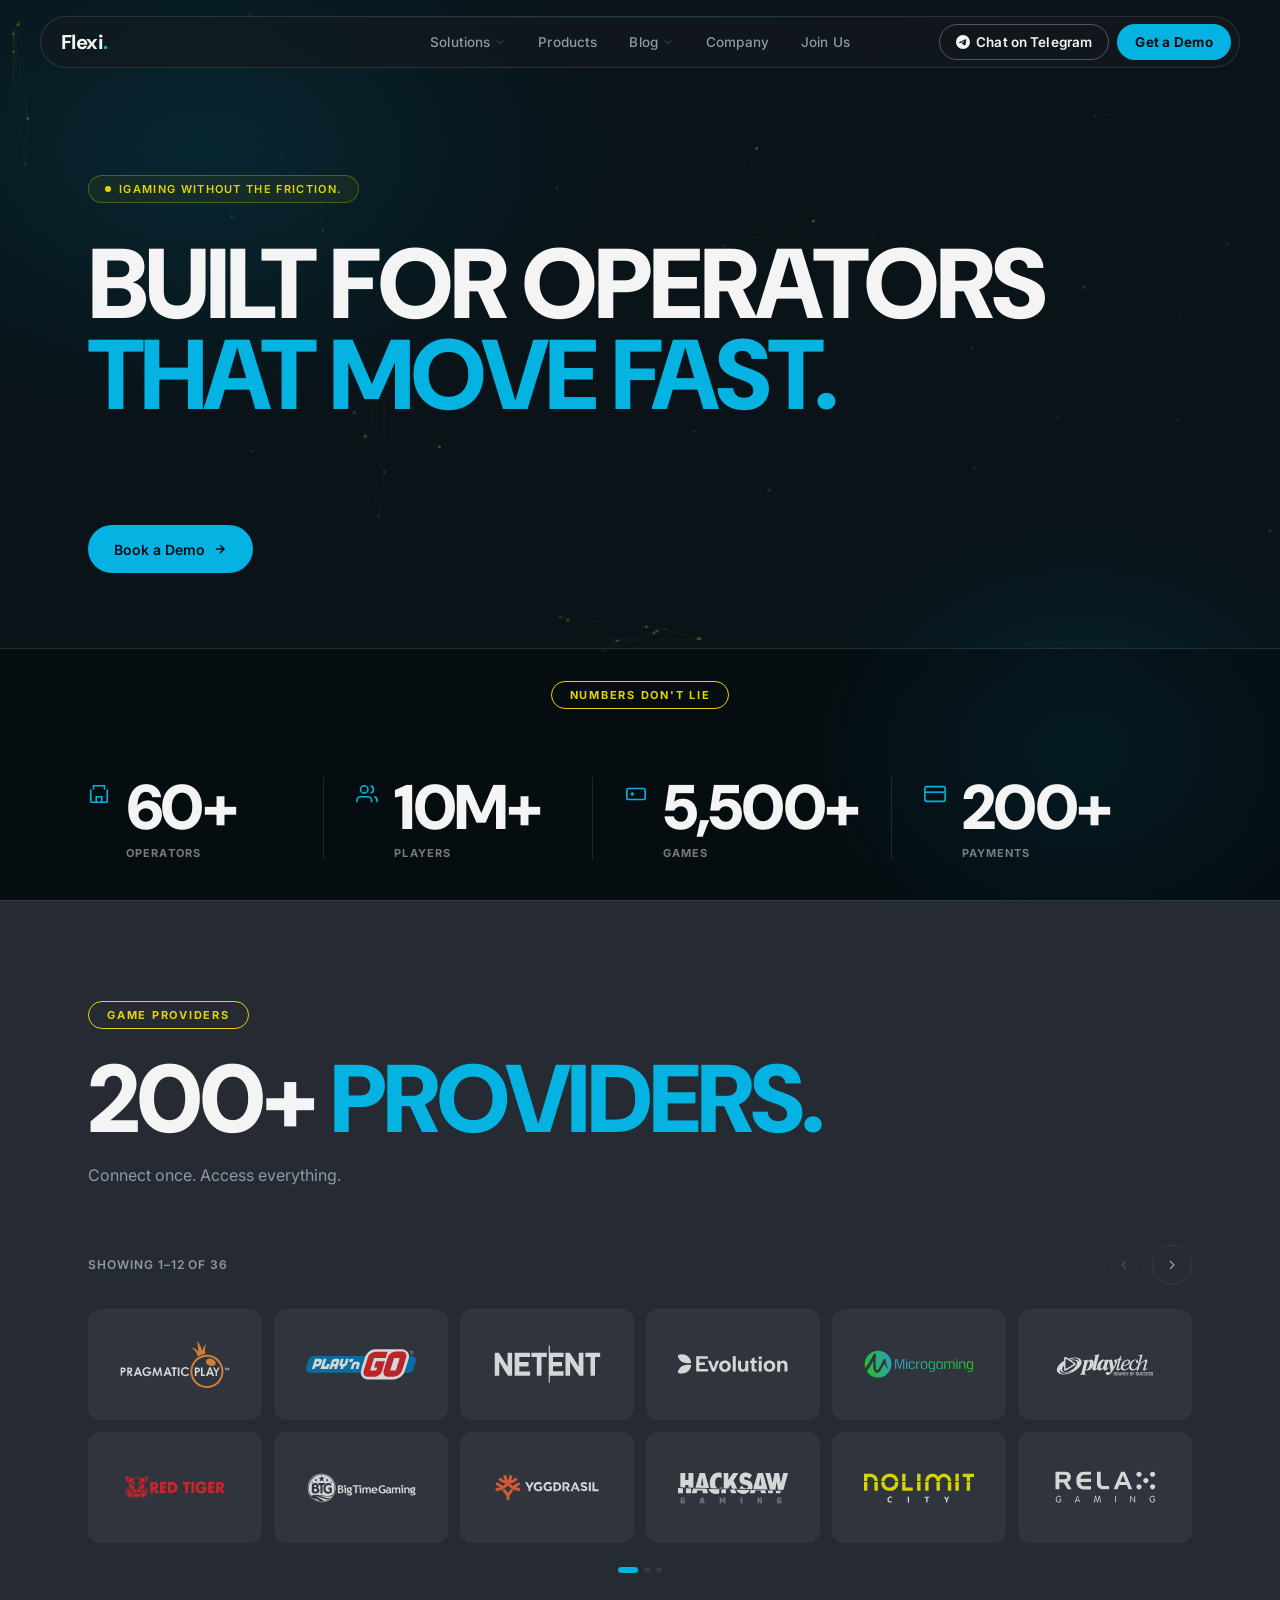
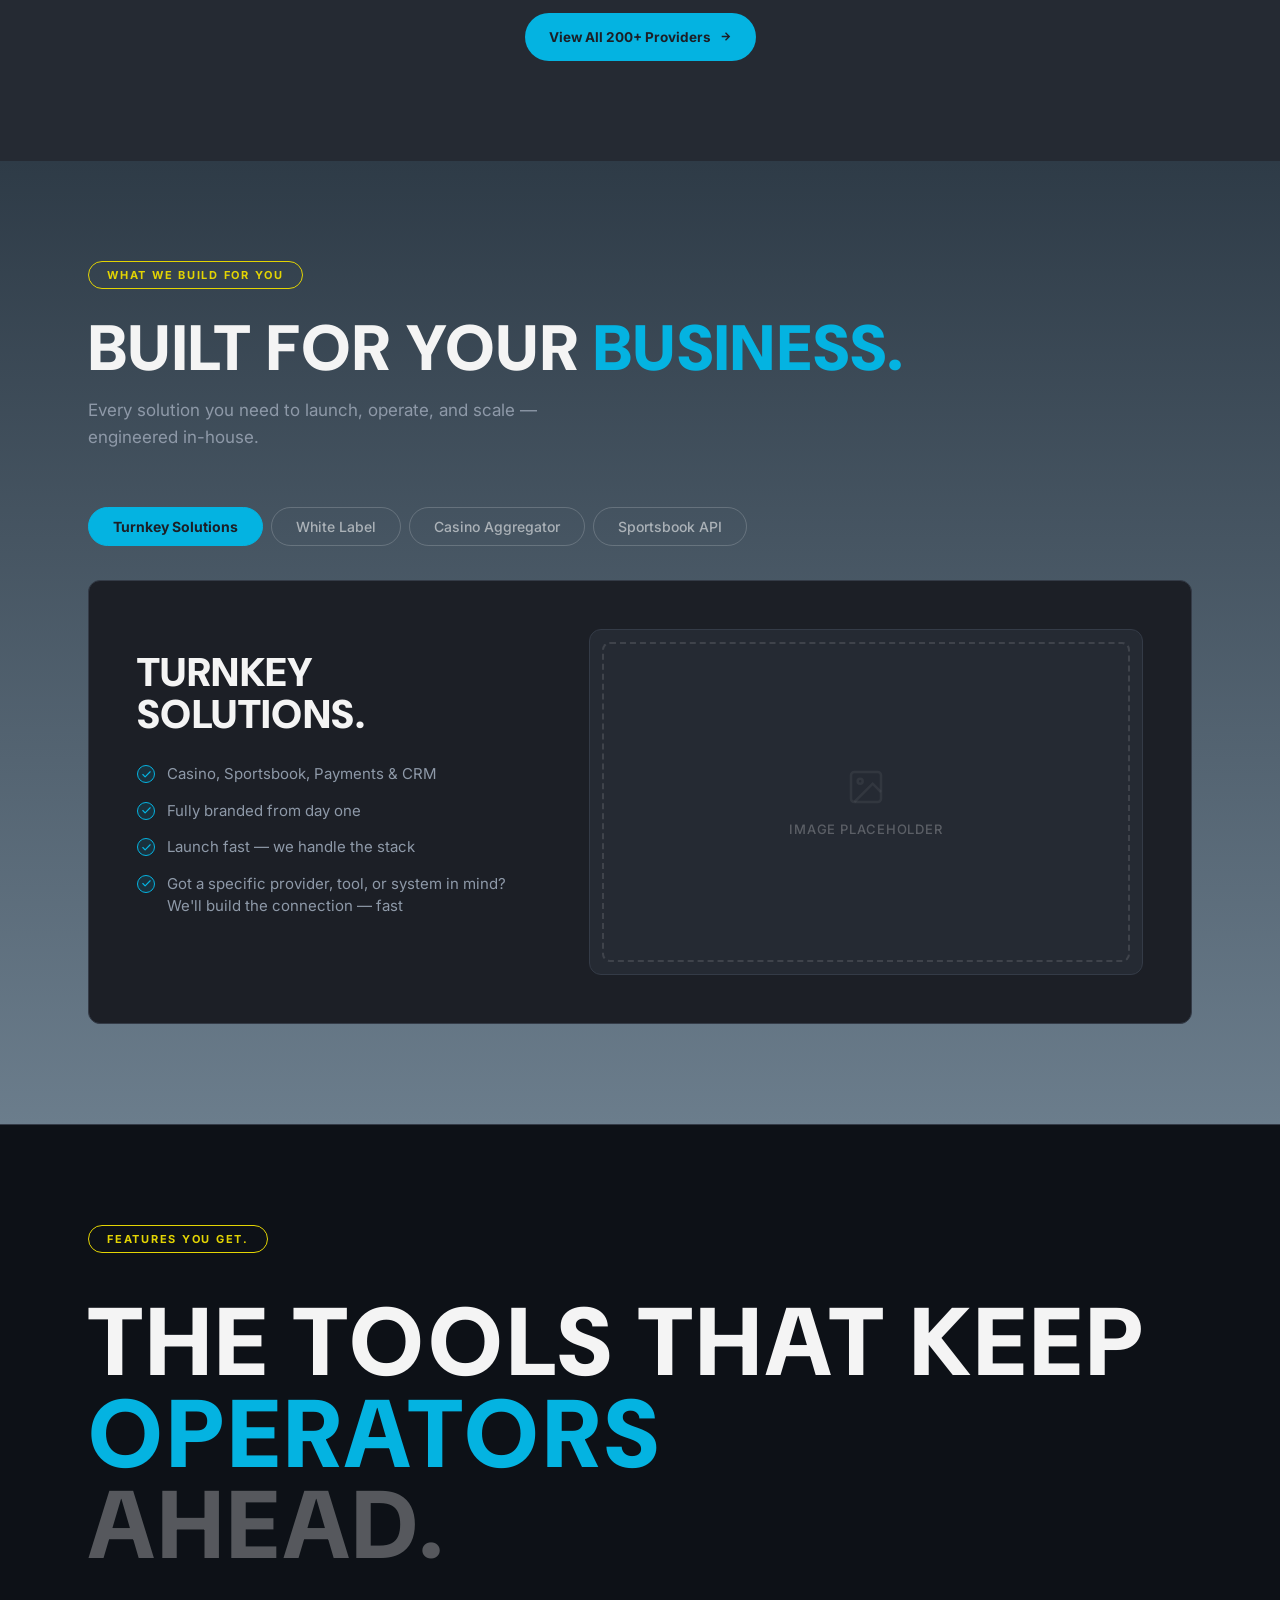
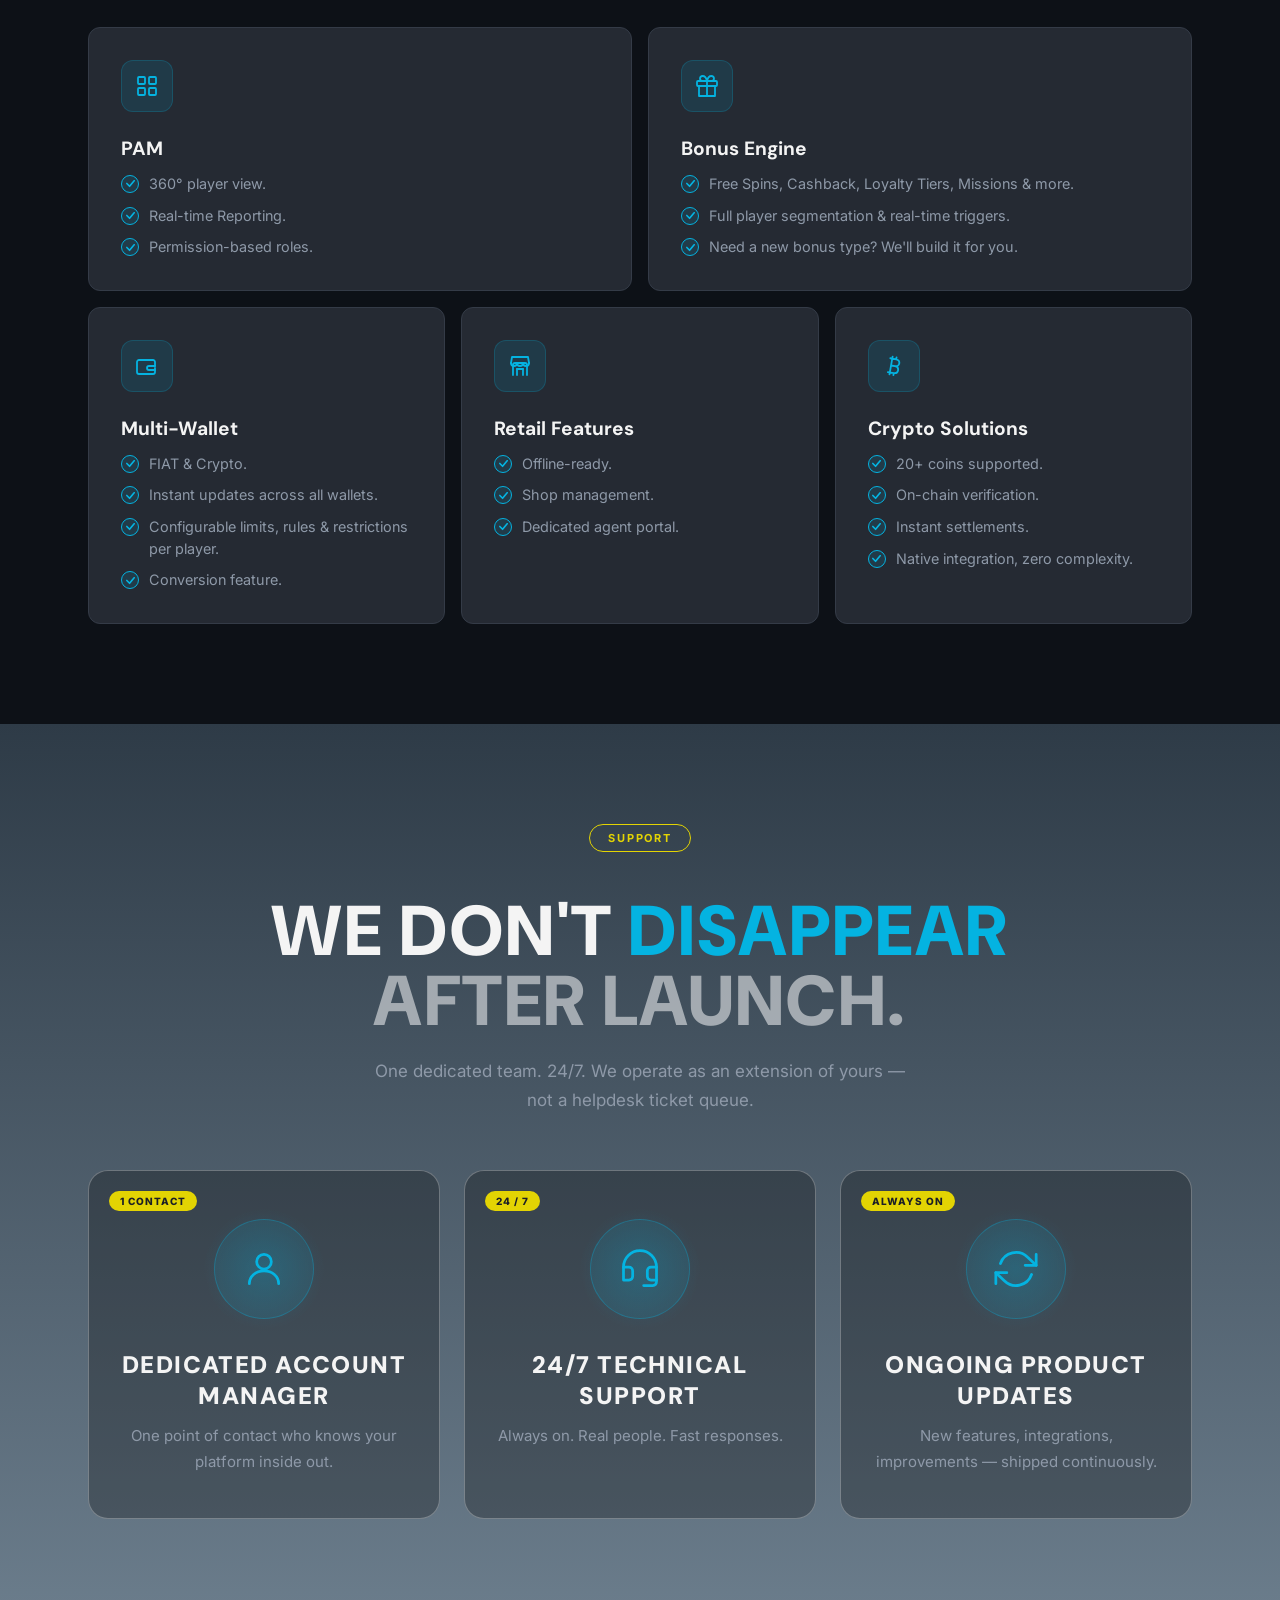
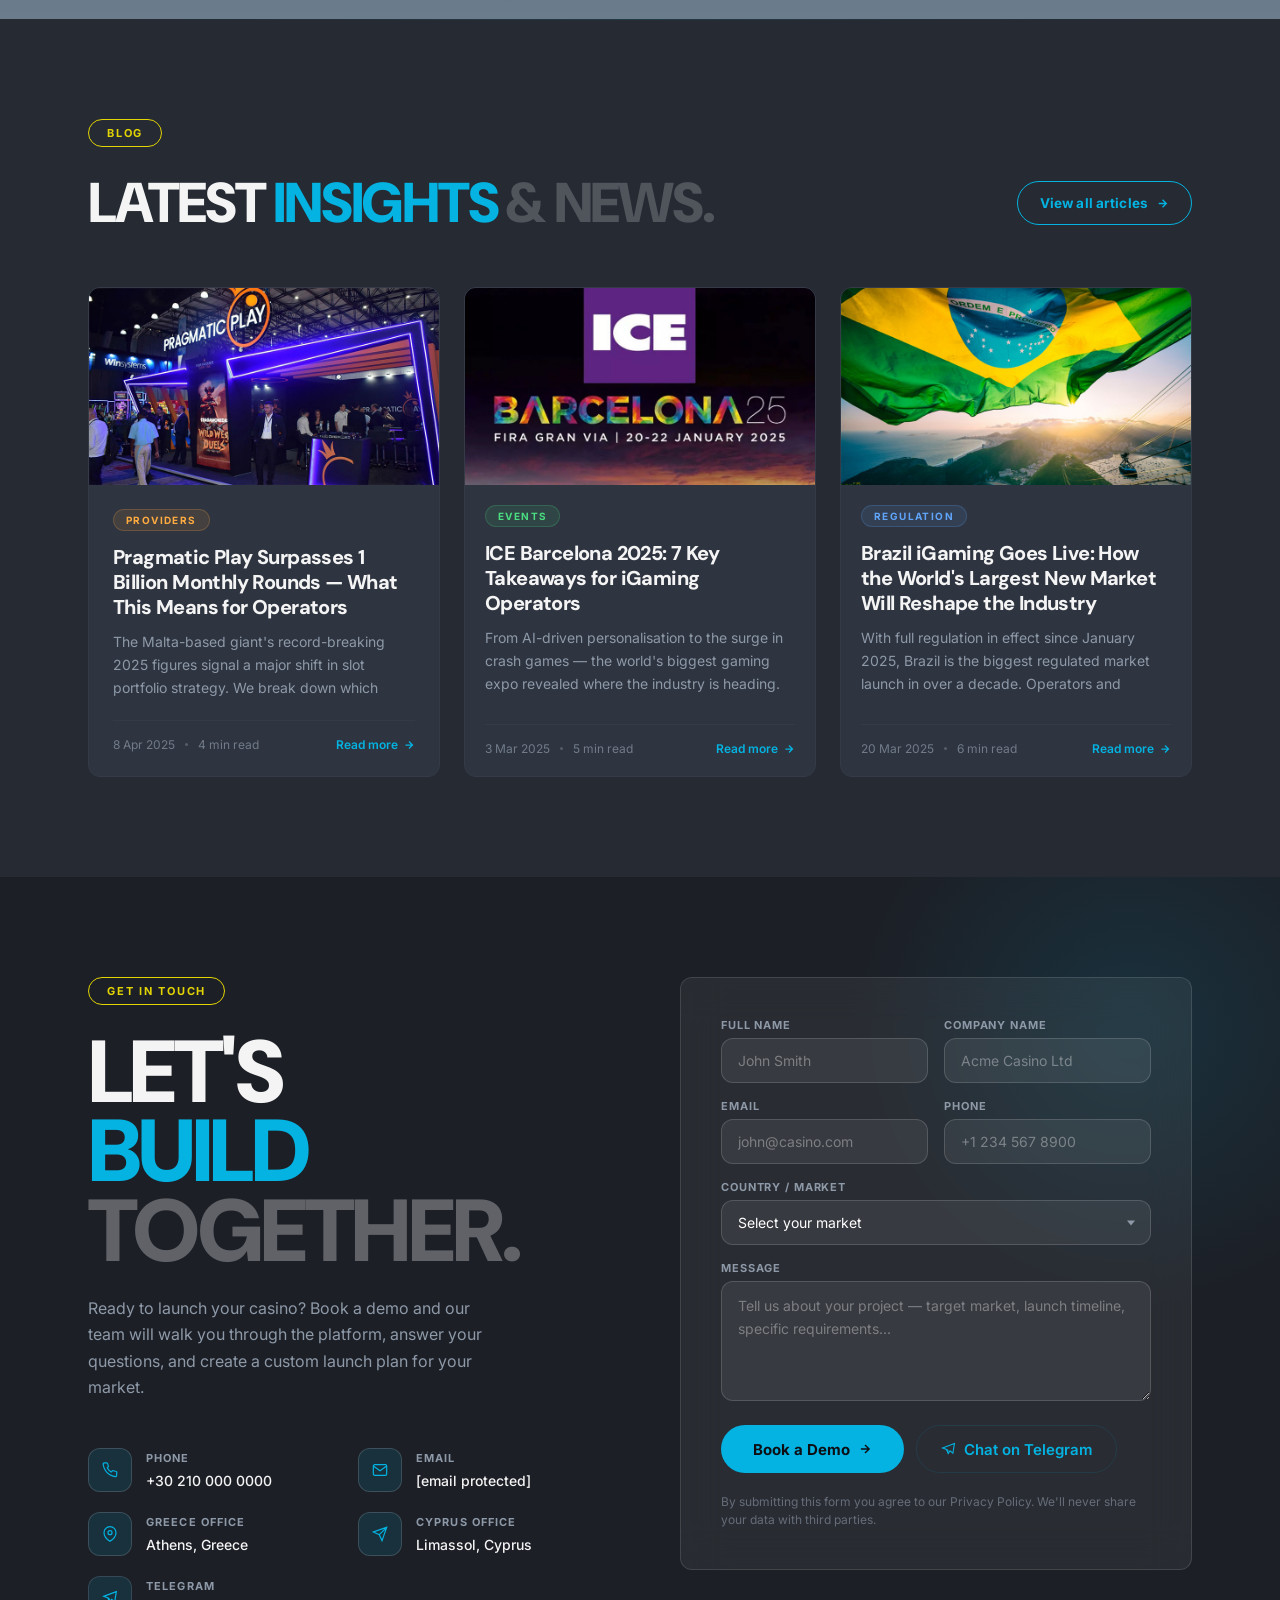
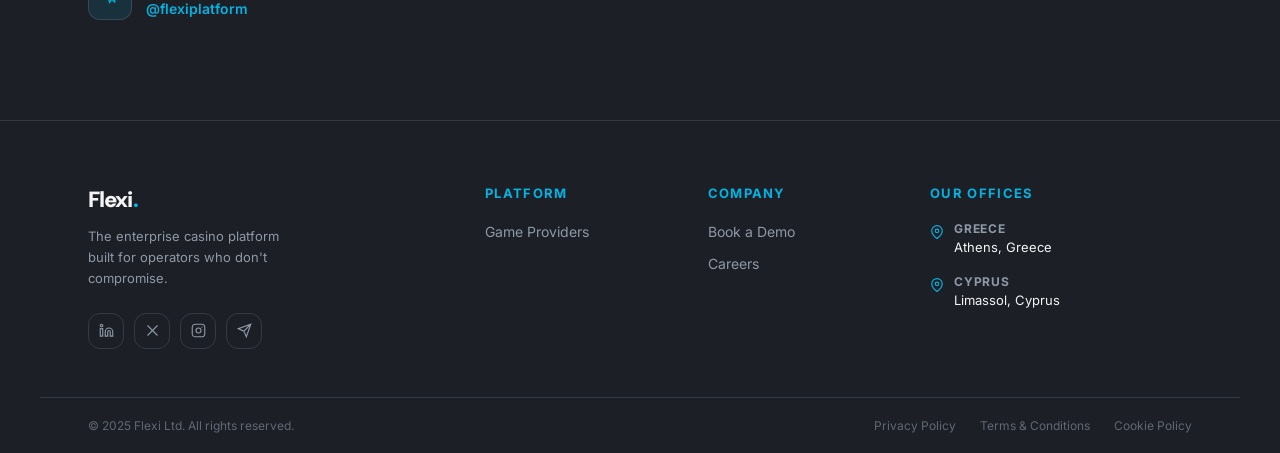
==== commit f9edd14f: "Hero: add ping-pong background video loop - Add hero-video.mp4 as full-cover background video (z-ind" ====
--- a/index.html
+++ b/index.html
@@ -95,6 +95,9 @@
      HERO — "The Statement"
 ═══════════════════════════════════════════════ -->
 <section class="hero" id="home">
+  <video class="hero-video" autoplay muted playsinline aria-hidden="true">
+    <source src="assets/videos/hero-video.mp4" type="video/mp4">
+  </video>
   <canvas class="hero-canvas" id="heroCanvas" aria-hidden="true"></canvas>
   <div class="hero-glow-1" aria-hidden="true"></div>
   <div class="hero-glow-2" aria-hidden="true"></div>
@@ -812,6 +815,41 @@
 })();
 </script>
 
+<script>
+/* Hero video — ping-pong loop (forward → backward → forward …)
+   Uses the 'seeked' event to chain seeks one-at-a-time so the
+   browser can render each frame before we request the next step. */
+(function initHeroVideoPingPong() {
+  var video = document.querySelector('.hero-video');
+  if (!video) return;
+
+  if (window.matchMedia('(prefers-reduced-motion: reduce)').matches) {
+    video.loop = true;
+    return;
+  }
+
+  var STEP = 1 / 30; /* one frame at ~30 fps */
+  var reversing = false;
+
+  video.addEventListener('seeked', function () {
+    if (!reversing) return;
+    if (video.currentTime < 0.1) {
+      reversing = false;
+      video.play().catch(function () {});
+    } else {
+      video.currentTime = Math.max(0, video.currentTime - STEP);
+    }
+  });
+
+  video.addEventListener('ended', function () {
+    if (reversing) return;
+    reversing = true;
+    /* first step back — this triggers 'seeked' which chains the rest */
+    video.currentTime = Math.max(0, (video.duration || video.currentTime) - STEP);
+  });
+})();
+</script>
+
 <!-- ═══════════════════════════════════════════════
      FEATURES YOU GET
 ═══════════════════════════════════════════════ -->
--- a/assets/css/index.css
+++ b/assets/css/index.css
@@ -10,11 +10,32 @@
    ================================================================= */
 .hero {
   position: relative;
-  background: linear-gradient(180deg, #2E3B47 0%, #6B7D8C 100%);
+  background: #0c161b;
   display: flex;
   flex-direction: column;
   min-height: 100vh;
   overflow: hidden;
+}
+
+/* Dark overlay on top of video so text stays readable */
+.hero::before {
+  content: '';
+  position: absolute;
+  inset: 0;
+  background: rgba(8, 18, 24, 0.58);
+  z-index: 1;
+  pointer-events: none;
+}
+
+/* Background video */
+.hero-video {
+  position: absolute;
+  inset: 0;
+  width: 100%;
+  height: 100%;
+  object-fit: cover;
+  z-index: 0;
+  pointer-events: none;
 }
 
 /* Canvas network background */
@@ -24,7 +45,8 @@
   width: 100%;
   height: 100%;
   pointer-events: none;
-  opacity: 0.55;
+  opacity: 0.35;
+  z-index: 2;
 }
 
 /* Glow orbs */
@@ -35,6 +57,7 @@
   background: radial-gradient(ellipse, var(--accent-dim) 0%, transparent 65%);
   top: -150px; left: -250px;
   pointer-events: none;
+  z-index: 2;
 }
 .hero-glow-2 {
   position: absolute;
@@ -43,6 +66,7 @@
   background: radial-gradient(ellipse, var(--accent-dim) 0%, transparent 65%);
   bottom: -100px; right: -100px;
   pointer-events: none;
+  z-index: 2;
 }
 
 .hero-inner {
@@ -55,12 +79,13 @@
   flex-direction: column;
   justify-content: center;
   padding: 140px 48px 40px;
+  z-index: 3;
 }
 
 /* Numbers bar — bottom of hero */
 .hero-numbers-bar {
   position: relative;
-  z-index: 2;
+  z-index: 4;
   border-top: 1px solid rgba(255,255,255,0.12);
   background: rgba(0,0,0,0.28);
   backdrop-filter: blur(16px);
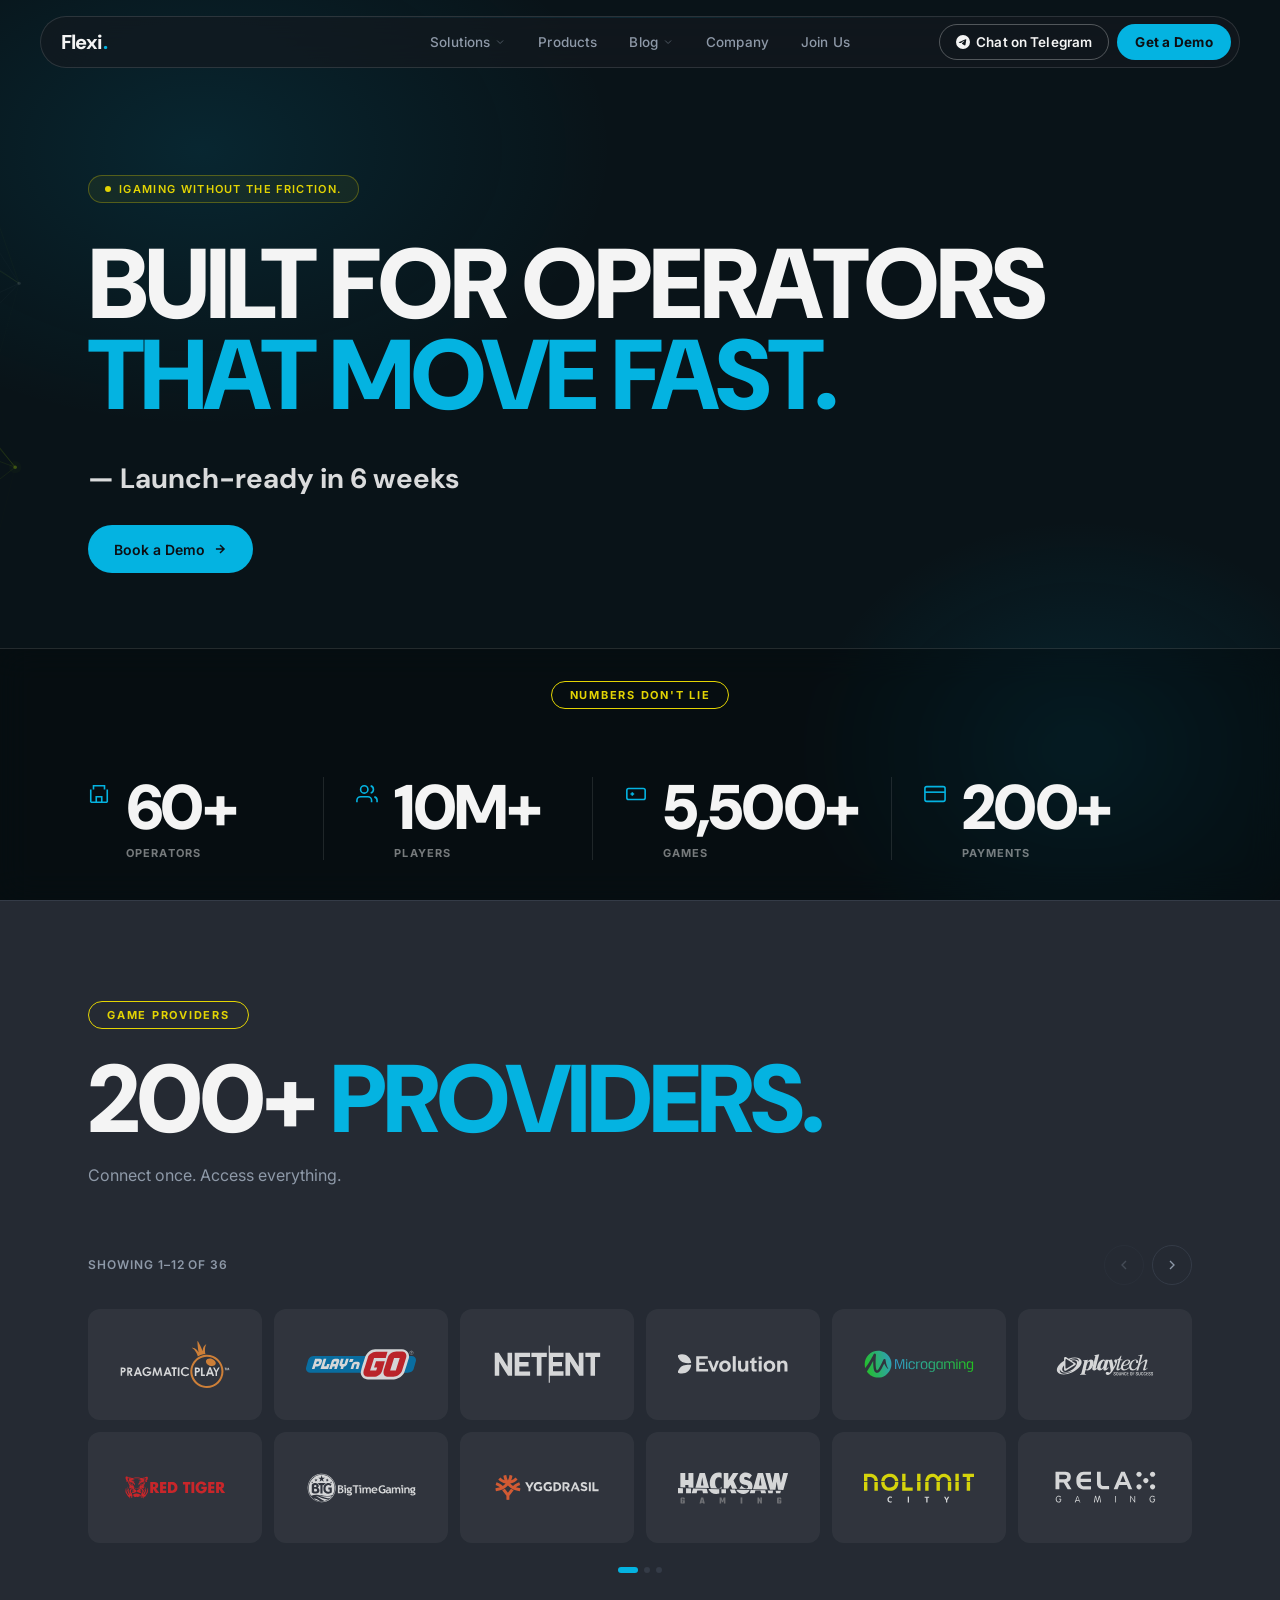
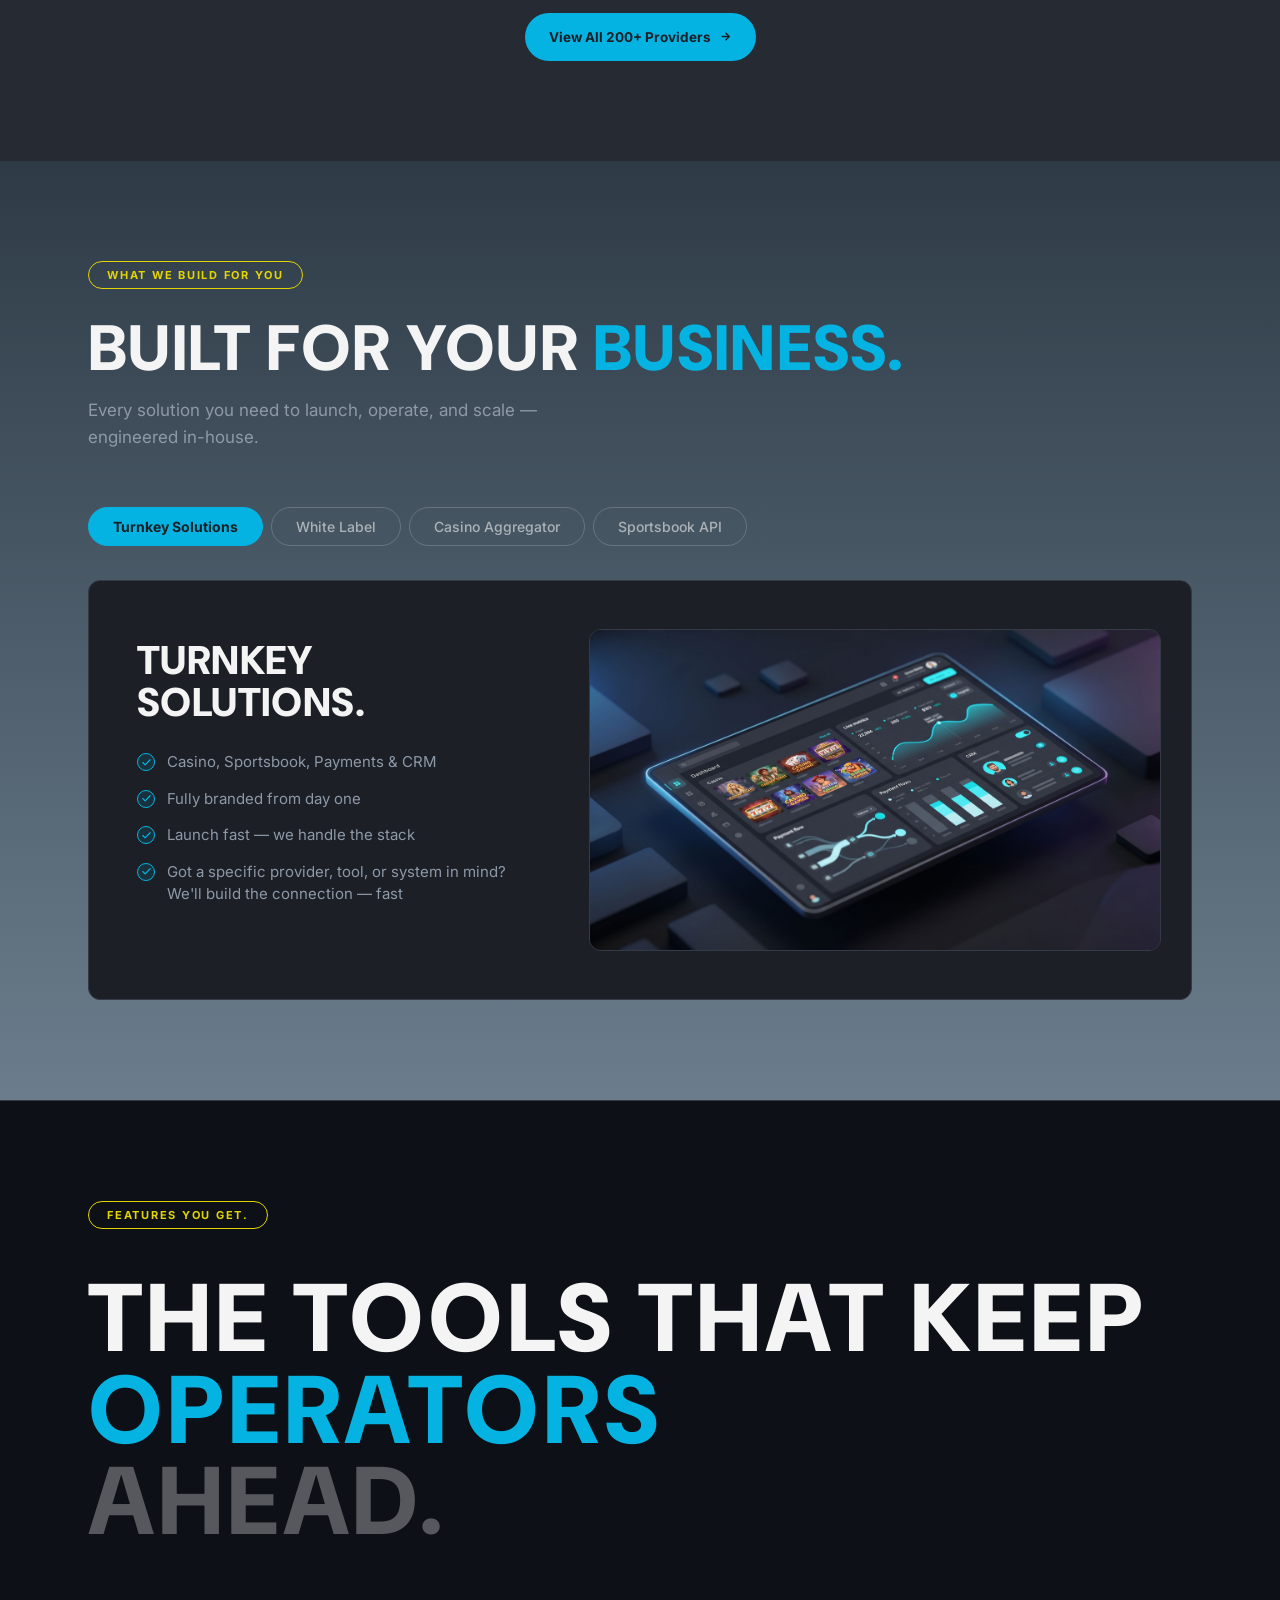
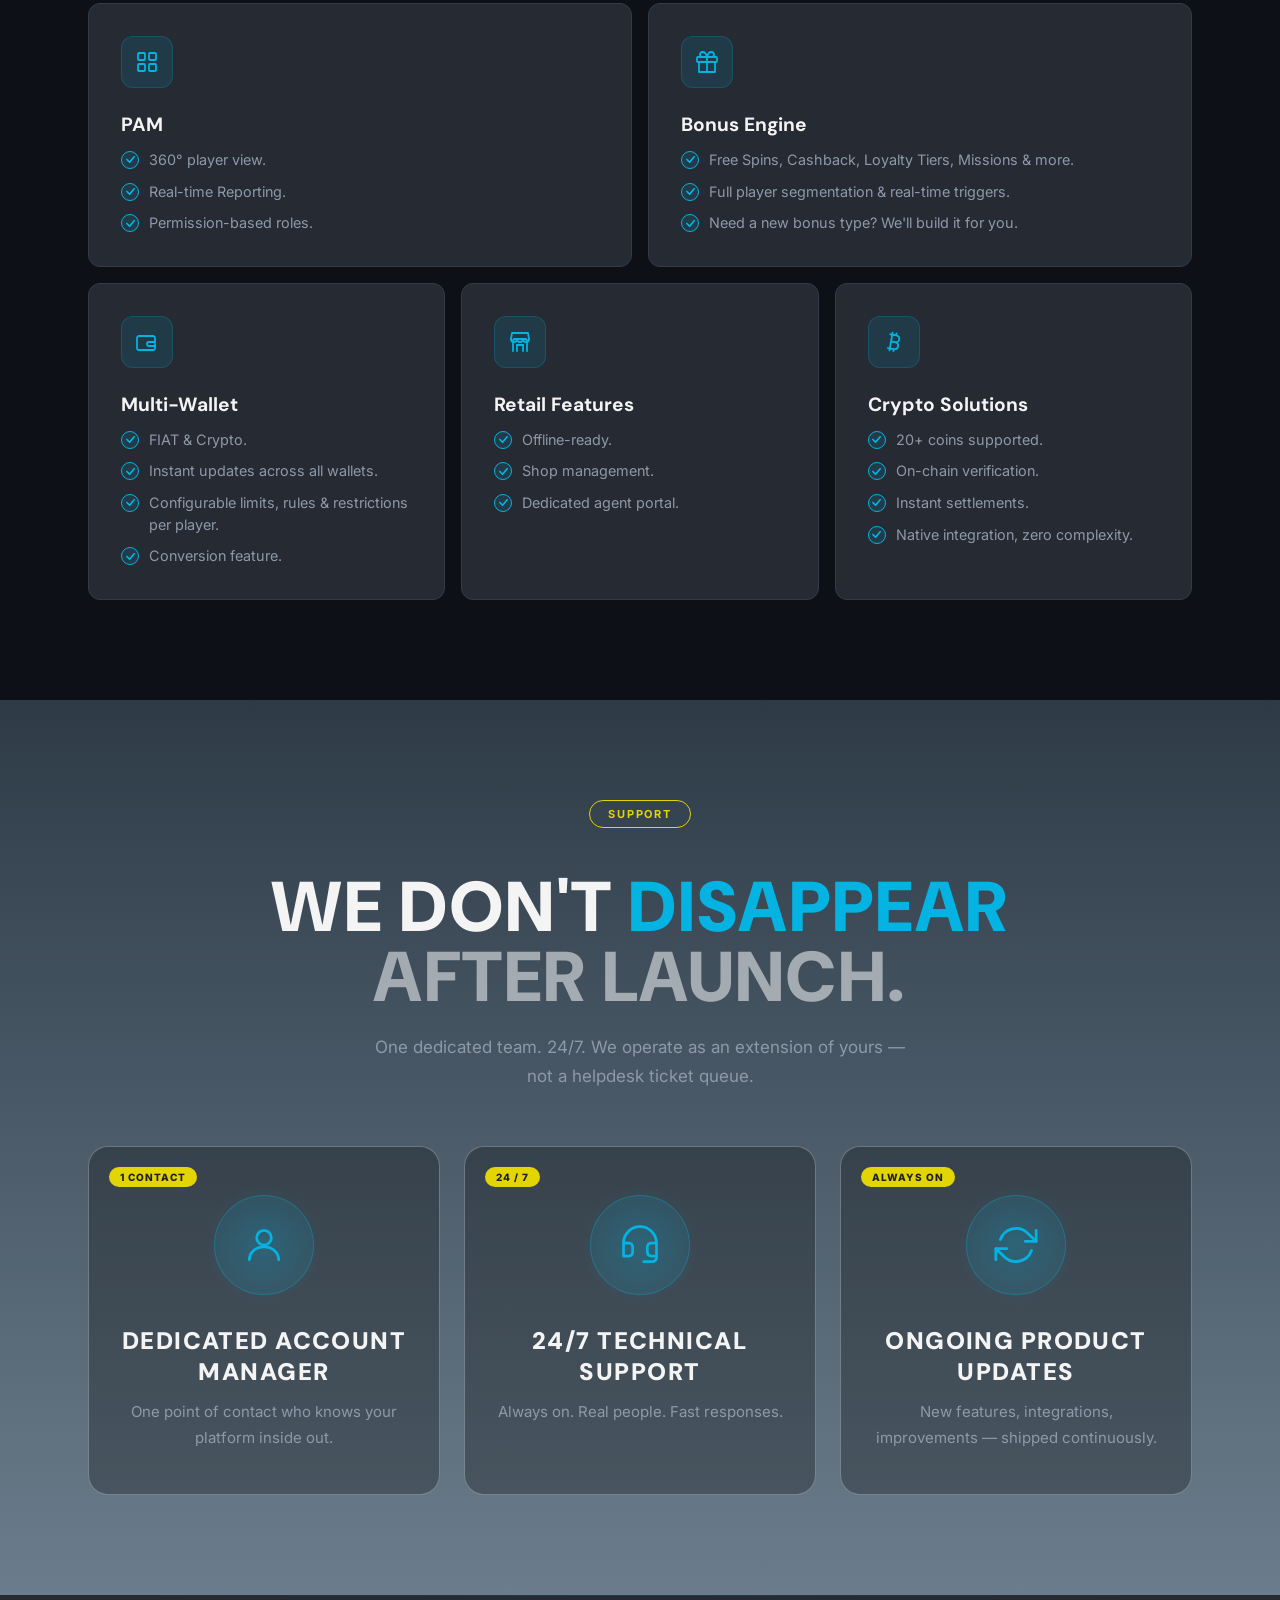
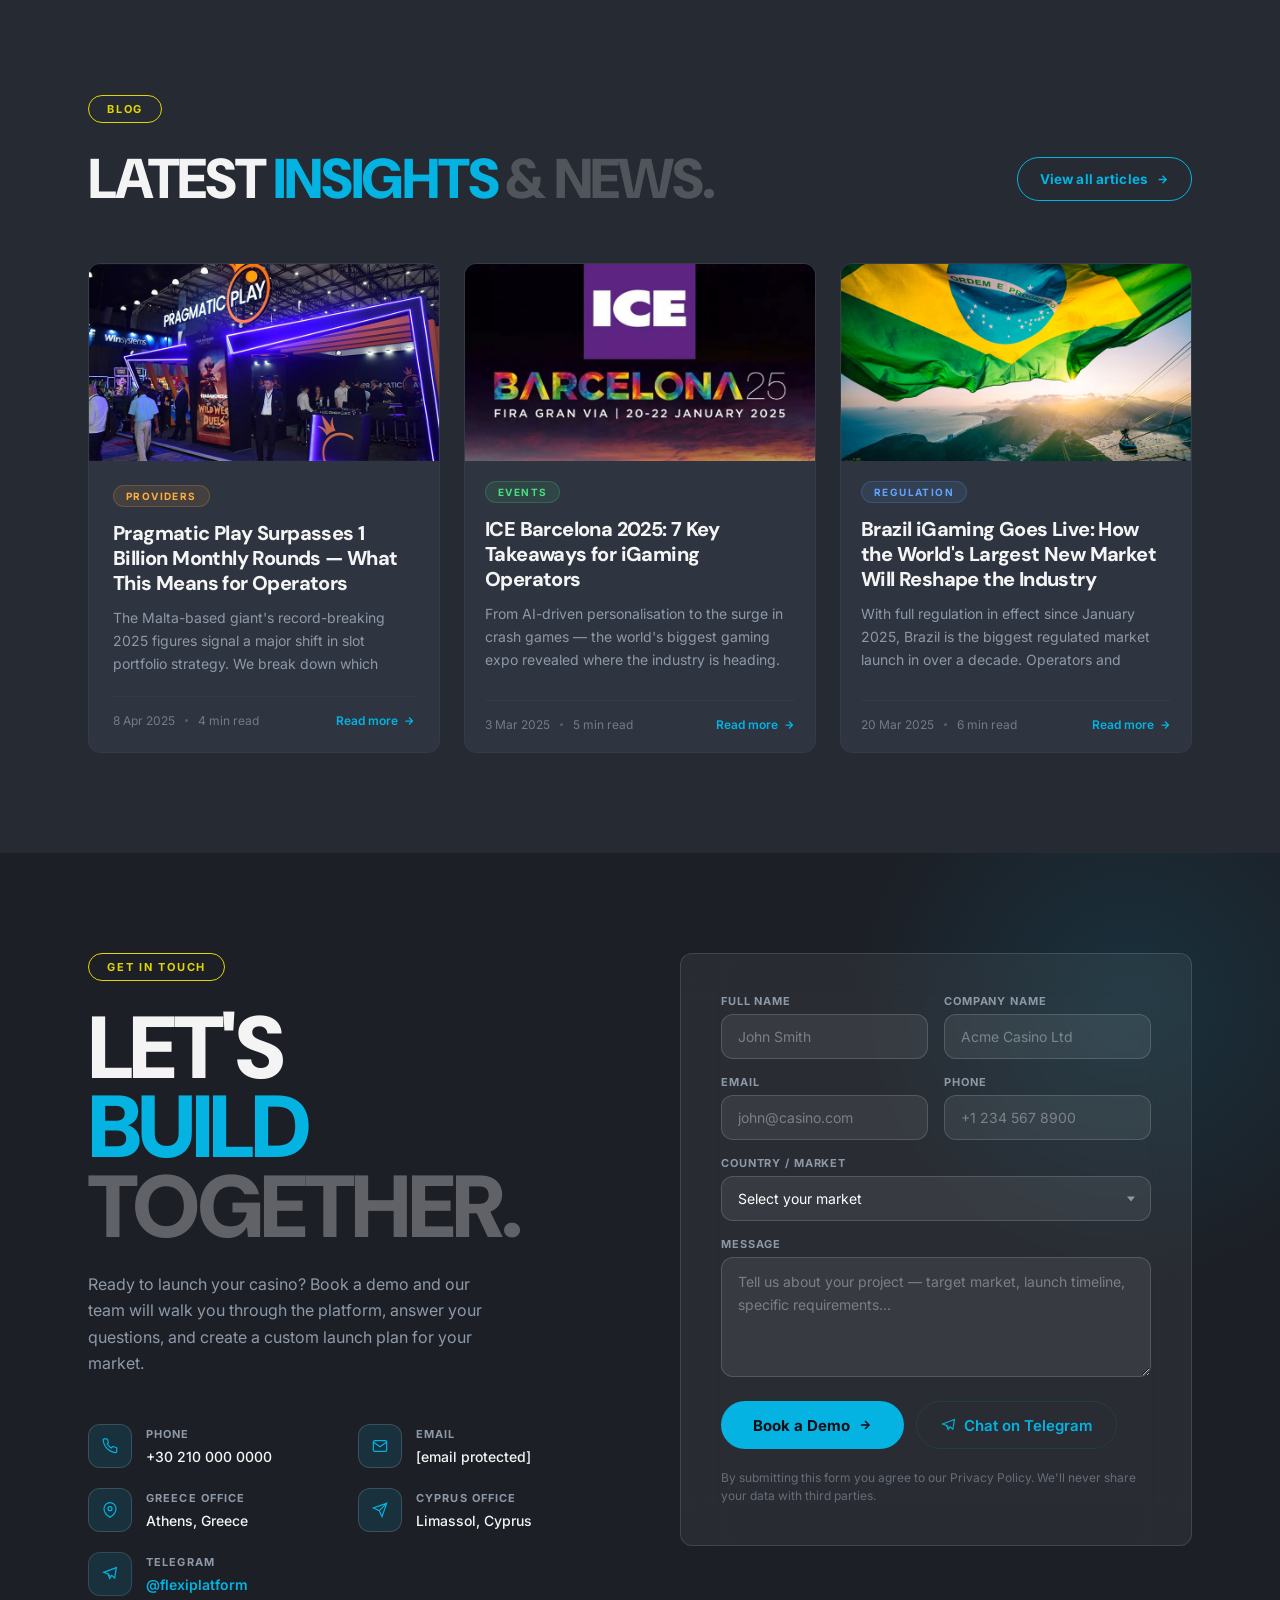
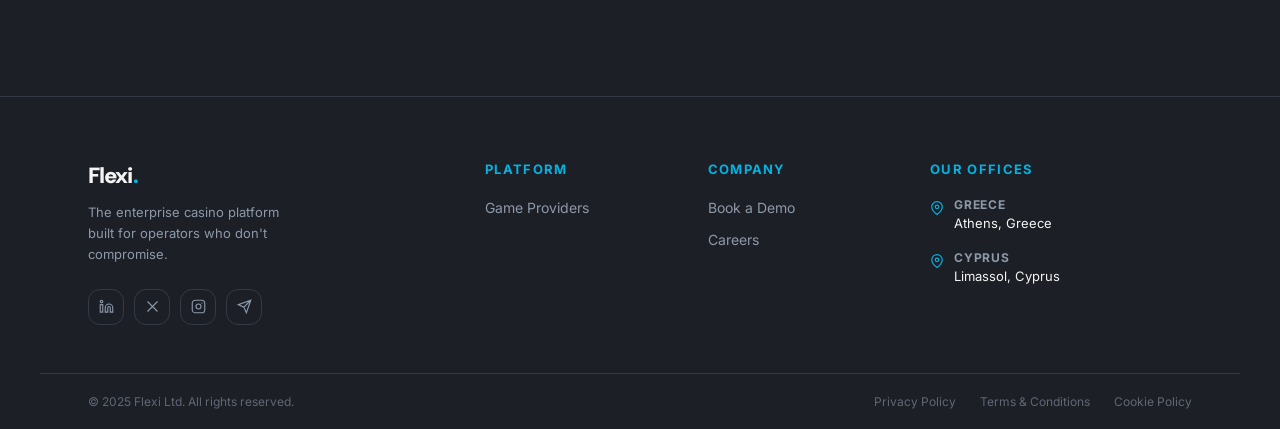
==== commit b66e5cfe: "Solutions: replace placeholders with real images, set 16:9 aspect ratio - Add 4 solution images (tur" ====
--- a/index.html
+++ b/index.html
@@ -529,10 +529,7 @@
           </ul>
         </div>
         <div class="sol-visual">
-          <div class="sol-placeholder">
-            <svg width="40" height="40" viewBox="0 0 24 24" fill="none" stroke="currentColor" stroke-width="1.5"><rect x="3" y="3" width="18" height="18" rx="2"/><circle cx="8.5" cy="8.5" r="1.5"/><path d="M21 15l-5-5L5 21"/></svg>
-            <span>Image Placeholder</span>
-          </div>
+          <img src="assets/img/sol-turnkey.jpg" alt="Turnkey Solutions platform dashboard" class="sol-img">
         </div>
       </div>
 
@@ -548,10 +545,7 @@
           </ul>
         </div>
         <div class="sol-visual">
-          <div class="sol-placeholder">
-            <svg width="40" height="40" viewBox="0 0 24 24" fill="none" stroke="currentColor" stroke-width="1.5"><rect x="3" y="3" width="18" height="18" rx="2"/><circle cx="8.5" cy="8.5" r="1.5"/><path d="M21 15l-5-5L5 21"/></svg>
-            <span>Image Placeholder</span>
-          </div>
+          <img src="assets/img/sol-white-label.jpg" alt="White Label licensing and security" class="sol-img">
         </div>
       </div>
 
@@ -567,10 +561,7 @@
           </ul>
         </div>
         <div class="sol-visual">
-          <div class="sol-placeholder">
-            <svg width="40" height="40" viewBox="0 0 24 24" fill="none" stroke="currentColor" stroke-width="1.5"><rect x="3" y="3" width="18" height="18" rx="2"/><circle cx="8.5" cy="8.5" r="1.5"/><path d="M21 15l-5-5L5 21"/></svg>
-            <span>Image Placeholder</span>
-          </div>
+          <img src="assets/img/sol-casino-aggregator.jpg" alt="Casino Aggregator games platform" class="sol-img">
         </div>
       </div>
 
@@ -586,10 +577,7 @@
           </ul>
         </div>
         <div class="sol-visual">
-          <div class="sol-placeholder">
-            <svg width="40" height="40" viewBox="0 0 24 24" fill="none" stroke="currentColor" stroke-width="1.5"><rect x="3" y="3" width="18" height="18" rx="2"/><circle cx="8.5" cy="8.5" r="1.5"/><path d="M21 15l-5-5L5 21"/></svg>
-            <span>Image Placeholder</span>
-          </div>
+          <img src="assets/img/sol-sportsbook-api.jpg" alt="Sportsbook API sports ecosystem" class="sol-img">
         </div>
       </div>
 
--- a/assets/css/index.css
+++ b/assets/css/index.css
@@ -34,6 +34,7 @@
   width: 100%;
   height: 100%;
   object-fit: cover;
+  object-position: 60% center;
   z-index: 0;
   pointer-events: none;
 }
@@ -153,15 +154,16 @@
   line-height: 1.3;
 }
 @media (max-width: 768px) {
-  .hero-inner { padding: 120px 24px 32px; }
-  .hero-numbers-inner { padding: 14px 20px 18px; }
-  .hero-numbers-header { margin-bottom: 12px; }
+  .hero-inner { padding: 72px 24px 20px; }
+  .hero-video { object-position: 70% center; }
+  .hero-numbers-inner { padding: 10px 20px 14px; }
+  .hero-numbers-header { margin-bottom: 8px; }
   .hero-numbers-grid {
     grid-template-columns: repeat(2, 1fr);
     gap: 0;
   }
   .hero-numbers-item {
-    padding: 12px 0 12px 0;
+    padding: 8px 0 8px 0;
     margin-right: 0;
     border-right: none;
     border-bottom: none;
@@ -177,7 +179,7 @@
   .hero-numbers-item:nth-child(2) {
     border-bottom: 1px solid rgba(255,255,255,0.12);
   }
-  .hero-numbers-num { font-size: 36px; }
+  .hero-numbers-num { font-size: 32px; }
 }
 
 /* Badge */
@@ -302,6 +304,8 @@
 /* Mobile adjustments */
 @media (max-width: 768px) {
   .hero { min-height: 100svh; }
+  .hero-bottom { margin-top: 20px; }
+  .hero-headline { font-size: clamp(40px, 10vw, 72px); }
 }
 
 /* Compact viewport height (laptop screens) */
@@ -745,6 +749,7 @@
   overflow: hidden;
   display: flex;
   align-items: stretch;
+  aspect-ratio: 16 / 9;
 }
 .sol-placeholder {
   display: flex;
@@ -753,11 +758,16 @@
   justify-content: center;
   gap: 14px;
   width: 100%;
-  min-height: 320px;
   color: rgba(255,255,255,0.2);
   border: 2px dashed rgba(255,255,255,0.12);
   border-radius: 8px;
   margin: 12px;
+}
+.sol-img {
+  width: 100%;
+  height: 100%;
+  object-fit: cover;
+  display: block;
 }
 .sol-placeholder svg {
   opacity: 0.3;
@@ -778,7 +788,7 @@
     gap: 24px;
     padding: 36px 28px;
   }
-  .sol-placeholder { min-height: 200px; }
+  .sol-placeholder { min-height: 160px; }
 }
 @media (max-width: 640px) {
   .sol-section { padding: 72px 0 56px; }
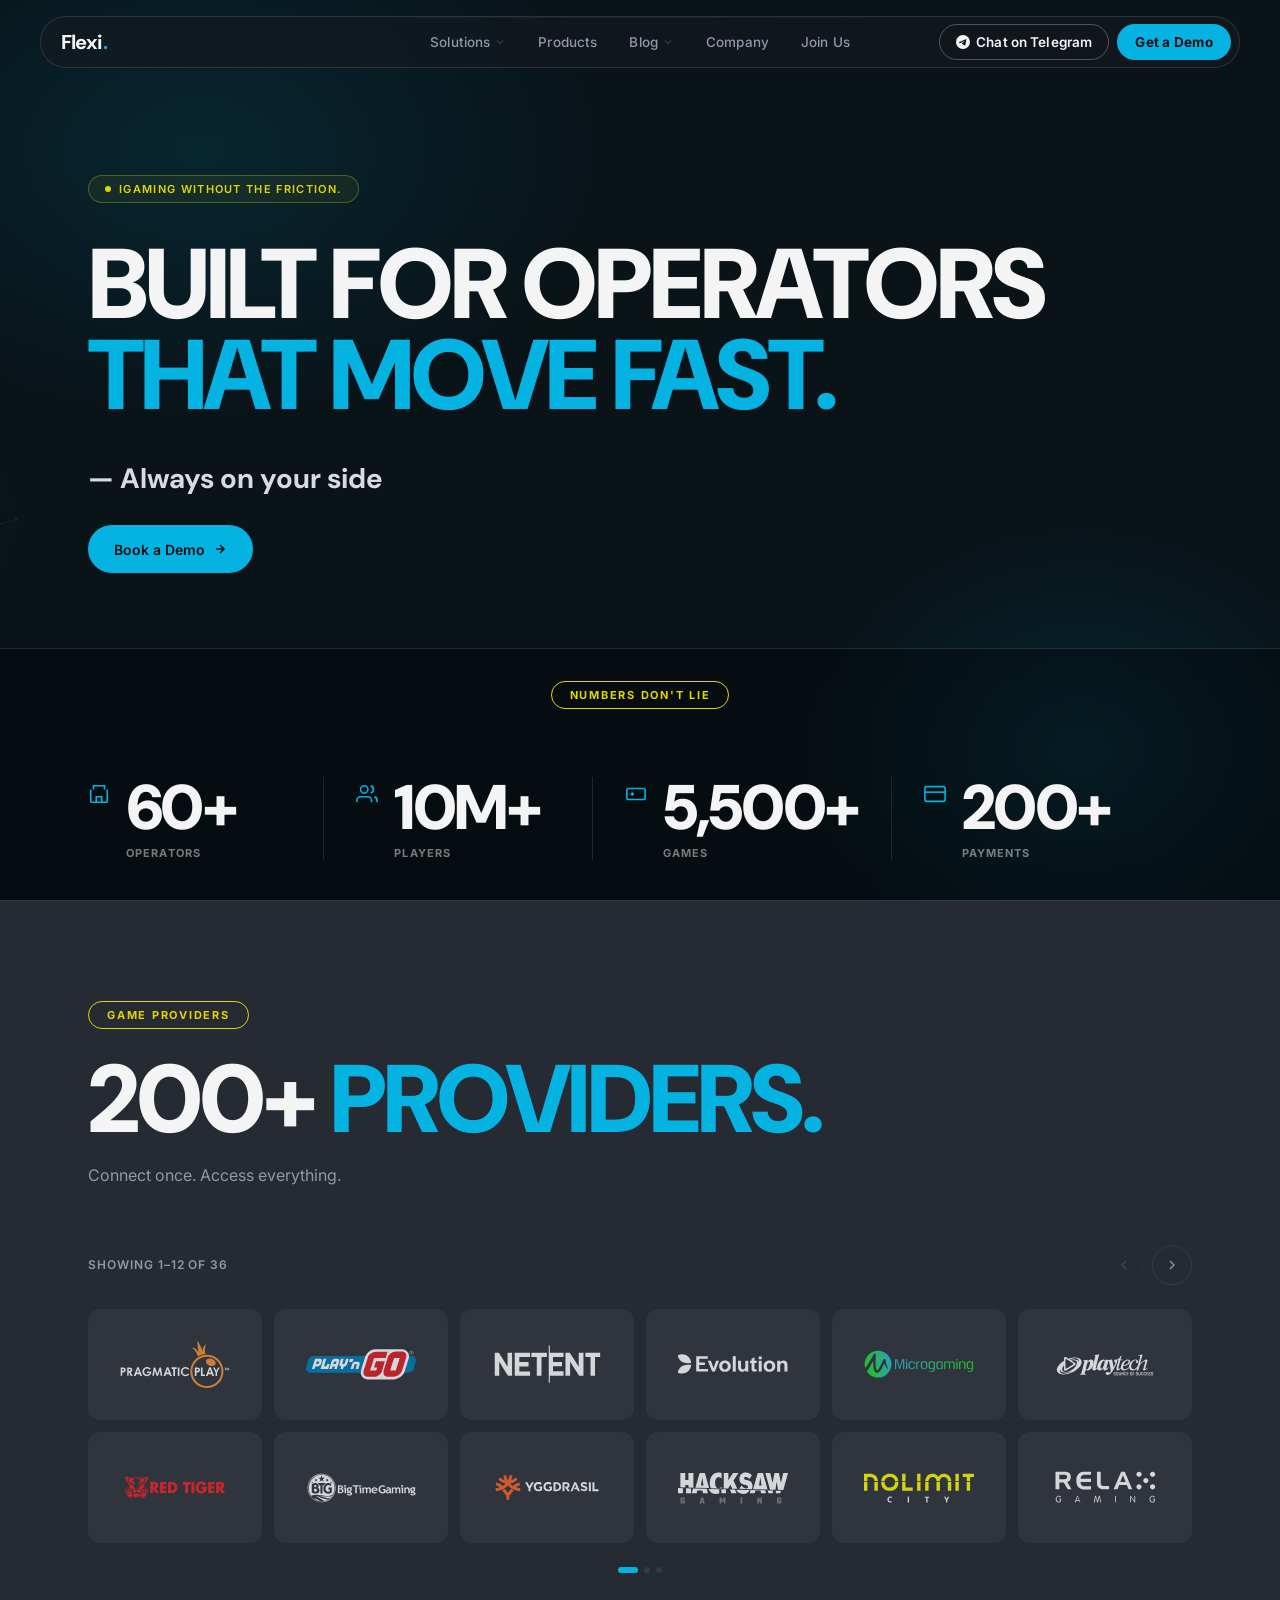
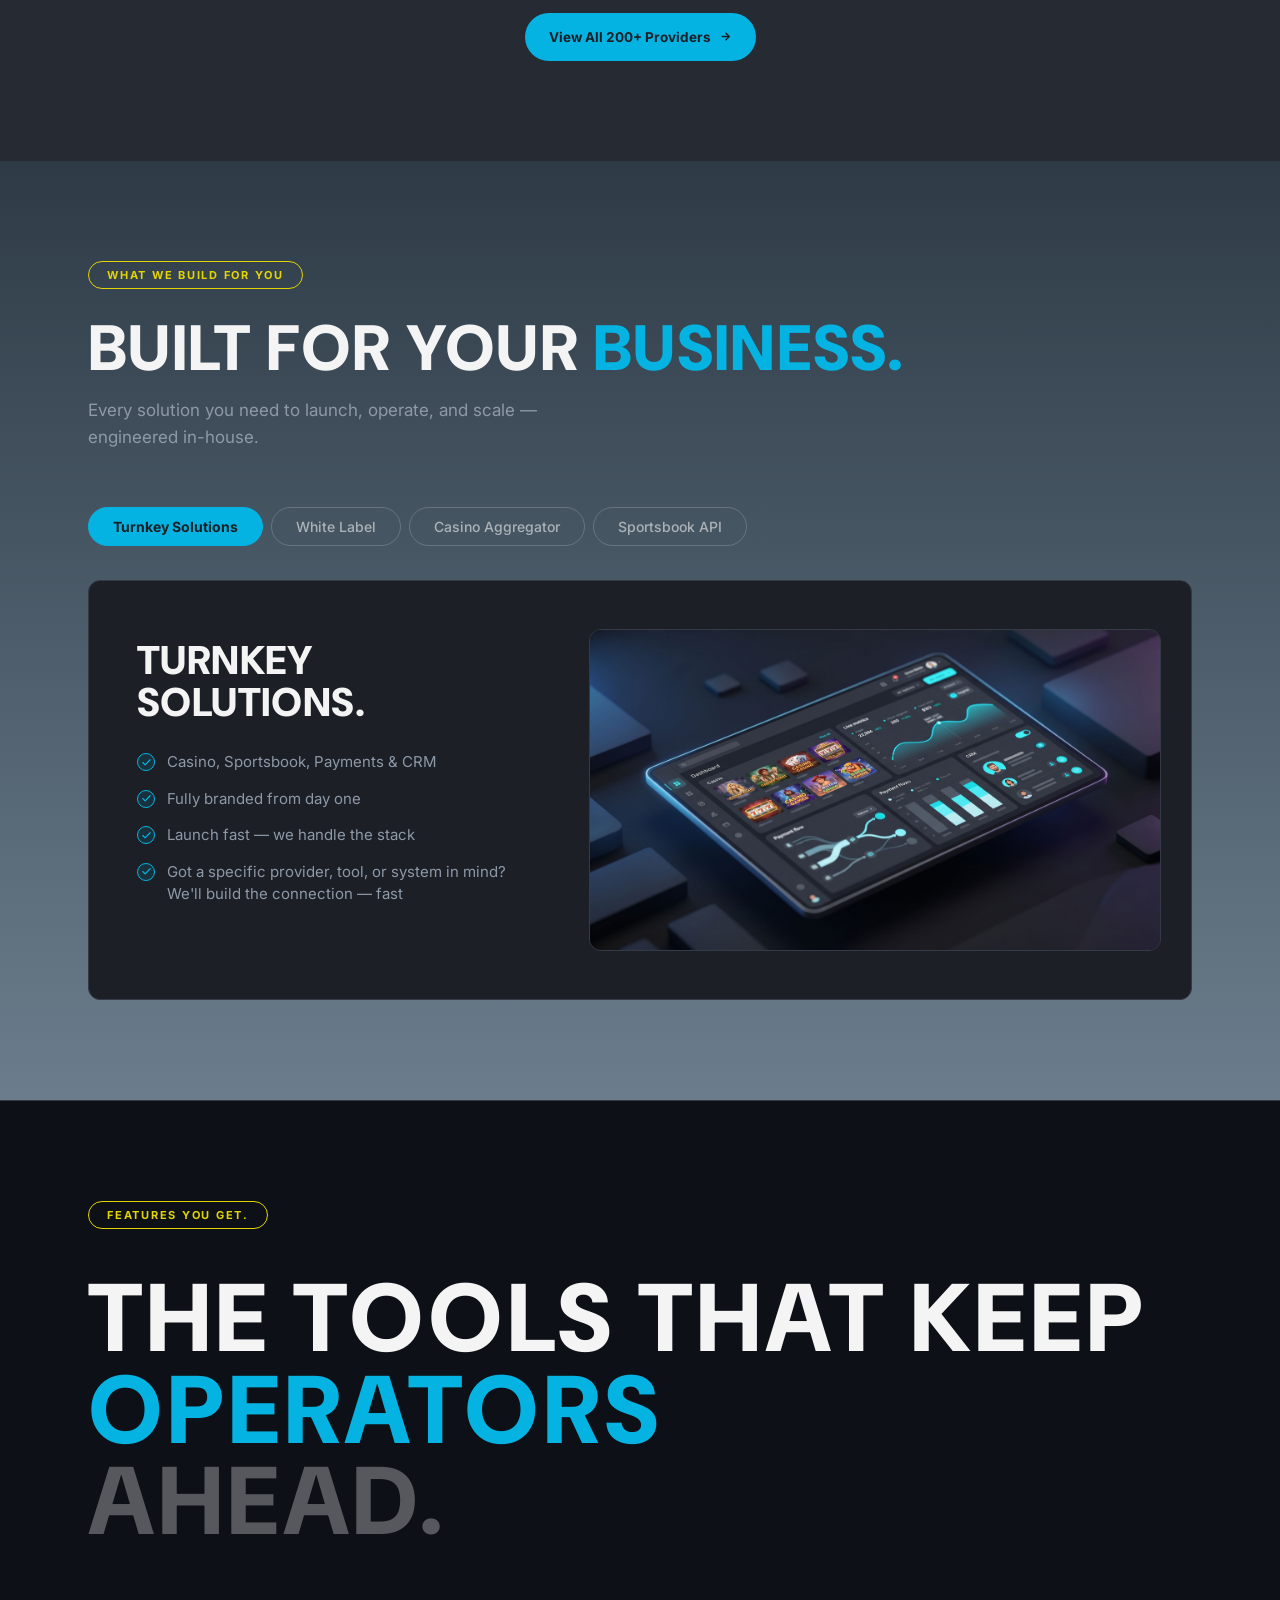
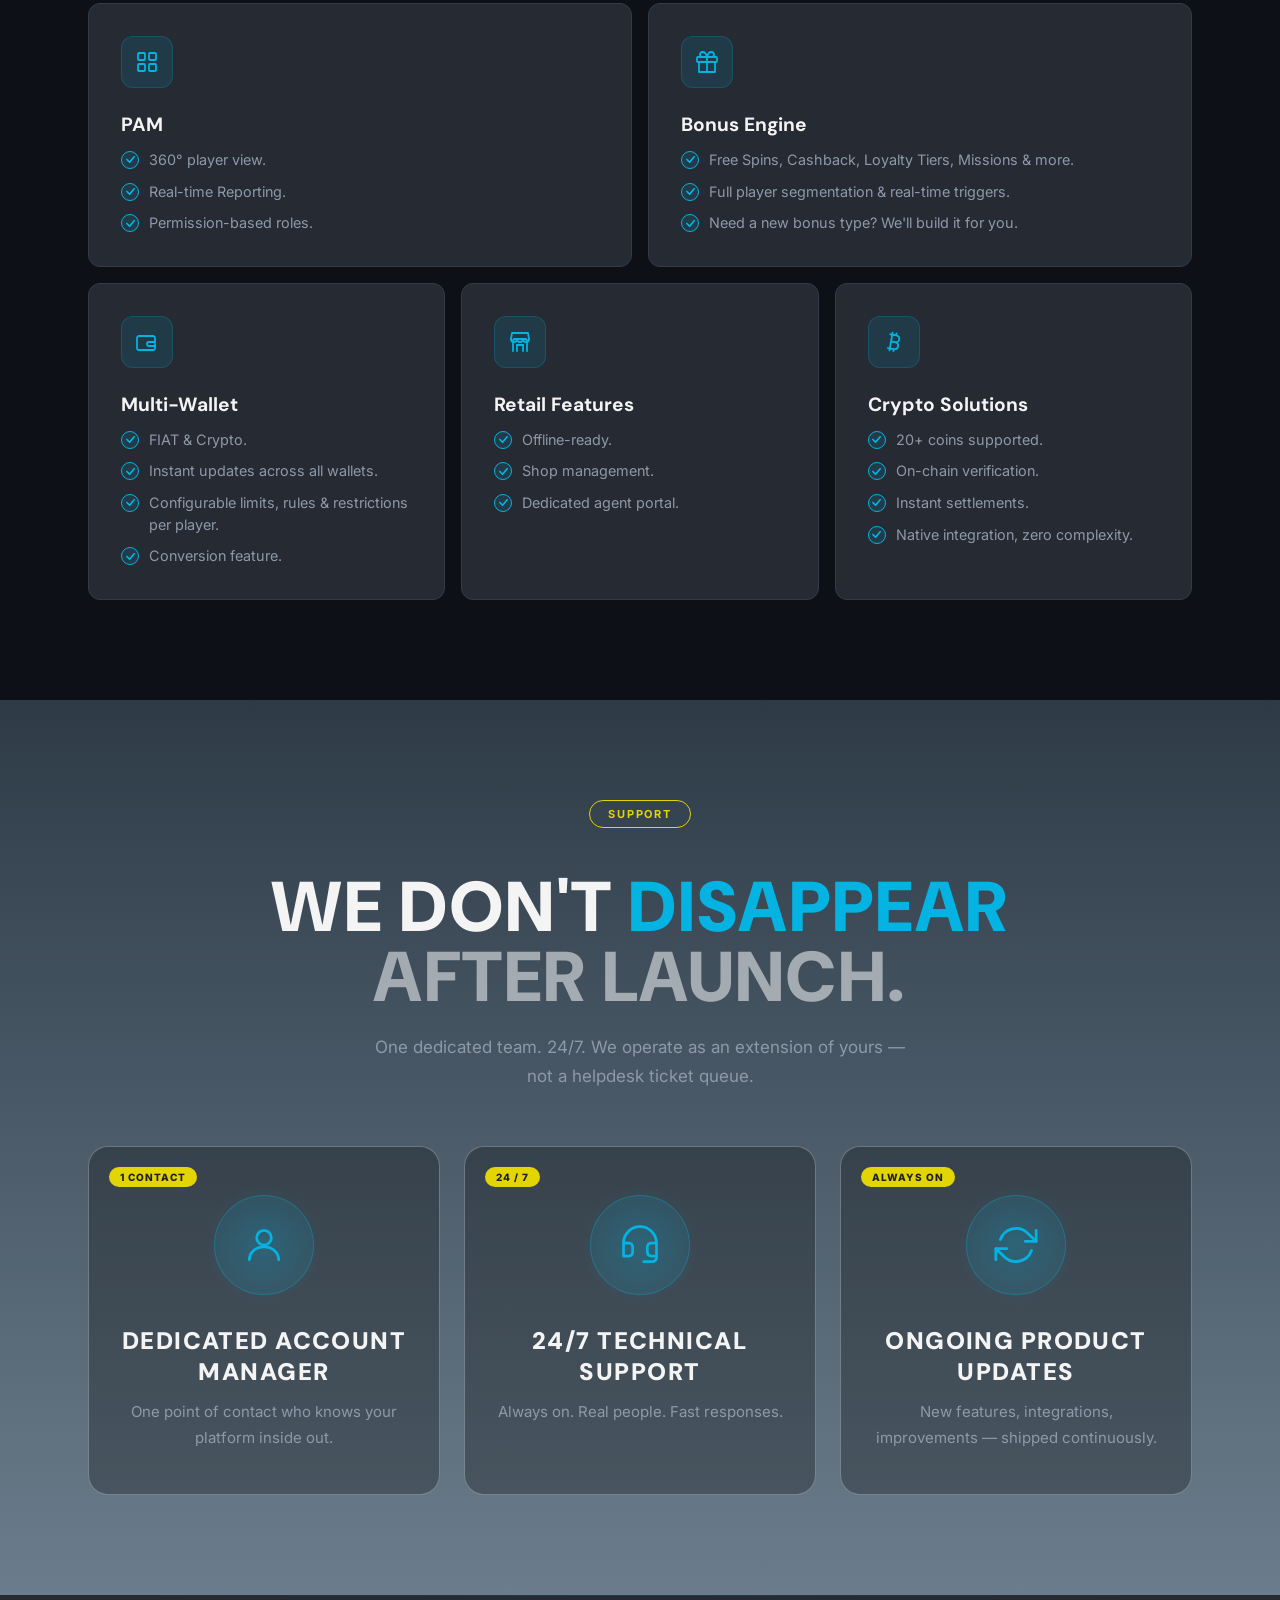
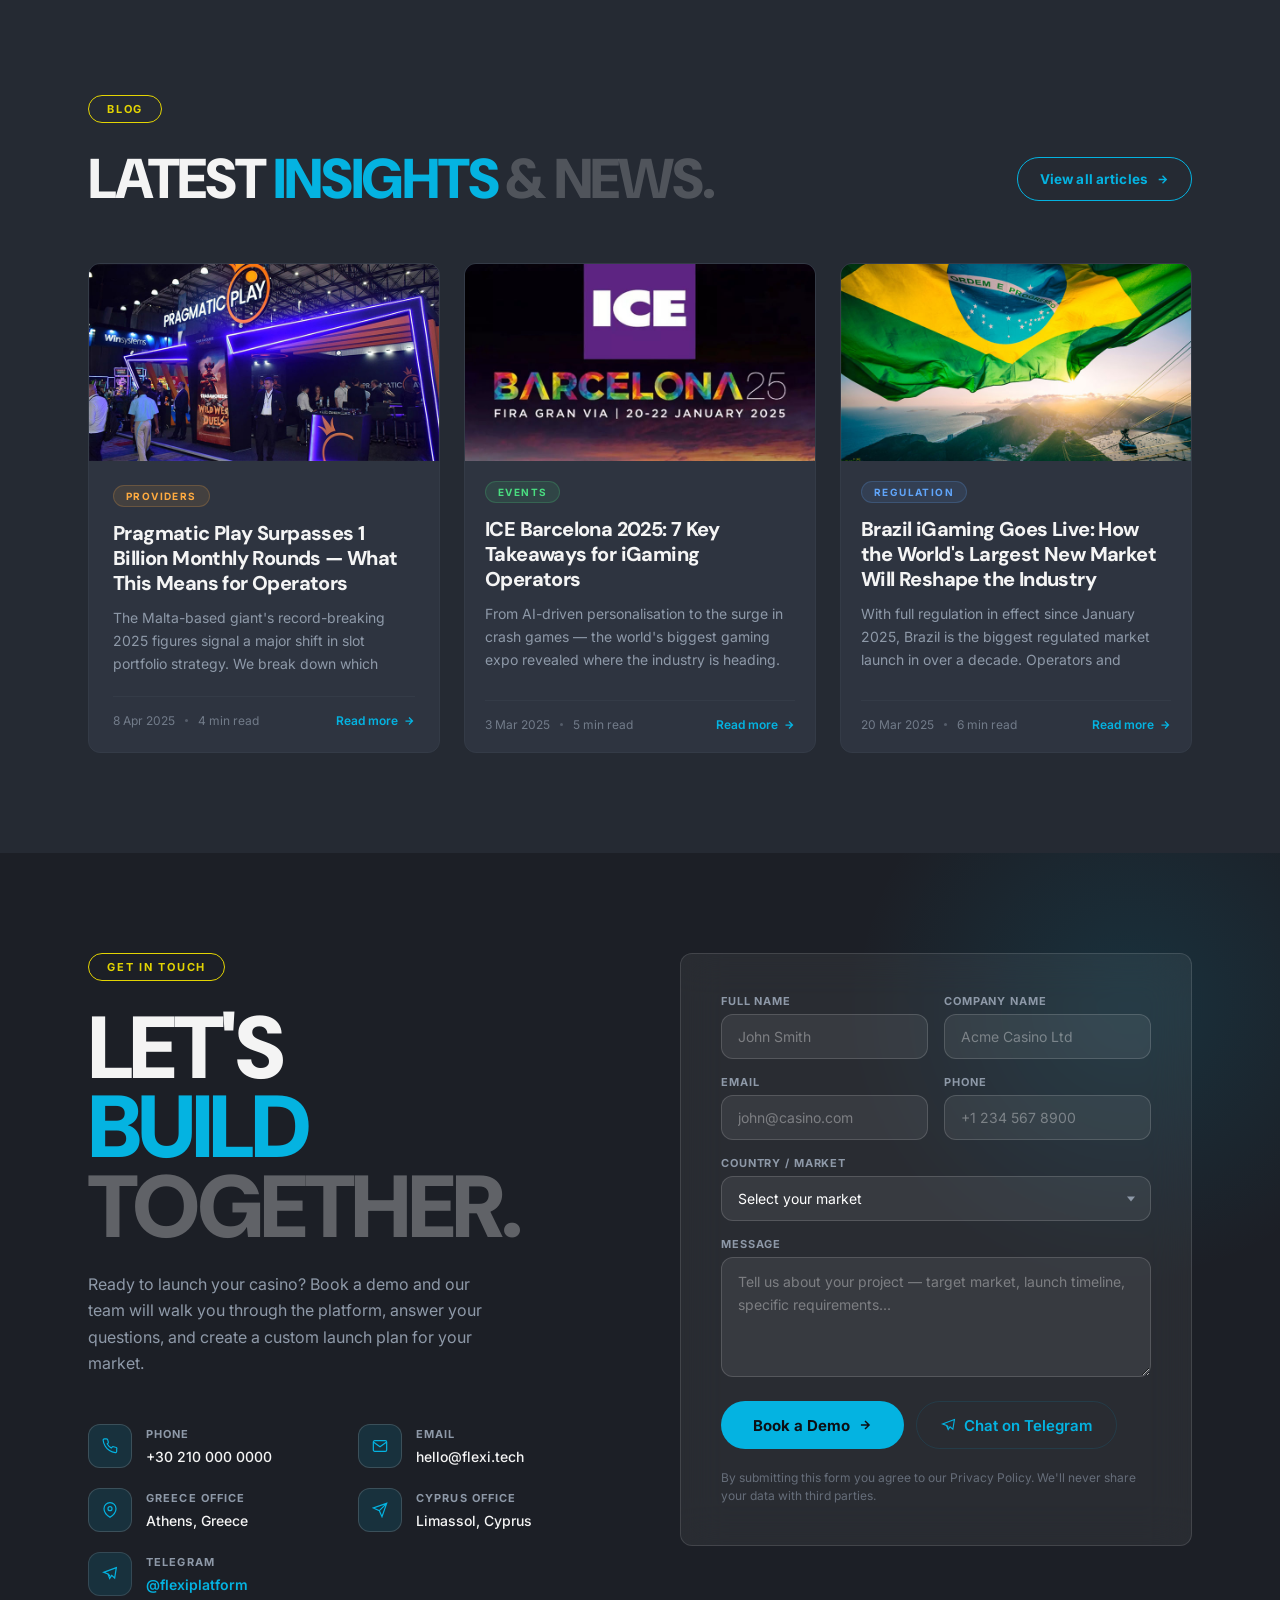
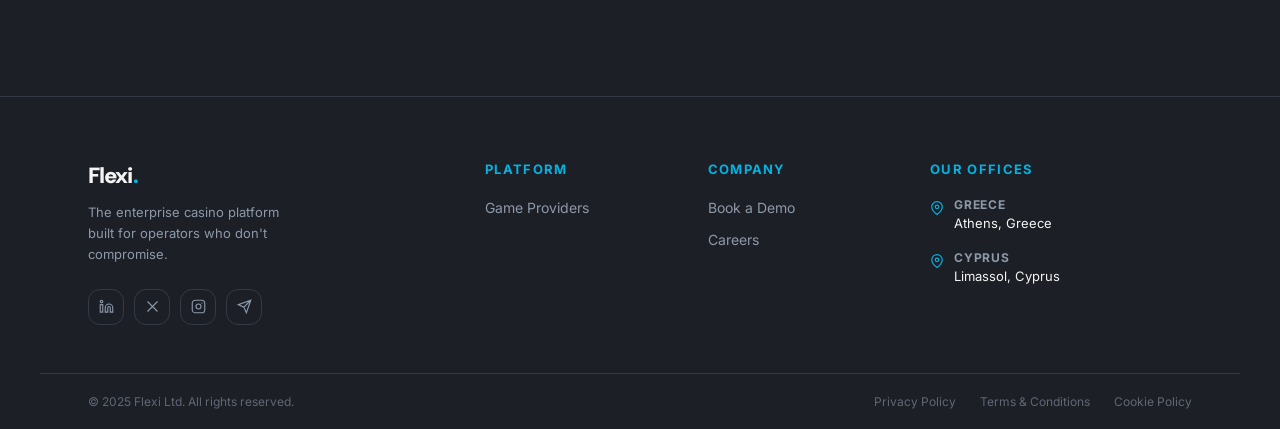
==== commit db2aebd7: "Partials system: contact + footer as shared .tpl components - Add assets/partials/contact.tpl and fo" ====
--- a/index.html
+++ b/index.html
@@ -1111,235 +1111,10 @@
   </div>
 </section>
 
-<!-- ═══════════════════════════════════════════════
-     CONTACT
-═══════════════════════════════════════════════ -->
-<section class="contact-section" id="contact" aria-labelledby="contact-heading">
-  <div class="contact-inner">
-
-    <!-- Left — Info -->
-    <div class="contact-left">
-      <div class="section-tag">Get In Touch</div>
-      <h2 class="contact-title" id="contact-heading">
-        <span class="ct-w">LET'S</span><br>
-        <span class="ct-n">BUILD</span><br>
-        <span class="ct-s">TOGETHER.</span>
-      </h2>
-      <p class="contact-desc">Ready to launch your casino? Book a demo and our team will walk you through the platform, answer your questions, and create a custom launch plan for your market.</p>
-
-      <div class="contact-info-list">
-
-        <div class="contact-info-item">
-          <div class="contact-info-icon"><svg width="16" height="16" viewBox="0 0 24 24" fill="none" stroke="currentColor" stroke-width="1.8"><path d="M22 16.92v3a2 2 0 0 1-2.18 2 19.79 19.79 0 0 1-8.63-3.07A19.5 19.5 0 0 1 4.69 12 19.79 19.79 0 0 1 1.72 3.38 2 2 0 0 1 3.7 1.22h3a2 2 0 0 1 2 1.72c.127.96.361 1.903.7 2.81a2 2 0 0 1-.45 2.11L7.91 8.91a16 16 0 0 0 6 6l1.27-1.27a2 2 0 0 1 2.11-.45c.907.339 1.85.573 2.81.7A2 2 0 0 1 22 16.92z"/></svg></div>
-          <div>
-            <div class="contact-info-label">Phone</div>
-            <div class="contact-info-value">+30 210 000 0000</div>
-          </div>
-        </div>
-
-        <div class="contact-info-item">
-          <div class="contact-info-icon"><svg width="16" height="16" viewBox="0 0 24 24" fill="none" stroke="currentColor" stroke-width="1.8"><path d="M4 4h16c1.1 0 2 .9 2 2v12c0 1.1-.9 2-2 2H4c-1.1 0-2-.9-2-2V6c0-1.1.9-2 2-2z"/><polyline points="22,6 12,13 2,6"/></svg></div>
-          <div>
-            <div class="contact-info-label">Email</div>
-            <div class="contact-info-value"><a href="/cdn-cgi/l/email-protection" class="__cf_email__" data-cfemail="771f121b1b1837111b120f1e590312141f">[email&#160;protected]</a></div>
-          </div>
-        </div>
-
-        <div class="contact-info-item">
-          <div class="contact-info-icon"><svg width="16" height="16" viewBox="0 0 24 24" fill="none" stroke="currentColor" stroke-width="1.8"><path d="M21 10c0 7-9 13-9 13s-9-6-9-13a9 9 0 0 1 18 0z"/><circle cx="12" cy="10" r="3"/></svg></div>
-          <div>
-            <div class="contact-info-label">Greece Office</div>
-            <div class="contact-info-value">Athens, Greece</div>
-          </div>
-        </div>
-
-        <div class="contact-info-item">
-          <div class="contact-info-icon"><svg width="16" height="16" viewBox="0 0 24 24" fill="none" stroke="currentColor" stroke-width="1.8"><path d="M22 2L11 13M22 2L15 22l-4-9-9-4 20-7z"/></svg></div>
-          <div>
-            <div class="contact-info-label">Cyprus Office</div>
-            <div class="contact-info-value">Limassol, Cyprus</div>
-          </div>
-        </div>
-
-        <div class="contact-info-item contact-telegram">
-          <div class="contact-info-icon contact-info-icon--telegram">
-            <svg width="16" height="16" viewBox="0 0 24 24" fill="none" stroke="currentColor" stroke-width="1.8"><path d="M21.5 2.5L2.5 9.5l6.5 2.5 2.5 6.5 3-4.5 4.5 4 2.5-15.5z"/><path d="M9 12l3 3"/></svg>
-          </div>
-          <div>
-            <div class="contact-info-label">Telegram</div>
-            <div class="contact-info-value">
-              <a href="https://t.me/flexiplatform" target="_blank" rel="noopener" class="contact-telegram-link">@flexiplatform</a>
-            </div>
-          </div>
-        </div>
-
-      </div>
-    </div>
-
-    <!-- Right — Form -->
-    <div class="contact-right">
-      <div class="contact-form-wrap">
-        <form class="contact-form" onsubmit="contactSubmit(event)" novalidate>
-
-          <div class="contact-form-row">
-            <div class="contact-field">
-              <label class="contact-label" for="cf-name">Full Name</label>
-              <input class="contact-input" type="text" id="cf-name" name="name" placeholder="John Smith" autocomplete="name" required>
-            </div>
-            <div class="contact-field">
-              <label class="contact-label" for="cf-company">Company Name</label>
-              <input class="contact-input" type="text" id="cf-company" name="company" placeholder="Acme Casino Ltd" autocomplete="organization">
-            </div>
-          </div>
-
-          <div class="contact-form-row">
-            <div class="contact-field">
-              <label class="contact-label" for="cf-email">Email</label>
-              <input class="contact-input" type="email" id="cf-email" name="email" placeholder="john@casino.com" autocomplete="email" required>
-            </div>
-            <div class="contact-field">
-              <label class="contact-label" for="cf-phone">Phone</label>
-              <input class="contact-input" type="tel" id="cf-phone" name="phone" placeholder="+1 234 567 8900" autocomplete="tel">
-            </div>
-          </div>
-
-          <div class="contact-field">
-            <label class="contact-label" for="cf-country">Country / Market</label>
-            <div class="contact-select-wrap">
-              <select class="contact-select" id="cf-country" name="country">
-                <option value="" disabled selected>Select your market</option>
-                <option>Malta (MGA)</option>
-                <option>United Kingdom (UKGC)</option>
-                <option>Curaçao</option>
-                <option>Gibraltar</option>
-                <option>Isle of Man</option>
-                <option>Estonia</option>
-                <option>Sweden</option>
-                <option>Denmark</option>
-                <option>Other</option>
-              </select>
-            </div>
-          </div>
-
-          <div class="contact-field">
-            <label class="contact-label" for="cf-message">Message</label>
-            <textarea class="contact-textarea" id="cf-message" name="message" placeholder="Tell us about your project — target market, launch timeline, specific requirements..."></textarea>
-          </div>
-
-          <div class="contact-actions">
-            <button type="submit" class="contact-submit">
-              Book a Demo
-              <svg width="14" height="14" viewBox="0 0 24 24" fill="none" stroke="currentColor" stroke-width="2.5"><path d="M5 12h14M12 5l7 7-7 7"/></svg>
-            </button>
-            <a href="https://t.me/flexiplatform" target="_blank" rel="noopener" class="contact-telegram-btn">
-              <svg width="15" height="15" viewBox="0 0 24 24" fill="none" stroke="currentColor" stroke-width="1.8"><path d="M21.5 2.5L2.5 9.5l6.5 2.5 2.5 6.5 3-4.5 4.5 4 2.5-15.5z"/><path d="M9 12l3 3"/></svg>
-              Chat on Telegram
-            </a>
-          </div>
-
-          <p class="contact-privacy">By submitting this form you agree to our Privacy Policy. We'll never share your data with third parties.</p>
-
-        </form>
-      </div>
-    </div>
-
-  </div>
-</section>
-
-<script data-cfasync="false" src="/cdn-cgi/scripts/5c5dd728/cloudflare-static/email-decode.min.js"></script><script>
-function contactSubmit(e) {
-  e.preventDefault();
-  const btn = e.target.querySelector('.contact-submit');
-  btn.textContent = 'Message Sent ✓';
-  btn.style.background = 'var(--surface2)';
-  btn.style.color = 'var(--accent)';
-  btn.disabled = true;
-}
-</script>
-
-
-<!-- ═══════════════════════════════════════════════
-     FOOTER
-═══════════════════════════════════════════════ -->
-<footer class="footer" role="contentinfo">
-  <div class="footer-main">
-
-    <!-- Col 1 — Brand -->
-    <div class="footer-brand">
-      <a href="#" class="footer-logo">Flexi<span>.</span></a>
-      <p class="footer-tagline">The enterprise casino platform built for operators who don't compromise.</p>
-      <div class="footer-social">
-        <a href="#" class="footer-social-link" aria-label="LinkedIn">
-          <svg width="15" height="15" viewBox="0 0 24 24" fill="none" stroke="currentColor" stroke-width="1.8"><path d="M16 8a6 6 0 0 1 6 6v7h-4v-7a2 2 0 0 0-2-2 2 2 0 0 0-2 2v7h-4v-7a6 6 0 0 1 6-6z"/><rect x="2" y="9" width="4" height="12"/><circle cx="4" cy="4" r="2"/></svg>
-        </a>
-        <a href="#" class="footer-social-link" aria-label="Twitter / X">
-          <svg width="15" height="15" viewBox="0 0 24 24" fill="none" stroke="currentColor" stroke-width="1.8"><path d="M4 4l16 16M4 20L20 4"/></svg>
-        </a>
-        <a href="#" class="footer-social-link" aria-label="Instagram">
-          <svg width="15" height="15" viewBox="0 0 24 24" fill="none" stroke="currentColor" stroke-width="1.8"><rect x="2" y="2" width="20" height="20" rx="5"/><circle cx="12" cy="12" r="4"/><circle cx="17.5" cy="6.5" r="1" fill="currentColor" stroke="none"/></svg>
-        </a>
-        <a href="#" class="footer-social-link" aria-label="Telegram">
-          <svg width="15" height="15" viewBox="0 0 24 24" fill="none" stroke="currentColor" stroke-width="1.8"><path d="M22 2L11 13M22 2L15 22l-4-9-9-4 20-7z"/></svg>
-        </a>
-      </div>
-    </div>
-
-    <!-- Col 2 — Platform -->
-    <div>
-      <div class="footer-col-title">Platform</div>
-      <ul class="footer-links">
-        <li><a href="#providers">Game Providers</a></li>
-      </ul>
-    </div>
-
-    <!-- Col 3 — Company -->
-    <div>
-      <div class="footer-col-title">Company</div>
-      <ul class="footer-links">
-        <li><a href="#contact">Book a Demo</a></li>
-        <li><a href="#">Careers</a></li>
-      </ul>
-    </div>
-
-    <!-- Col 4 — Offices + Newsletter -->
-    <div>
-      <div class="footer-col-title">Our Offices</div>
-      <div class="footer-office">
-        <div class="footer-office-item">
-          <div class="footer-office-icon">
-            <svg width="14" height="14" viewBox="0 0 24 24" fill="none" stroke="currentColor" stroke-width="2"><path d="M21 10c0 7-9 13-9 13s-9-6-9-13a9 9 0 0 1 18 0z"/><circle cx="12" cy="10" r="3"/></svg>
-          </div>
-          <div>
-            <div class="footer-office-name">Greece</div>
-            <div class="footer-office-addr">Athens, Greece</div>
-          </div>
-        </div>
-        <div class="footer-office-item">
-          <div class="footer-office-icon">
-            <svg width="14" height="14" viewBox="0 0 24 24" fill="none" stroke="currentColor" stroke-width="2"><path d="M21 10c0 7-9 13-9 13s-9-6-9-13a9 9 0 0 1 18 0z"/><circle cx="12" cy="10" r="3"/></svg>
-          </div>
-          <div>
-            <div class="footer-office-name">Cyprus</div>
-            <div class="footer-office-addr">Limassol, Cyprus</div>
-          </div>
-        </div>
-      </div>
-
-
-    </div>
-
-  </div>
-
-  <!-- Bottom bar -->
-  <div class="footer-bottom">
-    <p class="footer-copyright">© 2025 Flexi Ltd. All rights reserved.</p>
-    <nav class="footer-legal">
-      <a href="#">Privacy Policy</a>
-      <a href="#">Terms &amp; Conditions</a>
-      <a href="#">Cookie Policy</a>
-    </nav>
-  </div>
-</footer>
+
+<div data-include="contact"></div>
+
+<div data-include="footer"></div>
 
 <script src="assets/js/shared.js"></script>
 </body>
--- a/assets/css/shared.css
+++ b/assets/css/shared.css
@@ -692,3 +692,295 @@
   transition: opacity 0.2s, color 0.2s;
 }
 .footer-legal a:hover { opacity: 1; color: var(--text); }
+
+
+/* =================================================================
+   ===== CONTACT SECTION
+   ================================================================= */
+.contact-section {
+  padding: 100px 0;
+  background: var(--bg);
+  border-top: none;
+  position: relative;
+  overflow: hidden;
+}
+
+.contact-section::before {
+  display: none;
+}
+
+/* Subtle glow top-right */
+.contact-section::after {
+  content: '';
+  position: absolute;
+  width: 600px; height: 600px;
+  border-radius: 50%;
+  background: radial-gradient(ellipse, var(--accent-dim) 0%, transparent 65%);
+  top: -150px; right: -150px;
+  pointer-events: none;
+}
+.contact-inner {
+  max-width: 1200px;
+  margin: 0 auto;
+  padding: 0 48px;
+  display: grid;
+  grid-template-columns: 1fr 1fr;
+  gap: 80px;
+  align-items: start;
+  position: relative;
+  z-index: 1;
+}
+@media (max-width: 900px) {
+  .contact-inner { grid-template-columns: 1fr; gap: 48px; }
+}
+@media (max-width: 640px) { .contact-inner { padding: 0 24px; } }
+
+/* ── Left — Info ─────────────────────────────── */
+.contact-title {
+  font-family: var(--font-head);
+  font-weight: 900;
+  font-size: clamp(72px, 16vw, 88px);
+  letter-spacing: -0.04em;
+  line-height: 0.9;
+  text-transform: uppercase;
+  margin-bottom: 24px;
+}
+.contact-title .ct-w { color: var(--text); }
+.contact-title .ct-n { color: var(--accent); }
+.contact-title .ct-s { color: rgba(255,255,255,0.3); }
+
+.contact-desc {
+  font-family: var(--font-body);
+  font-size: 16px;
+  line-height: 1.65;
+  color: var(--text-sec);
+  margin-bottom: 48px;
+  max-width: 400px;
+}
+
+/* Info items */
+.contact-info-list {
+  display: grid;
+  grid-template-columns: 1fr 1fr;
+  gap: 20px 28px;
+}
+.contact-info-item {
+  display: flex;
+  flex-direction: row;
+  align-items: center;
+  gap: 14px;
+}
+.contact-info-item > div {
+  display: flex;
+  flex-direction: column;
+  gap: 3px;
+}
+.contact-info-icon {
+  width: 44px; height: 44px;
+  min-width: 44px;
+  flex-shrink: 0;
+  border: 1px solid rgba(255,255,255,0.15);
+  border-radius: 12px;
+  background: var(--accent-dim);
+  display: flex;
+  align-items: center;
+  justify-content: center;
+  color: var(--accent);
+}
+.contact-info-label {
+  font-family: var(--font-body);
+  font-size: 11px;
+  font-weight: 700;
+  color: var(--text-sec);
+  letter-spacing: 0.1em;
+  text-transform: uppercase;
+  margin-bottom: 3px;
+}
+.contact-info-value {
+  font-family: var(--font-body);
+  font-size: 14px;
+  font-weight: 500;
+  color: var(--text);
+  line-height: 1.4;
+}
+
+/* Telegram item */
+.contact-telegram {
+  grid-column: 1 / -1;
+}
+.contact-info-icon--telegram {
+  background: var(--accent-dim);
+  border-color: rgba(255,255,255,0.12);
+  color: var(--accent);
+}
+.contact-telegram-link {
+  color: var(--accent);
+  text-decoration: none;
+  font-weight: 600;
+  transition: opacity 0.2s;
+}
+.contact-telegram-link:hover { opacity: 0.75; }
+
+/* ── Right — Form ────────────────────────────── */
+.contact-form-wrap {
+  background: rgba(255,255,255,0.06);
+  backdrop-filter: blur(20px);
+  -webkit-backdrop-filter: blur(20px);
+  border: 1px solid rgba(255,255,255,0.12);
+  border-radius: 12px;
+  padding: 40px;
+  position: relative;
+  z-index: 1;
+}
+@media (max-width: 640px) { .contact-form-wrap { padding: 28px 20px; } }
+
+.contact-form {
+  display: flex;
+  flex-direction: column;
+  gap: 16px;
+}
+
+/* 2-col row */
+.contact-form-row {
+  display: grid;
+  grid-template-columns: 1fr 1fr;
+  gap: 16px;
+}
+@media (max-width: 560px) { .contact-form-row { grid-template-columns: 1fr; } }
+
+.contact-field {
+  display: flex;
+  flex-direction: column;
+  gap: 6px;
+}
+.contact-label {
+  font-family: var(--font-body);
+  font-size: 11px;
+  font-weight: 700;
+  color: var(--text-sec);
+  letter-spacing: 0.08em;
+  text-transform: uppercase;
+}
+.contact-input,
+.contact-select,
+.contact-textarea {
+  background: rgba(255,255,255,0.07);
+  border: 1px solid rgba(255,255,255,0.15);
+  border-radius: 12px;
+  padding: 13px 16px;
+  font-family: var(--font-body);
+  font-size: 14px;
+  color: #ffffff;
+  outline: none;
+  transition: border-color 0.25s, box-shadow 0.25s;
+  width: 100%;
+  box-sizing: border-box;
+  appearance: none;
+  -webkit-appearance: none;
+}
+.contact-input::placeholder,
+.contact-textarea::placeholder {
+  color: rgba(255,255,255,0.35);
+}
+.contact-input:focus,
+.contact-select:focus,
+.contact-textarea:focus {
+  border-color: var(--accent);
+  box-shadow: 0 0 0 3px var(--accent-dim);
+}
+.contact-textarea {
+  resize: vertical;
+  min-height: 120px;
+  line-height: 1.6;
+}
+
+/* Select arrow */
+.contact-select-wrap {
+  position: relative;
+}
+.contact-select-wrap::after {
+  content: '';
+  position: absolute;
+  right: 16px;
+  top: 50%;
+  transform: translateY(-50%);
+  width: 0; height: 0;
+  border-left: 4px solid transparent;
+  border-right: 4px solid transparent;
+  border-top: 5px solid var(--text-sec);
+  pointer-events: none;
+}
+.contact-select option {
+  background: var(--surface);
+  color: var(--text);
+}
+
+/* Actions row */
+.contact-actions {
+  display: flex;
+  align-items: center;
+  gap: 12px;
+  flex-wrap: wrap;
+  margin-top: 8px;
+}
+
+.contact-submit {
+  display: inline-flex;
+  align-items: center;
+  justify-content: center;
+  gap: 8px;
+  height: 48px;
+  padding: 0 32px;
+  background: var(--accent);
+  color: #0D0F14;
+  border: none;
+  border-radius: 100px;
+  font-family: var(--font-body);
+  font-size: 15px;
+  font-weight: 700;
+  cursor: pointer;
+  transition: opacity 0.2s, transform 0.2s;
+}
+.contact-submit:hover {
+  opacity: 0.88;
+  transform: translateY(-1px);
+}
+
+.contact-telegram-btn {
+  display: inline-flex;
+  align-items: center;
+  gap: 8px;
+  height: 48px;
+  padding: 0 24px;
+  background: transparent;
+  color: var(--accent);
+  border: 1px solid var(--accent-dim);
+  border-radius: 100px;
+  font-family: var(--font-body);
+  font-size: 15px;
+  font-weight: 600;
+  text-decoration: none;
+  cursor: pointer;
+  transition: background 0.2s, border-color 0.2s, transform 0.2s;
+  white-space: nowrap;
+}
+.contact-telegram-btn:hover {
+  background: var(--accent-dim);
+  border-color: var(--accent);
+  transform: translateY(-1px);
+}
+
+@media (max-width: 640px) {
+  .contact-actions { flex-direction: column; align-items: stretch; }
+  .contact-submit, .contact-telegram-btn { justify-content: center; }
+}
+
+/* Privacy note */
+.contact-privacy {
+  font-family: var(--font-body);
+  font-size: 12px;
+  color: var(--text-sec);
+  line-height: 1.5;
+  margin-top: 4px;
+  opacity: 0.6;
+}
--- a/assets/css/index.css
+++ b/assets/css/index.css
@@ -787,6 +787,10 @@
     grid-template-columns: 1fr;
     gap: 24px;
     padding: 36px 28px;
+    min-height: 0;
+  }
+  .sol-visual {
+    aspect-ratio: 4 / 3;
   }
   .sol-placeholder { min-height: 160px; }
 }
@@ -794,6 +798,11 @@
   .sol-section { padding: 72px 0 56px; }
   .sol-inner { padding: 0 24px; }
   .sol-panel.active { padding: 28px 20px; }
+  .sol-content-title {
+    font-size: clamp(20px, 5.5vw, 26px);
+    margin-bottom: 16px;
+  }
+  .sol-bullets { margin-bottom: 20px; }
   .v-game-grid { grid-template-columns: repeat(3, 1fr); }
 }
 
@@ -2655,295 +2664,3 @@
   white-space: nowrap;
 }
 .blog-read-link:hover { gap: 8px; }
-
-
-/* =================================================================
-   ===== CONTACT SECTION
-   ================================================================= */
-.contact-section {
-  padding: 100px 0;
-  background: var(--bg);
-  border-top: none;
-  position: relative;
-  overflow: hidden;
-}
-
-.contact-section::before {
-  display: none;
-}
-
-/* Subtle glow top-right */
-.contact-section::after {
-  content: '';
-  position: absolute;
-  width: 600px; height: 600px;
-  border-radius: 50%;
-  background: radial-gradient(ellipse, var(--accent-dim) 0%, transparent 65%);
-  top: -150px; right: -150px;
-  pointer-events: none;
-}
-.contact-inner {
-  max-width: 1200px;
-  margin: 0 auto;
-  padding: 0 48px;
-  display: grid;
-  grid-template-columns: 1fr 1fr;
-  gap: 80px;
-  align-items: start;
-  position: relative;
-  z-index: 1;
-}
-@media (max-width: 900px) {
-  .contact-inner { grid-template-columns: 1fr; gap: 48px; }
-}
-@media (max-width: 640px) { .contact-inner { padding: 0 24px; } }
-
-/* ── Left — Info ─────────────────────────────── */
-.contact-title {
-  font-family: var(--font-head);
-  font-weight: 900;
-  font-size: clamp(72px, 16vw, 88px);
-  letter-spacing: -0.04em;
-  line-height: 0.9;
-  text-transform: uppercase;
-  margin-bottom: 24px;
-}
-.contact-title .ct-w { color: var(--text); }
-.contact-title .ct-n { color: var(--accent); }
-.contact-title .ct-s { color: rgba(255,255,255,0.3); }
-
-.contact-desc {
-  font-family: var(--font-body);
-  font-size: 16px;
-  line-height: 1.65;
-  color: var(--text-sec);
-  margin-bottom: 48px;
-  max-width: 400px;
-}
-
-/* Info items */
-.contact-info-list {
-  display: grid;
-  grid-template-columns: 1fr 1fr;
-  gap: 20px 28px;
-}
-.contact-info-item {
-  display: flex;
-  flex-direction: row;
-  align-items: center;
-  gap: 14px;
-}
-.contact-info-item > div {
-  display: flex;
-  flex-direction: column;
-  gap: 3px;
-}
-.contact-info-icon {
-  width: 44px; height: 44px;
-  min-width: 44px;
-  flex-shrink: 0;
-  border: 1px solid rgba(255,255,255,0.15);
-  border-radius: 12px;
-  background: var(--accent-dim);
-  display: flex;
-  align-items: center;
-  justify-content: center;
-  color: var(--accent);
-}
-.contact-info-label {
-  font-family: var(--font-body);
-  font-size: 11px;
-  font-weight: 700;
-  color: var(--text-sec);
-  letter-spacing: 0.1em;
-  text-transform: uppercase;
-  margin-bottom: 3px;
-}
-.contact-info-value {
-  font-family: var(--font-body);
-  font-size: 14px;
-  font-weight: 500;
-  color: var(--text);
-  line-height: 1.4;
-}
-
-/* Telegram item */
-.contact-telegram {
-  grid-column: 1 / -1;
-}
-.contact-info-icon--telegram {
-  background: var(--accent-dim);
-  border-color: rgba(255,255,255,0.12);
-  color: var(--accent);
-}
-.contact-telegram-link {
-  color: var(--accent);
-  text-decoration: none;
-  font-weight: 600;
-  transition: opacity 0.2s;
-}
-.contact-telegram-link:hover { opacity: 0.75; }
-
-/* ── Right — Form ────────────────────────────── */
-.contact-form-wrap {
-  background: rgba(255,255,255,0.06);
-  backdrop-filter: blur(20px);
-  -webkit-backdrop-filter: blur(20px);
-  border: 1px solid rgba(255,255,255,0.12);
-  border-radius: 12px;
-  padding: 40px;
-  position: relative;
-  z-index: 1;
-}
-@media (max-width: 640px) { .contact-form-wrap { padding: 28px 20px; } }
-
-.contact-form {
-  display: flex;
-  flex-direction: column;
-  gap: 16px;
-}
-
-/* 2-col row */
-.contact-form-row {
-  display: grid;
-  grid-template-columns: 1fr 1fr;
-  gap: 16px;
-}
-@media (max-width: 560px) { .contact-form-row { grid-template-columns: 1fr; } }
-
-.contact-field {
-  display: flex;
-  flex-direction: column;
-  gap: 6px;
-}
-.contact-label {
-  font-family: var(--font-body);
-  font-size: 11px;
-  font-weight: 700;
-  color: var(--text-sec);
-  letter-spacing: 0.08em;
-  text-transform: uppercase;
-}
-.contact-input,
-.contact-select,
-.contact-textarea {
-  background: rgba(255,255,255,0.07);
-  border: 1px solid rgba(255,255,255,0.15);
-  border-radius: 12px;
-  padding: 13px 16px;
-  font-family: var(--font-body);
-  font-size: 14px;
-  color: #ffffff;
-  outline: none;
-  transition: border-color 0.25s, box-shadow 0.25s;
-  width: 100%;
-  box-sizing: border-box;
-  appearance: none;
-  -webkit-appearance: none;
-}
-.contact-input::placeholder,
-.contact-textarea::placeholder {
-  color: rgba(255,255,255,0.35);
-}
-.contact-input:focus,
-.contact-select:focus,
-.contact-textarea:focus {
-  border-color: var(--accent);
-  box-shadow: 0 0 0 3px var(--accent-dim);
-}
-.contact-textarea {
-  resize: vertical;
-  min-height: 120px;
-  line-height: 1.6;
-}
-
-/* Select arrow */
-.contact-select-wrap {
-  position: relative;
-}
-.contact-select-wrap::after {
-  content: '';
-  position: absolute;
-  right: 16px;
-  top: 50%;
-  transform: translateY(-50%);
-  width: 0; height: 0;
-  border-left: 4px solid transparent;
-  border-right: 4px solid transparent;
-  border-top: 5px solid var(--text-sec);
-  pointer-events: none;
-}
-.contact-select option {
-  background: var(--surface);
-  color: var(--text);
-}
-
-/* Actions row */
-.contact-actions {
-  display: flex;
-  align-items: center;
-  gap: 12px;
-  flex-wrap: wrap;
-  margin-top: 8px;
-}
-
-.contact-submit {
-  display: inline-flex;
-  align-items: center;
-  justify-content: center;
-  gap: 8px;
-  height: 48px;
-  padding: 0 32px;
-  background: var(--accent);
-  color: #0D0F14;
-  border: none;
-  border-radius: 100px;
-  font-family: var(--font-body);
-  font-size: 15px;
-  font-weight: 700;
-  cursor: pointer;
-  transition: opacity 0.2s, transform 0.2s;
-}
-.contact-submit:hover {
-  opacity: 0.88;
-  transform: translateY(-1px);
-}
-
-.contact-telegram-btn {
-  display: inline-flex;
-  align-items: center;
-  gap: 8px;
-  height: 48px;
-  padding: 0 24px;
-  background: transparent;
-  color: var(--accent);
-  border: 1px solid var(--accent-dim);
-  border-radius: 100px;
-  font-family: var(--font-body);
-  font-size: 15px;
-  font-weight: 600;
-  text-decoration: none;
-  cursor: pointer;
-  transition: background 0.2s, border-color 0.2s, transform 0.2s;
-  white-space: nowrap;
-}
-.contact-telegram-btn:hover {
-  background: var(--accent-dim);
-  border-color: var(--accent);
-  transform: translateY(-1px);
-}
-
-@media (max-width: 640px) {
-  .contact-actions { flex-direction: column; align-items: stretch; }
-  .contact-submit, .contact-telegram-btn { justify-content: center; }
-}
-
-/* Privacy note */
-.contact-privacy {
-  font-family: var(--font-body);
-  font-size: 12px;
-  color: var(--text-sec);
-  line-height: 1.5;
-  margin-top: 4px;
-  opacity: 0.6;
-}
